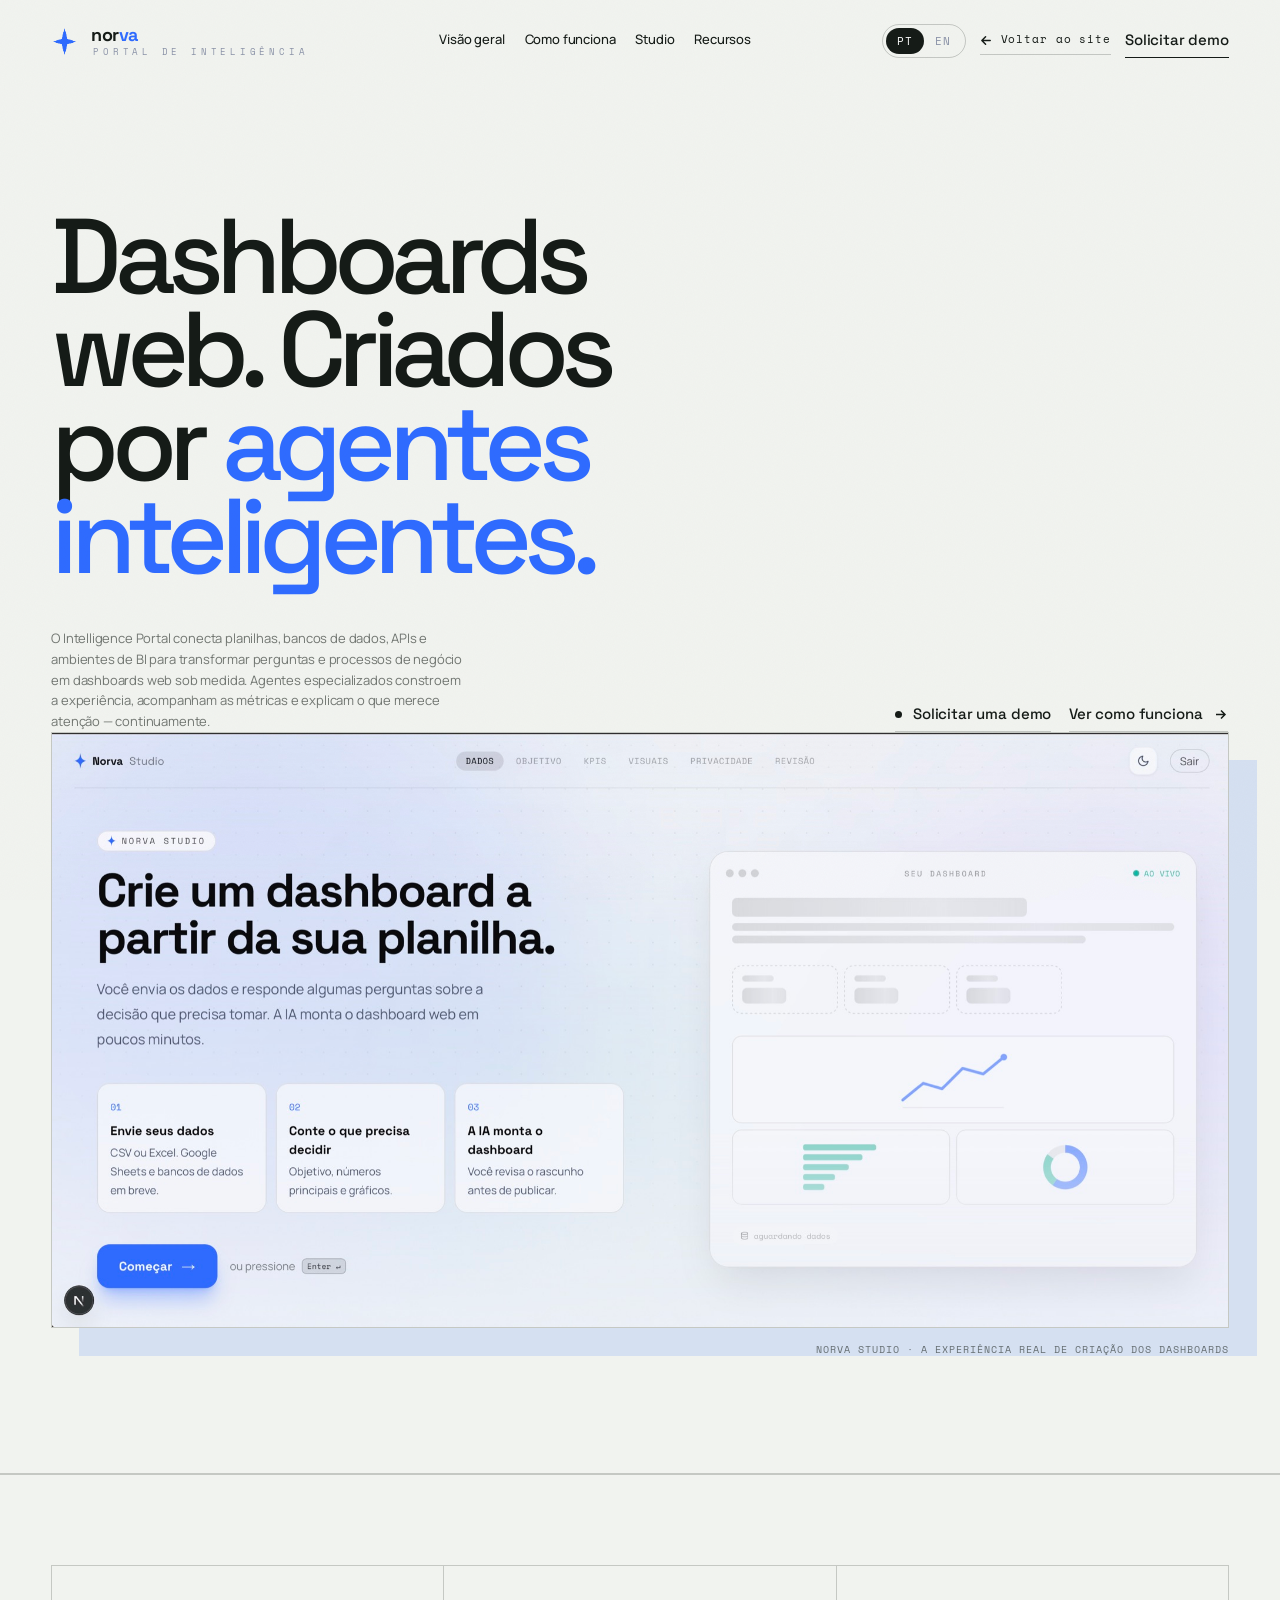
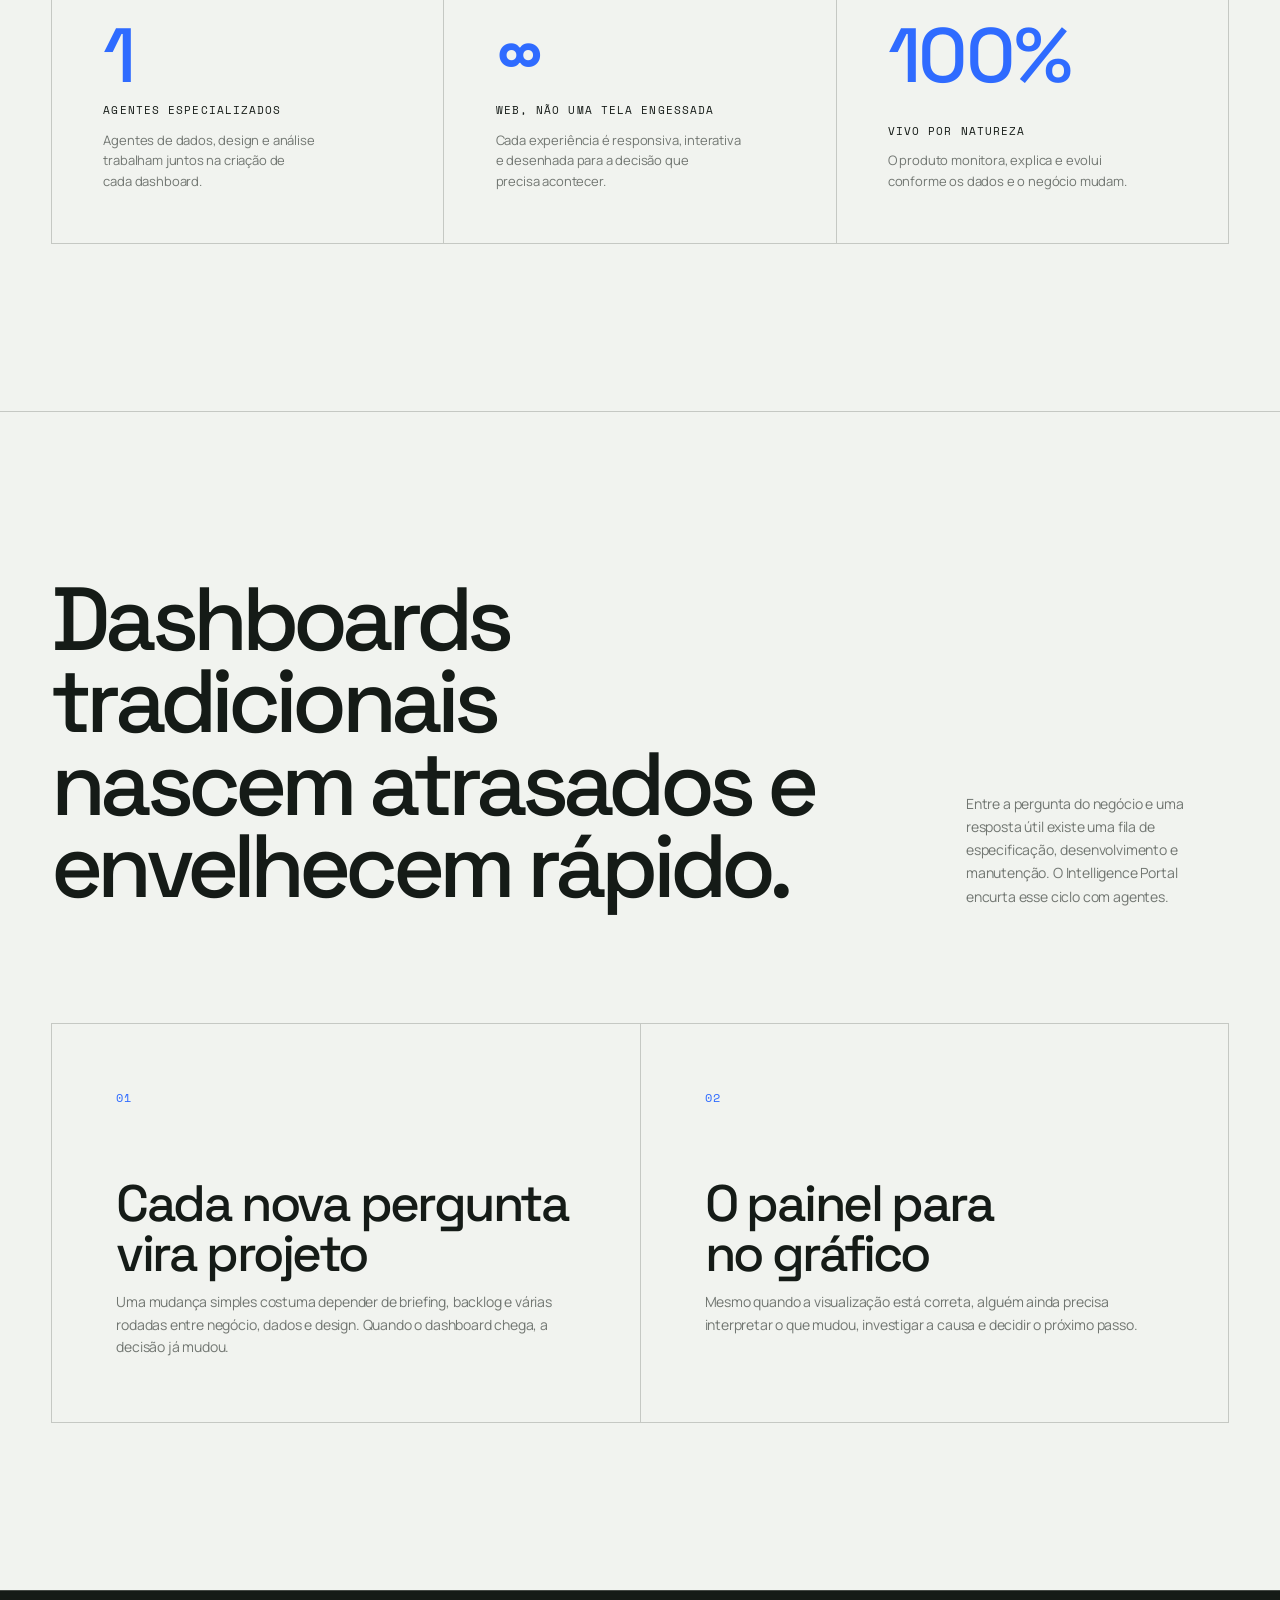
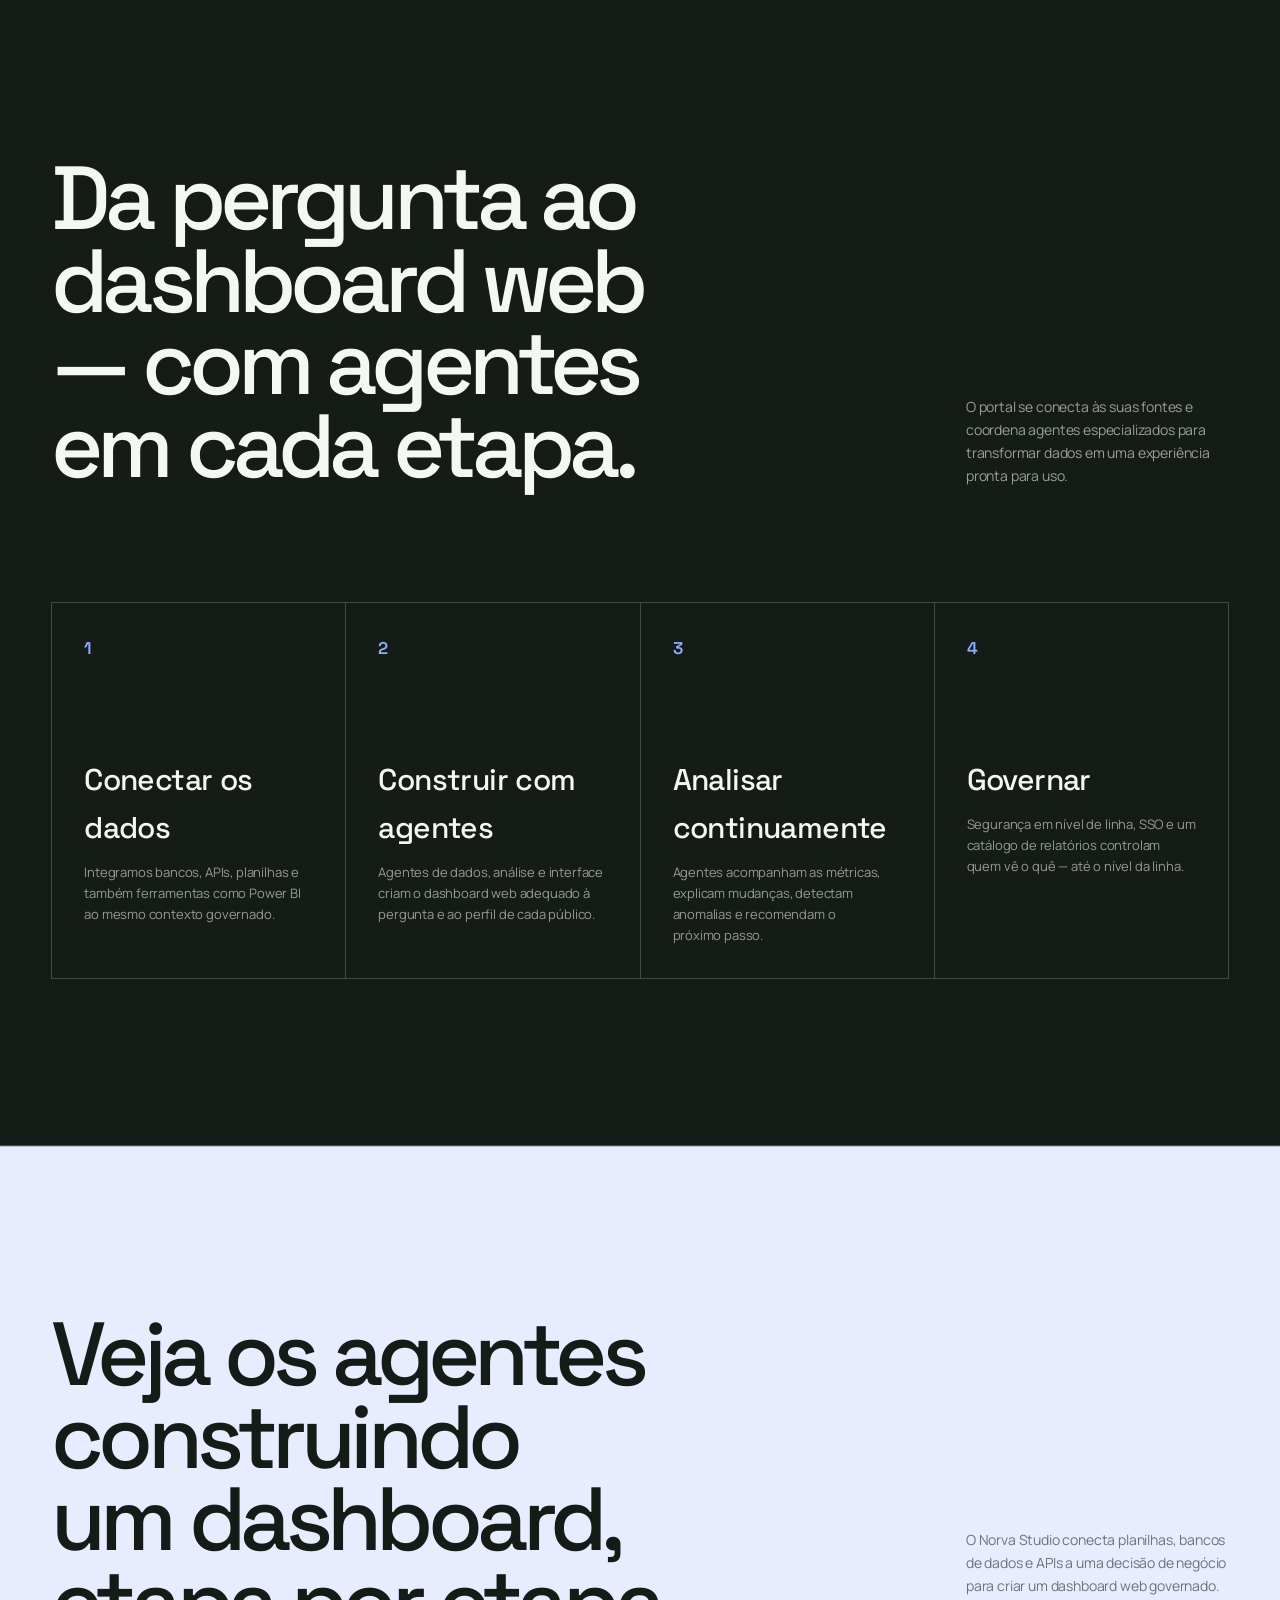
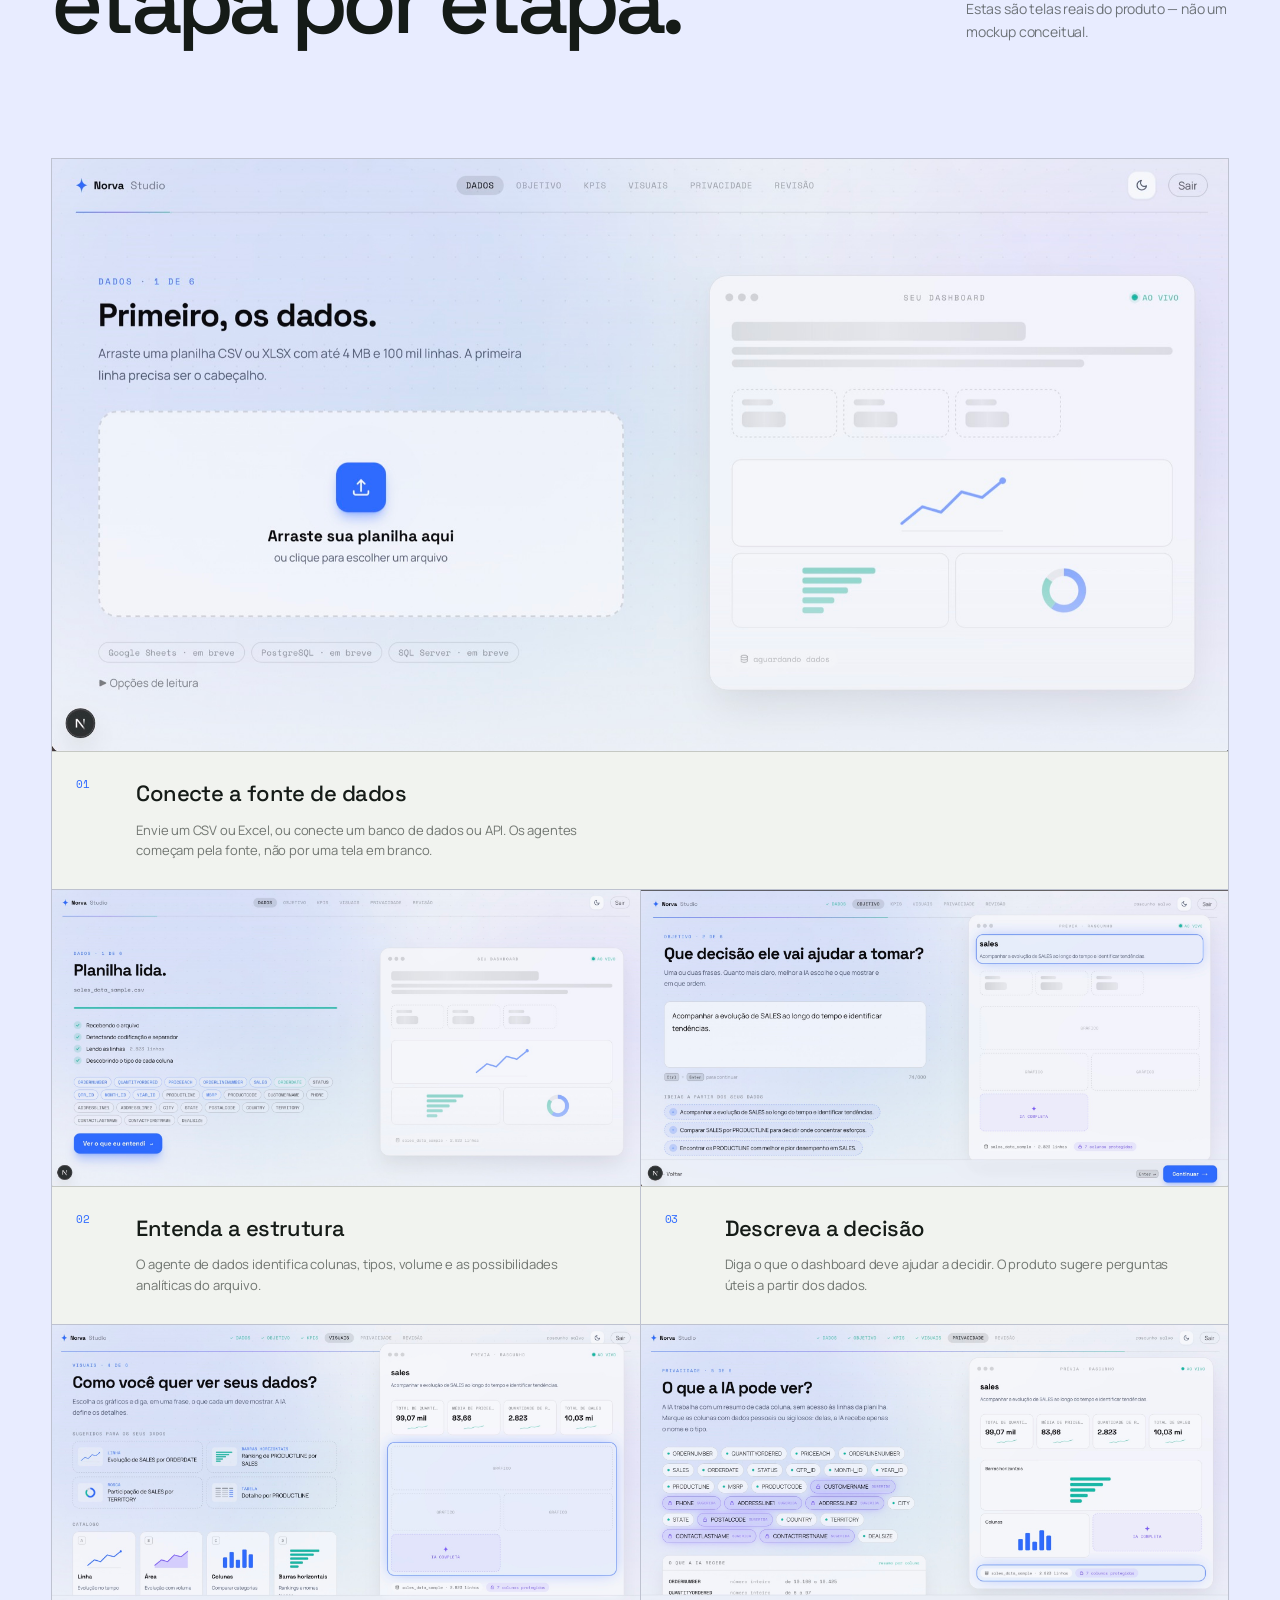
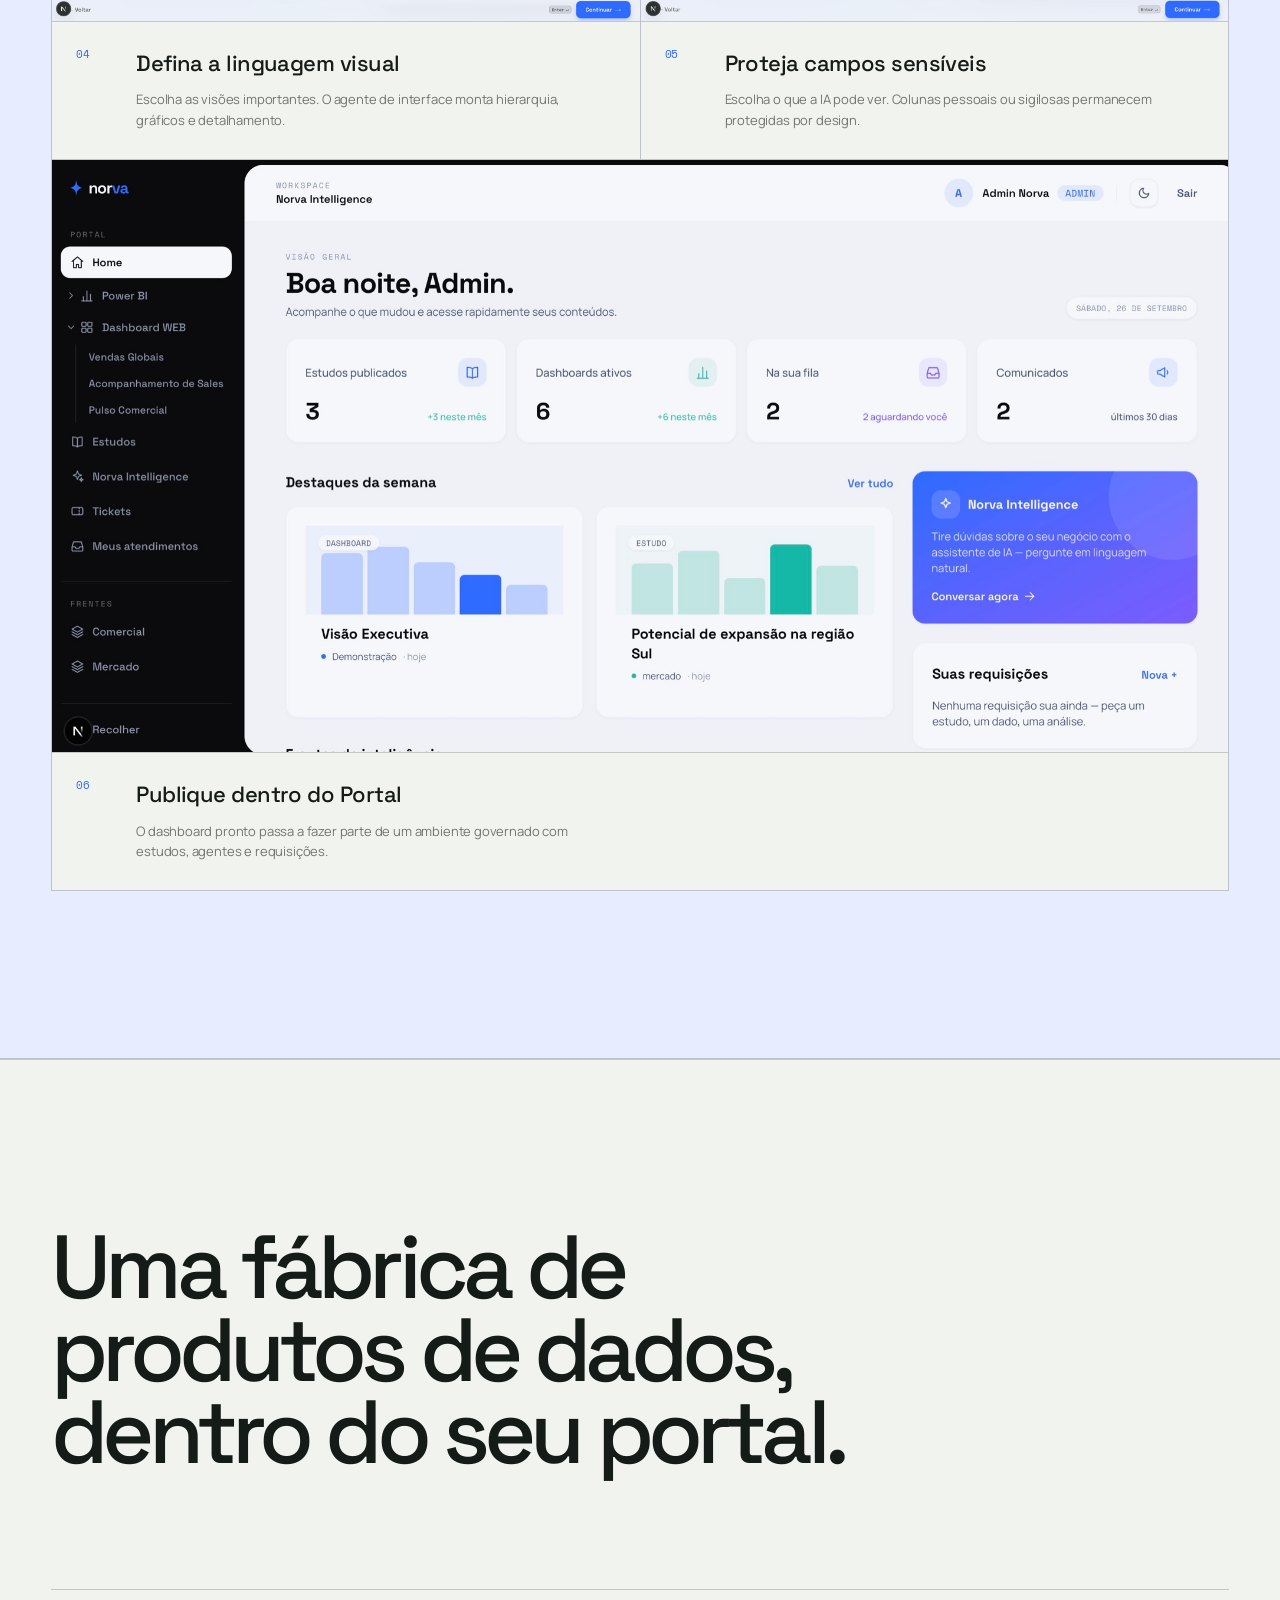
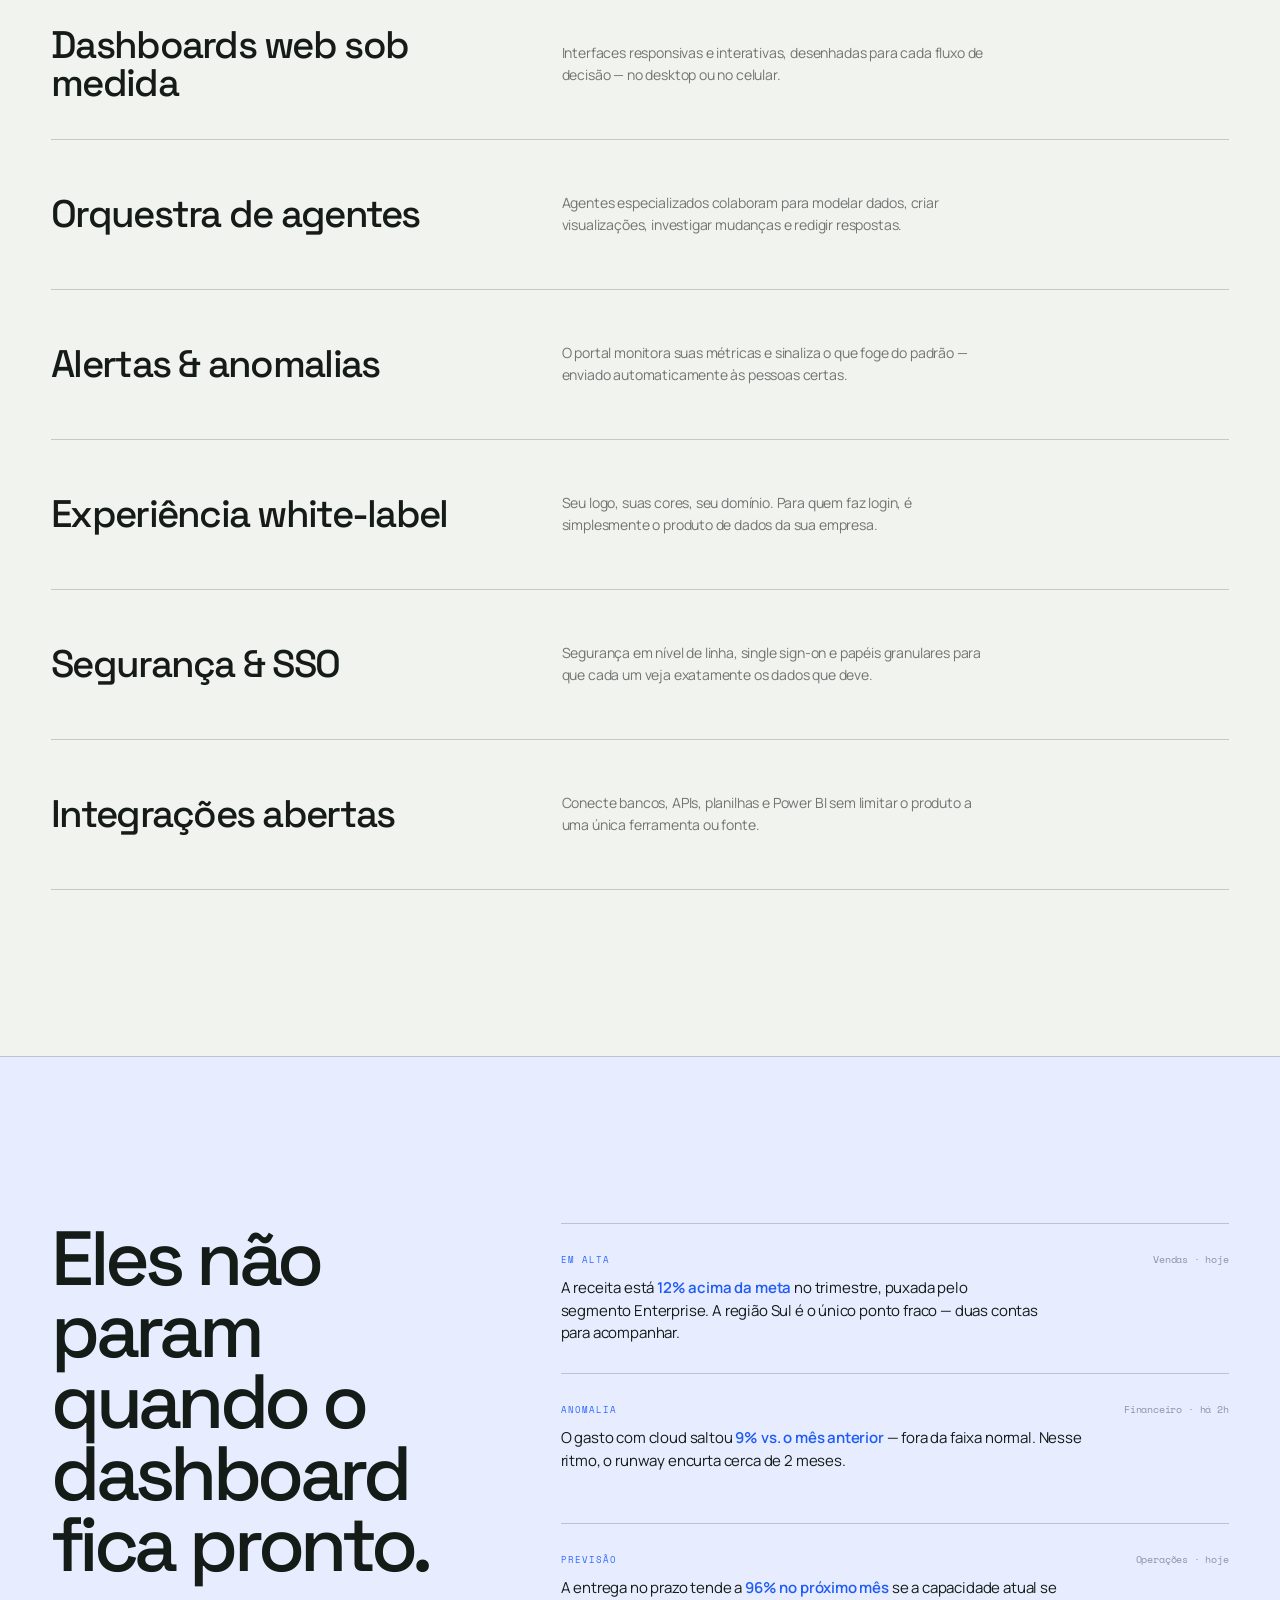
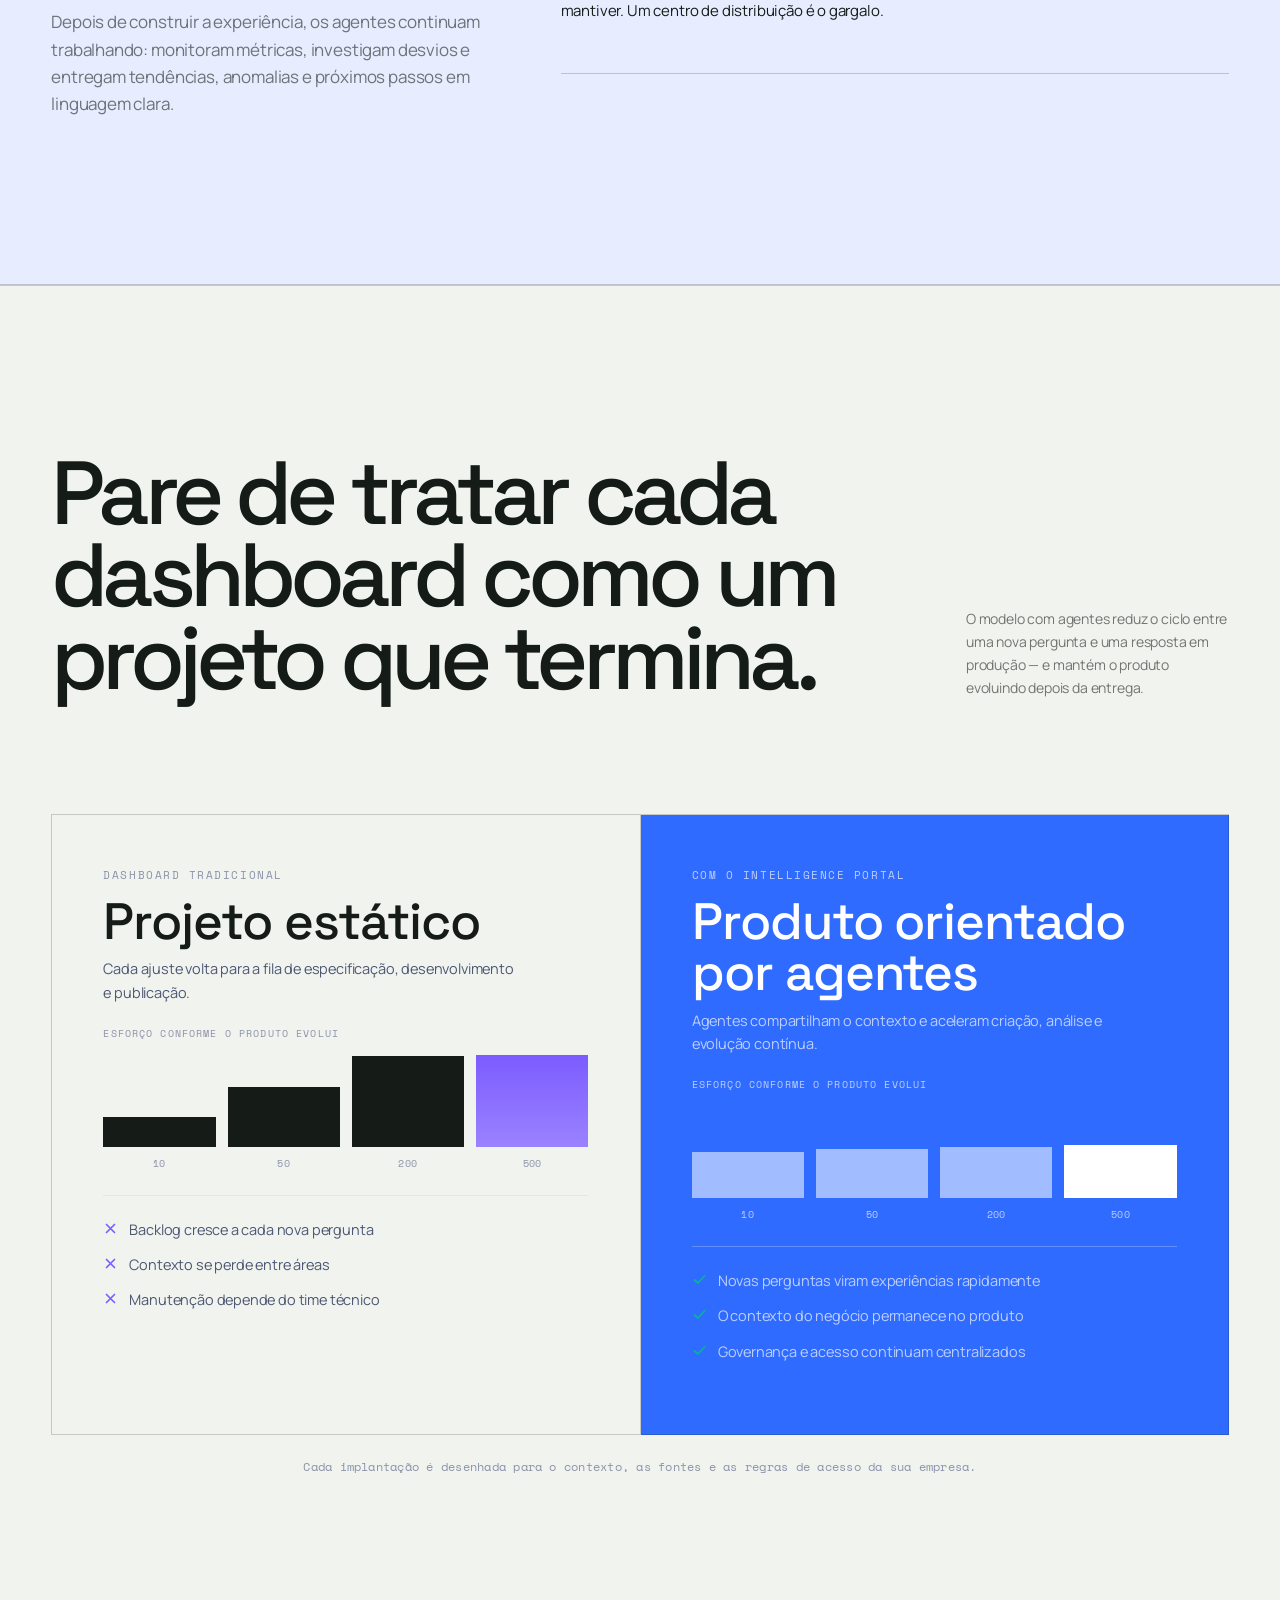
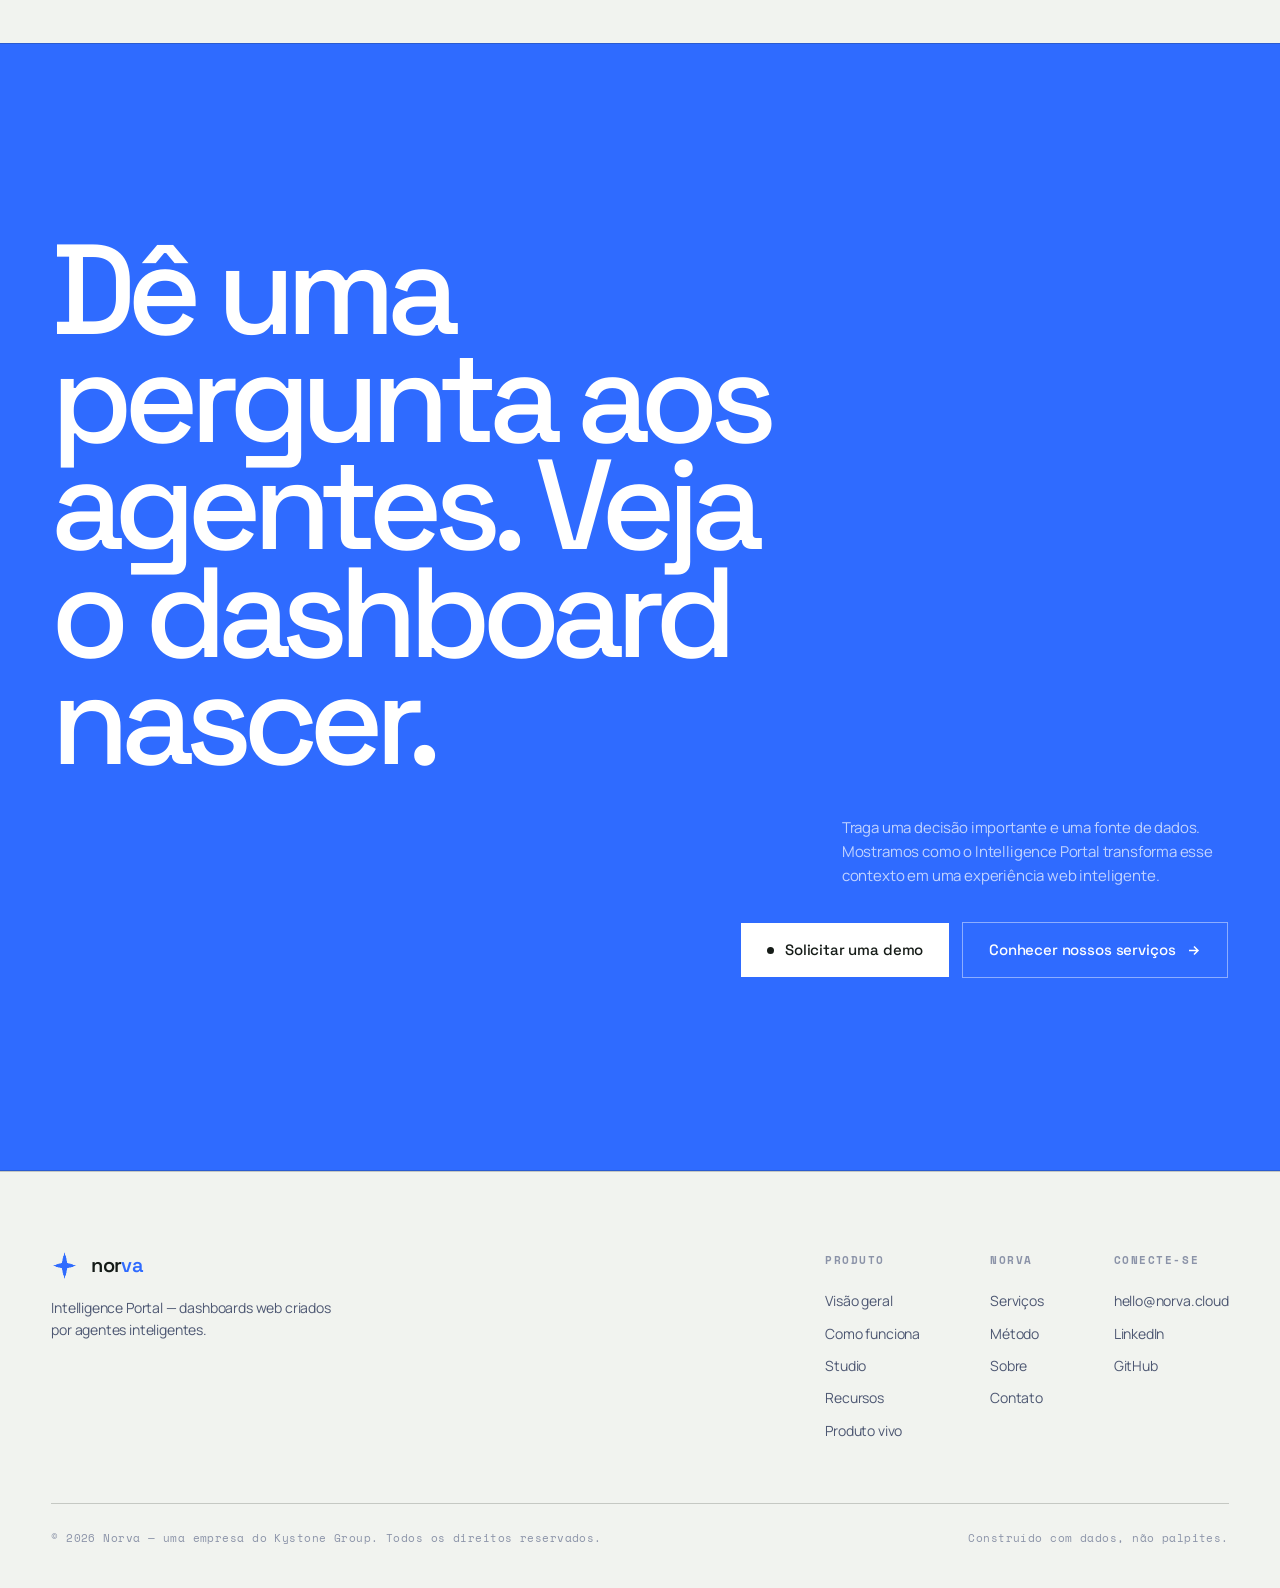
==== portal.html @ fc2b5d61 "fix: destaca fontes de dados e reorganiza hero" ====
<!DOCTYPE html>
<html lang="en">
<head>
<meta charset="UTF-8" />
<meta name="viewport" content="width=device-width, initial-scale=1.0, viewport-fit=cover" />
<title>Intelligence Portal · Norva</title>
<meta name="description" content="Dashboards web sob medida, criados, analisados e evoluídos continuamente por agentes inteligentes." />
<link rel="icon" type="image/png" href="assets/blue-norva-logo.png" />
<link rel="preconnect" href="https://fonts.googleapis.com" />
<link rel="preconnect" href="https://fonts.gstatic.com" crossorigin />
<link href="https://fonts.googleapis.com/css2?family=Space+Grotesk:wght@400;500;600;700&family=Manrope:wght@400;500;600;700&family=Space+Mono:wght@400;700&display=swap" rel="stylesheet" />
<link rel="stylesheet" href="styles.css?v=3" />
<link rel="stylesheet" href="portal-page.css?v=2" />
<link rel="stylesheet" href="mobile.css?v=2" />
<link rel="stylesheet" href="refinement.css?v=2" />
<link rel="stylesheet" href="exhibition.css?v=3" />
<link rel="stylesheet" href="portal-exhibition.css?v=4" />
</head>
<body>

<!-- ============================ NAV ============================ -->
<nav class="nav">
  <a class="brand" href="index.html#top" aria-label="Norva">
    <img class="mark brand-mark" src="assets/blue-norva-logo.png" alt="" aria-hidden="true" />
    <span class="wordmark">
      <b style="letter-spacing:-0.03em;">nor<span style="color:var(--accent);">va</span></b>
      <small class="product-tag" data-i18n="pp.tag">Intelligence Portal</small>
    </span>
  </a>

  <div class="nav-links" id="navLinks">
    <a href="#overview" data-i18n="pp.nav.overview">Overview</a>
    <a href="#how" data-i18n="pp.nav.how">How it works</a>
    <a href="#studio" data-i18n="pp.nav.studio">Studio</a>
    <a href="#features" data-i18n="pp.nav.features">Features</a>
    <a href="#licensing" data-i18n="pp.nav.licensing">Living product</a>
  </div>

  <div class="nav-right">
    <div class="lang" role="group" aria-label="Language">
      <button data-lang="pt" class="active">PT</button>
      <button data-lang="en">EN</button>
    </div>
    <a href="index.html" class="home-link">
      <svg viewBox="0 0 14 14" fill="none"><path d="M11 7H3M6 3L2 7l4 4" stroke="currentColor" stroke-width="1.6" stroke-linecap="round" stroke-linejoin="round"/></svg>
      <span data-i18n="pp.nav.back">Back to site</span>
    </a>
    <a href="index.html#contact" class="btn btn-primary" data-i18n="pp.nav.cta">Request a demo</a>
  </div>
  <button class="nav-toggle" aria-label="Open menu" aria-expanded="false" aria-controls="navLinks">
    <svg class="ico-menu" width="20" height="20" viewBox="0 0 18 18" fill="none"><path d="M2 5h14M2 9h14M2 13h14" stroke="currentColor" stroke-width="1.6" /></svg>
    <svg class="ico-close" width="20" height="20" viewBox="0 0 18 18" fill="none"><path d="M4 4l10 10M14 4L4 14" stroke="currentColor" stroke-width="1.7" stroke-linecap="round" /></svg>
  </button>
</nav>

<!-- ============================ PRODUCT HERO ============================ -->
<header class="phero" id="overview" data-screen-label="Portal · Hero" data-bars>
  <div class="phero-bg"></div>
  <div class="phero-grid" data-parallax="0.10"></div>
  <div class="wrap">
    <div class="phero-copy">
      <span class="eyebrow reveal" data-i18n="pp.hero.eyebrow">The Norva product</span>
      <h1 class="reveal" data-delay="1" data-i18n="pp.hero.h1">Web dashboards. Built by <span class="gradient-text">intelligent agents.</span></h1>
      <p class="lead reveal" data-delay="2" data-i18n="pp.hero.sub">Intelligence Portal connects spreadsheets, databases, APIs, and BI environments to turn business questions and processes into custom web dashboards. Specialized agents build the experience, monitor the metrics, and explain what deserves attention — continuously.</p>
      <div class="hero-cta reveal" data-delay="3">
        <a href="index.html#contact" class="btn btn-primary"><span class="dot"></span><span data-i18n="pp.hero.cta1">Request a demo</span></a>
        <a href="#how" class="btn btn-ghost"><span data-i18n="pp.hero.cta2">See how it works</span><svg width="15" height="15" viewBox="0 0 15 15" fill="none"><path d="M3 7.5h9M8 3.5l4 4-4 4" stroke="currentColor" stroke-width="1.5"/></svg></a>
      </div>
    </div>

    <figure class="portal-visual product-screenshot reveal" data-delay="2">
      <img src="assets/portal/studio-home.jpg" alt="Norva Studio creating a web dashboard from a spreadsheet" width="2000" height="1011" fetchpriority="high" />
      <figcaption data-i18n="pp.hero.visual.caption">Norva Studio · the real dashboard creation experience</figcaption>
    </figure>
  </div>
</header>

<!-- ============================ VALUE STRIP ============================ -->
<section class="section" style="padding-top: clamp(50px,7vw,90px);">
  <div class="wrap">
    <div class="vstrip reveal">
      <div class="vcell">
        <span class="vnum gradient-text">1</span>
        <span class="vlbl" data-i18n="pp.v1.l">Specialized agents</span>
        <span class="vsub" data-i18n="pp.v1.s">Data, design, and analysis agents work together to create each dashboard.</span>
      </div>
      <div class="vcell">
        <span class="vnum gradient-text">∞</span>
        <span class="vlbl" data-i18n="pp.v2.l">Web, not a rigid canvas</span>
        <span class="vsub" data-i18n="pp.v2.s">Every experience is responsive, interactive, and designed for the decision at hand.</span>
      </div>
      <div class="vcell">
        <span class="vnum gradient-text">100%</span>
        <span class="vlbl" data-i18n="pp.v3.l">Alive by design</span>
        <span class="vsub" data-i18n="pp.v3.s">The product monitors, explains, and evolves as your data and business change.</span>
      </div>
    </div>
  </div>
</section>

<!-- ============================ PROBLEM ============================ -->
<section class="section" id="problem">
  <div class="wrap">
    <div class="section-head reveal">
      <span class="eyebrow" data-i18n="pp.prob.eyebrow">The problem</span>
      <h2 data-i18n="pp.prob.title">Traditional dashboards launch late and age fast.</h2>
      <p data-i18n="pp.prob.sub">Between a business question and a useful answer sits a queue of specification, development, and maintenance. Intelligence Portal shortens that cycle with agents.</p>
    </div>
    <div class="prob-grid">
      <article class="prob reveal" data-delay="1">
        <div class="strike"><svg viewBox="0 0 18 18" fill="none"><path d="M4 4l10 10M14 4L4 14" stroke="currentColor" stroke-width="1.8" stroke-linecap="round"/></svg></div>
        <div class="pnum">01</div>
        <h3 data-i18n="pp.prob1.t">Every new question becomes a project</h3>
        <p data-i18n="pp.prob1.p">A simple change often depends on a brief, a backlog, and several rounds between business, data, and design. By delivery, the decision has already moved.</p>
      </article>
      <article class="prob reveal" data-delay="2">
        <div class="strike"><svg viewBox="0 0 18 18" fill="none"><path d="M4 4l10 10M14 4L4 14" stroke="currentColor" stroke-width="1.8" stroke-linecap="round"/></svg></div>
        <div class="pnum">02</div>
        <h3 data-i18n="pp.prob2.t">The dashboard stops at the chart</h3>
        <p data-i18n="pp.prob2.p">Even when the visualization is correct, someone still needs to interpret what changed, investigate the cause, and decide what happens next.</p>
      </article>
    </div>
  </div>
</section>

<!-- ============================ HOW IT WORKS ============================ -->
<section class="section" id="how" style="background: linear-gradient(180deg, var(--bg-2), var(--surface)); border-block: 1px solid var(--line-soft);">
  <div class="wrap">
    <div class="section-head reveal">
      <span class="eyebrow" data-i18n="pp.how.eyebrow">How it works</span>
      <h2 data-i18n="pp.how.title">From question to web dashboard — with agents at every step.</h2>
      <p data-i18n="pp.how.sub">The portal connects to your sources and coordinates specialized agents to turn data into a production-ready experience.</p>
    </div>
    <div class="flow">
      <div class="flow-step reveal" data-delay="1">
        <div class="fn">1</div>
        <h3 data-i18n="pp.how1.t">Connect the data</h3>
        <p data-i18n="pp.how1.p">We integrate databases, APIs, spreadsheets, and tools such as Power BI into one governed context.</p>
      </div>
      <div class="flow-step reveal" data-delay="2">
        <div class="fn">2</div>
        <h3 data-i18n="pp.how2.t">Build with agents</h3>
        <p data-i18n="pp.how2.p">Data, analysis, and interface agents create the right web dashboard for each question and audience.</p>
      </div>
      <div class="flow-step reveal" data-delay="3">
        <div class="fn">3</div>
        <h3 data-i18n="pp.how3.t">Analyze continuously</h3>
        <p data-i18n="pp.how3.p">Agents monitor metrics, explain changes, detect anomalies, and recommend what happens next.</p>
      </div>
      <div class="flow-step reveal" data-delay="4">
        <div class="fn">4</div>
        <h3 data-i18n="pp.how4.t">Govern</h3>
        <p data-i18n="pp.how4.p">Row-level security, SSO, and a report catalog control who sees what — down to the row.</p>
      </div>
    </div>
  </div>
</section>

<!-- ============================ REAL PRODUCT TOUR ============================ -->
<section class="section studio-tour" id="studio">
  <div class="wrap">
    <div class="section-head reveal">
      <span class="eyebrow" data-i18n="pp.studio.eyebrow">The real product</span>
      <h2 data-i18n="pp.studio.title">Watch the agents build a dashboard, step by step.</h2>
      <p data-i18n="pp.studio.sub">Norva Studio connects spreadsheets, databases, and APIs to a business decision and creates a governed web dashboard. This is the actual product — not a concept render.</p>
    </div>

    <div class="studio-gallery">
      <figure class="studio-shot studio-shot-wide reveal">
        <img src="assets/portal/studio-upload.jpg" alt="Uploading a spreadsheet in Norva Studio" width="2000" height="1006" loading="lazy" decoding="async" />
        <figcaption><span>01</span><div><b data-i18n="pp.studio.s1.t">Connect the data source</b><small data-i18n="pp.studio.s1.p">Upload CSV or Excel, or connect a database or API. The agents begin with the source, not with a blank canvas.</small></div></figcaption>
      </figure>

      <figure class="studio-shot reveal">
        <img src="assets/portal/studio-data-read.jpg" alt="Norva Studio reading and understanding spreadsheet columns" width="2000" height="1004" loading="lazy" decoding="async" />
        <figcaption><span>02</span><div><b data-i18n="pp.studio.s2.t">Understand the structure</b><small data-i18n="pp.studio.s2.p">The data agent identifies columns, types, volume, and the analytical possibilities in the file.</small></div></figcaption>
      </figure>

      <figure class="studio-shot reveal">
        <img src="assets/portal/studio-objective.jpg" alt="Defining the business decision for the dashboard" width="2000" height="1009" loading="lazy" decoding="async" />
        <figcaption><span>03</span><div><b data-i18n="pp.studio.s3.t">Describe the decision</b><small data-i18n="pp.studio.s3.p">Tell the agents what the dashboard must help decide. The product suggests useful questions from the data.</small></div></figcaption>
      </figure>

      <figure class="studio-shot reveal">
        <img src="assets/portal/studio-visuals.jpg" alt="Selecting dashboard charts suggested by Norva Studio" width="2000" height="1001" loading="lazy" decoding="async" />
        <figcaption><span>04</span><div><b data-i18n="pp.studio.s4.t">Shape the visual language</b><small data-i18n="pp.studio.s4.p">Choose the views that matter. The interface agent assembles hierarchy, charts, and detail.</small></div></figcaption>
      </figure>

      <figure class="studio-shot reveal">
        <img src="assets/portal/studio-privacy.jpg" alt="Choosing which data the AI can access in Norva Studio" width="2000" height="1001" loading="lazy" decoding="async" />
        <figcaption><span>05</span><div><b data-i18n="pp.studio.s5.t">Protect sensitive fields</b><small data-i18n="pp.studio.s5.p">Choose what the AI can see. Personal or confidential columns can remain protected by design.</small></div></figcaption>
      </figure>

      <figure class="studio-shot studio-shot-wide reveal">
        <img src="assets/portal/portal-home.jpg" alt="Published web dashboards inside the Norva Intelligence Portal" width="2000" height="1003" loading="lazy" decoding="async" />
        <figcaption><span>06</span><div><b data-i18n="pp.studio.s6.t">Publish inside the Portal</b><small data-i18n="pp.studio.s6.p">The finished dashboard becomes part of a governed workspace alongside studies, agents, and requests.</small></div></figcaption>
      </figure>
    </div>
  </div>
</section>

<!-- ============================ FEATURES ============================ -->
<section class="section" id="features">
  <div class="wrap">
    <div class="section-head reveal">
      <span class="eyebrow" data-i18n="pp.feat.eyebrow">What's inside</span>
      <h2 data-i18n="pp.feat.title">A data product factory, inside your portal.</h2>
    </div>
    <div class="services-grid">
      <article class="svc reveal" data-delay="1">
        <svg class="svc-ico" viewBox="0 0 40 40" fill="none"><rect x="4" y="22" width="7" height="14" rx="1.5" stroke="currentColor" stroke-width="1.6"/><rect x="16.5" y="12" width="7" height="24" rx="1.5" stroke="currentColor" stroke-width="1.6"/><rect x="29" y="4" width="7" height="32" rx="1.5" stroke="currentColor" stroke-width="1.6"/></svg>
        <h3 data-i18n="pp.f1.t">Custom web dashboards</h3>
        <p data-i18n="pp.f1.p">Responsive, interactive interfaces designed for each decision flow — on desktop or mobile.</p>
      </article>
      <article class="svc reveal" data-delay="2">
        <svg class="svc-ico" viewBox="0 0 40 40" fill="none"><path d="M20 5l3.1 9L32 17.2l-7.4 4.8L26.6 32 20 26.8 13.4 32l2-10L8 17.2 16.9 14 20 5z" stroke="currentColor" stroke-width="1.6" stroke-linejoin="round"/></svg>
        <h3 data-i18n="pp.f2.t">Agent orchestration</h3>
        <p data-i18n="pp.f2.p">Specialized agents collaborate to model data, create visualizations, investigate changes, and write answers.</p>
      </article>
      <article class="svc reveal" data-delay="3">
        <svg class="svc-ico" viewBox="0 0 40 40" fill="none"><path d="M20 6c-5 0-8 3.4-8 8 0 6-2 8-3 9.5h22C30 22 28 20 28 14c0-4.6-3-8-8-8z" stroke="currentColor" stroke-width="1.6" stroke-linejoin="round"/><path d="M17 28a3 3 0 006 0" stroke="currentColor" stroke-width="1.6" stroke-linecap="round"/></svg>
        <h3 data-i18n="pp.f3.t">Alerts &amp; anomalies</h3>
        <p data-i18n="pp.f3.p">The portal watches your metrics and flags what breaks pattern — pushed to the right people automatically.</p>
      </article>
      <article class="svc reveal" data-delay="1">
        <svg class="svc-ico" viewBox="0 0 40 40" fill="none"><circle cx="20" cy="14" r="6" stroke="currentColor" stroke-width="1.6"/><path d="M8 33c1.5-6 6-9 12-9s10.5 3 12 9" stroke="currentColor" stroke-width="1.6" stroke-linecap="round"/></svg>
        <h3 data-i18n="pp.f4.t">White-label experience</h3>
        <p data-i18n="pp.f4.p">Your logo, your colors, your domain. To everyone who logs in, it's simply your company's data product.</p>
      </article>
      <article class="svc reveal" data-delay="2">
        <svg class="svc-ico" viewBox="0 0 40 40" fill="none"><path d="M20 5l12 4.5v8C32 25 27 31 20 34 13 31 8 25 8 17.5v-8L20 5z" stroke="currentColor" stroke-width="1.6" stroke-linejoin="round"/><path d="M14 19l4 4 8-8" stroke="currentColor" stroke-width="1.8" stroke-linecap="round" stroke-linejoin="round"/></svg>
        <h3 data-i18n="pp.f5.t">Security &amp; SSO</h3>
        <p data-i18n="pp.f5.p">Row-level security, single sign-on, and granular roles so each person sees exactly the data they should.</p>
      </article>
      <article class="svc reveal" data-delay="3">
        <svg class="svc-ico" viewBox="0 0 40 40" fill="none"><rect x="6" y="8" width="12" height="12" rx="2" stroke="currentColor" stroke-width="1.6"/><rect x="22" y="8" width="12" height="12" rx="2" stroke="currentColor" stroke-width="1.6"/><rect x="6" y="24" width="12" height="8" rx="2" stroke="currentColor" stroke-width="1.6"/><rect x="22" y="24" width="12" height="8" rx="2" stroke="currentColor" stroke-width="1.6"/></svg>
        <h3 data-i18n="pp.f6.t">Open integrations</h3>
        <p data-i18n="pp.f6.p">Connect databases, APIs, spreadsheets, and Power BI without limiting the product to one tool or source.</p>
      </article>
    </div>
  </div>
</section>

<!-- ============================ BEYOND DASHBOARDS ============================ -->
<section class="section" id="beyond" style="background: linear-gradient(180deg, var(--surface), var(--bg-2)); border-block: 1px solid var(--line-soft);">
  <div class="wrap beyond">
    <div class="reveal">
      <span class="eyebrow" data-i18n="pp.beyond.eyebrow">Agents at work</span>
      <h2 style="font-family:var(--display);font-weight:600;font-size:clamp(30px,4.4vw,56px);line-height:1.02;letter-spacing:-0.03em;margin:22px 0 18px;" data-i18n="pp.beyond.title">They do not stop when the dashboard is ready.</h2>
      <p style="color:var(--text-dim);max-width:46ch;text-wrap:pretty;" data-i18n="pp.beyond.sub">After building the experience, the agents keep working: monitoring metrics, investigating deviations, and delivering trends, anomalies, and next steps in plain language.</p>
    </div>
    <div class="insight-stack reveal" data-delay="2">
      <div class="icard">
        <div class="ic-head"><span class="ic-chip up" data-i18n="pp.ic1.tag">Trend up</span><span class="ic-time" data-i18n="pp.ic1.time">Sales · today</span></div>
        <p data-i18n="pp.ic1.p">Revenue is <b>12% above target</b> for the quarter, led by the Enterprise segment. The South region is the only soft spot — two accounts to watch.</p>
      </div>
      <div class="icard">
        <div class="ic-head"><span class="ic-chip alert" data-i18n="pp.ic2.tag">Anomaly</span><span class="ic-time" data-i18n="pp.ic2.time">Finance · 2h ago</span></div>
        <p data-i18n="pp.ic2.p">Cloud spend jumped <b>9% vs last month</b> — outside the normal range. At this pace, runway shortens by roughly 2 months.</p>
      </div>
      <div class="icard">
        <div class="ic-head"><span class="ic-chip trend" data-i18n="pp.ic3.tag">Forecast</span><span class="ic-time" data-i18n="pp.ic3.time">Operations · today</span></div>
        <p data-i18n="pp.ic3.p">On-time delivery is trending toward <b>96% next month</b> if current capacity holds. One distribution center is the bottleneck.</p>
      </div>
    </div>
  </div>
</section>

<!-- ============================ LICENSING / COST ============================ -->
<section class="section" id="licensing" data-bars>
  <div class="wrap">
    <div class="section-head reveal">
      <span class="eyebrow" data-i18n="pp.lic.eyebrow">Living product</span>
      <h2 data-i18n="pp.lic.title">Stop treating every dashboard as a project that ends.</h2>
      <p data-i18n="pp.lic.sub">The agent-powered model shortens the cycle between a new question and a production answer — and keeps the product evolving after launch.</p>
    </div>
    <div class="compare">
      <div class="cpanel muted reveal" data-delay="1">
        <span class="cp-cap" data-i18n="pp.lic.a.cap">Traditional dashboard</span>
        <h3 data-i18n="pp.lic.a.t">Static project</h3>
        <p class="cp-model" data-i18n="pp.lic.a.m">Every adjustment returns to the specification, development, and publishing queue.</p>
        <div class="cost-viz">
          <div class="cv-h" data-i18n="pp.lic.cv">Effort as the product evolves</div>
          <div class="cost-bars">
            <div class="cb"><span class="bar" data-h="26%"></span><small>10</small></div>
            <div class="cb"><span class="bar" data-h="52%"></span><small>50</small></div>
            <div class="cb"><span class="bar" data-h="78%"></span><small>200</small></div>
            <div class="cb"><span class="bar" data-h="100%"></span><small>500</small></div>
          </div>
        </div>
        <ul class="cp-list">
          <li><svg class="ic-x" width="15" height="15" viewBox="0 0 15 15" fill="none"><path d="M3.5 3.5l8 8M11.5 3.5l-8 8" stroke="currentColor" stroke-width="1.7" stroke-linecap="round"/></svg><span data-i18n="pp.lic.a.f1">The backlog grows with every new question</span></li>
          <li><svg class="ic-x" width="15" height="15" viewBox="0 0 15 15" fill="none"><path d="M3.5 3.5l8 8M11.5 3.5l-8 8" stroke="currentColor" stroke-width="1.7" stroke-linecap="round"/></svg><span data-i18n="pp.lic.a.f2">Business context gets lost between teams</span></li>
          <li><svg class="ic-x" width="15" height="15" viewBox="0 0 15 15" fill="none"><path d="M3.5 3.5l8 8M11.5 3.5l-8 8" stroke="currentColor" stroke-width="1.7" stroke-linecap="round"/></svg><span data-i18n="pp.lic.a.f3">Maintenance depends on the technical team</span></li>
        </ul>
      </div>

      <div class="cpanel win reveal" data-delay="2">
        <span class="cp-cap" data-i18n="pp.lic.b.cap">With Intelligence Portal</span>
        <h3 data-i18n="pp.lic.b.t">Agent-powered product</h3>
        <p class="cp-model" data-i18n="pp.lic.b.m">Agents share context and accelerate creation, analysis, and continuous evolution.</p>
        <div class="cost-viz">
          <div class="cv-h" data-i18n="pp.lic.cv">Effort as the product evolves</div>
          <div class="cost-bars">
            <div class="cb"><span class="bar" data-h="40%"></span><small>10</small></div>
            <div class="cb"><span class="bar" data-h="42%"></span><small>50</small></div>
            <div class="cb"><span class="bar" data-h="44%"></span><small>200</small></div>
            <div class="cb"><span class="bar" data-h="46%"></span><small>500</small></div>
          </div>
        </div>
        <ul class="cp-list">
          <li><svg class="ic-ok" width="15" height="15" viewBox="0 0 15 15" fill="none"><path d="M2.5 8l3.5 3L12.5 4" stroke="currentColor" stroke-width="1.8" stroke-linecap="round" stroke-linejoin="round"/></svg><span data-i18n="pp.lic.b.f1">New questions become experiences quickly</span></li>
          <li><svg class="ic-ok" width="15" height="15" viewBox="0 0 15 15" fill="none"><path d="M2.5 8l3.5 3L12.5 4" stroke="currentColor" stroke-width="1.8" stroke-linecap="round" stroke-linejoin="round"/></svg><span data-i18n="pp.lic.b.f2">Business context stays inside the product</span></li>
          <li><svg class="ic-ok" width="15" height="15" viewBox="0 0 15 15" fill="none"><path d="M2.5 8l3.5 3L12.5 4" stroke="currentColor" stroke-width="1.8" stroke-linecap="round" stroke-linejoin="round"/></svg><span data-i18n="pp.lic.b.f3">Governance and access remain centralized</span></li>
        </ul>
      </div>
    </div>
    <p class="compare-note reveal" data-i18n="pp.lic.note">Every implementation is designed around your company's context, sources, and access rules.</p>
  </div>
</section>

<!-- ============================ CTA BAND ============================ -->
<section class="pcta" data-screen-label="Portal · CTA">
  <div class="pcta-bg"></div>
  <div class="wrap">
    <span class="eyebrow reveal" style="justify-content:center;margin-bottom:24px;" data-i18n="pp.cta.eyebrow">Let's build</span>
    <h2 class="reveal" data-delay="1" data-i18n="pp.cta.title">Give the agents a question. Watch the dashboard take shape.</h2>
    <p class="reveal" data-delay="2" data-i18n="pp.cta.sub">Bring an important decision and one data source. We will show how Intelligence Portal turns that context into an intelligent web experience.</p>
    <div class="hero-cta reveal" data-delay="3">
      <a href="index.html#contact" class="btn btn-primary"><span class="dot"></span><span data-i18n="pp.cta.btn">Request a demo</span></a>
      <a href="index.html#services" class="btn btn-ghost"><span data-i18n="pp.cta.btn2">Explore our services</span><svg width="15" height="15" viewBox="0 0 15 15" fill="none"><path d="M3 7.5h9M8 3.5l4 4-4 4" stroke="currentColor" stroke-width="1.5"/></svg></a>
    </div>
  </div>
</section>

<!-- ============================ FOOTER ============================ -->
<footer class="footer">
  <div class="wrap">
    <div class="footer-top">
      <div style="max-width:300px;">
        <a class="brand" href="index.html#top" style="margin-bottom:18px;">
          <img class="mark brand-mark" src="assets/blue-norva-logo.png" alt="" aria-hidden="true" />
          <span class="wordmark norva">nor<span>va</span></span>
        </a>
        <p style="color:var(--text-dim);font-size:14px;margin-top:8px;" data-i18n="pp.foot.tagline">Intelligence Portal — web dashboards built by intelligent agents.</p>
      </div>
      <div class="footer-cols">
        <div class="footer-col">
          <h5 data-i18n="pp.foot.c1">Product</h5>
          <a href="#overview" data-i18n="pp.nav.overview">Overview</a>
          <a href="#how" data-i18n="pp.nav.how">How it works</a>
          <a href="#studio" data-i18n="pp.nav.studio">Studio</a>
          <a href="#features" data-i18n="pp.nav.features">Features</a>
          <a href="#licensing" data-i18n="pp.nav.licensing">Living product</a>
        </div>
        <div class="footer-col">
          <h5 data-i18n="pp.foot.c2">Norva</h5>
          <a href="index.html#services" data-i18n="pp.foot.services">Services</a>
          <a href="index.html#approach" data-i18n="pp.foot.approach">Approach</a>
          <a href="index.html#about" data-i18n="pp.foot.about">About</a>
          <a href="index.html#contact" data-i18n="pp.foot.contact">Contact</a>
        </div>
        <div class="footer-col">
          <h5 data-i18n="pp.foot.c3">Connect</h5>
          <a href="mailto:hello@norva.cloud">hello@norva.cloud</a>
          <a href="#">LinkedIn</a>
          <a href="#">GitHub</a>
        </div>
      </div>
    </div>
    <div class="footer-bottom">
      <span data-i18n="pp.foot.rights">© 2026 Norva — a Kystone Group company. All rights reserved.</span>
      <span data-i18n="pp.foot.crafted">Built on data, not guesses.</span>
    </div>
  </div>
</footer>

<script src="portal-page.js?v=5"></script>
</body>
</html>
---- styles.css ----
/* ============================================================
   KYSTONE INTELLIGENCE — design system
   Light · airy · electric blue + teal data accent
   ============================================================ */

:root {
  /* base */
  --bg: #f6f7fb;
  --bg-2: #eef1f7;
  --surface: #ffffff;
  --surface-2: #f3f6fc;
  --surface-3: #e8edf6;

  /* hairlines */
  --line: rgba(18, 28, 54, 0.10);
  --line-soft: rgba(18, 28, 54, 0.06);
  --line-strong: rgba(18, 28, 54, 0.17);

  /* ink */
  --text: #0e1422;
  --text-dim: #4d5772;
  --text-mute: #8b93a8;

  /* accents */
  --accent: #2f6bff;
  --accent-bright: #1f5cf5;
  --accent-2: #07b39b;
  --accent-3: #7c5cff;

  --glow: rgba(47, 107, 255, 0.28);
  --glow-2: rgba(7, 179, 155, 0.22);

  --shadow: 0 30px 80px -36px rgba(30, 50, 110, 0.30);
  --shadow-sm: 0 16px 40px -24px rgba(30, 50, 110, 0.26);

  --grad: linear-gradient(105deg, var(--accent) 0%, var(--accent-2) 100%);

  /* type */
  --display: "Space Grotesk", sans-serif;
  --body: "Manrope", sans-serif;
  --mono: "Space Mono", "SFMono-Regular", monospace;

  --maxw: 1320px;
  --gutter: clamp(20px, 5vw, 68px);

  --ease: cubic-bezier(0.22, 1, 0.36, 1);
}

* { margin: 0; padding: 0; box-sizing: border-box; }

html { -webkit-text-size-adjust: 100%; scroll-behavior: smooth; }

body {
  background: var(--bg);
  color: var(--text);
  font-family: var(--body);
  font-size: 17px;
  line-height: 1.6;
  font-weight: 400;
  letter-spacing: -0.01em;
  -webkit-font-smoothing: antialiased;
  text-rendering: optimizeLegibility;
  overflow-x: hidden;
}

::selection { background: var(--accent); color: #ffffff; }

a { color: inherit; text-decoration: none; }
button { font-family: inherit; cursor: pointer; border: none; background: none; color: inherit; }
canvas { display: block; }
img { max-width: 100%; display: block; }

/* fine paper grain over everything */
body::after {
  content: "";
  position: fixed;
  inset: 0;
  pointer-events: none;
  z-index: 9000;
  opacity: 0.03;
  mix-blend-mode: multiply;
  background-image: url("data:image/svg+xml,%3Csvg xmlns='http://www.w3.org/2000/svg' width='120' height='120'%3E%3Cfilter id='n'%3E%3CfeTurbulence type='fractalNoise' baseFrequency='0.9' numOctaves='2'/%3E%3C/filter%3E%3Crect width='100%25' height='100%25' filter='url(%23n)'/%3E%3C/svg%3E");
}

/* ---------- shared layout ---------- */
.wrap { max-width: var(--maxw); margin: 0 auto; padding-inline: var(--gutter); }

.eyebrow {
  font-family: var(--mono);
  font-size: 12px;
  letter-spacing: 0.22em;
  text-transform: uppercase;
  color: var(--accent-bright);
  display: inline-flex;
  align-items: center;
  gap: 10px;
}
.eyebrow::before {
  content: "";
  width: 22px; height: 1px;
  background: var(--accent);
  display: inline-block;
}

.section { position: relative; padding: clamp(90px, 12vw, 170px) 0; }
.section-head { max-width: 760px; margin-bottom: clamp(48px, 6vw, 84px); }
.section-head h2 {
  font-family: var(--display);
  font-weight: 600;
  font-size: clamp(34px, 5.2vw, 66px);
  line-height: 1.02;
  letter-spacing: -0.03em;
  margin-top: 22px;
  text-wrap: balance;
}
.section-head p {
  margin-top: 22px;
  color: var(--text-dim);
  font-size: clamp(16px, 1.5vw, 20px);
  max-width: 56ch;
  text-wrap: pretty;
}
.idx { color: var(--text-mute); }

.gradient-text {
  background: var(--grad);
  -webkit-background-clip: text;
  background-clip: text;
  color: transparent;
}

/* ---------- buttons ---------- */
.btn {
  position: relative;
  display: inline-flex;
  align-items: center;
  gap: 11px;
  padding: 15px 26px;
  border-radius: 100px;
  font-family: var(--display);
  font-weight: 500;
  font-size: 15px;
  letter-spacing: -0.01em;
  transition: transform 0.4s var(--ease), background 0.3s, box-shadow 0.4s;
  will-change: transform;
}
.btn .dot { width: 7px; height: 7px; border-radius: 50%; background: currentColor; }
.btn-primary {
  background: var(--accent);
  color: #ffffff;
  box-shadow: 0 10px 30px -12px var(--glow);
}
.btn-primary:hover { background: var(--accent-bright); box-shadow: 0 14px 50px -12px var(--glow); }
.btn-ghost {
  border: 1px solid var(--line-strong);
  color: var(--text);
  background: rgba(255,255,255,0.6);
}
.btn-ghost:hover { border-color: var(--accent); color: var(--accent-bright); }
.btn svg { transition: transform 0.4s var(--ease); }
.btn:hover svg { transform: translateX(4px); }

/* ============================================================
   NAV
   ============================================================ */
.nav {
  position: fixed;
  top: 0; left: 0; right: 0;
  z-index: 1000;
  display: flex;
  align-items: center;
  justify-content: space-between;
  padding: 18px var(--gutter);
  transition: background 0.4s, border-color 0.4s, padding 0.4s;
  border-bottom: 1px solid transparent;
}
.nav.scrolled {
  background: rgba(246, 247, 251, 0.78);
  backdrop-filter: blur(18px) saturate(140%);
  -webkit-backdrop-filter: blur(18px) saturate(140%);
  border-bottom: 1px solid var(--line-soft);
  padding-block: 13px;
}
.brand { display: flex; align-items: center; gap: 13px; }
.brand .mark { width: 30px; height: 30px; flex: none; filter: drop-shadow(0 4px 10px var(--glow)); }
.brand .wordmark { display: flex; flex-direction: column; line-height: 1; }
.brand .wordmark.norva { flex-direction: row; font-family: var(--display); font-weight: 700; font-size: 23px; letter-spacing: -0.03em; color: var(--text); }
.brand .wordmark.norva span { color: var(--accent); }
.brand .wordmark b {
  font-family: var(--display);
  font-weight: 700;
  font-size: 18px;
  letter-spacing: 0.02em;
}
.brand .wordmark small {
  font-family: var(--mono);
  font-size: 9px;
  letter-spacing: 0.42em;
  color: var(--text-mute);
  margin-top: 3px;
  padding-left: 2px;
}
.nav-links { display: flex; align-items: center; gap: 4px; }
.nav-links a {
  font-size: 14px;
  color: var(--text-dim);
  padding: 8px 14px;
  border-radius: 8px;
  transition: color 0.25s, background 0.25s;
  font-weight: 500;
}
.nav-links a:hover { color: var(--text); background: rgba(18,28,54,0.05); }
.nav-right { display: flex; align-items: center; gap: 14px; }

.lang {
  display: flex;
  align-items: center;
  border: 1px solid var(--line);
  border-radius: 100px;
  padding: 3px;
  font-family: var(--mono);
}
.lang button {
  font-size: 11px;
  letter-spacing: 0.08em;
  padding: 5px 11px;
  border-radius: 100px;
  color: var(--text-mute);
  transition: color 0.25s, background 0.25s;
}
.lang button.active { background: var(--text); color: #ffffff; }

.nav-toggle { display: none; }

/* ============================================================
   HERO
   ============================================================ */
.hero {
  position: relative;
  min-height: 100svh;
  display: flex;
  align-items: center;
  padding-top: 120px;
  padding-bottom: 60px;
  overflow: hidden;
}
.hero-bg {
  position: absolute;
  inset: 0;
  z-index: 0;
  background:
    radial-gradient(120% 90% at 78% 8%, rgba(47,107,255,0.12), transparent 55%),
    radial-gradient(90% 70% at 12% 100%, rgba(7,179,155,0.08), transparent 60%);
}
.hero-grid {
  position: absolute; inset: 0; z-index: 0;
  background-image:
    linear-gradient(var(--line-soft) 1px, transparent 1px),
    linear-gradient(90deg, var(--line-soft) 1px, transparent 1px);
  background-size: 64px 64px;
  -webkit-mask-image: radial-gradient(120% 100% at 50% 0%, #000 30%, transparent 78%);
  mask-image: radial-gradient(120% 100% at 50% 0%, #000 30%, transparent 78%);
}
.spotlight {
  position: absolute;
  width: 540px; height: 540px;
  border-radius: 50%;
  background: radial-gradient(circle, rgba(47,107,255,0.12), transparent 65%);
  transform: translate(-50%, -50%);
  pointer-events: none;
  z-index: 0;
  left: 50%; top: 30%;
  transition: opacity 0.5s;
  mix-blend-mode: multiply;
}

.hero .wrap {
  position: relative; z-index: 2;
  width: 100%;
  display: grid;
  grid-template-columns: 1.05fr 0.95fr;
  gap: clamp(36px, 5vw, 72px);
  align-items: center;
}
.hero-copy { max-width: 640px; }
.hero h1 {
  font-family: var(--display);
  font-weight: 600;
  font-size: clamp(46px, 8vw, 104px);
  line-height: 0.94;
  letter-spacing: -0.04em;
  margin: 26px 0 0;
}
.hero h1 .line { display: block; overflow: hidden; }
.hero h1 .line > span { display: block; transform: translateY(105%); }
.hero.is-in h1 .line > span {
  transform: translateY(0);
  transition: transform 1s var(--ease);
}
.hero h1 .line:nth-child(2) > span { transition-delay: 0.08s; }
.hero h1 .line:nth-child(3) > span { transition-delay: 0.16s; }

.hero-sub {
  margin-top: 30px;
  font-size: clamp(16px, 1.6vw, 20px);
  color: var(--text-dim);
  max-width: 50ch;
  text-wrap: pretty;
}
.hero-cta { margin-top: 38px; display: flex; gap: 14px; flex-wrap: wrap; }
.hero-fade { opacity: 0; transform: translateY(20px); }
.hero.is-in .hero-fade { opacity: 1; transform: none; transition: opacity 0.9s var(--ease), transform 0.9s var(--ease); }
.hero.is-in .eyebrow.hero-fade { transition-delay: 0.1s; }
.hero.is-in .hero-sub { transition-delay: 0.42s; }
.hero.is-in .hero-cta { transition-delay: 0.52s; }

.scroll-cue {
  position: absolute;
  bottom: 30px; left: var(--gutter);
  z-index: 2;
  font-family: var(--mono);
  font-size: 11px;
  letter-spacing: 0.2em;
  color: var(--text-mute);
  display: flex; align-items: center; gap: 12px;
  text-transform: uppercase;
}
.scroll-cue .bar { width: 1px; height: 34px; background: linear-gradient(var(--accent), transparent); position: relative; overflow: hidden; }
.scroll-cue .bar::after { content:""; position:absolute; inset:0; background: var(--accent); animation: scrolldown 2.2s var(--ease) infinite; }
@keyframes scrolldown { 0%{transform:translateY(-100%);} 60%,100%{transform:translateY(100%);} }

/* ---------- live dashboard panel ---------- */
.panel {
  position: relative;
  background: linear-gradient(180deg, #ffffff, #f7f9fd);
  border: 1px solid var(--line);
  border-radius: 18px;
  padding: 20px;
  box-shadow: var(--shadow), 0 0 0 1px rgba(255,255,255,0.6) inset;
  opacity: 0; transform: translateY(28px) scale(0.985);
}
.hero.is-in .panel { opacity: 1; transform: none; transition: opacity 1s var(--ease) 0.3s, transform 1s var(--ease) 0.3s; }
.panel::before {
  content: ""; position: absolute; inset: -1px; border-radius: 18px; padding: 1px;
  background: linear-gradient(140deg, rgba(47,107,255,0.45), transparent 40%, transparent 70%, rgba(7,179,155,0.35));
  -webkit-mask: linear-gradient(#000 0 0) content-box, linear-gradient(#000 0 0);
  -webkit-mask-composite: xor; mask-composite: exclude;
  pointer-events: none;
}
.panel-head { display: flex; align-items: center; justify-content: space-between; margin-bottom: 16px; }
.panel-head .title { font-family: var(--display); font-weight: 500; font-size: 14px; display:flex; align-items:center; gap:9px; }
.live { display: inline-flex; align-items: center; gap: 7px; font-family: var(--mono); font-size: 10px; letter-spacing: 0.16em; color: var(--accent-2); text-transform: uppercase; }
.live .pulse { width: 7px; height: 7px; border-radius: 50%; background: var(--accent-2); box-shadow: 0 0 0 0 var(--glow-2); animation: pulse 1.8s infinite; }
@keyframes pulse { 0%{box-shadow:0 0 0 0 var(--glow-2);} 70%{box-shadow:0 0 0 8px transparent;} 100%{box-shadow:0 0 0 0 transparent;} }
.panel-tabs { display:flex; gap:6px; }
.panel-tabs span { font-family: var(--mono); font-size: 10px; color: var(--text-mute); padding: 3px 8px; border:1px solid var(--line-soft); border-radius: 6px; }
.panel-tabs span.on { color: var(--text); border-color: var(--line-strong); }

.kpis { display: grid; grid-template-columns: repeat(3,1fr); gap: 10px; margin-bottom: 12px; }
.kpi { background: var(--bg-2); border: 1px solid var(--line-soft); border-radius: 11px; padding: 12px 13px; }
.kpi .label { font-family: var(--mono); font-size: 9.5px; letter-spacing: 0.12em; color: var(--text-mute); text-transform: uppercase; }
.kpi .val { font-family: var(--display); font-weight: 600; font-size: clamp(19px, 2vw, 25px); margin-top: 6px; letter-spacing: -0.02em; }
.kpi .val .u { font-size: 0.6em; color: var(--text-dim); margin-left: 1px; }
.kpi .delta { font-family: var(--mono); font-size: 10px; margin-top: 3px; color: var(--accent-2); }
.kpi .delta.down { color: var(--accent-3); }

.chart-card { background: var(--bg-2); border: 1px solid var(--line-soft); border-radius: 11px; padding: 12px; position: relative; }
.chart-card .ct { display:flex; justify-content: space-between; align-items:center; margin-bottom: 6px; }
.chart-card .ct b { font-family: var(--display); font-weight: 500; font-size: 12px; }
.chart-card .ct .legend { display:flex; gap:12px; font-family: var(--mono); font-size: 9.5px; color: var(--text-mute); }
.chart-card .ct .legend i { display:inline-block; width:8px;height:2px;vertical-align:middle;margin-right:5px; }
.chart-wrap { height: 132px; position: relative; }
.chart-wrap canvas { width: 100%; height: 100%; }

.panel-bottom { display: grid; grid-template-columns: 1.4fr 1fr; gap: 10px; margin-top: 10px; }
.bars-card, .gauge-card { background: var(--bg-2); border: 1px solid var(--line-soft); border-radius: 11px; padding: 13px; }
.bars-card .bt, .gauge-card .bt { font-family: var(--mono); font-size: 9.5px; letter-spacing: 0.12em; color: var(--text-mute); text-transform: uppercase; margin-bottom: 12px; }
.bar-row { display: flex; align-items: center; gap: 9px; margin-bottom: 11px; font-family: var(--mono); font-size: 10.5px; color: var(--text-dim); }
.bar-row span:first-child { width: 34px; flex:none; }
.bar-track { flex: 1; height: 6px; background: rgba(18,28,54,0.08); border-radius: 100px; overflow: hidden; }
.bar-fill { height: 100%; width: 0; border-radius: 100px; background: var(--grad); transition: width 1.3s var(--ease); }
.bar-row span:last-child { width: 30px; text-align: right; color: var(--text); }
.gauge-card { display: flex; flex-direction: column; align-items: center; }
.gauge-card .gwrap { position: relative; width: 100%; flex:1; display:flex; align-items:center; justify-content:center; }
.gauge-card .gval { position: absolute; text-align: center; }
.gauge-card .gval b { font-family: var(--display); font-weight: 600; font-size: 24px; }
.gauge-card .gval small { display:block; font-family: var(--mono); font-size: 8.5px; color: var(--text-mute); letter-spacing: 0.1em; }

/* ============================================================
   MARQUEE (clients / proof strip)
   ============================================================ */
.marquee { border-block: 1px solid var(--line-soft); padding: 26px 0; overflow: hidden; position: relative; background: var(--bg-2); }
.marquee::before, .marquee::after { content:""; position:absolute; top:0; bottom:0; width: 120px; z-index:2; pointer-events:none; }
.marquee::before { left:0; background: linear-gradient(90deg, var(--bg-2), transparent); }
.marquee::after { right:0; background: linear-gradient(270deg, var(--bg-2), transparent); }
.marquee-track { display: flex; gap: 56px; width: max-content; will-change: transform; }
.marquee-track span { font-family: var(--mono); font-size: 13px; letter-spacing: 0.14em; color: var(--text-mute); text-transform: uppercase; display:flex; align-items:center; gap:56px; }
.marquee-track span::after { content:"◆"; color: var(--accent); font-size: 8px; }

/* ============================================================
   SERVICES
   ============================================================ */
.services-grid { display: grid; grid-template-columns: repeat(3, 1fr); gap: 14px; }
.svc {
  position: relative;
  background: var(--surface);
  border: 1px solid var(--line-soft);
  border-radius: 16px;
  padding: 30px 28px 34px;
  overflow: hidden;
  box-shadow: var(--shadow-sm);
  transition: border-color 0.4s, transform 0.4s var(--ease), background 0.4s, box-shadow 0.4s;
}
.svc::before {
  content: ""; position: absolute; width: 320px; height: 320px; border-radius: 50%;
  background: radial-gradient(circle, var(--glow), transparent 65%);
  top: var(--my, 50%); left: var(--mx, 50%); transform: translate(-50%,-50%);
  opacity: 0; transition: opacity 0.45s; pointer-events: none;
}
.svc:hover { border-color: var(--line-strong); transform: translateY(-4px); background: var(--surface); box-shadow: 0 34px 70px -34px rgba(30,50,110,0.34); }
.svc:hover::before { opacity: 0.16; }
.svc-num { font-family: var(--mono); font-size: 12px; color: var(--text-mute); letter-spacing: 0.1em; }
.svc-ico { width: 40px; height: 40px; margin: 22px 0 26px; color: var(--accent-bright); }
.svc h3 { font-family: var(--display); font-weight: 600; font-size: 24px; letter-spacing: -0.02em; position: relative; }
.svc p { margin-top: 12px; color: var(--text-dim); font-size: 15.5px; position: relative; text-wrap: pretty; }
.svc .tags { margin-top: 20px; display: flex; flex-wrap: wrap; gap: 7px; position: relative; }
.svc .tags b { font-family: var(--mono); font-size: 10.5px; font-weight: 400; color: var(--accent-2); border: 1px solid rgba(7,179,155,0.30); background: rgba(7,179,155,0.05); border-radius: 100px; padding: 4px 10px; letter-spacing: 0.04em; }
.svc.wide { grid-column: span 2; display:flex; flex-direction: column; justify-content: space-between; }

/* ============================================================
   APPROACH
   ============================================================ */
.approach .wrap { display: grid; grid-template-columns: 0.85fr 1.15fr; gap: clamp(40px,6vw,90px); align-items: start; }
.approach-aside { position: sticky; top: 120px; }
.approach-aside .big { font-family: var(--display); font-weight: 600; font-size: clamp(60px,9vw,120px); line-height: 0.9; letter-spacing: -0.04em; color: var(--surface-3); -webkit-text-stroke: 1px var(--line-strong); }
.steps { display: flex; flex-direction: column; }
.step { display: grid; grid-template-columns: auto 1fr; gap: 28px; padding: 34px 0; border-top: 1px solid var(--line-soft); position: relative; }
.step:last-child { border-bottom: 1px solid var(--line-soft); }
.step-n { font-family: var(--mono); font-size: 13px; color: var(--accent-bright); padding-top: 6px; }
.step h3 { font-family: var(--display); font-weight: 600; font-size: clamp(26px, 3.5vw, 40px); letter-spacing: -0.03em; transition: color 0.3s; }
.step p { color: var(--text-dim); margin-top: 12px; max-width: 48ch; text-wrap: pretty; }
.step:hover h3 { color: var(--accent-bright); }

/* ============================================================
   STATEMENT BAND (parallax)
   ============================================================ */
.statement {
  position: relative;
  overflow: hidden;
  padding: clamp(130px, 19vw, 250px) 0;
  background: linear-gradient(180deg, var(--bg-2) 0%, var(--surface) 62%);
  border-block: 1px solid var(--line-soft);
  isolation: isolate;
}
.statement .wrap { position: relative; z-index: 3; }
.st-grid {
  position: absolute; inset: -14% 0; z-index: 0;
  background-image:
    linear-gradient(var(--line-soft) 1px, transparent 1px),
    linear-gradient(90deg, var(--line-soft) 1px, transparent 1px);
  background-size: 72px 72px;
  -webkit-mask-image: radial-gradient(78% 72% at 50% 50%, #000 18%, transparent 76%);
  mask-image: radial-gradient(78% 72% at 50% 50%, #000 18%, transparent 76%);
}
.st-shape { position: absolute; z-index: 1; pointer-events: none; will-change: transform; }
.st-shape.s1 { top: 12%; left: 5%; width: 300px; height: 300px; border-radius: 50%; background: radial-gradient(circle, rgba(47,107,255,0.22), transparent 68%); filter: blur(22px); }
.st-shape.s2 { bottom: 8%; right: 6%; width: 260px; height: 260px; border-radius: 50%; background: radial-gradient(circle, rgba(7,179,155,0.20), transparent 68%); filter: blur(22px); }
.st-shape.s3 { top: 20%; right: 15%; width: 120px; height: 120px; border-radius: 26px; border: 1.5px solid rgba(47,107,255,0.32); }
.st-shape.s4 { bottom: 18%; left: 13%; width: 84px; height: 84px; border-radius: 50%; border: 1.5px solid rgba(7,179,155,0.34); }
.st-inner { max-width: 1000px; margin: 0 auto; text-align: center; }
.statement .eyebrow { justify-content: center; margin-bottom: 26px; }
.st-title {
  font-family: var(--display);
  font-weight: 600;
  font-size: clamp(40px, 7vw, 98px);
  line-height: 0.98;
  letter-spacing: -0.04em;
  text-wrap: balance;
}
.st-title span { display: block; }
.st-sub { margin: 30px auto 0; max-width: 56ch; color: var(--text-dim); font-size: clamp(16px, 1.6vw, 21px); text-wrap: pretty; }

/* ============================================================
   ENGAGEMENT
   ============================================================ */
.engage-track { position: relative; margin-bottom: 40px; }
.engage-line { height: 1px; background: var(--line); position: relative; }
.engage-line .fill { position:absolute; left:0; top:0; height:100%; width: 0; background: var(--grad); transition: width 1.6s var(--ease); }
.engage-labels { display:flex; justify-content: space-between; font-family: var(--mono); font-size: 11px; letter-spacing: 0.12em; text-transform: uppercase; color: var(--text-mute); margin-top: 14px; }
.engage-grid { display: grid; grid-template-columns: repeat(3,1fr); gap: 14px; }
.tier { background: var(--surface); border: 1px solid var(--line-soft); border-radius: 16px; padding: 30px 28px; box-shadow: var(--shadow-sm); transition: border-color 0.4s, transform 0.4s var(--ease), box-shadow 0.4s; }
.tier:hover { border-color: var(--line-strong); transform: translateY(-4px); box-shadow: 0 34px 70px -34px rgba(30,50,110,0.34); }
.tier.featured { background: linear-gradient(180deg, rgba(47,107,255,0.08), var(--surface)); border-color: rgba(47,107,255,0.30); }
.tier .cap { font-family: var(--mono); font-size: 11px; letter-spacing: 0.14em; text-transform: uppercase; color: var(--accent-bright); }
.tier h3 { font-family: var(--display); font-weight: 600; font-size: 27px; letter-spacing: -0.02em; margin-top: 14px; }
.tier p { color: var(--text-dim); margin-top: 12px; font-size: 15px; text-wrap: pretty; }
.tier ul { margin-top: 20px; display: flex; flex-direction: column; gap: 11px; list-style: none; }
.tier li { display: flex; gap: 11px; font-size: 14.5px; color: var(--text-dim); align-items: flex-start; }
.tier li svg { flex: none; margin-top: 4px; color: var(--accent-2); }

/* ============================================================
   STACK
   ============================================================ */
.stack-grid { display: grid; grid-template-columns: repeat(auto-fill, minmax(160px, 1fr)); gap: 12px; }
.chip {
  display: flex; align-items: center; gap: 12px;
  background: var(--surface); border: 1px solid var(--line-soft); border-radius: 12px;
  padding: 16px 18px; box-shadow: var(--shadow-sm); transition: border-color 0.35s, background 0.35s, transform 0.35s var(--ease), box-shadow 0.35s;
}
.chip:hover { border-color: var(--line-strong); background: var(--surface); transform: translateY(-3px); box-shadow: 0 22px 44px -26px rgba(30,50,110,0.32); }
.chip .badge { width: 30px; height: 30px; border-radius: 8px; background: var(--surface-3); display: grid; place-items: center; font-family: var(--mono); font-size: 12px; color: var(--accent-bright); flex: none; }
.chip .meta b { font-family: var(--display); font-weight: 500; font-size: 15px; display: block; }
.chip .meta small { font-family: var(--mono); font-size: 10px; color: var(--text-mute); letter-spacing: 0.08em; }

/* ============================================================
   FEATURED STACKS — parallax logo band
   ============================================================ */
.stacks-band {
  position: relative;
  overflow: hidden;
  isolation: isolate;
  background: linear-gradient(180deg, var(--bg-2) 0%, var(--surface) 48%, var(--bg-2) 100%);
  border-block: 1px solid var(--line-soft);
  padding-block: clamp(76px, 9vw, 132px);
}
.sb-grid {
  position: absolute; inset: -16% 0; z-index: 0;
  background-image:
    linear-gradient(var(--line-soft) 1px, transparent 1px),
    linear-gradient(90deg, var(--line-soft) 1px, transparent 1px);
  background-size: 54px 54px;
  -webkit-mask-image: radial-gradient(82% 74% at 50% 42%, #000 12%, transparent 78%);
  mask-image: radial-gradient(82% 74% at 50% 42%, #000 12%, transparent 78%);
}
.sb-blob { position: absolute; z-index: 0; pointer-events: none; border-radius: 50%; filter: blur(34px); will-change: transform; }
.sb-blob.b1 { top: 4%; left: -5%; width: 360px; height: 360px; background: radial-gradient(circle, rgba(47,107,255,0.18), transparent 68%); }
.sb-blob.b2 { bottom: 0%; right: -4%; width: 320px; height: 320px; background: radial-gradient(circle, rgba(7,179,155,0.17), transparent 68%); }
.sb-blob.b3 { top: 38%; right: 30%; width: 180px; height: 180px; background: radial-gradient(circle, rgba(124,92,255,0.14), transparent 66%); }
.stacks-band .wrap { position: relative; z-index: 2; }
.stacks-band .section-head { margin-inline: auto; text-align: center; }
.stacks-band .section-head .eyebrow { justify-content: center; }
.stacks-band .section-head p { margin-inline: auto; }

.bl-grid {
  display: grid;
  grid-template-columns: repeat(4, 1fr);
  gap: clamp(14px, 1.6vw, 22px);
}
.bl { margin: 0; }
.bl-inner {
  display: flex; flex-direction: column; align-items: center; justify-content: center;
  gap: 18px;
  padding: clamp(26px, 3.4vw, 42px) 18px;
  background: var(--surface);
  border: 1px solid var(--line-soft);
  border-radius: 18px;
  box-shadow: var(--shadow-sm);
  will-change: transform;
  transition: border-color 0.35s, box-shadow 0.35s;
}
.bl-inner:hover { border-color: var(--line-strong); box-shadow: 0 26px 52px -28px rgba(30,50,110,0.36); }
.bl-logo {
  width: clamp(46px, 5vw, 64px);
  height: clamp(46px, 5vw, 64px);
  display: block;
  filter: grayscale(1) opacity(0.55);
  transition: filter 0.4s, transform 0.5s var(--ease);
}
.bl-inner:hover .bl-logo { filter: grayscale(1) opacity(0.9); transform: translateY(-3px) scale(1.05); }
.bl-meta { text-align: center; display: flex; flex-direction: column; gap: 4px; }
.bl-name { font-family: var(--display); font-weight: 600; font-size: 15px; letter-spacing: -0.01em; color: var(--text); }
.bl-sub { font-family: var(--mono); font-size: 9.5px; letter-spacing: 0.14em; color: var(--text-mute); text-transform: uppercase; }

@media (max-width: 980px) { .bl-grid { grid-template-columns: repeat(2, 1fr); } }
@media (max-width: 460px) { .bl-grid { grid-template-columns: repeat(2, 1fr); gap: 12px; } .bl-inner { padding: 26px 12px; } }

@media (prefers-reduced-motion: reduce) {
  .sb-grid, .sb-blob, .bl-inner { transform: none !important; }
}

/* ============================================================
   ABOUT
   ============================================================ */
.about-statement { font-family: var(--display); font-weight: 500; font-size: clamp(26px, 4vw, 50px); line-height: 1.12; letter-spacing: -0.03em; max-width: 22ch; text-wrap: balance; }
.about-statement .gradient-text { font-weight: 600; }
.about-grid { display: grid; grid-template-columns: 1fr 1fr; gap: clamp(40px,6vw,90px); align-items: center; }
.about-stats { display: grid; grid-template-columns: 1fr 1fr; gap: 1px; background: var(--line); border: 1px solid var(--line-soft); border-radius: 16px; overflow: hidden; box-shadow: var(--shadow-sm); }
.about-stats .cell { background: var(--surface); padding: 28px 26px; }
.about-stats .num { font-family: var(--display); font-weight: 600; font-size: clamp(34px,4.5vw,52px); letter-spacing: -0.03em; }
.about-stats .num .gradient-text { display:inline; }
.about-stats .lbl { font-family: var(--mono); font-size: 11px; letter-spacing: 0.1em; color: var(--text-mute); text-transform: uppercase; margin-top: 8px; }

/* ============================================================
   CONTACT
   ============================================================ */
.contact { position: relative; overflow: hidden; }
.contact-bg { position:absolute; inset:0; background: radial-gradient(80% 100% at 50% 120%, rgba(47,107,255,0.12), transparent 60%); z-index:0; }
.contact .wrap { position: relative; z-index: 2; }
.contact-inner { display: grid; grid-template-columns: 1fr 1fr; gap: clamp(40px,6vw,80px); align-items: center; }
.contact h2 { font-family: var(--display); font-weight: 600; font-size: clamp(40px, 6vw, 84px); line-height: 0.98; letter-spacing: -0.04em; text-wrap: balance; }
.contact .lead { color: var(--text-dim); margin-top: 24px; font-size: 18px; max-width: 42ch; }
.contact-meta { margin-top: 36px; display:flex; flex-direction: column; gap: 14px; font-family: var(--mono); font-size: 13px; }
.contact-meta a { display:flex; align-items:center; gap:12px; color: var(--text-dim); transition: color 0.25s; }
.contact-meta a:hover { color: var(--accent-bright); }
.contact-meta a span { color: var(--text-mute); }

.form { background: var(--surface); border: 1px solid var(--line); border-radius: 20px; padding: 30px; box-shadow: var(--shadow); }
.field { margin-bottom: 16px; }
.field label { font-family: var(--mono); font-size: 11px; letter-spacing: 0.1em; text-transform: uppercase; color: var(--text-mute); display: block; margin-bottom: 8px; }
.field input, .field textarea, .field select {
  width: 100%; background: var(--bg-2); border: 1px solid var(--line); border-radius: 11px;
  padding: 13px 15px; color: var(--text); font-family: var(--body); font-size: 15px; transition: border-color 0.3s, box-shadow 0.3s;
}
.field textarea { resize: vertical; min-height: 96px; }
.field input:focus, .field textarea:focus, .field select:focus { outline: none; border-color: var(--accent); box-shadow: 0 0 0 3px rgba(47,107,255,0.18); }
.field-row { display: grid; grid-template-columns: 1fr 1fr; gap: 14px; }
.form .btn-primary { width: 100%; justify-content: center; margin-top: 8px; }
.form-note { font-family: var(--mono); font-size: 11px; color: var(--text-mute); margin-top: 14px; text-align: center; }
.form-consent label { display: flex; gap: 9px; align-items: flex-start; font-family: var(--sans); font-size: 12px; line-height: 1.45; letter-spacing: 0; text-transform: none; }
.form-consent input { width: auto; margin: 2px 0 0; accent-color: var(--accent); }
.form-honeypot { position: absolute; left: -9999px; }
.form-success { display:none; text-align:center; padding: 20px 0; }
.form-success.show { display:block; }
.form-success .ok { width: 52px; height: 52px; border-radius: 50%; background: rgba(7,179,155,0.12); display:grid; place-items:center; margin: 0 auto 18px; color: var(--accent-2); }
.form-success h4 { font-family: var(--display); font-weight: 600; font-size: 22px; }
.form-success p { color: var(--text-dim); margin-top: 8px; }

/* ============================================================
   FOOTER
   ============================================================ */
.footer { border-top: 1px solid var(--line-soft); padding: 60px 0 40px; }
.footer-top { display: flex; justify-content: space-between; align-items: flex-start; gap: 40px; flex-wrap: wrap; }
.footer-cols { display: flex; gap: 70px; flex-wrap: wrap; }
.footer-col h5 { font-family: var(--mono); font-size: 11px; letter-spacing: 0.14em; text-transform: uppercase; color: var(--text-mute); margin-bottom: 16px; }
.footer-col a { display: block; color: var(--text-dim); font-size: 14px; padding: 5px 0; transition: color 0.25s; }
.footer-col a:hover { color: var(--text); }
.footer-bottom { display: flex; justify-content: space-between; align-items: center; margin-top: 56px; padding-top: 26px; border-top: 1px solid var(--line-soft); font-family: var(--mono); font-size: 11px; color: var(--text-mute); letter-spacing: 0.04em; flex-wrap: wrap; gap: 14px; }

/* ============================================================
   REVEAL ANIMATION
   ============================================================ */
.reveal { opacity: 0; transform: translateY(34px); transition: opacity 0.9s var(--ease), transform 0.9s var(--ease); }
.reveal.in { opacity: 1; transform: none; }
.reveal[data-delay="1"] { transition-delay: 0.08s; }
.reveal[data-delay="2"] { transition-delay: 0.16s; }
.reveal[data-delay="3"] { transition-delay: 0.24s; }
.reveal[data-delay="4"] { transition-delay: 0.32s; }
.reveal[data-delay="5"] { transition-delay: 0.4s; }

/* ============================================================
   INTELLIGENCE PORTAL (product)
   ============================================================ */
.portal { position: relative; overflow: hidden; background: linear-gradient(180deg, var(--bg-2) 0%, var(--surface) 70%); border-block: 1px solid var(--line-soft); }
.portal-bg { position: absolute; inset: 0; z-index: 0; pointer-events: none;
  background: radial-gradient(70% 60% at 88% 6%, rgba(47,107,255,0.10), transparent 60%), radial-gradient(60% 60% at 6% 96%, rgba(7,179,155,0.08), transparent 60%); }
.portal .wrap { position: relative; z-index: 2; }
.portal-stage { display: grid; grid-template-columns: 0.82fr 1.18fr; gap: clamp(36px, 5vw, 76px); align-items: center; }

/* value props */
.portal-actions { display: flex; gap: 13px; flex-wrap: wrap; }
.portal-feats { list-style: none; display: flex; flex-direction: column; gap: 26px; margin-bottom: 36px; }
.pfeat { display: grid; grid-template-columns: auto 1fr; gap: 18px; align-items: start; }
.pfeat-ico { width: 46px; height: 46px; flex: none; border-radius: 12px; display: grid; place-items: center;
  color: var(--accent-bright); background: var(--surface); border: 1px solid var(--line); box-shadow: var(--shadow-sm); }
.pfeat-ico svg { width: 26px; height: 26px; }
.pfeat h3 { font-family: var(--display); font-weight: 600; font-size: 21px; letter-spacing: -0.02em; }
.pfeat p { color: var(--text-dim); font-size: 15px; margin-top: 7px; max-width: 44ch; text-wrap: pretty; }

/* product window */
.portal-visual { position: relative; }
.pwin { position: relative; background: linear-gradient(180deg, #ffffff, #f7f9fd); border: 1px solid var(--line); border-radius: 16px; overflow: hidden; box-shadow: var(--shadow), 0 0 0 1px rgba(255,255,255,0.6) inset; }
.pwin::before { content: ""; position: absolute; inset: -1px; border-radius: 16px; padding: 1px; z-index: 5; pointer-events: none;
  background: linear-gradient(140deg, rgba(47,107,255,0.45), transparent 42%, transparent 70%, rgba(7,179,155,0.35));
  -webkit-mask: linear-gradient(#000 0 0) content-box, linear-gradient(#000 0 0); -webkit-mask-composite: xor; mask-composite: exclude; }
.pwin-bar { display: flex; align-items: center; gap: 12px; padding: 11px 15px; border-bottom: 1px solid var(--line-soft); background: var(--bg-2); }
.pdots { display: flex; gap: 6px; }
.pdots i { width: 9px; height: 9px; border-radius: 50%; background: var(--line-strong); }
.purl { flex: 1; font-family: var(--mono); font-size: 11px; color: var(--text-mute); background: var(--surface); border: 1px solid var(--line-soft); border-radius: 7px; padding: 5px 12px; }
.pwin-brand { font-family: var(--display); font-weight: 700; font-size: 11px; letter-spacing: 0.12em; color: var(--text-mute); }

.pwin-body { display: grid; grid-template-columns: 150px 1fr; min-height: 320px; }
.pside { border-right: 1px solid var(--line-soft); padding: 16px 12px; background: linear-gradient(180deg, var(--surface), var(--surface-2)); }
.pside-h { font-family: var(--mono); font-size: 9px; letter-spacing: 0.16em; text-transform: uppercase; color: var(--text-mute); padding: 0 8px; margin-bottom: 10px; }
.pside-h:not(:first-child) { margin-top: 20px; }
.pitem { display: flex; align-items: center; gap: 9px; font-size: 13px; color: var(--text-dim); padding: 8px 10px; border-radius: 8px; font-weight: 500; }
.pitem .pdotmark { width: 7px; height: 7px; border-radius: 2px; background: var(--line-strong); flex: none; }
.pitem .pdotmark.alt { border-radius: 50%; background: var(--accent-2); }
.pitem.on { background: rgba(47,107,255,0.10); color: var(--accent-bright); }
.pitem.on .pdotmark { background: var(--accent); }

.pmain { padding: 18px 20px; display: flex; flex-direction: column; gap: 14px; }
.pmain-head { display: flex; align-items: center; justify-content: space-between; gap: 10px; flex-wrap: wrap; row-gap: 6px; }
.pmain-head b { font-family: var(--display); font-weight: 600; font-size: 16px; letter-spacing: -0.01em; white-space: nowrap; }
.ptag { display: inline-flex; align-items: center; gap: 7px; font-family: var(--mono); font-size: 9.5px; letter-spacing: 0.08em; color: var(--accent-2); border: 1px solid rgba(7,179,155,0.30); background: rgba(7,179,155,0.05); border-radius: 100px; padding: 4px 10px; }
.ptag .pulse { width: 6px; height: 6px; border-radius: 50%; background: var(--accent-2); box-shadow: 0 0 0 0 var(--glow-2); animation: pulse 1.8s infinite; }

.pkpis { display: grid; grid-template-columns: repeat(3,1fr); gap: 9px; }
.pkpi { background: var(--bg-2); border: 1px solid var(--line-soft); border-radius: 10px; padding: 10px 12px; }
.pk-l { font-family: var(--mono); font-size: 9px; letter-spacing: 0.1em; text-transform: uppercase; color: var(--text-mute); display: block; }
.pk-v { font-family: var(--display); font-weight: 600; font-size: 21px; letter-spacing: -0.02em; margin-top: 4px; display: block; }
.pk-v i { font-size: 0.55em; color: var(--text-dim); font-style: normal; margin-left: 1px; }

.pchart { display: flex; align-items: flex-end; gap: 8px; height: 76px; padding: 10px 12px; background: var(--bg-2); border: 1px solid var(--line-soft); border-radius: 10px; }
.pbar { flex: 1; height: var(--h); border-radius: 4px 4px 2px 2px; background: linear-gradient(180deg, rgba(47,107,255,0.30), rgba(47,107,255,0.12)); }
.pbar.hi { background: var(--grad); }

.pinsight { position: relative; border-radius: 11px; padding: 14px 15px; background: linear-gradient(135deg, rgba(47,107,255,0.08), rgba(7,179,155,0.06)); border: 1px solid rgba(47,107,255,0.22); }
.pinsight-h { display: inline-flex; align-items: center; gap: 8px; font-family: var(--mono); font-size: 10px; letter-spacing: 0.12em; text-transform: uppercase; color: var(--accent-bright); margin-bottom: 8px; }
.pinsight-h svg { width: 15px; height: 15px; }
.pinsight p { font-size: 14px; color: var(--text); line-height: 1.5; text-wrap: pretty; }
.pinsight p b { color: var(--accent-bright); font-weight: 600; }

/* floating license savings card */
.psave { position: absolute; left: -16px; bottom: -22px; z-index: 6; width: 158px; background: var(--surface); border: 1px solid var(--line); border-radius: 14px; padding: 14px 15px; box-shadow: var(--shadow); }
.psave-h { font-family: var(--mono); font-size: 9px; letter-spacing: 0.14em; text-transform: uppercase; color: var(--text-mute); margin-bottom: 12px; }
.psave-bars { display: flex; align-items: flex-end; gap: 16px; height: 56px; }
.psave-col { flex: 1; display: flex; flex-direction: column; align-items: center; gap: 7px; height: 100%; justify-content: flex-end; }
.psave-bar { width: 26px; border-radius: 5px 5px 2px 2px; }
.psave-bar.before { height: 90%; background: var(--surface-3); }
.psave-bar.after { height: 30%; background: var(--grad); }
.psave-col small { font-family: var(--mono); font-size: 9px; color: var(--text-mute); letter-spacing: 0.04em; }
.psave-cut { margin-top: 11px; font-family: var(--display); font-weight: 600; font-size: 13px; color: var(--accent-2); letter-spacing: -0.01em; }

/* ============================================================
   RESPONSIVE
   ============================================================ */
@media (max-width: 1080px) {
  .hero .wrap { grid-template-columns: 1fr; gap: 48px; }
  .panel { max-width: 560px; }
  .services-grid { grid-template-columns: repeat(2,1fr); }
  .svc.wide { grid-column: span 2; }
  .approach .wrap { grid-template-columns: 1fr; }
  .approach-aside { position: static; }
  .portal-stage { grid-template-columns: 1fr; }
  .portal-visual { max-width: 600px; }
  .contact-inner, .about-grid { grid-template-columns: 1fr; }
}
@media (max-width: 720px) {
  body { font-size: 16px; }
  .nav-links { display: none; }
  .nav-toggle { display: grid; place-items: center; width: 42px; height: 42px; border: 1px solid var(--line); border-radius: 10px; }
  .services-grid, .engage-grid { grid-template-columns: 1fr; }
  .svc.wide { grid-column: span 1; }
  .field-row { grid-template-columns: 1fr; }
  .about-stats { grid-template-columns: 1fr 1fr; }
  .kpis { grid-template-columns: repeat(3,1fr); }
  .scroll-cue { display: none; }
  .hero { padding-top: 110px; }
  .pwin-body { grid-template-columns: 116px 1fr; }
  .psave { left: 8px; bottom: -16px; width: 140px; }
}

/* ============================================================
   SHARED — section index tag + sober eyebrow numbering
   ============================================================ */
.lead-note { font-family: var(--mono); font-size: 11px; letter-spacing: 0.16em; text-transform: uppercase; color: var(--text-mute); }

/* ============================================================
   WHY KYSTONE — sober comparison
   ============================================================ */
.why { background: var(--surface); border-block: 1px solid var(--line-soft); }
.why-cols { display: grid; grid-template-columns: 1fr 1fr; gap: clamp(16px, 2.4vw, 30px); margin-top: clamp(40px, 5vw, 64px); }
.why-col { border: 1px solid var(--line-soft); border-radius: 20px; padding: clamp(26px, 3vw, 40px); background: var(--bg-2); }
.why-col.kystone { background: linear-gradient(180deg, #fff, #f7faff); border-color: var(--line); box-shadow: var(--shadow); position: relative; }
.why-col.kystone::before { content: ""; position: absolute; inset: 0; border-radius: 20px; padding: 1px; background: linear-gradient(160deg, rgba(47,107,255,0.5), rgba(7,179,155,0.4)); -webkit-mask: linear-gradient(#000 0 0) content-box, linear-gradient(#000 0 0); -webkit-mask-composite: xor; mask-composite: exclude; pointer-events: none; }
.why-h { display: flex; align-items: center; justify-content: space-between; margin-bottom: 22px; padding-bottom: 18px; border-bottom: 1px solid var(--line-soft); }
.why-h b { font-family: var(--display); font-weight: 600; font-size: clamp(17px, 1.6vw, 21px); letter-spacing: -0.01em; }
.why-col.muted .why-h b { color: var(--text-dim); }
.why-tag { font-family: var(--mono); font-size: 10px; letter-spacing: 0.14em; text-transform: uppercase; padding: 5px 10px; border-radius: 100px; }
.why-col.muted .why-tag { color: var(--text-mute); border: 1px solid var(--line); }
.why-col.kystone .why-tag { color: #fff; background: var(--accent); }
.why-list { list-style: none; display: flex; flex-direction: column; gap: 16px; }
.why-list li { display: flex; gap: 13px; align-items: flex-start; font-size: 15.5px; line-height: 1.45; text-wrap: pretty; }
.why-col.muted .why-list li { color: var(--text-dim); }
.why-ico { flex: none; width: 22px; height: 22px; border-radius: 50%; display: grid; place-items: center; margin-top: 1px; }
.why-col.muted .why-ico { background: rgba(18,28,54,0.05); color: var(--text-mute); }
.why-col.kystone .why-ico { background: rgba(47,107,255,0.12); color: var(--accent-bright); }

/* ============================================================
   IMPACT / RESULTS
   ============================================================ */
.impact { background: var(--bg); }
.impact-hero { display: grid; grid-template-columns: 1.05fr 0.95fr; gap: clamp(24px, 3vw, 48px); align-items: center; margin-bottom: clamp(44px, 5vw, 72px); border: 1px solid var(--line); border-radius: 24px; padding: clamp(30px, 3.6vw, 54px); background: linear-gradient(135deg, #0e1422 0%, #16213c 100%); color: #fff; box-shadow: 0 40px 90px -50px rgba(16,28,60,0.6); position: relative; overflow: hidden; }
.impact-hero::after { content: ""; position: absolute; inset: 0; background: radial-gradient(60% 90% at 88% 10%, rgba(47,107,255,0.28), transparent 60%), radial-gradient(50% 80% at 5% 95%, rgba(7,179,155,0.22), transparent 60%); pointer-events: none; }
.impact-hero > * { position: relative; z-index: 1; }
.impact-hero .eyebrow { color: #6f9bff; }
.impact-hero .eyebrow::before { background: #6f9bff; }
.impact-claim { font-family: var(--display); font-weight: 600; font-size: clamp(22px, 2.4vw, 30px); line-height: 1.18; letter-spacing: -0.02em; margin: 18px 0 14px; text-wrap: balance; }
.impact-claim em { font-style: normal; color: #fff; background: linear-gradient(105deg, #6f9bff, #2ad7bd); -webkit-background-clip: text; background-clip: text; -webkit-text-fill-color: transparent; }
.impact-sub { color: rgba(232,238,252,0.72); font-size: 15.5px; line-height: 1.6; max-width: 46ch; text-wrap: pretty; }
.impact-meta { margin-top: 26px; display: flex; gap: 26px; flex-wrap: wrap; }
.impact-meta .im { display: flex; flex-direction: column; gap: 3px; }
.impact-meta .im b { font-family: var(--display); font-weight: 600; font-size: 19px; }
.impact-meta .im small { font-family: var(--mono); font-size: 10px; letter-spacing: 0.12em; text-transform: uppercase; color: rgba(232,238,252,0.55); }
/* big number transform */
.bignum { display: flex; align-items: center; justify-content: center; gap: clamp(14px, 1.8vw, 26px); }
.bignum .nb { text-align: center; }
.bignum .nb .v { font-family: var(--display); font-weight: 700; font-size: clamp(40px, 6vw, 76px); line-height: 1; letter-spacing: -0.03em; }
.bignum .nb.from .v { color: rgba(232,238,252,0.42); }
.bignum .nb.to .v { background: linear-gradient(105deg, #6f9bff, #2ad7bd); -webkit-background-clip: text; background-clip: text; -webkit-text-fill-color: transparent; }
.bignum .nb .l { font-family: var(--mono); font-size: 10.5px; letter-spacing: 0.14em; text-transform: uppercase; color: rgba(232,238,252,0.6); margin-top: 10px; }
.bignum .arw { display: grid; place-items: center; color: #6f9bff; }
.bignum .arw svg { width: clamp(28px, 3.4vw, 46px); height: auto; }

.cases-head { display: flex; align-items: baseline; justify-content: space-between; gap: 16px; margin-bottom: 24px; flex-wrap: wrap; }
.cases-head h3 { font-family: var(--display); font-weight: 600; font-size: clamp(20px, 2vw, 26px); letter-spacing: -0.02em; }
.case-grid { display: grid; grid-template-columns: repeat(4, 1fr); gap: 14px; }
.case { background: var(--surface); border: 1px solid var(--line-soft); border-radius: 16px; padding: 24px 22px; box-shadow: var(--shadow-sm); transition: border-color 0.35s, transform 0.35s var(--ease), box-shadow 0.35s; display: flex; flex-direction: column; gap: 14px; }
.case:hover { border-color: var(--line-strong); transform: translateY(-3px); box-shadow: 0 24px 46px -28px rgba(30,50,110,0.32); }
.case-sector { font-family: var(--mono); font-size: 10px; letter-spacing: 0.14em; text-transform: uppercase; color: var(--accent-bright); display: inline-flex; align-items: center; gap: 7px; }
.case-sector::before { content: ""; width: 6px; height: 6px; border-radius: 50%; background: var(--accent); }
.case h4 { font-family: var(--display); font-weight: 600; font-size: 16px; line-height: 1.3; letter-spacing: -0.01em; }
.case p { font-size: 13.5px; color: var(--text-dim); line-height: 1.5; text-wrap: pretty; }
.case .outcome { margin-top: auto; padding-top: 13px; border-top: 1px solid var(--line-soft); font-family: var(--display); font-weight: 600; font-size: 14px; color: var(--accent-2-deep, #06997f); display: flex; align-items: center; gap: 8px; }
.case .outcome svg { flex: none; }

/* ============================================================
   JOURNEY — engagement timeline
   ============================================================ */
.journey { background: var(--surface); border-block: 1px solid var(--line-soft); }
.jt { position: relative; margin-top: clamp(44px, 5vw, 70px); }
.jt-rail { position: absolute; top: 26px; left: 0; right: 0; height: 2px; background: linear-gradient(90deg, var(--line), var(--accent) 35%, var(--accent-2) 70%, var(--line)); opacity: 0.5; }
.jt-grid { display: grid; grid-template-columns: repeat(6, 1fr); gap: 16px; position: relative; }
.jstep { display: flex; flex-direction: column; gap: 14px; }
.jstep .node { width: 54px; height: 54px; border-radius: 16px; background: var(--surface); border: 1px solid var(--line); display: grid; place-items: center; font-family: var(--display); font-weight: 700; font-size: 17px; color: var(--accent-bright); box-shadow: var(--shadow-sm); position: relative; z-index: 1; }
.jstep .dur { font-family: var(--mono); font-size: 10px; letter-spacing: 0.1em; text-transform: uppercase; color: var(--text-mute); }
.jstep h4 { font-family: var(--display); font-weight: 600; font-size: 16px; letter-spacing: -0.01em; }
.jstep p { font-size: 13.5px; color: var(--text-dim); line-height: 1.5; text-wrap: pretty; }
.jt-foot { margin-top: clamp(34px, 4vw, 52px); display: flex; gap: 14px; align-items: center; flex-wrap: wrap; padding: 20px 24px; border: 1px dashed var(--line-strong); border-radius: 16px; background: var(--bg-2); }
.jt-foot svg { flex: none; color: var(--accent-bright); }
.jt-foot p { font-size: 15px; color: var(--text-dim); text-wrap: pretty; }
.jt-foot b { color: var(--text); font-weight: 600; }

/* ============================================================
   SECURITY & GOVERNANCE
   ============================================================ */
.security { background: var(--bg); }
.sec-grid { display: grid; grid-template-columns: repeat(3, 1fr); gap: 14px; margin-top: clamp(40px, 5vw, 64px); }
.sec { background: var(--surface); border: 1px solid var(--line-soft); border-radius: 16px; padding: 28px 26px; box-shadow: var(--shadow-sm); transition: border-color 0.35s, transform 0.35s var(--ease); }
.sec:hover { border-color: var(--line-strong); transform: translateY(-3px); }
.sec-ico { width: 44px; height: 44px; border-radius: 12px; background: linear-gradient(160deg, rgba(47,107,255,0.12), rgba(7,179,155,0.1)); display: grid; place-items: center; color: var(--accent-bright); margin-bottom: 18px; }
.sec h4 { font-family: var(--display); font-weight: 600; font-size: 17px; letter-spacing: -0.01em; margin-bottom: 9px; }
.sec p { font-size: 14px; color: var(--text-dim); line-height: 1.55; text-wrap: pretty; }
.sec-badges { margin-top: clamp(30px, 3.5vw, 44px); display: flex; gap: 12px; flex-wrap: wrap; align-items: center; }
.sec-badge { display: inline-flex; align-items: center; gap: 9px; font-family: var(--mono); font-size: 11px; letter-spacing: 0.1em; text-transform: uppercase; color: var(--text-dim); padding: 9px 15px; border: 1px solid var(--line); border-radius: 100px; background: var(--surface); }
.sec-badge svg { color: var(--accent-2); }

/* ============================================================
   TEAM — disciplines / seniority
   ============================================================ */
.team { background: var(--surface); border-block: 1px solid var(--line-soft); }
.team-top { display: grid; grid-template-columns: 1fr auto; gap: 30px; align-items: end; margin-bottom: clamp(40px, 5vw, 60px); }
.team-stat { display: flex; gap: 36px; }
.team-stat .ts { display: flex; flex-direction: column; gap: 4px; }
.team-stat .ts .v { font-family: var(--display); font-weight: 700; font-size: clamp(34px, 4vw, 50px); line-height: 1; letter-spacing: -0.03em; }
.team-stat .ts .v .gradient-text { font-weight: 700; }
.team-stat .ts .l { font-family: var(--mono); font-size: 10px; letter-spacing: 0.12em; text-transform: uppercase; color: var(--text-mute); }
.team-grid { display: grid; grid-template-columns: repeat(5, 1fr); gap: 14px; }
.disc { background: var(--bg-2); border: 1px solid var(--line-soft); border-radius: 16px; padding: 24px 20px; transition: border-color 0.35s, transform 0.35s var(--ease), background 0.35s; }
.disc:hover { border-color: var(--line-strong); transform: translateY(-3px); background: var(--surface); }
.disc-ico { width: 40px; height: 40px; border-radius: 11px; background: var(--surface-3); display: grid; place-items: center; color: var(--accent-bright); margin-bottom: 16px; }
.disc h4 { font-family: var(--display); font-weight: 600; font-size: 15.5px; letter-spacing: -0.01em; margin-bottom: 7px; }
.disc p { font-size: 13px; color: var(--text-dim); line-height: 1.5; }
.team-note { margin-top: 22px; font-family: var(--mono); font-size: 11px; color: var(--text-mute); letter-spacing: 0.04em; }

/* ============================================================
   FAQ — objection handling
   ============================================================ */
.faq-wrap { max-width: 880px; margin: clamp(40px, 5vw, 60px) auto 0; }
.faq-item { border-bottom: 1px solid var(--line); }
.faq-item summary { list-style: none; cursor: pointer; padding: 24px 4px; display: flex; align-items: center; justify-content: space-between; gap: 20px; font-family: var(--display); font-weight: 600; font-size: clamp(16px, 1.7vw, 20px); letter-spacing: -0.01em; color: var(--text); transition: color 0.25s; }
.faq-item summary::-webkit-details-marker { display: none; }
.faq-item summary:hover { color: var(--accent-bright); }
.faq-sign { flex: none; width: 26px; height: 26px; border-radius: 50%; border: 1px solid var(--line-strong); display: grid; place-items: center; position: relative; transition: background 0.3s, border-color 0.3s; }
.faq-sign::before, .faq-sign::after { content: ""; position: absolute; background: currentColor; border-radius: 2px; }
.faq-sign::before { width: 11px; height: 1.8px; }
.faq-sign::after { width: 1.8px; height: 11px; transition: transform 0.3s var(--ease), opacity 0.3s; }
.faq-item[open] .faq-sign { background: var(--accent); border-color: var(--accent); color: #fff; }
.faq-item[open] .faq-sign::after { transform: rotate(90deg); opacity: 0; }
.faq-body { overflow: hidden; }
.faq-body p { padding: 0 50px 26px 4px; color: var(--text-dim); font-size: 15.5px; line-height: 1.62; text-wrap: pretty; }
.faq-item[open] .faq-body { animation: faqIn 0.4s var(--ease); }
@keyframes faqIn { from { opacity: 0; transform: translateY(-6px); } to { opacity: 1; transform: none; } }
.faq-cta { margin-top: clamp(36px, 4vw, 52px); text-align: center; }
.faq-cta p { color: var(--text-dim); margin-bottom: 18px; font-size: 16px; }

/* placeholder marker (for client-supplied content) */
.ph-mark { position: relative; }
.ph-mark::after { content: "placeholder"; position: absolute; top: 8px; right: 8px; font-family: var(--mono); font-size: 8px; letter-spacing: 0.1em; text-transform: uppercase; color: var(--text-mute); background: rgba(18,28,54,0.05); padding: 2px 6px; border-radius: 5px; }

/* ============================================================
   RESPONSIVE — new sections
   ============================================================ */
@media (max-width: 1000px) {
  .why-cols { grid-template-columns: 1fr; }
  .impact-hero { grid-template-columns: 1fr; }
  .case-grid { grid-template-columns: repeat(2, 1fr); }
  .jt-grid { grid-template-columns: repeat(3, 1fr); row-gap: 34px; }
  .jt-rail { display: none; }
  .sec-grid { grid-template-columns: repeat(2, 1fr); }
  .team-grid { grid-template-columns: repeat(3, 1fr); }
  .team-top { grid-template-columns: 1fr; align-items: start; gap: 24px; }
}
@media (max-width: 600px) {
  .case-grid { grid-template-columns: 1fr; }
  .jt-grid { grid-template-columns: repeat(2, 1fr); }
  .sec-grid { grid-template-columns: 1fr; }
  .team-grid { grid-template-columns: repeat(2, 1fr); }
  .team-stat { gap: 26px; }
}

@media (prefers-reduced-motion: reduce) {
  *, *::before, *::after { animation-duration: 0.001ms !important; animation-iteration-count: 1 !important; transition-duration: 0.001ms !important; }
  .hero h1 .line > span, .hero-fade, .panel, .reveal { opacity: 1 !important; transform: none !important; }
  /* the proof marquee is JS-driven so it always loops */
}
---- portal-page.css ----
/* ============================================================
   INTELLIGENCE PORTAL — dedicated product page
   Builds on styles.css tokens & components
   ============================================================ */

/* ---------- back-to-site pill in nav ---------- */
.nav .home-link {
  display: inline-flex; align-items: center; gap: 8px;
  font-family: var(--mono); font-size: 11px; letter-spacing: 0.08em;
  color: var(--text-mute); padding: 7px 12px; border: 1px solid var(--line); border-radius: 100px;
  transition: color 0.25s, border-color 0.25s;
}
.nav .home-link:hover { color: var(--text); border-color: var(--line-strong); }
.nav .home-link svg { width: 13px; height: 13px; }

.product-tag {
  font-family: var(--mono); font-size: 9px; letter-spacing: 0.32em;
  color: var(--accent-bright); text-transform: uppercase; margin-top: 3px; padding-left: 2px;
}

/* ============================================================
   PRODUCT HERO
   ============================================================ */
.phero { position: relative; overflow: hidden; padding: clamp(140px, 17vw, 210px) 0 clamp(70px, 9vw, 120px); }
.phero-bg { position: absolute; inset: 0; z-index: 0; pointer-events: none;
  background:
    radial-gradient(110% 80% at 80% 0%, rgba(47,107,255,0.13), transparent 56%),
    radial-gradient(80% 70% at 8% 100%, rgba(7,179,155,0.09), transparent 60%); }
.phero-grid { position: absolute; inset: 0; z-index: 0;
  background-image: linear-gradient(var(--line-soft) 1px, transparent 1px), linear-gradient(90deg, var(--line-soft) 1px, transparent 1px);
  background-size: 64px 64px;
  -webkit-mask-image: radial-gradient(120% 100% at 50% 0%, #000 28%, transparent 76%);
  mask-image: radial-gradient(120% 100% at 50% 0%, #000 28%, transparent 76%); }
.phero .wrap { position: relative; z-index: 2; display: grid; grid-template-columns: 1fr 1.02fr; gap: clamp(36px, 5vw, 76px); align-items: center; }
.phero-copy { max-width: 620px; }
.phero h1 { font-family: var(--display); font-weight: 600; font-size: clamp(40px, 6.4vw, 82px); line-height: 0.96; letter-spacing: -0.04em; margin: 24px 0 0; text-wrap: balance; }
.phero .lead { margin-top: 26px; font-size: clamp(16px, 1.6vw, 20px); color: var(--text-dim); max-width: 52ch; text-wrap: pretty; }
.phero .hero-cta { margin-top: 34px; display: flex; gap: 13px; flex-wrap: wrap; }

/* product window reused from styles.css (.pwin) — sizing tweaks here */
.phero .portal-visual { position: relative; }
.phero .pwin-body { min-height: 360px; }

/* ============================================================
   VALUE STRIP
   ============================================================ */
.vstrip { display: grid; grid-template-columns: repeat(3, 1fr); gap: 1px; background: var(--line); border: 1px solid var(--line-soft); border-radius: 16px; overflow: hidden; box-shadow: var(--shadow-sm); margin-top: clamp(40px, 6vw, 72px); }
.vcell { background: var(--surface); padding: 30px 28px; display: flex; flex-direction: column; gap: 8px; }
.vcell .vnum { font-family: var(--display); font-weight: 600; font-size: clamp(30px, 3.6vw, 44px); letter-spacing: -0.03em; line-height: 1; }
.vcell .vlbl { font-family: var(--mono); font-size: 11px; letter-spacing: 0.1em; text-transform: uppercase; color: var(--text-mute); }
.vcell .vsub { color: var(--text-dim); font-size: 14.5px; margin-top: 2px; text-wrap: pretty; }

/* ============================================================
   PROBLEM
   ============================================================ */
.prob-grid { display: grid; grid-template-columns: 1fr 1fr; gap: 14px; }
.prob {
  background: var(--surface); border: 1px solid var(--line-soft); border-radius: 16px;
  padding: 34px 32px; box-shadow: var(--shadow-sm); position: relative; overflow: hidden;
}
.prob .pnum { font-family: var(--mono); font-size: 12px; color: var(--accent-3); letter-spacing: 0.1em; }
.prob h3 { font-family: var(--display); font-weight: 600; font-size: 25px; letter-spacing: -0.02em; margin-top: 18px; text-wrap: balance; }
.prob p { color: var(--text-dim); margin-top: 12px; font-size: 15.5px; text-wrap: pretty; }
.prob .strike { position: absolute; top: 26px; right: 30px; width: 34px; height: 34px; border-radius: 9px; display: grid; place-items: center; background: rgba(124,92,255,0.08); border: 1px solid rgba(124,92,255,0.22); color: var(--accent-3); }
.prob .strike svg { width: 17px; height: 17px; }

/* ============================================================
   HOW IT WORKS  (flow)
   ============================================================ */
.flow { display: grid; grid-template-columns: repeat(4, 1fr); gap: 14px; counter-reset: flow; }
.flow-step { position: relative; background: var(--surface); border: 1px solid var(--line-soft); border-radius: 16px; padding: 28px 24px 30px; box-shadow: var(--shadow-sm); transition: border-color 0.4s, transform 0.4s var(--ease), box-shadow 0.4s; }
.flow-step:hover { border-color: var(--line-strong); transform: translateY(-4px); box-shadow: 0 30px 60px -34px rgba(30,50,110,0.34); }
.flow-step .fn { width: 40px; height: 40px; border-radius: 11px; display: grid; place-items: center; font-family: var(--display); font-weight: 600; font-size: 17px; color: #fff; background: var(--grad); box-shadow: 0 10px 22px -12px var(--glow); }
.flow-step h3 { font-family: var(--display); font-weight: 600; font-size: 19px; letter-spacing: -0.02em; margin-top: 22px; }
.flow-step p { color: var(--text-dim); font-size: 14.5px; margin-top: 10px; text-wrap: pretty; }
.flow-step::after { content: ""; position: absolute; top: 48px; right: -8px; width: 16px; height: 1px; background: var(--line-strong); z-index: 3; }
.flow-step:last-child::after { display: none; }

/* ============================================================
   LICENSING / COST COMPARISON
   ============================================================ */
.compare { display: grid; grid-template-columns: 1fr 1fr; gap: 14px; align-items: stretch; }
.cpanel { border-radius: 18px; padding: 32px 30px; border: 1px solid var(--line-soft); background: var(--surface); box-shadow: var(--shadow-sm); display: flex; flex-direction: column; }
.cpanel.muted { background: var(--bg-2); }
.cpanel.win { background: linear-gradient(180deg, rgba(47,107,255,0.08), var(--surface)); border-color: rgba(47,107,255,0.30); }
.cpanel .cp-cap { font-family: var(--mono); font-size: 11px; letter-spacing: 0.14em; text-transform: uppercase; color: var(--text-mute); }
.cpanel.win .cp-cap { color: var(--accent-bright); }
.cpanel h3 { font-family: var(--display); font-weight: 600; font-size: 24px; letter-spacing: -0.02em; margin-top: 12px; }
.cpanel .cp-model { color: var(--text-dim); font-size: 14.5px; margin-top: 10px; min-height: 44px; text-wrap: pretty; }

/* illustrative cost bars */
.cost-viz { margin-top: 22px; }
.cost-viz .cv-h { font-family: var(--mono); font-size: 9.5px; letter-spacing: 0.12em; text-transform: uppercase; color: var(--text-mute); margin-bottom: 14px; }
.cost-bars { display: flex; align-items: flex-end; gap: 12px; height: 116px; }
.cost-bars .cb { flex: 1; display: flex; flex-direction: column; align-items: center; justify-content: flex-end; gap: 9px; height: 100%; }
.cost-bars .cb .bar { width: 100%; border-radius: 7px 7px 3px 3px; transition: height 1.2s var(--ease); }
.cpanel.muted .cost-bars .cb .bar { background: linear-gradient(180deg, #b29bf2, #c9bcf2); }
.cpanel.muted .cost-bars .cb:last-child .bar { background: linear-gradient(180deg, #7c5cff, #9b82ff); }
.cpanel.win .cost-bars .cb .bar { background: var(--grad); opacity: 0.55; }
.cpanel.win .cost-bars .cb:last-child .bar { opacity: 1; }
.cost-bars .cb small { font-family: var(--mono); font-size: 9.5px; color: var(--text-mute); letter-spacing: 0.04em; }

.cp-list { list-style: none; margin-top: 24px; display: flex; flex-direction: column; gap: 12px; padding-top: 22px; border-top: 1px solid var(--line-soft); }
.cp-list li { display: flex; gap: 11px; font-size: 14.5px; color: var(--text-dim); align-items: flex-start; }
.cp-list li svg { flex: none; margin-top: 3px; }
.cp-list .ic-x { color: var(--accent-3); }
.cp-list .ic-ok { color: var(--accent-2); }
.compare-note { margin-top: 22px; font-family: var(--mono); font-size: 12px; color: var(--text-mute); letter-spacing: 0.02em; text-align: center; }

/* ============================================================
   BEYOND DASHBOARDS  (insight examples)
   ============================================================ */
.beyond { display: grid; grid-template-columns: 0.9fr 1.1fr; gap: clamp(36px, 5vw, 72px); align-items: center; }
.insight-stack { display: flex; flex-direction: column; gap: 12px; }
.icard { background: var(--surface); border: 1px solid var(--line-soft); border-radius: 14px; padding: 18px 20px; box-shadow: var(--shadow-sm); position: relative; }
.icard .ic-head { display: flex; align-items: center; gap: 9px; margin-bottom: 9px; }
.icard .ic-chip { font-family: var(--mono); font-size: 9px; letter-spacing: 0.12em; text-transform: uppercase; padding: 3px 9px; border-radius: 100px; }
.icard .ic-chip.up { color: var(--accent-2); background: rgba(7,179,155,0.08); border: 1px solid rgba(7,179,155,0.26); }
.icard .ic-chip.alert { color: var(--accent-3); background: rgba(124,92,255,0.08); border: 1px solid rgba(124,92,255,0.26); }
.icard .ic-chip.trend { color: var(--accent-bright); background: rgba(47,107,255,0.08); border: 1px solid rgba(47,107,255,0.26); }
.icard .ic-time { font-family: var(--mono); font-size: 10px; color: var(--text-mute); margin-left: auto; }
.icard p { font-size: 14.5px; color: var(--text); line-height: 1.5; text-wrap: pretty; }
.icard p b { color: var(--accent-bright); font-weight: 600; }

/* ============================================================
   CTA BAND
   ============================================================ */
.pcta { position: relative; overflow: hidden; padding: clamp(90px, 12vw, 150px) 0; background: linear-gradient(180deg, var(--bg-2), var(--surface)); border-block: 1px solid var(--line-soft); }
.pcta-bg { position: absolute; inset: 0; z-index: 0; background: radial-gradient(70% 120% at 50% 120%, rgba(47,107,255,0.14), transparent 60%); }
.pcta .wrap { position: relative; z-index: 2; text-align: center; }
.pcta h2 { font-family: var(--display); font-weight: 600; font-size: clamp(36px, 5.4vw, 72px); line-height: 1.0; letter-spacing: -0.04em; text-wrap: balance; max-width: 16ch; margin: 0 auto; }
.pcta p { color: var(--text-dim); font-size: clamp(16px, 1.6vw, 20px); margin: 24px auto 0; max-width: 52ch; text-wrap: pretty; }
.pcta .hero-cta { margin-top: 38px; justify-content: center; display: flex; gap: 13px; flex-wrap: wrap; }

/* ============================================================
   RESPONSIVE
   ============================================================ */
@media (max-width: 1080px) {
  .phero .wrap { grid-template-columns: 1fr; gap: 48px; }
  .phero .portal-visual { max-width: 600px; }
  .flow { grid-template-columns: repeat(2, 1fr); }
  .flow-step::after { display: none; }
  .beyond { grid-template-columns: 1fr; }
}
@media (max-width: 720px) {
  .vstrip, .prob-grid, .compare, .flow { grid-template-columns: 1fr; }
  .nav-links { display: none; }
}
---- mobile.css ----
/* ============================================================
   NORVA — MOBILE OPTIMIZATION LAYER
   ------------------------------------------------------------
   Loaded AFTER styles.css / portal-page.css.

   Everything that changes layout is scoped to (max-width: 720px)
   so the shipped desktop design is byte-for-byte untouched.
   The few global rules at the top are visually inert on desktop
   (tap-highlight removal, text-size lock, the menu-lock helper,
   and the hamburger's close-icon — which is display:none there).
   ============================================================ */

/* ---------- global, desktop-inert ---------- */
* { -webkit-tap-highlight-color: transparent; }
html { -webkit-text-size-adjust: 100%; text-size-adjust: 100%; }
body.menu-lock { overflow: hidden; }

/* hamburger ⇄ close icon swap (the toggle is display:none on desktop) */
.nav-toggle .ico-close { display: none; }
.nav.menu-open .nav-toggle .ico-menu { display: none; }
.nav.menu-open .nav-toggle .ico-close { display: block; }

@keyframes navDrop {
  from { opacity: 0; transform: translateY(-8px); }
  to   { opacity: 1; transform: none; }
}

/* ============================================================
   MOBILE  (<= 720px)
   ============================================================ */
@media (max-width: 720px) {

  :root { --gutter: clamp(16px, 5vw, 26px); }

  /* keep anchored sections clear of the fixed nav */
  html { scroll-padding-top: 78px; }

  /* honor notches / rounded corners on the inline gutters */
  .wrap { padding-inline: max(var(--gutter), env(safe-area-inset-left)); }

  /* ----------------------------------------------------------
     NAV  →  collapsible mobile menu
     Bar shows only [brand] + [hamburger]; links, language and
     CTA live in the panel that drops down when opened.
     ---------------------------------------------------------- */
  .nav {
    flex-wrap: wrap;
    row-gap: 0;
    padding-block: 11px;
    padding-top: max(11px, env(safe-area-inset-top));
  }
  .nav .brand { order: 1; }

  .nav .nav-toggle {
    order: 2;
    display: grid;
    place-items: center;
    width: 44px;
    height: 44px;
    margin-left: auto;
    color: var(--text);
    border: 1px solid var(--line);
    border-radius: 11px;
    background: var(--surface);
  }

  /* both panels span full width and sit below the bar */
  .nav .nav-links,
  .nav .nav-right { order: 3; flex-basis: 100%; }

  /* collapsed by default */
  .nav .nav-links,
  .nav .nav-right { display: none; }

  /* opened state — solid, blurred, scrollable if tall */
  .nav.menu-open {
    background: rgba(246, 247, 251, 0.92);
    backdrop-filter: blur(18px) saturate(140%);
    -webkit-backdrop-filter: blur(18px) saturate(140%);
    border-bottom: 1px solid var(--line);
    max-height: 100svh;
    overflow-y: auto;
    overscroll-behavior: contain;
    padding-bottom: max(16px, env(safe-area-inset-bottom));
  }

  .nav.menu-open .nav-links {
    display: flex;
    flex-direction: column;
    align-items: stretch;
    gap: 2px;
    margin-top: 10px;
    padding-top: 8px;
    border-top: 1px solid var(--line-soft);
    animation: navDrop 0.26s var(--ease);
  }
  .nav.menu-open .nav-links a {
    font-size: 16px;
    padding: 14px 12px;
    border-radius: 10px;
  }

  .nav.menu-open .nav-right {
    display: flex;
    align-items: center;
    justify-content: space-between;
    flex-wrap: wrap;
    gap: 12px 14px;
    margin-top: 14px;
    padding-top: 16px;
    border-top: 1px solid var(--line-soft);
    animation: navDrop 0.3s var(--ease);
  }
  .nav.menu-open .nav-right .lang button { padding: 9px 15px; font-size: 12px; }
  .nav.menu-open .nav-right .home-link { padding: 11px 15px; }
  .nav.menu-open .nav-right .btn-primary {
    flex: 1;
    justify-content: center;
    min-width: 160px;
    padding-block: 14px;
  }

  /* ----------------------------------------------------------
     RHYTHM & TYPOGRAPHY — tighten the generous desktop spacing
     ---------------------------------------------------------- */
  .section { padding-block: clamp(56px, 13vw, 96px); }
  .section-head { margin-bottom: clamp(32px, 8vw, 52px); }

  /* forms — 16px keeps iOS from zooming on focus */
  .field input,
  .field textarea,
  .field select { font-size: 16px; }

  /* denser tap-friendly footer links */
  .footer { padding-bottom: max(40px, env(safe-area-inset-bottom)); }
  .footer-cols { gap: 30px 40px; }
  .footer-col a { padding-block: 9px; }

  /* CTAs comfortable on touch */
  .hero-cta .btn,
  .portal-actions .btn { justify-content: center; }

  /* ----------------------------------------------------------
     HERO (landing)
     ---------------------------------------------------------- */
  .hero { padding-top: 94px; min-height: auto; }
  .panel { max-width: 100%; padding: 16px; }
  .kpis { gap: 8px; }
  .kpi { padding: 11px 10px; }

  /* ----------------------------------------------------------
     PORTAL page
     ---------------------------------------------------------- */
  .phero { padding-top: 98px; }
  .phero .pwin-body { min-height: 300px; }
  .pcta .hero-cta { justify-content: center; }
}

/* ============================================================
   SMALL PHONES  (<= 480px) — stack CTAs to full width
   ============================================================ */
@media (max-width: 480px) {
  .hero-cta,
  .portal-actions,
  .pcta .hero-cta {
    flex-direction: column;
    align-items: stretch;
  }
  .hero-cta .btn,
  .portal-actions .btn,
  .pcta .hero-cta .btn,
  .faq-cta .btn { width: 100%; }

  .kpi .val { font-size: 18px; }
  .panel { padding: 14px; }
}

/* ============================================================
   PRODUCT WINDOW MOCKUP  (.pwin)
   Shared by the landing #portal section and the portal-page hero.
   The desktop version only shrinks on small screens, leaving the
   report rail and KPIs cramped — and the floating savings card
   absolutely-positioned. These rules make it genuinely adapt.
   ============================================================ */
@media (max-width: 720px) {
  /* drop the "BI licensing" card into normal flow, centered below
     the window, so it never overlaps or pushes the layout sideways */
  .psave {
    position: static;
    left: auto;
    bottom: auto;
    width: auto;
    max-width: 220px;
    margin: 16px auto 0;
  }
  .portal-visual { overflow: visible; }
}

@media (max-width: 560px) {
  /* stack the window: the report rail becomes a scrollable pill row
     on top, the report itself fills the full width beneath it */
  .pwin-body,
  .phero .pwin-body {
    grid-template-columns: 1fr;
    min-height: 0;
  }
  .pside {
    display: flex;
    gap: 8px;
    padding: 10px 12px;
    border-right: none;
    border-bottom: 1px solid var(--line-soft);
    overflow-x: auto;
    -webkit-overflow-scrolling: touch;
    scrollbar-width: none;
  }
  .pside::-webkit-scrollbar { display: none; }
  .pside-h { display: none; }
  .pitem {
    flex: none;
    white-space: nowrap;
    padding: 8px 13px;
    border: 1px solid var(--line-soft);
    border-radius: 100px;
  }
  .pitem.on { border-color: rgba(47, 107, 255, 0.3); }

  .pmain { padding: 16px; gap: 12px; }
  .pkpis { gap: 8px; }
  .pk-v { font-size: 19px; }

  /* window chrome: keep the URL from overflowing its bar */
  .purl { overflow: hidden; text-overflow: ellipsis; white-space: nowrap; }
  .pwin-brand { display: none; }
}
---- refinement.css ----
/* Focused visual refinement: keep the Norva system, remove generic AI patterns. */

/* No gradient typography anywhere on the landing page. */
.gradient-text {
  background: none !important;
  -webkit-background-clip: initial !important;
  background-clip: initial !important;
  color: var(--accent-bright) !important;
  -webkit-text-fill-color: currentColor !important;
}

.impact-claim em,
.bignum .nb.to .v {
  background: none !important;
  color: #8eafff !important;
  -webkit-background-clip: initial !important;
  background-clip: initial !important;
  -webkit-text-fill-color: currentColor !important;
}

/* Remove the repeated colored overline + headline formula. */
.eyebrow {
  display: none !important;
}

.hero-copy > .eyebrow,
.section-head > .eyebrow,
.approach-aside > .eyebrow,
.st-inner > .eyebrow,
#about .reveal > .eyebrow,
.contact-inner > .reveal > .eyebrow {
  display: none !important;
}

.section-head h2 { margin-top: 0; }
.phero h1 { margin-top: 0; }
.approach-aside h2,
.contact h2,
.about-statement { margin-top: 0 !important; }

/* Hero: campaign composition with a central brand sculpture. */
.hero {
  min-height: 100svh;
  padding: 76px 0 0;
  background: #f7f8fc;
  overflow: hidden;
}

.hero-bg,
.hero-grid,
.spotlight,
.hero .panel,
.scroll-cue {
  display: none !important;
}

.hero .wrap {
  position: relative;
  display: block;
  width: 100%;
  min-height: calc(100svh - 76px);
  isolation: isolate;
}

.hero-wordmark {
  position: absolute;
  z-index: 0;
  top: 60%;
  left: 50%;
  width: calc(100% - (2 * var(--gutter)));
  transform: translate(-50%, -50%);
  color: var(--accent);
  font-family: var(--display);
  font-size: clamp(130px, 20.5vw, 292px);
  font-weight: 700;
  line-height: 0.75;
  letter-spacing: -0.085em;
  text-align: center;
  white-space: nowrap;
  user-select: none;
}

.hero-art {
  position: absolute;
  z-index: 2;
  top: 51%;
  left: 52%;
  height: min(88%, 850px);
  transform: translate(-50%, -50%);
  pointer-events: none;
}

.hero-art img {
  display: block;
  width: auto;
  height: 100%;
  max-width: none;
  filter: drop-shadow(0 32px 34px rgba(12, 28, 83, 0.22));
}

.hero-copy {
  position: absolute;
  z-index: 4;
  top: clamp(54px, 8vh, 92px);
  left: var(--gutter);
  width: min(430px, 38vw);
  max-width: none;
}

.hero h1 {
  max-width: 9ch;
  margin: 0;
  font-size: clamp(48px, 5.2vw, 72px);
  line-height: 0.93;
  letter-spacing: -0.055em;
}

.hero h1 .line:last-child > span {
  color: var(--text) !important;
}

.hero-sub {
  max-width: 40ch;
  margin-top: 24px;
  color: var(--text-dim);
  font-size: clamp(15px, 1.25vw, 17px);
  line-height: 1.58;
}

.hero-cta {
  display: grid;
  width: min(250px, 100%);
  margin-top: 26px;
}

.hero .btn {
  width: 100%;
  justify-content: center;
  border-radius: 8px;
}

.hero .btn-primary {
  background: var(--text);
  box-shadow: 0 14px 34px -18px rgba(14, 20, 34, 0.48);
}

.hero .btn-primary:hover {
  background: var(--accent-bright);
}

.hero-meta {
  position: absolute;
  z-index: 4;
  top: clamp(64px, 9vh, 104px);
  right: var(--gutter);
  display: flex;
  align-items: center;
  gap: 20px;
  color: var(--text-mute);
  font-family: var(--mono);
  font-size: 10px;
  letter-spacing: 0.12em;
  text-transform: uppercase;
}

.hero-meta::before {
  content: "";
  width: 64px;
  height: 1px;
  background: var(--line-strong);
}

.hero-meta b {
  color: var(--text);
  font-weight: 400;
}

.hero-proof {
  position: absolute;
  z-index: 5;
  right: var(--gutter);
  bottom: clamp(36px, 6vh, 72px);
  width: min(300px, 28vw);
  padding: 24px 26px;
  background: var(--text);
  color: #fff;
  box-shadow: 0 24px 50px rgba(14, 20, 34, 0.18);
}

.hero-proof > span {
  display: block;
  margin-bottom: 18px;
  color: rgba(255, 255, 255, 0.55);
  font-family: var(--mono);
  font-size: 9px;
  letter-spacing: 0.14em;
  text-transform: uppercase;
}

.hero-proof strong {
  display: block;
  font-family: var(--display);
  font-size: clamp(28px, 3vw, 42px);
  font-weight: 600;
  line-height: 1;
  letter-spacing: -0.045em;
}

.hero-proof strong i {
  margin-inline: 6px;
  color: #8eafff;
  font-style: normal;
  font-weight: 400;
}

.hero-proof small {
  display: block;
  margin-top: 10px;
  color: rgba(255, 255, 255, 0.62);
  font-size: 11px;
}

/* Statement break: solid, editorial, and quiet. */
.statement {
  padding: clamp(96px, 13vw, 176px) 0;
  background: var(--text);
  color: #fff;
  border: 0;
}

.statement .st-grid,
.statement .st-shape {
  display: none !important;
}

.st-inner {
  max-width: none;
  display: grid;
  grid-template-columns: minmax(0, 1.25fr) minmax(270px, 0.5fr);
  align-items: end;
  gap: clamp(48px, 9vw, 132px);
  margin: 0;
  text-align: left;
}

.st-title {
  max-width: 12ch;
  font-size: clamp(54px, 7.4vw, 104px);
  line-height: 0.94;
  letter-spacing: -0.055em;
}

.statement .gradient-text {
  color: #fff !important;
}

.st-sub {
  margin: 0 0 8px;
  max-width: 38ch;
  color: rgba(255, 255, 255, 0.62);
  font-size: 17px;
  line-height: 1.65;
}

@media (max-width: 900px) and (min-width: 721px) {
  .hero-copy {
    width: 272px;
  }

  .hero h1 {
    font-size: 44px;
  }

  .hero-sub {
    max-width: 30ch;
    margin-top: 20px;
    font-size: 14px;
    line-height: 1.55;
  }

  .hero-cta {
    width: 230px;
    margin-top: 20px;
  }

  .hero-art {
    top: 53%;
    left: 60%;
    height: 84%;
  }

  .hero-wordmark {
    top: 63%;
  }

  .hero-proof {
    width: 230px;
    padding: 21px 22px;
  }

  .nav-links { display: none; }
  .nav-right > .btn-primary { display: none; }
  .nav-toggle {
    display: grid;
    place-items: center;
    width: 42px;
    height: 42px;
    border: 1px solid var(--line);
    border-radius: 10px;
    margin-left: 8px;
  }
  .nav.menu-open .nav-links {
    position: absolute;
    top: 100%;
    left: 0;
    right: 0;
    display: flex;
    flex-direction: column;
    align-items: stretch;
    gap: 0;
    padding: 12px var(--gutter) 18px;
    background: rgba(246, 247, 251, 0.97);
    border-bottom: 1px solid var(--line);
    backdrop-filter: blur(18px);
  }
  .nav.menu-open .nav-links a {
    padding: 13px 0;
    border-bottom: 1px solid var(--line-soft);
  }
}

@media (max-width: 720px) {
  .hero {
    min-height: 900px;
    padding: 76px 0 0;
  }

  .hero .wrap {
    min-height: 824px;
  }

  .hero-copy {
    top: 44px;
    left: var(--gutter);
    width: calc(100% - (2 * var(--gutter)));
  }

  .hero h1 {
    max-width: 8.5ch;
    font-size: clamp(50px, 13vw, 66px);
    line-height: 0.92;
  }

  .hero-sub {
    max-width: 32ch;
    margin-top: 20px;
    font-size: 15px;
  }

  .hero-cta {
    max-width: 310px;
    margin-top: 22px;
  }

  .hero-wordmark {
    top: 61%;
    width: calc(100% + 12px);
    font-size: 25vw;
  }

  .hero-art {
    top: 61%;
    left: 54%;
    height: 58%;
  }

  .hero-meta {
    display: none;
  }

  .hero-proof {
    right: var(--gutter);
    bottom: 24px;
    width: 220px;
    padding: 17px 18px;
  }

  .hero-proof > span {
    margin-bottom: 12px;
  }

  .hero-proof strong {
    font-size: 30px;
  }

  .st-inner {
    grid-template-columns: 1fr;
    gap: 36px;
  }

  .st-title {
    font-size: clamp(48px, 14vw, 72px);
  }

  .st-sub {
    max-width: 44ch;
  }
}

@media (max-width: 480px) {
  .hero { min-height: 930px; }
  .hero .wrap { min-height: 854px; }
  .hero h1 { font-size: clamp(48px, 14vw, 62px); }
  .hero-art { top: 63%; left: 57%; height: 54%; }
  .hero-wordmark { top: 62%; font-size: 24vw; }
  .hero-cta .btn { width: 100%; }
}
---- exhibition.css ----
/*
 * NORVA / EDITORIAL EXHIBITION
 * A restrained, typographic experience inspired by digital exhibitions.
 * Loaded last so the existing content, translations and interactions remain intact.
 */

:root {
  --ex-bg: #f1f3ef;
  --ex-ink: #151b17;
  --ex-blue: #2f6bff;
  --ex-line: rgba(21, 27, 23, 0.2);
  --ex-faint: rgba(21, 27, 23, 0.58);
  --gutter: clamp(24px, 4vw, 64px);
}

html { background: var(--ex-bg); }
body {
  background: var(--ex-bg);
  color: var(--ex-ink);
  font-family: "Manrope", sans-serif;
}

.wrap { max-width: none; }
.gradient-text,
.impact-claim em,
.bignum .nb.to .v {
  color: inherit !important;
  background: none !important;
  -webkit-text-fill-color: currentColor !important;
}

.section,
.stacks-band,
.statement {
  border-top: 1px solid var(--ex-line);
}

.section {
  padding: clamp(110px, 13vw, 190px) 0;
  background: var(--ex-bg);
}

/* Navigation: a quiet exhibition label, not a floating SaaS bar. */
.nav {
  min-height: 82px;
  padding: 24px var(--gutter);
  background: transparent;
  border-bottom: 0;
}
.nav.scrolled {
  padding-block: 16px;
  background: rgba(241, 243, 239, 0.9);
  border-bottom-color: var(--ex-line);
  backdrop-filter: blur(16px);
}
.brand .mark {
  width: 27px;
  height: 27px;
  filter: none;
}
.brand .brand-mark {
  object-fit: contain;
  transform: scale(1.65);
  transform-origin: center;
}
.brand .wordmark.norva {
  color: var(--ex-ink);
  font-size: 20px;
  font-weight: 600;
}
.brand .wordmark.norva span { color: var(--ex-blue); }
.nav-links { gap: 20px; }
.nav-links a {
  padding: 4px 0;
  border-radius: 0;
  color: var(--ex-ink);
  font-size: 13px;
  font-weight: 500;
  background: none !important;
}
.nav-links a:nth-child(5),
.nav-links a:nth-child(6) { display: none; }
.nav-links a[href="#portal"] {
  color: var(--ex-blue);
  font-weight: 600;
}
.nav-links a::after {
  content: "";
  display: block;
  width: 0;
  height: 1px;
  margin-top: 3px;
  background: currentColor;
  transition: width 0.25s ease;
}
.nav-links a:hover::after { width: 100%; }
.lang { border-color: var(--ex-line); }
.lang button.active { background: var(--ex-ink); }
.nav-right > .btn-primary {
  min-height: 0;
  padding: 4px 0 5px;
  border-radius: 0;
  border-bottom: 1px solid currentColor;
  background: transparent;
  color: var(--ex-ink);
  box-shadow: none;
}
.nav-right > .btn-primary:hover {
  background: transparent;
  color: var(--ex-blue);
  transform: none;
}

/* Hero: title as architecture, sculpture as the point of tension. */
.hero {
  display: block;
  min-height: 100svh;
  padding: 82px 0 0;
  background: var(--ex-bg);
  border-bottom: 1px solid var(--ex-line);
}
.hero .wrap {
  min-height: calc(100svh - 82px);
  padding-inline: var(--gutter);
}
.hero-wordmark {
  z-index: 5;
  top: 28px;
  left: var(--gutter);
  width: auto;
  transform: none;
  color: var(--ex-faint);
  font-family: var(--mono);
  font-size: 9px;
  font-weight: 400;
  line-height: 1;
  letter-spacing: 0.16em;
  text-align: left;
}
.hero-copy {
  position: static;
  width: auto;
}
.hero h1 {
  position: absolute;
  z-index: 4;
  top: clamp(92px, 15vh, 150px);
  left: var(--gutter);
  right: var(--gutter);
  width: auto;
  max-width: none;
  font-size: clamp(76px, 12.1vw, 176px);
  font-weight: 500;
  line-height: 0.78;
  letter-spacing: -0.078em;
}
.hero h1 .line {
  overflow: visible;
  white-space: nowrap;
}
.hero h1 .line:nth-child(2) { text-align: right; }
.hero h1 .line > span,
.hero h1 .line:nth-child(2) > span {
  display: inline-block;
}
.hero h1 .line:nth-child(2) > span:last-child {
  color: var(--ex-blue) !important;
}
.hero-art {
  z-index: 2;
  top: 51%;
  left: 51%;
  width: min(44vw, 560px);
  height: min(64%, 650px);
  transform: translate(-50%, -50%);
  animation: norvaFloat 8s ease-in-out infinite;
}
.hero-art img {
  opacity: 0.96;
  filter: drop-shadow(0 32px 36px rgba(18, 36, 92, 0.2));
}
.hero-art canvas {
  display: block;
  width: 100%;
  height: 100%;
  filter: drop-shadow(0 28px 32px rgba(20, 42, 110, 0.16));
}
.hero-art canvas.is-fallback {
  border: 1px solid var(--ex-line);
  border-radius: 50%;
}
@keyframes norvaFloat {
  0%, 100% { transform: translate(-50%, -50%) rotate(-1.5deg); }
  50% { transform: translate(-50%, calc(-50% - 12px)) rotate(1.5deg); }
}
.hero-sub {
  position: absolute;
  z-index: 5;
  bottom: 70px;
  left: var(--gutter);
  width: min(350px, 29vw);
  margin: 0;
  color: var(--ex-ink);
  font-size: 13px;
  line-height: 1.55;
}
.hero-cta {
  position: absolute;
  z-index: 6;
  right: var(--gutter);
  bottom: 58px;
  display: flex;
  align-items: center;
  width: auto;
  margin: 0;
  gap: 22px;
}
.hero .btn {
  width: auto;
  padding: 0;
  border: 0;
  border-radius: 0;
  background: transparent;
  color: var(--ex-ink);
  box-shadow: none;
  font-size: 13px;
}
.hero .btn:hover {
  background: transparent;
  color: var(--ex-blue);
  transform: none;
}
.hero .btn-primary { flex-direction: row-reverse; }
.hero .btn-primary .dot {
  width: 58px;
  height: 58px;
  border: 1px solid var(--ex-ink);
  background: transparent;
  position: relative;
}
.hero .btn-primary .dot::after {
  content: "↘";
  position: absolute;
  inset: 0;
  display: grid;
  place-items: center;
  font-size: 24px;
  transition: transform 0.3s ease;
}
.hero .btn-primary:hover .dot::after { transform: translate(3px, 3px); }
.hero .btn-ghost { border-bottom: 1px solid var(--ex-line); padding-bottom: 5px; }
.hero-meta {
  top: 28px;
  right: var(--gutter);
  gap: 16px;
  color: var(--ex-faint);
  font-size: 9px;
}
.hero-meta::before { width: 48px; background: var(--ex-line); }
.hero-meta b { color: var(--ex-ink); }
.hero-proof {
  z-index: 5;
  right: auto;
  bottom: 76px;
  left: 45%;
  width: auto;
  min-width: 190px;
  padding: 0 0 0 18px;
  border-left: 1px solid var(--ex-line);
  background: transparent;
  color: var(--ex-ink);
  box-shadow: none;
}
.hero-proof > span {
  margin-bottom: 8px;
  color: var(--ex-faint);
  font-size: 8px;
}
.hero-proof strong { font-size: 25px; font-weight: 500; }
.hero-proof small { margin-top: 6px; color: var(--ex-faint); font-size: 10px; }
.scroll-cue {
  display: flex !important;
  bottom: 20px;
  left: 50%;
  transform: translateX(-50%);
  color: var(--ex-faint);
  font-size: 9px;
}
.scroll-cue .bar { width: 34px; height: 1px; background: var(--ex-ink); }
.scroll-cue .bar::after { display: none; }

/* Continuous proof rail. */
.marquee {
  padding: 18px 0;
  background: var(--ex-ink);
  color: #f5f7f2;
  border: 0;
}
.marquee-track { gap: 54px; }
.marquee-track span {
  color: #f5f7f2;
  font-family: var(--mono);
  font-size: 10px;
  letter-spacing: 0.12em;
  text-transform: uppercase;
}

/* Shared editorial headings. */
.section-head {
  display: grid;
  grid-template-columns: minmax(0, 1.7fr) minmax(250px, 0.55fr);
  align-items: end;
  gap: clamp(40px, 8vw, 130px);
  max-width: none;
  margin-bottom: clamp(70px, 9vw, 130px);
}
.section-head h2,
.approach-aside h2,
.contact h2 {
  max-width: 15ch;
  color: var(--ex-ink);
  font-size: clamp(52px, 7vw, 104px) !important;
  font-weight: 500 !important;
  line-height: 0.92 !important;
  letter-spacing: -0.065em !important;
}
.section-head p,
.approach-aside p {
  max-width: 38ch;
  margin: 0;
  color: var(--ex-faint);
  font-size: 14px;
  line-height: 1.65;
}

/* Technology field: a catalog, not a logo-card cloud. */
.stacks-band {
  padding: clamp(110px, 13vw, 180px) 0;
  background: var(--ex-bg);
}
.stacks-band .sb-grid,
.stacks-band .sb-blob { display: none !important; }
.bl-grid {
  grid-template-columns: repeat(4, 1fr);
  gap: 0;
  border-top: 1px solid var(--ex-line);
  border-left: 1px solid var(--ex-line);
}
.bl {
  min-height: 118px;
  border: 0;
  border-right: 1px solid var(--ex-line);
  border-bottom: 1px solid var(--ex-line);
  border-radius: 0;
  background: transparent;
  box-shadow: none;
}
.bl:hover { background: rgba(47, 107, 255, 0.045); transform: none; box-shadow: none; }
.bl-inner { min-height: 118px; padding: 22px; }
.bl-logo { width: 25px; height: 25px; filter: grayscale(1); opacity: 0.82; }
.bl-name { color: var(--ex-ink); font-size: 14px; }
.bl-sub { color: var(--ex-faint); }

/* Services become five authored chapters. */
.services-grid {
  display: block;
  border-top: 1px solid var(--ex-line);
}
.svc,
.svc.wide {
  display: grid;
  grid-template-columns: 72px minmax(260px, 0.8fr) minmax(280px, 1fr) auto;
  align-items: center;
  gap: 30px;
  min-height: 170px;
  padding: 30px 0;
  border: 0;
  border-bottom: 1px solid var(--ex-line);
  border-radius: 0;
  background: transparent;
  box-shadow: none;
}
.svc.wide > div:first-child { display: contents; }
.svc::before,
.svc-ico { display: none; }
.svc:hover { transform: none; background: transparent; box-shadow: none; }
.svc-num { color: var(--ex-blue); }
.svc h3 {
  font-size: clamp(26px, 3vw, 44px);
  font-weight: 500;
  line-height: 1;
  letter-spacing: -0.045em;
}
.svc p { max-width: 48ch; margin: 0; color: var(--ex-faint); font-size: 14px; }
.svc .tags { justify-content: flex-end; margin: 0; }
.svc .tags b {
  padding: 0;
  border: 0;
  border-radius: 0;
  background: transparent;
  color: var(--ex-faint);
}

/* Method chapter. */
.approach {
  background: var(--ex-ink);
  color: #f5f7f2;
}
.approach .wrap { grid-template-columns: minmax(0, 0.85fr) minmax(360px, 1fr); }
.approach-aside h2,
.approach-aside p { color: inherit !important; }
.approach-aside p { color: rgba(245,247,242,0.6) !important; }
.step {
  grid-template-columns: 54px 1fr;
  padding: 42px 0;
  border-color: rgba(245,247,242,0.2);
}
.step:last-child { border-color: rgba(245,247,242,0.2); }
.step-n { color: #8eafff; }
.step h3 { color: #f5f7f2; font-size: clamp(32px, 4vw, 56px); font-weight: 500; }
.step p { color: rgba(245,247,242,0.58); }

/* Comparison, outcomes and cases: sharp planes, no floating cards. */
.why-cols { gap: 0; border-top: 1px solid var(--ex-line); border-left: 1px solid var(--ex-line); }
.why-col,
.why-col.kystone {
  padding: clamp(34px, 4vw, 60px);
  border: 0;
  border-right: 1px solid var(--ex-line);
  border-bottom: 1px solid var(--ex-line);
  border-radius: 0;
  background: transparent;
  box-shadow: none;
}
.why-col.kystone { background: var(--ex-blue); color: white; }
.why-col.kystone::before { display: none; }
.why-col.kystone .why-tag { background: transparent; border: 1px solid rgba(255,255,255,.35); }
.why-col.kystone .why-list li { color: rgba(255,255,255,.78); }
.why-col.kystone .why-ico { background: transparent; color: white; }

.impact-hero {
  min-height: 62vh;
  margin-bottom: 80px;
  padding: clamp(42px, 6vw, 86px);
  border: 0;
  border-radius: 0;
  background: var(--ex-blue);
  box-shadow: none;
}
.impact-hero::after { display: none; }
.impact-claim { max-width: 12ch; font-size: clamp(42px, 5.2vw, 78px); font-weight: 500; line-height: .96; }
.impact-sub { color: rgba(255,255,255,.68); }
.impact-meta { border-color: rgba(255,255,255,.25); }
.bignum .nb .v { font-size: clamp(64px, 9vw, 130px); font-weight: 500; }
.bignum .nb.from .v { color: rgba(255,255,255,.42); }
.bignum .nb.to .v { color: #fff !important; }
.case-grid { grid-template-columns: repeat(2, 1fr); gap: 0; border-top: 1px solid var(--ex-line); border-left: 1px solid var(--ex-line); }
.case {
  min-height: 260px;
  padding: clamp(28px, 3vw, 46px);
  border: 0;
  border-right: 1px solid var(--ex-line);
  border-bottom: 1px solid var(--ex-line);
  border-radius: 0;
  background: transparent;
  box-shadow: none;
}
.case:hover { transform: none; background: rgba(47,107,255,.04); box-shadow: none; }
.case h4 { max-width: 24ch; font-size: clamp(24px, 2.5vw, 38px); font-weight: 500; line-height: 1.05; }
.case p { max-width: 48ch; color: var(--ex-faint); }
.case .outcome { color: var(--ex-blue); }

/* The one emphatic break. */
.statement {
  min-height: 86vh;
  display: flex;
  align-items: center;
  padding: clamp(110px, 14vw, 190px) 0;
  background: var(--ex-ink);
}
.st-inner { grid-template-columns: 1.4fr .45fr; }
.st-title {
  max-width: 11ch;
  font-size: clamp(70px, 10vw, 150px);
  font-weight: 500;
  line-height: .82;
  letter-spacing: -.075em;
}
.st-sub { color: rgba(255,255,255,.6); font-size: 14px; }

/* Flagship product chapter. */
.portal {
  overflow: hidden;
  min-height: 120vh;
  background: var(--ex-ink);
  color: #f5f7f2;
}
.portal::before {
  content: "PORTAL";
  position: absolute;
  z-index: 0;
  top: 36%;
  left: 50%;
  transform: translate(-50%, -50%);
  color: rgba(142, 175, 255, .085);
  font-family: var(--display);
  font-size: clamp(180px, 25vw, 430px);
  font-weight: 600;
  line-height: .7;
  letter-spacing: -.09em;
  white-space: nowrap;
  pointer-events: none;
}
.portal > .wrap { position: relative; z-index: 1; }
.portal .section-head h2 { color: #f5f7f2; max-width: 13ch; }
.portal .section-head .gradient-text { color: #8eafff !important; }
.portal .section-head p { color: rgba(245,247,242,.62); }
.portal-bg { display: none; }
.portal-stage { display: block; }
.portal-copy { display: block; }
.portal-feats {
  display: grid;
  grid-template-columns: repeat(3, 1fr);
  gap: 0;
  margin: 0;
  border-top: 1px solid rgba(245,247,242,.22);
  border-left: 1px solid rgba(245,247,242,.22);
}
.pfeat {
  min-height: 220px;
  padding: 30px;
  border-right: 1px solid rgba(245,247,242,.22);
  border-bottom: 1px solid rgba(245,247,242,.22);
}
.pfeat-ico { display: none; }
.pfeat h3 { color: #f5f7f2; font-size: 24px; font-weight: 500; }
.pfeat p { color: rgba(245,247,242,.58); }
.portal-actions {
  justify-content: flex-end;
  margin-top: 28px;
}
.portal-actions .btn { border-radius: 0; }
.portal-actions .btn-primary { background: #f5f7f2; color: var(--ex-ink); box-shadow: none; }
.portal-actions .btn-ghost { border-color: rgba(245,247,242,.34); background: transparent; color: #f5f7f2; }
.portal .portal-visual {
  width: min(90%, 1240px);
  max-width: none;
  margin: clamp(70px, 8vw, 120px) auto 0;
  overflow: visible;
}
.portal .pwin {
  border-color: rgba(245,247,242,.28);
  border-radius: 0;
  box-shadow: 38px 38px 0 var(--ex-blue);
}
.portal .real-product-shot {
  position: relative;
  margin-bottom: 46px;
}
.portal .real-product-shot img {
  display: block;
  width: 100%;
  height: auto;
  border: 1px solid rgba(245,247,242,.28);
  box-shadow: 38px 38px 0 var(--ex-blue);
}
.portal .real-product-shot figcaption {
  margin-top: 20px;
  color: rgba(245,247,242,.54);
  font-family: var(--mono);
  font-size: 11px;
  letter-spacing: .08em;
  text-transform: uppercase;
}
.psave { border-radius: 0; }

/* Journey and engagement: timelines made of lines rather than tiles. */
.jt-rail { display: none; }
.jt-grid { grid-template-columns: repeat(3, 1fr); gap: 0; border-top: 1px solid var(--ex-line); border-left: 1px solid var(--ex-line); }
.jstep { min-height: 260px; padding: 30px; border-right: 1px solid var(--ex-line); border-bottom: 1px solid var(--ex-line); }
.jstep .node { width: auto; height: auto; justify-content: start; border: 0; border-radius: 0; background: none; box-shadow: none; color: var(--ex-blue); }
.jstep h4 { font-size: 24px; font-weight: 500; }
.jstep p { color: var(--ex-faint); }
.jt-foot { border-radius: 0; background: transparent; border: 1px solid var(--ex-line); border-top: 0; }

.engage-track { margin-bottom: 56px; }
.engage-grid { gap: 0; border-top: 1px solid var(--ex-line); border-left: 1px solid var(--ex-line); }
.tier,
.tier.featured {
  min-height: 390px;
  padding: clamp(30px, 3vw, 46px);
  border: 0;
  border-right: 1px solid var(--ex-line);
  border-bottom: 1px solid var(--ex-line);
  border-radius: 0;
  background: transparent;
  box-shadow: none;
}
.tier.featured { background: var(--ex-blue); color: white; }
.tier:hover { transform: none; box-shadow: none; }
.tier h3 { font-size: clamp(28px, 3vw, 44px); font-weight: 500; line-height: 1; }
.tier.featured p,
.tier.featured li { color: rgba(255,255,255,.72); }
.tier.featured .cap,
.tier.featured li svg { color: white; }

/* Governance and people as a disciplined matrix. */
.security { background: var(--ex-bg); }
.sec-grid,
.team-grid {
  gap: 0;
  border-top: 1px solid var(--ex-line);
  border-left: 1px solid var(--ex-line);
}
.sec,
.disc {
  min-height: 230px;
  padding: 30px;
  border: 0;
  border-right: 1px solid var(--ex-line);
  border-bottom: 1px solid var(--ex-line);
  border-radius: 0;
  background: transparent;
  box-shadow: none;
}
.sec:hover,
.disc:hover { transform: none; background: rgba(47,107,255,.04); box-shadow: none; }
.sec-ico,
.disc-ico { width: auto; height: auto; justify-content: start; border-radius: 0; background: none; color: var(--ex-blue); }
.sec h4,
.disc h4 { font-size: 19px; font-weight: 500; }
.sec p,
.disc p { color: var(--ex-faint); }
.sec-badge { border-radius: 0; background: transparent; }
.team-stat .ts { border-radius: 0; background: transparent; border: 0; box-shadow: none; }

/* Tool index. */
.stack-grid { grid-template-columns: repeat(4, 1fr); gap: 0; border-top: 1px solid var(--ex-line); border-left: 1px solid var(--ex-line); }
.chip {
  min-height: 88px;
  padding: 18px;
  border: 0;
  border-right: 1px solid var(--ex-line);
  border-bottom: 1px solid var(--ex-line);
  border-radius: 0;
  background: transparent;
  box-shadow: none;
}
.chip:hover { transform: none; background: rgba(47,107,255,.04); box-shadow: none; }
.chip .badge { border-radius: 0; background: transparent; color: var(--ex-blue); }

/* Questions read like an index. */
.faq .section-head { margin-inline: 0 !important; text-align: left !important; }
.faq-wrap { max-width: none; }
.faq-item { border-color: var(--ex-line); }
.faq-item summary { padding: 28px 0; font-size: clamp(20px, 2.3vw, 32px); font-weight: 500; }
.faq-sign { border-color: var(--ex-line); background: transparent; }
.faq-cta { justify-content: space-between; max-width: none; }
.faq-cta .btn { border-radius: 0; background: var(--ex-ink); }

/* About and final contact form an editorial ending. */
#about {
  background: var(--ex-ink);
  color: #f5f7f2;
}
#about .about-statement { color: #f5f7f2; font-size: clamp(52px, 7vw, 104px); font-weight: 500; line-height: .92; }
#about .reveal > p:not(.about-statement) { color: rgba(245,247,242,.6) !important; }
.about-stats { border: 1px solid rgba(255,255,255,.2); border-radius: 0; background: rgba(255,255,255,.2); box-shadow: none; }
.about-stats .cell { background: var(--ex-ink); }
.about-stats .num { color: #8eafff; font-weight: 500; }
.about-stats .lbl { color: rgba(255,255,255,.48); }

.contact {
  background: var(--ex-blue);
  color: #fff;
}
.contact-bg { display: none; }
.contact-inner { align-items: start; }
.contact h2 { color: #fff; max-width: 10ch; }
.contact .lead { color: rgba(255,255,255,.7); }
.contact-meta a { color: white; border-color: rgba(255,255,255,.25); }
.form {
  padding: clamp(26px, 4vw, 54px);
  border: 1px solid rgba(255,255,255,.36);
  border-radius: 0;
  background: transparent;
  box-shadow: none;
}
.field label { color: rgba(255,255,255,.7); }
.field input,
.field textarea,
.field select {
  border: 0;
  border-bottom: 1px solid rgba(255,255,255,.42);
  border-radius: 0;
  background: transparent;
  color: #fff;
}
.field input:focus,
.field textarea:focus,
.field select:focus { border-color: #fff; box-shadow: none; }
.field select option { color: var(--ex-ink); }
.form .btn-primary { border-radius: 0; background: #fff; color: var(--ex-ink); box-shadow: none; }
.form-note { color: rgba(255,255,255,.58); }

.footer {
  padding-top: 80px;
  border-color: var(--ex-line);
  background: var(--ex-bg);
}
.footer-bottom { border-color: var(--ex-line); }

@media (max-width: 1040px) {
  .hero h1 { font-size: clamp(70px, 12.5vw, 128px); }
  .hero-art { height: 57%; }
  .hero-proof { left: 42%; }
  .section-head { grid-template-columns: 1.45fr .55fr; }
  .svc,
  .svc.wide { grid-template-columns: 58px minmax(220px,.8fr) minmax(240px,1fr); }
  .svc .tags { display: none; }
  .team-grid { grid-template-columns: repeat(3, 1fr); }
}

@media (max-width: 900px) {
  .nav-links { display: none; }
  .nav-right > .btn-primary { display: none; }
  .nav-toggle { display: grid; }
  .nav.menu-open .nav-right > .btn-primary { display: inline-flex; }
  .nav.menu-open .nav-links {
    background: rgba(241,243,239,.97);
    border-bottom-color: var(--ex-line);
  }

  .hero-copy { width: auto; }
  .hero h1 { font-size: 12.4vw; }
  .hero-art { top: 50%; left: 53%; width: 48vw; height: 54%; }
  .hero-wordmark { top: 24px; }
  .hero-sub { width: 30vw; font-size: 12px; }
  .hero-proof { display: none; }
  .hero-cta { gap: 14px; }

  .section-head { grid-template-columns: 1fr; align-items: start; gap: 34px; }
  .section-head p { max-width: 46ch; }
  .bl-grid { grid-template-columns: repeat(3,1fr); }
  .svc,
  .svc.wide { grid-template-columns: 52px 1fr; gap: 22px; }
  .svc p { grid-column: 2; }
  .approach .wrap { grid-template-columns: 1fr; }
  .approach-aside { position: static; }
  .impact-hero { grid-template-columns: 1fr; }
  .portal-stage { grid-template-columns: 1fr; }
  .portal-visual { margin-top: 50px; }
  .engage-grid { grid-template-columns: 1fr; }
  .tier, .tier.featured { min-height: 0; }
  .sec-grid { grid-template-columns: repeat(2,1fr); }
  .stack-grid { grid-template-columns: repeat(3,1fr); }
}

@media (max-width: 720px) {
  :root { --gutter: clamp(18px, 5vw, 28px); }
  .nav { min-height: 70px; padding-block: 14px; }
  .hero { min-height: 820px; padding-top: 70px; }
  .hero .wrap { min-height: 750px; }
  .hero-wordmark { top: 20px; }
  .hero h1 {
    top: 78px;
    font-size: clamp(54px, 15vw, 82px);
    line-height: .82;
  }
  .hero h1 .line:nth-child(2) { text-align: left; white-space: normal; }
  .hero-art { top: 48%; left: 56%; width: 86vw; height: 44%; }
  .hero-meta { display: none; }
  .hero-proof { display: none; }
  .hero-sub {
    bottom: 122px;
    width: min(88%, 350px);
    font-size: 13px;
  }
  .hero-cta {
    left: var(--gutter);
    right: var(--gutter);
    bottom: 28px;
    width: auto;
    max-width: none;
    justify-content: space-between;
  }
  .hero .btn-primary { justify-content: space-between; }
  .hero .btn-ghost { justify-content: flex-start; }
  .hero .btn-primary .dot { width: 48px; height: 48px; }
  .scroll-cue { display: none !important; }

  .section,
  .stacks-band { padding: 92px 0; }
  .section-head { margin-bottom: 58px; }
  .section-head h2,
  .approach-aside h2,
  .contact h2 { font-size: clamp(44px, 13vw, 68px) !important; }
  .bl-grid { grid-template-columns: repeat(2,1fr); }
  .bl { min-height: 100px; }
  .bl-inner { min-height: 100px; padding: 16px; }
  .svc,
  .svc.wide {
    grid-template-columns: 34px 1fr;
    min-height: 0;
    padding: 30px 0;
  }
  .svc h3 { font-size: 28px; }
  .why-cols,
  .case-grid,
  .jt-grid,
  .sec-grid,
  .team-grid,
  .stack-grid { grid-template-columns: 1fr; }
  .why-col,
  .case,
  .jstep,
  .sec,
  .disc { min-height: 0; }
  .impact-hero { min-height: 0; padding: 36px 24px; }
  .bignum { justify-content: flex-start; }
  .statement { min-height: 720px; }
  .st-inner { grid-template-columns: 1fr; }
  .st-title { font-size: clamp(58px, 17vw, 88px); }
  .portal-visual { overflow: hidden; }
  .portal { min-height: 0; }
  .portal::before { top: 42%; font-size: 34vw; }
  .portal-feats { grid-template-columns: 1fr; }
  .pfeat { min-height: 0; }
  .portal-actions { justify-content: flex-start; }
  .portal .portal-visual {
    width: 100%;
    margin-top: 56px;
    overflow: hidden;
  }
  .portal .real-product-shot {
    overflow: visible;
    margin-bottom: 24px;
  }
  .portal .real-product-shot img { box-shadow: 16px 16px 0 var(--ex-blue); }
  .portal .pwin { box-shadow: 18px 18px 0 var(--ex-blue); }
  .pwin { min-width: 690px; transform: scale(.62); transform-origin: top left; margin-bottom: -210px; }
  .psave { display: none; }
  .team-top,
  .about-grid,
  .contact-inner { grid-template-columns: 1fr; }
  .team-stat { display: none; }
  .about-stats { margin-top: 50px; }
  .contact-inner { gap: 60px; }
  .footer-top { flex-direction: column; }
}

@media (prefers-reduced-motion: reduce) {
  .hero-art { animation: none; }
}
---- portal-exhibition.css ----
/* Norva Intelligence Portal — editorial product exhibition. */

body { background: var(--ex-bg); }

/* Portal navigation keeps the same calm system as the main site. */
.nav-links a:nth-child(4) { display: block; }
.nav .home-link {
  padding: 4px 0 5px;
  border: 0;
  border-bottom: 1px solid var(--ex-line);
  border-radius: 0;
  color: var(--ex-ink);
}
.product-tag {
  margin-top: 4px;
  color: var(--ex-faint);
  font-size: 8px;
  letter-spacing: .2em;
}

/* Product hero: oversized proposition with the product itself in the field. */
.phero {
  min-height: 0;
  padding: 82px 0 0;
  background: var(--ex-bg);
  border-bottom: 1px solid var(--ex-line);
}
.phero-bg,
.phero-grid { display: none; }
.phero .wrap {
  position: relative;
  display: block;
  min-height: 0;
  padding-top: clamp(82px, 10vw, 142px);
  padding-bottom: clamp(72px, 9vw, 126px);
  padding-inline: var(--gutter);
}
.phero-copy {
  position: relative;
  z-index: 3;
  display: grid;
  grid-template-columns: minmax(0, 1fr) auto;
  align-items: end;
  column-gap: 48px;
  max-width: none;
}
.phero h1 {
  position: static;
  grid-column: 1 / -1;
  max-width: 11ch;
  margin: 0;
  color: var(--ex-ink);
  font-size: clamp(66px, 8.3vw, 122px);
  font-weight: 500;
  line-height: .88;
  letter-spacing: -.072em;
  text-wrap: balance;
}
.phero h1 .gradient-text { color: var(--ex-blue) !important; }
.phero .lead {
  position: static;
  grid-column: 1;
  width: min(430px, 42vw);
  margin: 44px 0 0;
  color: var(--ex-faint);
  font-size: 13px;
  line-height: 1.6;
}
.phero .hero-cta {
  position: static;
  grid-column: 2;
  display: flex;
  flex-direction: row;
  align-items: center;
  width: auto;
  max-width: none;
  margin: 44px 0 0;
  gap: 18px;
}
.phero .hero-cta .btn {
  width: auto;
  min-height: 0;
  padding: 5px 0;
  border: 0;
  border-bottom: 1px solid var(--ex-line);
  border-radius: 0;
  background: transparent;
  color: var(--ex-ink);
  box-shadow: none;
}
.phero .hero-cta .btn:hover { color: var(--ex-blue); background: transparent; transform: none; }
.phero .portal-visual {
  position: relative;
  z-index: 2;
  top: auto;
  right: auto;
  width: 100%;
  margin-top: clamp(54px, 7vw, 92px);
  transform: none;
  opacity: 1;
}
.phero .pwin {
  border-radius: 0;
  border-color: var(--ex-line);
  box-shadow: 28px 28px 0 rgba(47,107,255,.13);
}
.phero .pwin::before { display: none; }
.phero .product-screenshot {
  margin: 0;
}
.phero .product-screenshot img {
  display: block;
  width: 100%;
  height: auto;
  border: 1px solid var(--ex-line);
  box-shadow: 28px 28px 0 rgba(47,107,255,.14);
}
.phero .product-screenshot figcaption {
  margin-top: 14px;
  color: var(--ex-faint);
  font-family: var(--mono);
  font-size: 10px;
  letter-spacing: .1em;
  text-align: right;
  text-transform: uppercase;
}

/* Key value strip. */
.vstrip {
  gap: 0;
  margin: 0;
  border: 1px solid var(--ex-line);
  border-right: 0;
  border-radius: 0;
  background: transparent;
  box-shadow: none;
}
.vcell {
  min-height: 230px;
  padding: clamp(28px, 4vw, 54px);
  border-right: 1px solid var(--ex-line);
  background: transparent;
}
.vcell .vnum {
  color: var(--ex-blue) !important;
  font-size: clamp(54px, 6vw, 86px);
  font-weight: 500;
}
.vcell .vlbl { margin-top: auto; color: var(--ex-ink); }
.vcell .vsub { max-width: 34ch; color: var(--ex-faint); font-size: 13px; }

/* Problem as a two-panel contrast, without cards. */
.prob-grid {
  gap: 0;
  border-top: 1px solid var(--ex-line);
  border-left: 1px solid var(--ex-line);
}
.prob {
  min-height: 390px;
  padding: clamp(34px, 5vw, 70px);
  border: 0;
  border-right: 1px solid var(--ex-line);
  border-bottom: 1px solid var(--ex-line);
  border-radius: 0;
  background: transparent;
  box-shadow: none;
}
.prob .strike { display: none; }
.prob .pnum { color: var(--ex-blue); }
.prob h3 {
  max-width: 16ch;
  margin-top: 72px;
  font-size: clamp(34px, 4vw, 58px);
  font-weight: 500;
  line-height: .98;
  letter-spacing: -.05em;
}
.prob p { max-width: 54ch; color: var(--ex-faint); font-size: 14px; }

/* Four steps become a chapter rail. */
#how { background: var(--ex-ink) !important; color: #f5f7f2; border-color: rgba(255,255,255,.2) !important; }
#how .section-head h2 { color: #f5f7f2; }
#how .section-head p { color: rgba(245,247,242,.6); }
.flow {
  gap: 0;
  border-top: 1px solid rgba(255,255,255,.2);
  border-left: 1px solid rgba(255,255,255,.2);
}
.flow-step {
  min-height: 340px;
  padding: 32px;
  border: 0;
  border-right: 1px solid rgba(255,255,255,.2);
  border-bottom: 1px solid rgba(255,255,255,.2);
  border-radius: 0;
  background: transparent;
  box-shadow: none;
}
.flow-step:hover { transform: none; background: rgba(255,255,255,.03); box-shadow: none; }
.flow-step::after { display: none; }
.flow-step .fn {
  display: block;
  width: auto;
  height: auto;
  color: #8eafff;
  background: transparent;
  box-shadow: none;
}
.flow-step h3 { margin-top: 94px; color: #f5f7f2; font-size: 30px; font-weight: 500; }
.flow-step p { color: rgba(245,247,242,.58); font-size: 13px; }

/* Real product tour: the actual interface is the visual proof. */
.studio-tour {
  overflow: hidden;
  background: #e8ecff;
  border-bottom: 1px solid var(--ex-line);
}
.studio-tour .section-head h2 { max-width: 13ch; }
.studio-gallery {
  display: grid;
  grid-template-columns: repeat(2, minmax(0, 1fr));
  gap: 1px;
  margin-top: clamp(56px, 8vw, 110px);
  padding: 1px;
  background: var(--ex-line);
}
.studio-shot {
  min-width: 0;
  margin: 0;
  background: var(--ex-bg);
}
.studio-shot-wide { grid-column: 1 / -1; }
.studio-shot img {
  display: block;
  width: 100%;
  height: auto;
  aspect-ratio: 1.985 / 1;
  object-fit: cover;
  object-position: center top;
}
.studio-shot figcaption {
  display: grid;
  grid-template-columns: 42px 1fr;
  gap: 18px;
  min-height: 138px;
  padding: 24px;
  border-top: 1px solid var(--ex-line);
}
.studio-shot figcaption > span {
  color: var(--ex-blue);
  font-family: var(--mono);
  font-size: 11px;
}
.studio-shot figcaption div { display: flex; flex-direction: column; gap: 8px; }
.studio-shot figcaption b {
  color: var(--ex-ink);
  font-family: var(--display);
  font-size: 22px;
  font-weight: 500;
  letter-spacing: -.025em;
}
.studio-shot figcaption small {
  max-width: 58ch;
  color: var(--ex-faint);
  font-size: 13px;
  line-height: 1.55;
}

/* Feature rows inherit the main site's editorial service treatment. */
#features .services-grid { border-color: var(--ex-line); }
#features .svc {
  grid-template-columns: minmax(230px,.72fr) minmax(300px,1fr);
  min-height: 150px;
}
#features .svc h3 { grid-column: 1; }
#features .svc p { grid-column: 2; }

/* Insight examples: a news feed rather than stacked notification cards. */
#beyond { background: #e8ecff !important; border-color: var(--ex-line) !important; }
.beyond { grid-template-columns: .8fr 1.2fr; align-items: start; }
.beyond h2 {
  margin: 0 !important;
  color: var(--ex-ink);
  font-size: clamp(48px, 6vw, 88px) !important;
  font-weight: 500 !important;
  line-height: .93 !important;
  letter-spacing: -.06em !important;
}
.beyond > div:first-child > p { margin-top: 28px !important; color: var(--ex-faint) !important; }
.insight-stack { gap: 0; border-top: 1px solid var(--ex-line); }
.icard {
  min-height: 150px;
  padding: 28px 0;
  border: 0;
  border-bottom: 1px solid var(--ex-line);
  border-radius: 0;
  background: transparent;
  box-shadow: none;
}
.icard .ic-chip {
  padding: 0;
  border: 0 !important;
  border-radius: 0;
  background: transparent !important;
  color: var(--ex-blue) !important;
}
.icard p { max-width: 58ch; color: var(--ex-ink); font-size: 15px; }

/* Licensing comparison. */
.compare {
  gap: 0;
  border-top: 1px solid var(--ex-line);
  border-left: 1px solid var(--ex-line);
}
.cpanel,
.cpanel.muted,
.cpanel.win {
  min-height: 620px;
  padding: clamp(32px, 4vw, 58px);
  border: 0;
  border-right: 1px solid var(--ex-line);
  border-bottom: 1px solid var(--ex-line);
  border-radius: 0;
  background: transparent;
  box-shadow: none;
}
.cpanel.win { background: var(--ex-blue); color: white; }
.cpanel h3 { font-size: clamp(34px, 4vw, 56px); font-weight: 500; line-height: 1; }
.cpanel.win .cp-cap,
.cpanel.win .cp-model,
.cpanel.win .cp-list li,
.cpanel.win .cv-h,
.cpanel.win .cost-bars .cb small { color: rgba(255,255,255,.68); }
.cpanel.win .cp-list { border-color: rgba(255,255,255,.25); }
.cost-bars .cb .bar,
.cpanel.muted .cost-bars .cb .bar,
.cpanel.win .cost-bars .cb .bar {
  border-radius: 0;
  background: var(--ex-ink);
}
.cpanel.win .cost-bars .cb .bar { background: white; }

/* Closing invitation. */
.pcta {
  padding: clamp(110px, 15vw, 210px) 0;
  background: var(--ex-blue);
  border-color: var(--ex-line);
}
.pcta-bg { display: none; }
.pcta .wrap { text-align: left; }
.pcta h2 {
  max-width: 10ch;
  margin: 0;
  color: white;
  font-size: clamp(68px, 10vw, 148px);
  font-weight: 500;
  line-height: .84;
  letter-spacing: -.072em;
}
.pcta p { max-width: 43ch; margin: 42px 0 0 auto; color: rgba(255,255,255,.7); font-size: 15px; }
.pcta .hero-cta {
  position: static;
  justify-content: flex-end;
  width: auto;
  max-width: none;
  margin-top: 34px;
  flex-direction: row;
  align-items: center;
}
.pcta .btn { width: auto; border-radius: 0; }
.pcta .btn-primary { background: white; color: var(--ex-ink); box-shadow: none; }
.pcta .btn-ghost { border-color: rgba(255,255,255,.45); background: transparent; color: white; }

@media (max-width: 1080px) {
  .phero h1 { max-width: 11ch; font-size: clamp(62px, 9vw, 96px); }
  .phero .portal-visual { width: 100%; right: auto; }
  .phero .lead { width: min(430px, 48vw); }
  .flow { grid-template-columns: repeat(2,1fr); }
  .beyond { grid-template-columns: 1fr; gap: 70px; }
}

@media (max-width: 720px) {
  .nav .wordmark .product-tag { display: none; }

  .phero {
    min-height: 0;
    padding-top: 70px;
  }
  .phero .wrap {
    display: block;
    min-height: 0;
    padding-top: 74px;
    padding-bottom: 72px;
  }
  .phero-copy { display: block; }
  .phero h1 {
    position: static;
    max-width: 9ch;
    font-size: clamp(52px, 15vw, 72px);
    line-height: .88;
  }
  .phero .lead {
    position: static;
    width: auto;
    max-width: 34ch;
    margin-top: 28px;
  }
  .phero .hero-cta {
    position: static;
    display: flex;
    flex-direction: column;
    align-items: stretch;
    width: 100%;
    margin-top: 30px;
  }
  .phero .hero-cta .btn { width: 100%; justify-content: space-between; padding: 14px 0; }
  .phero .portal-visual {
    position: relative;
    top: auto;
    right: auto;
    width: 100%;
    margin-top: 48px;
    overflow: hidden;
    transform: none;
  }
  .phero .product-screenshot { overflow: visible; }
  .phero .product-screenshot img { box-shadow: 16px 16px 0 rgba(47,107,255,.14); }
  .phero .pwin {
    width: 690px;
    min-width: 690px;
    transform: scale(.5);
    transform-origin: top left;
    margin-bottom: -190px;
  }

  .vstrip,
  .prob-grid,
  .flow,
  .compare,
  .studio-gallery { grid-template-columns: 1fr; }
  .studio-shot-wide { grid-column: auto; }
  .studio-shot figcaption { min-height: 0; }
  .vcell,
  .prob,
  .flow-step,
  .cpanel,
  .cpanel.muted,
  .cpanel.win { min-height: 0; }
  .prob h3,
  .flow-step h3 { margin-top: 46px; }
  #features .svc {
    grid-template-columns: 1fr;
    gap: 14px;
  }
  #features .svc h3,
  #features .svc p { grid-column: 1; }
  .pcta { padding: 100px 0; }
  .pcta h2 { font-size: clamp(58px, 16vw, 82px); }
  .pcta p { margin-left: 0; }
  .pcta .hero-cta { align-items: stretch; }
  .pcta .btn { width: 100%; justify-content: center; }
}
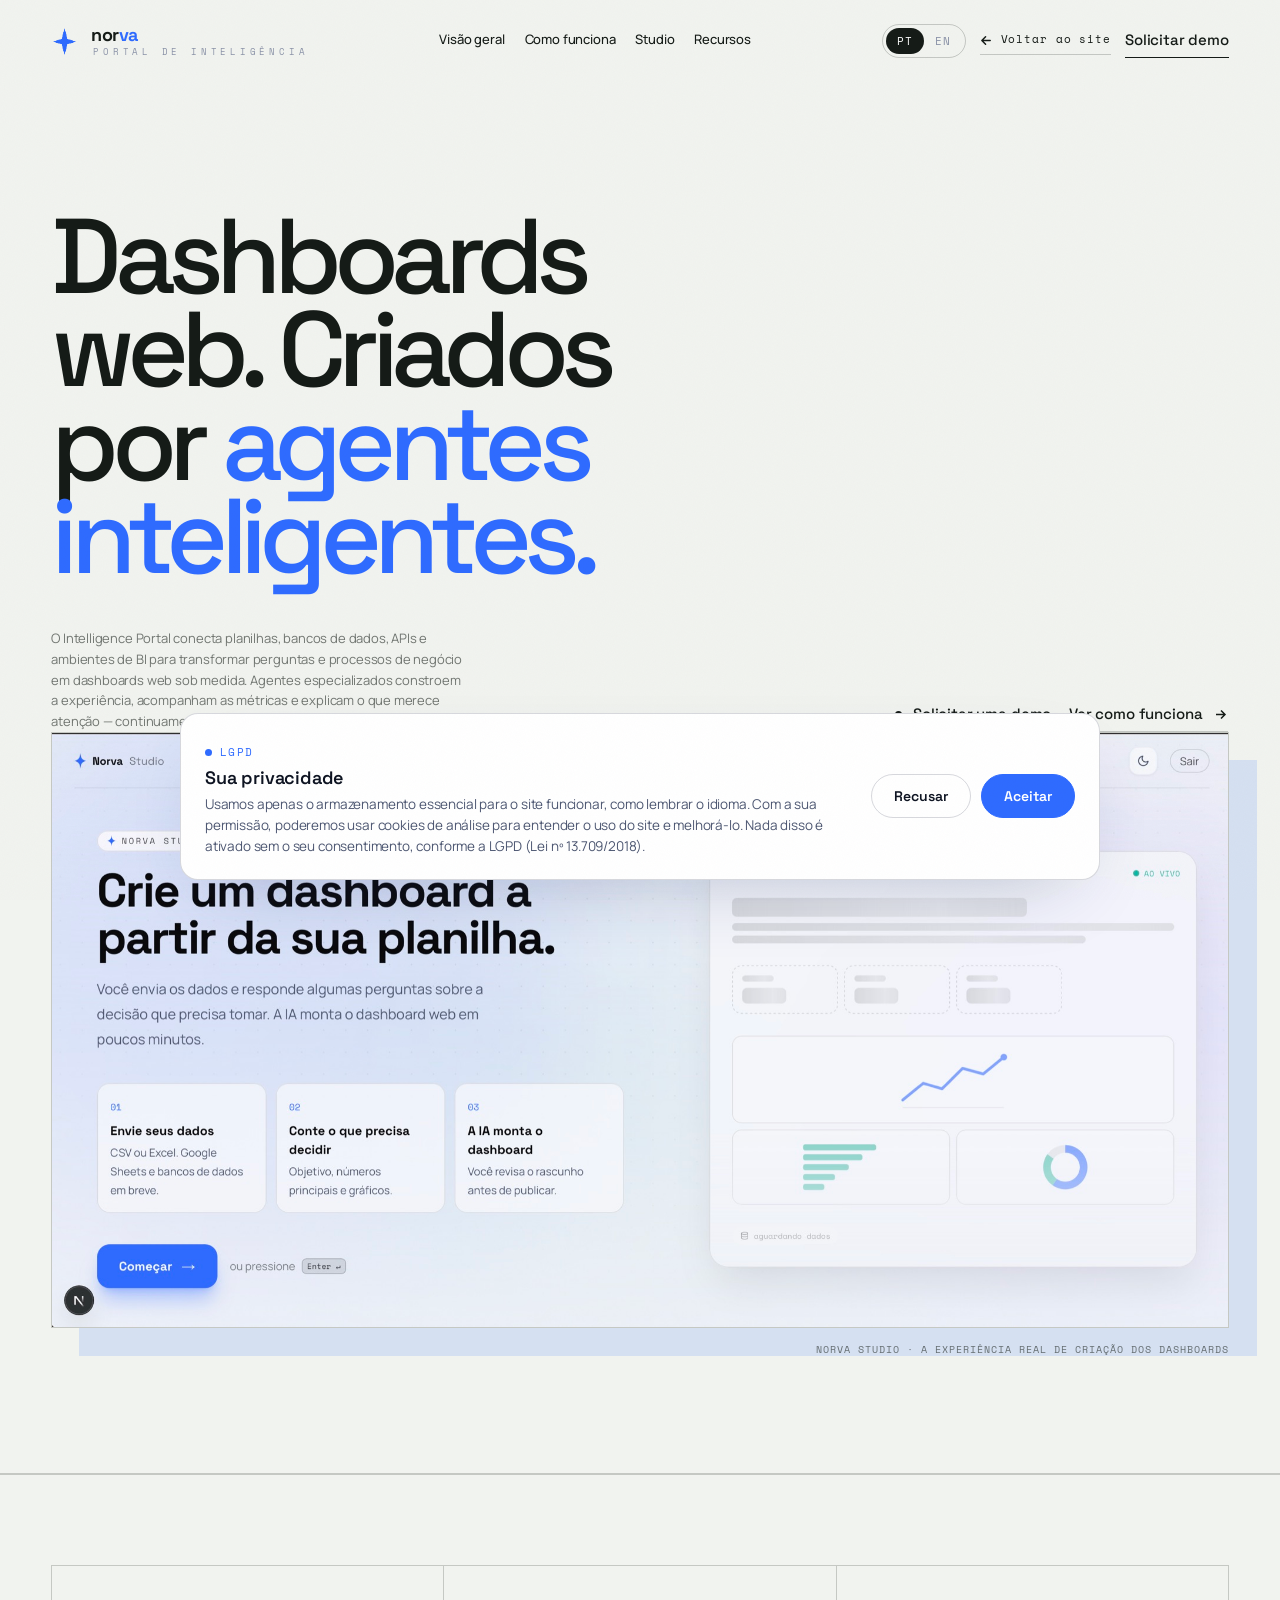
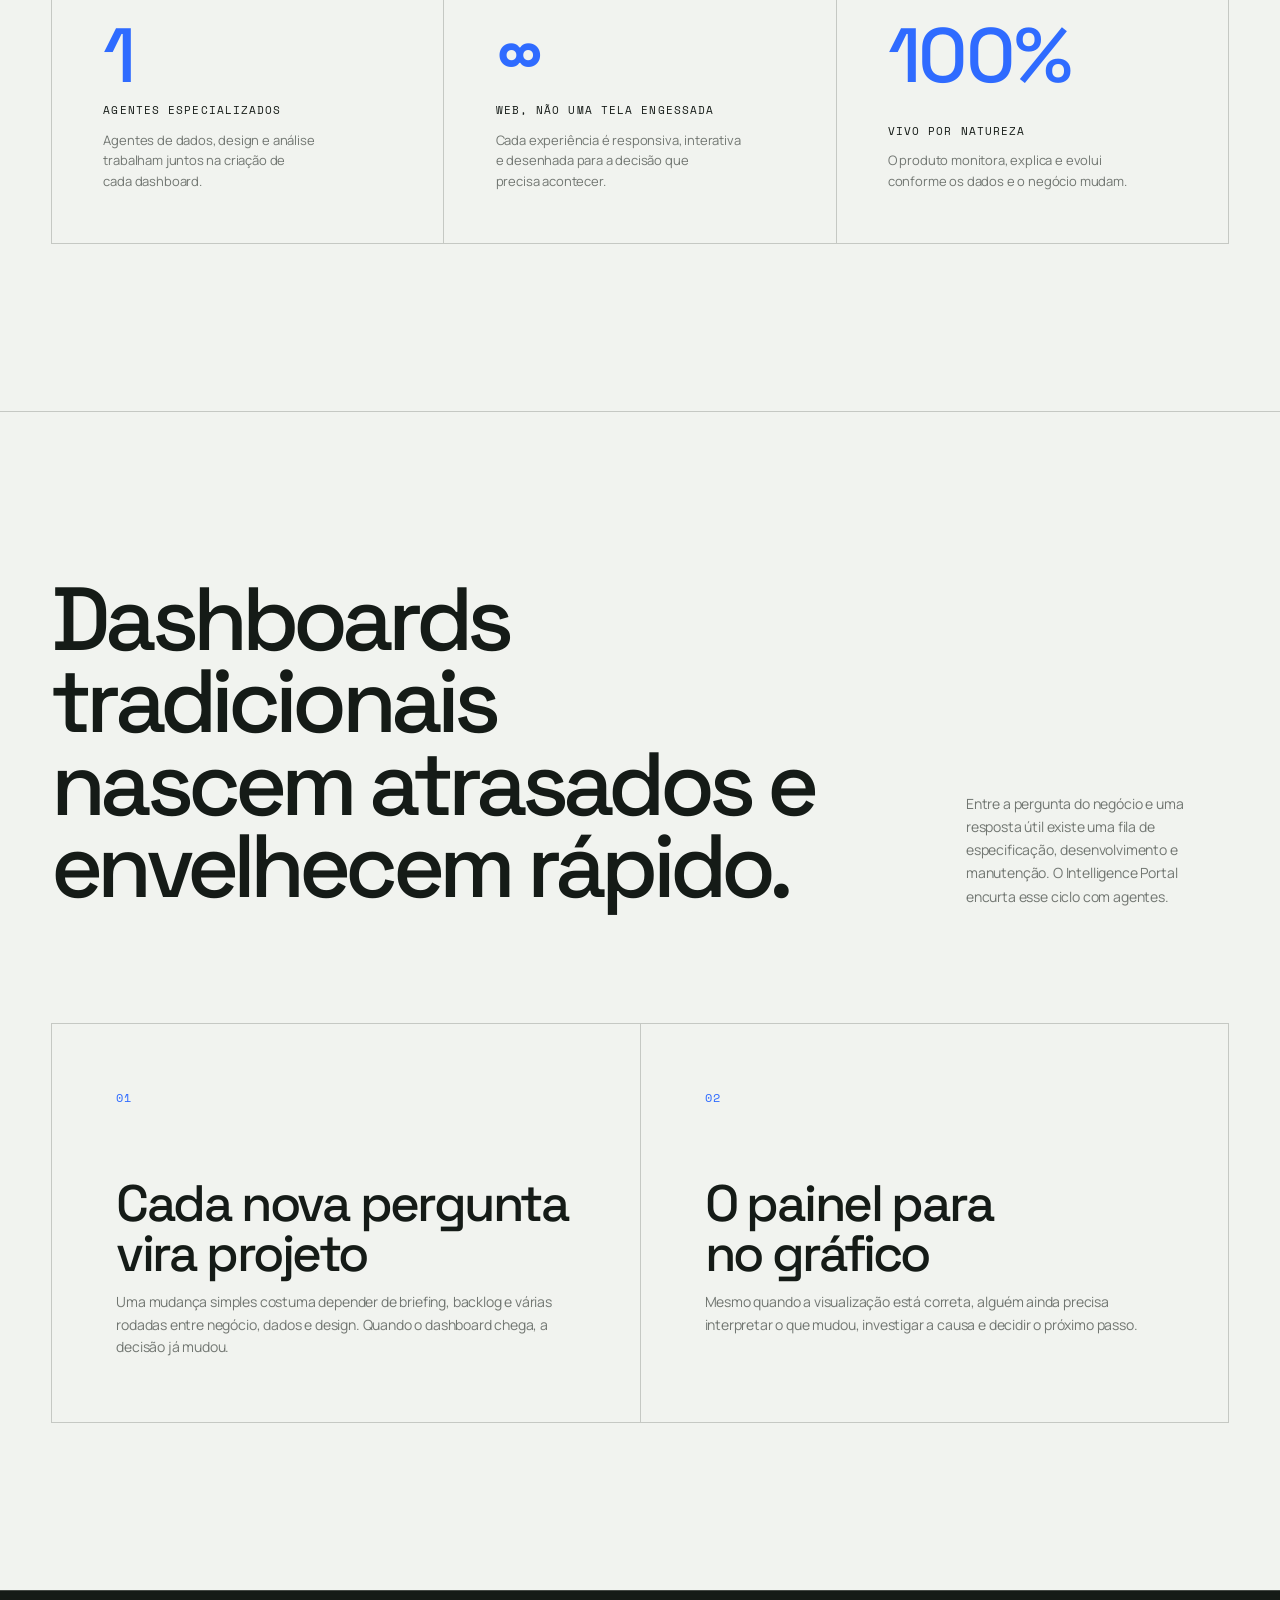
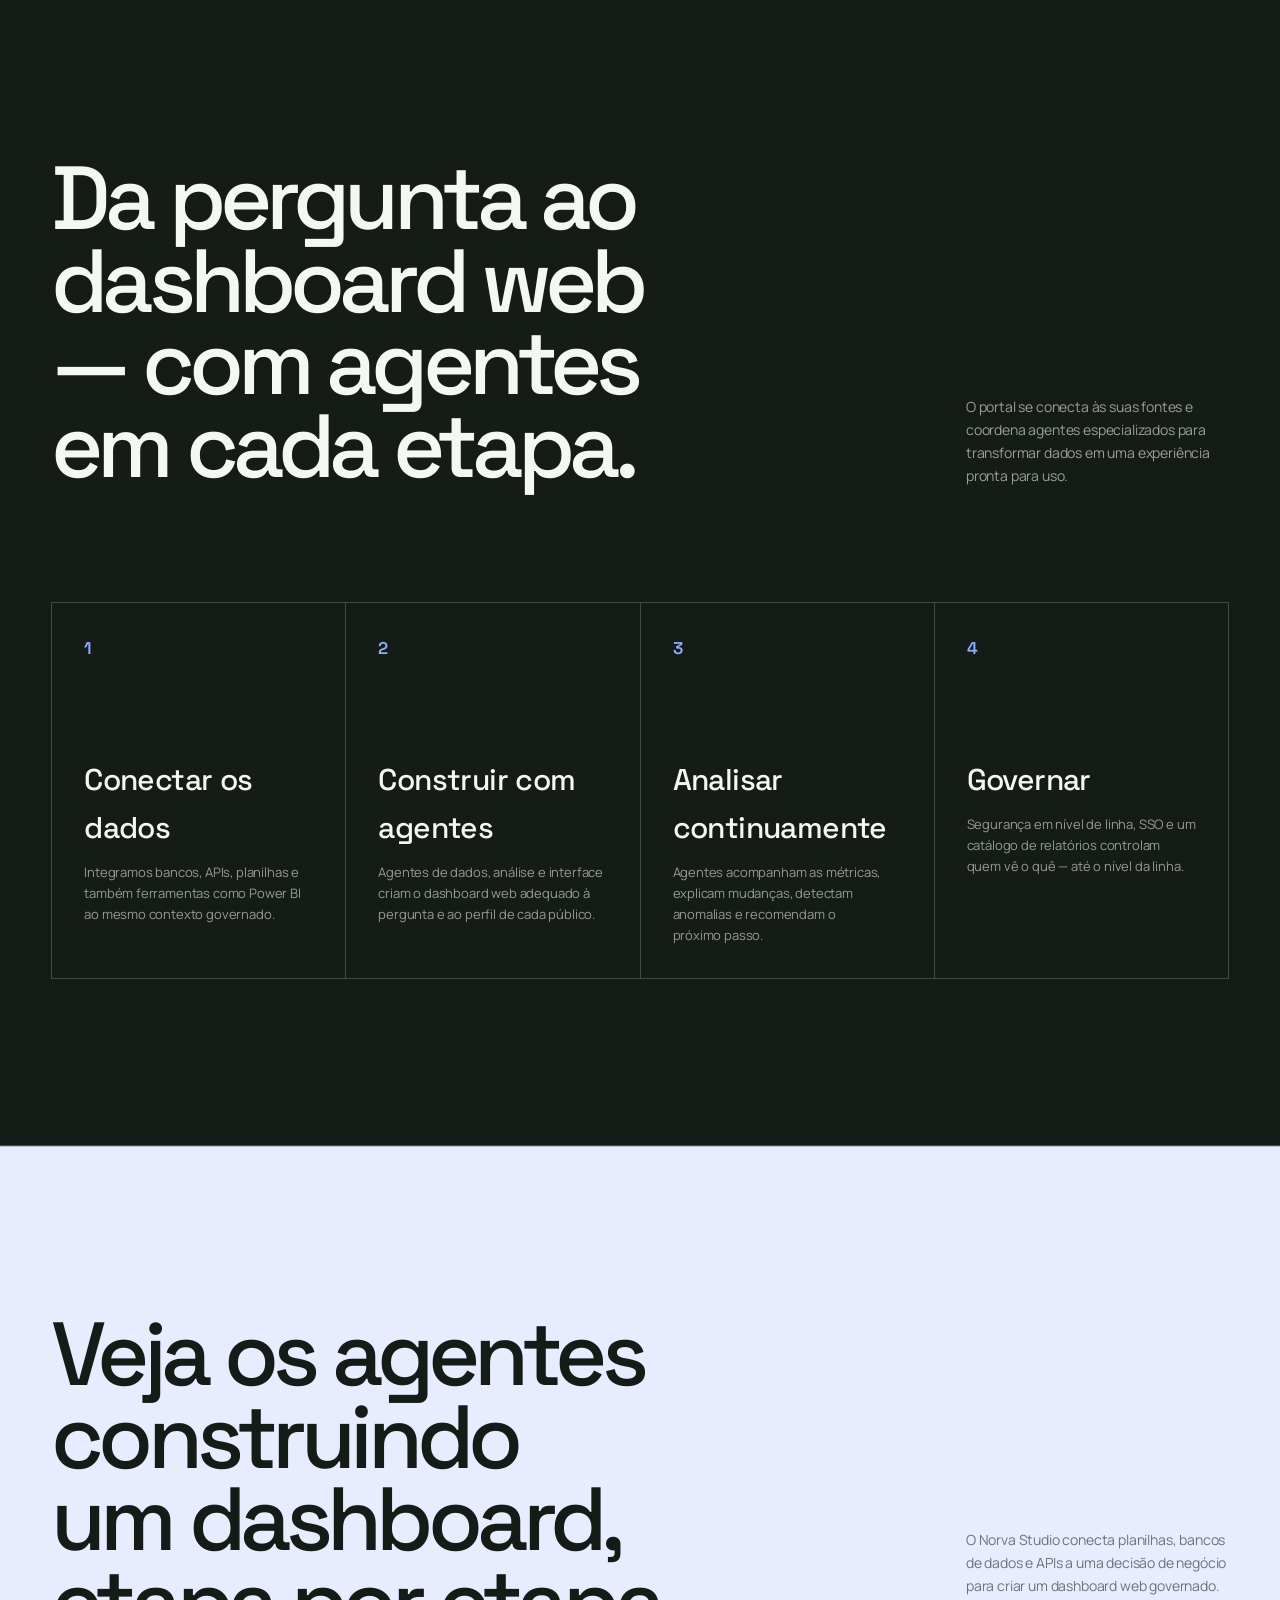
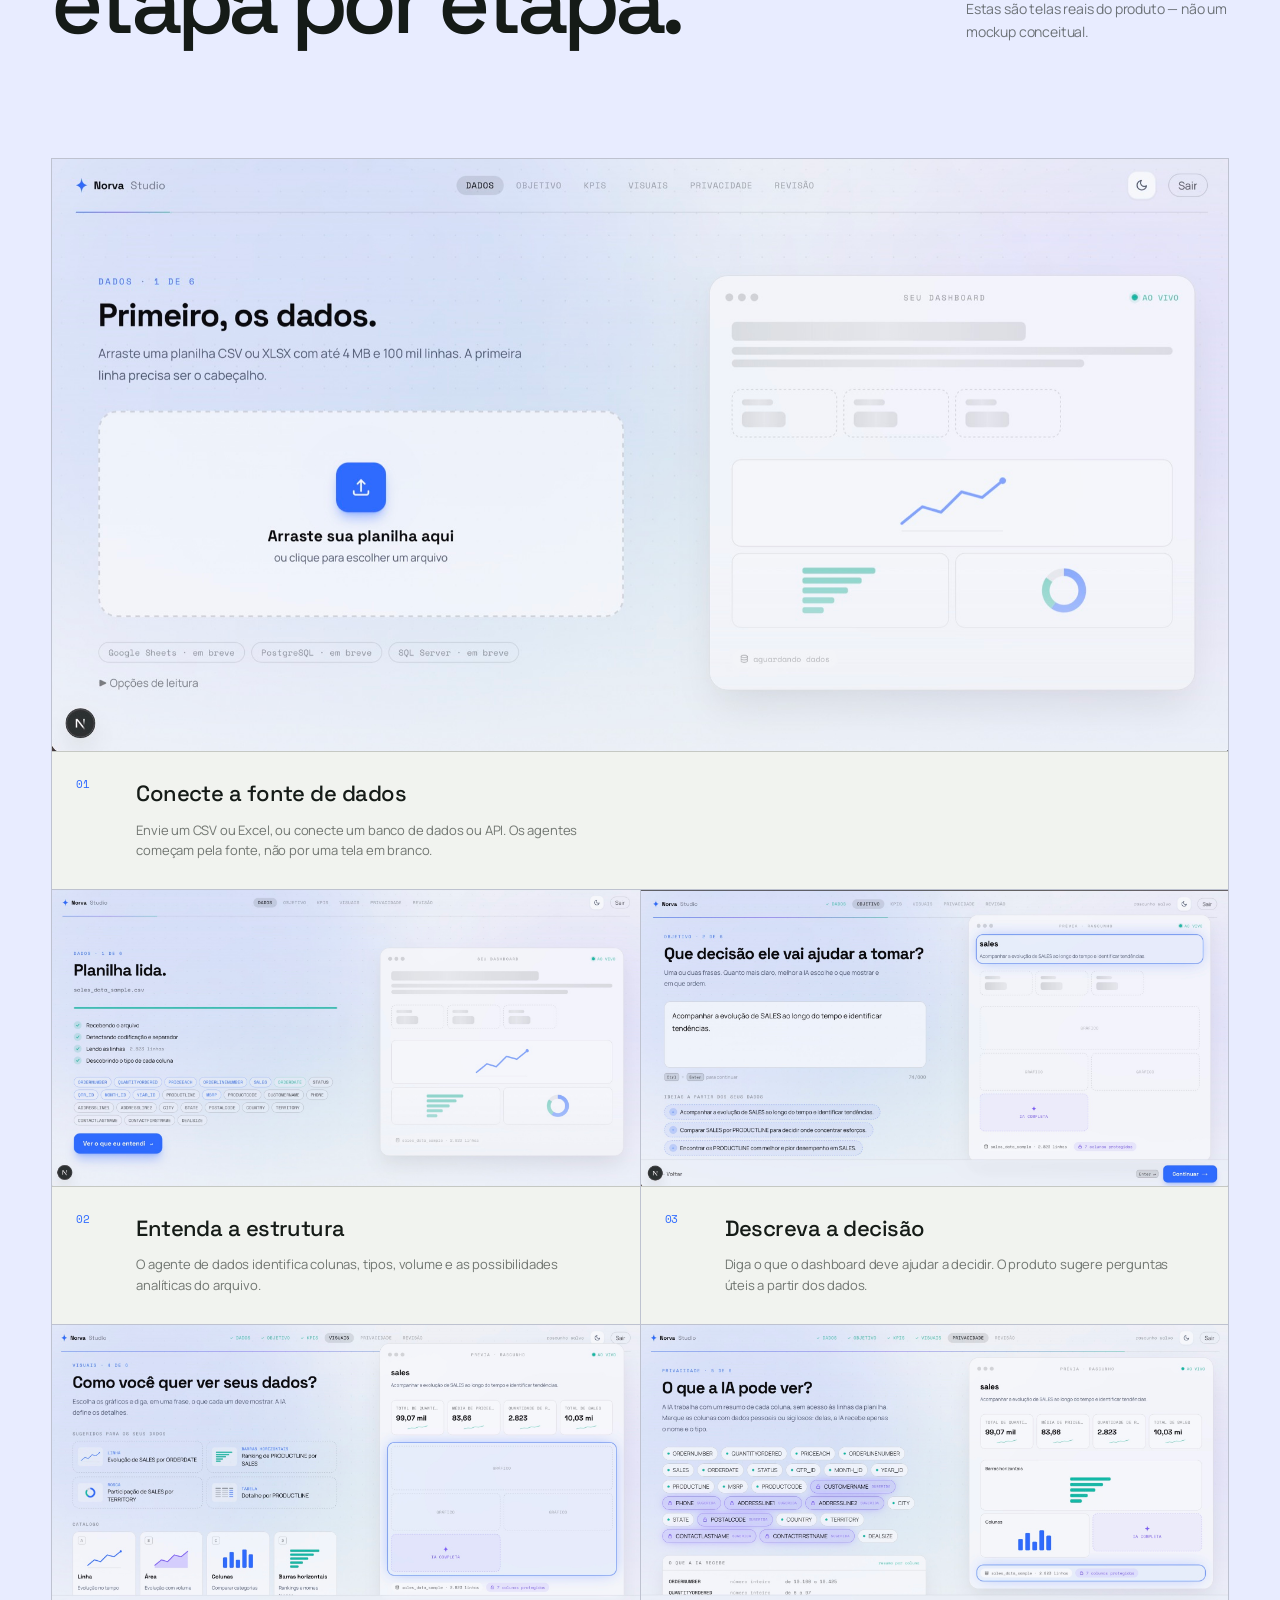
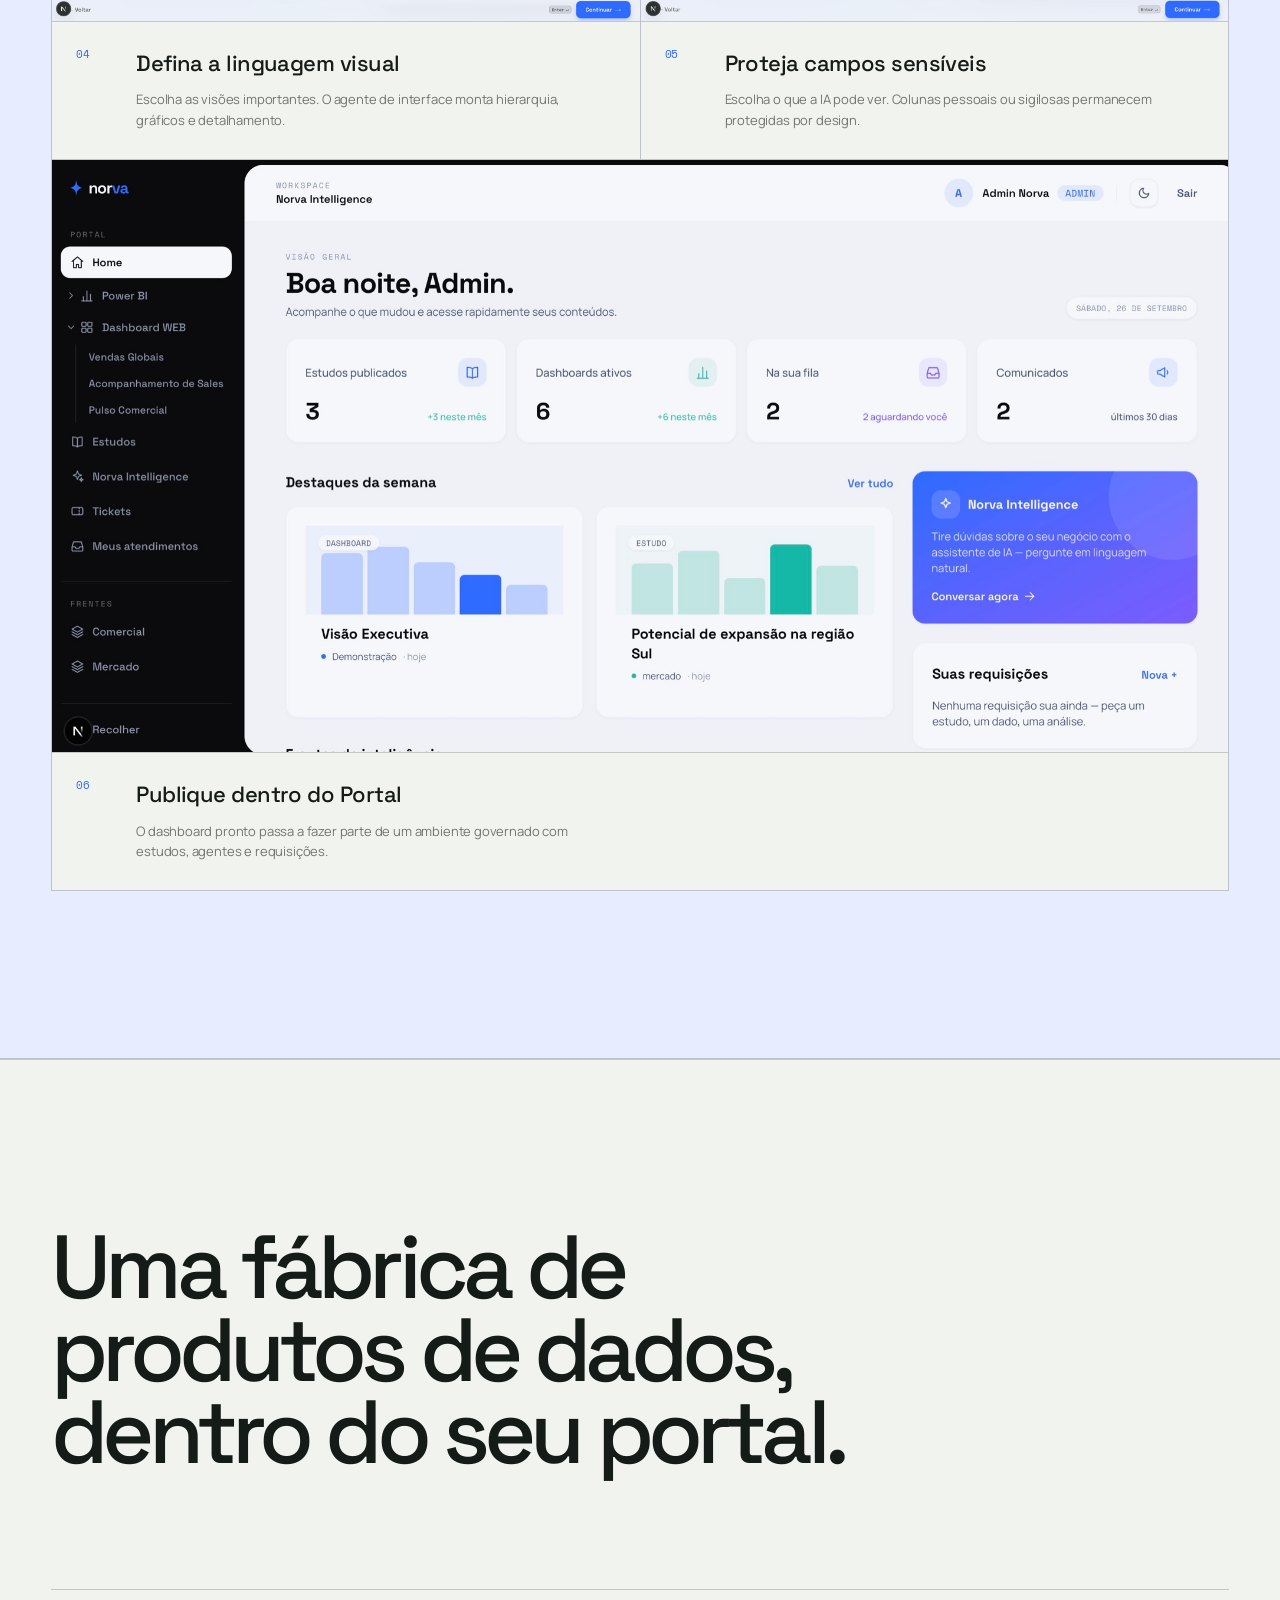
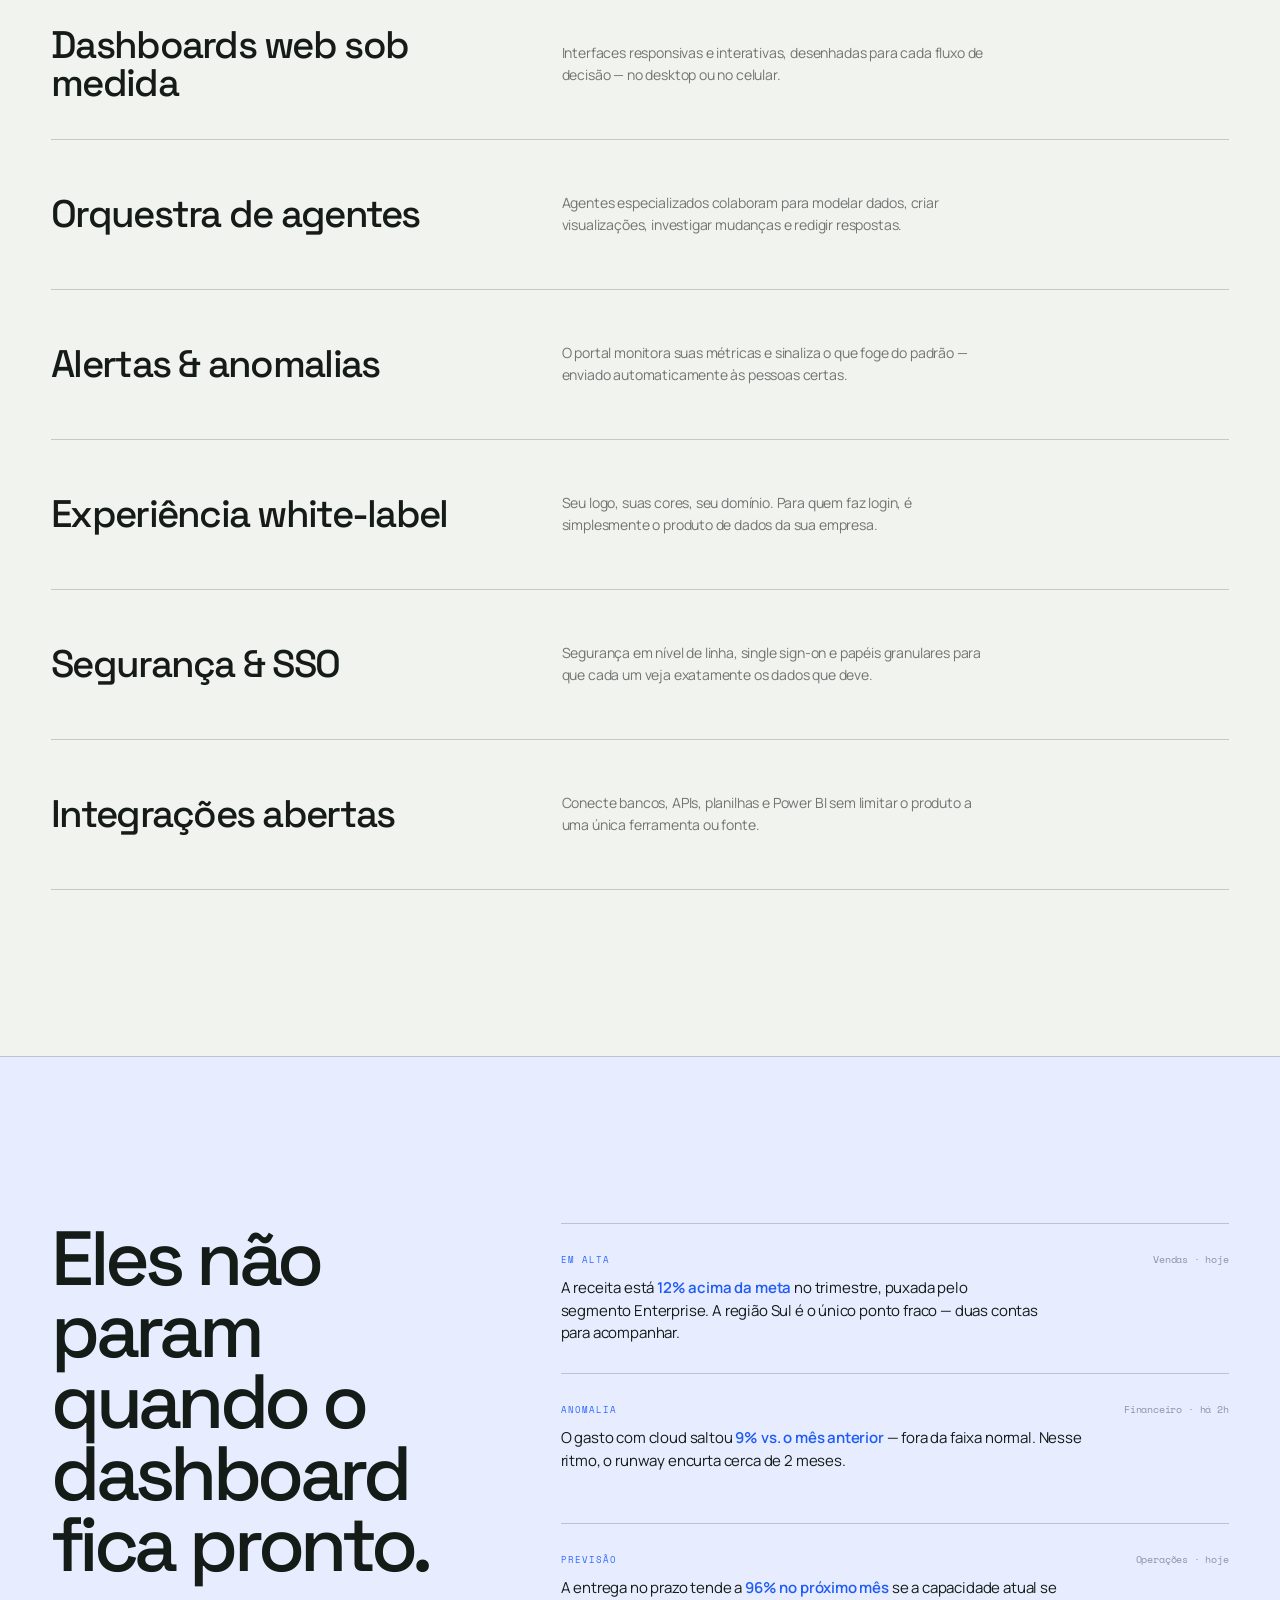
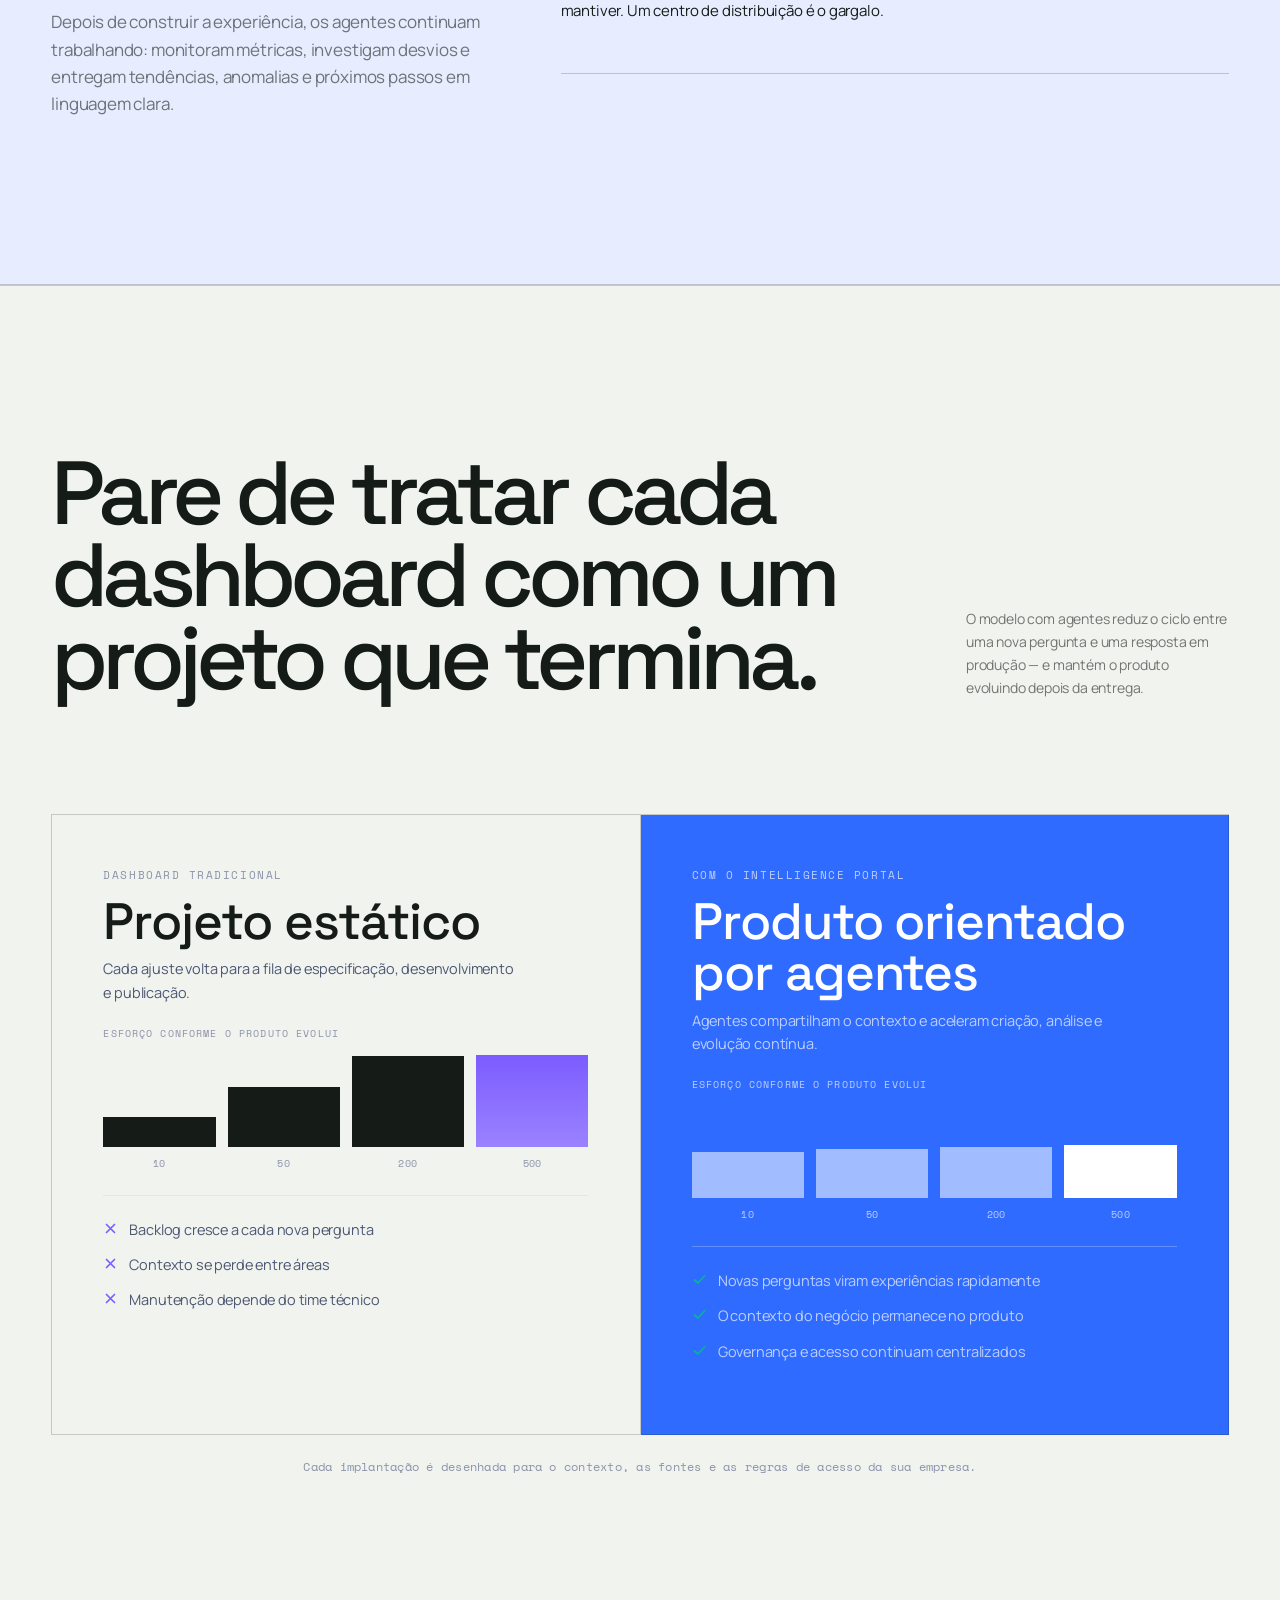
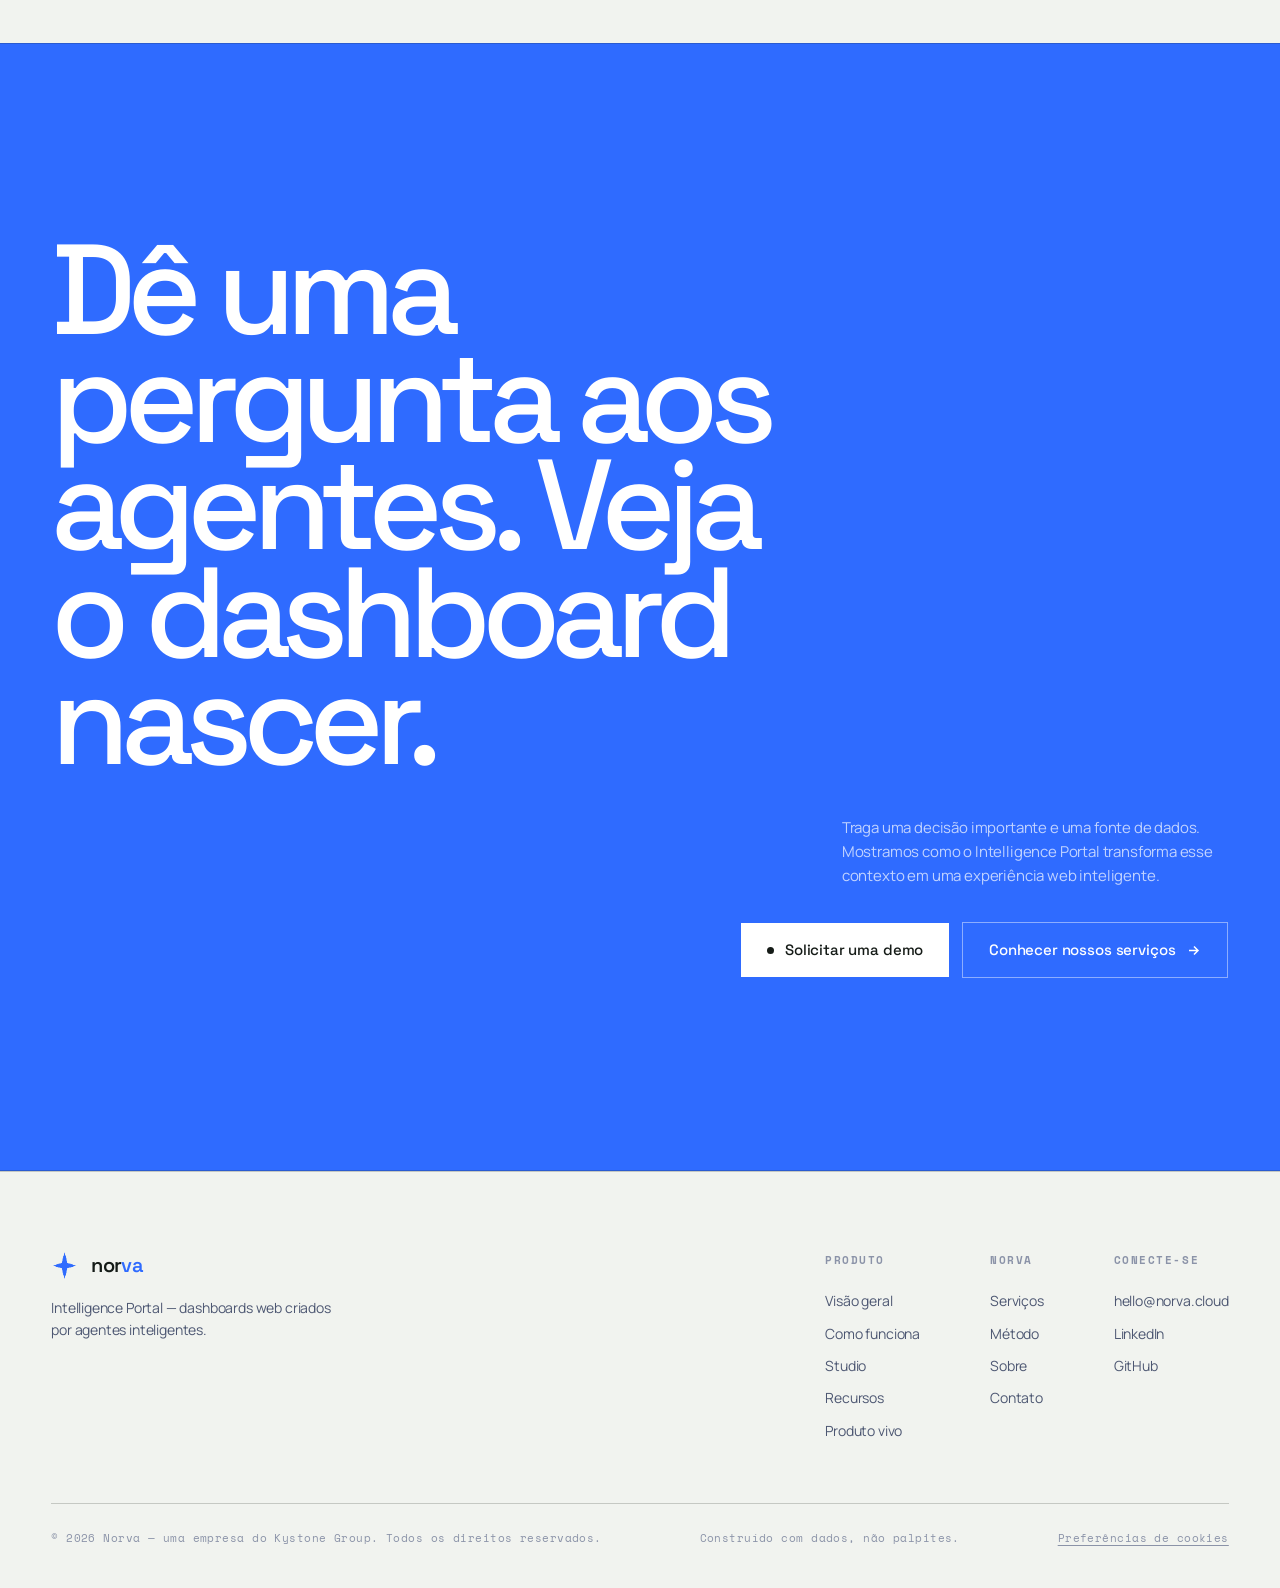
==== commit 82791c6d: "feat: adiciona banner de consentimento de cookies (LGPD) O que: banner bilíngue (PT/EN) em index.htm" ====
--- a/portal.html
+++ b/portal.html
@@ -15,6 +15,7 @@
 <link rel="stylesheet" href="refinement.css?v=2" />
 <link rel="stylesheet" href="exhibition.css?v=3" />
 <link rel="stylesheet" href="portal-exhibition.css?v=4" />
+<link rel="stylesheet" href="cookie-consent.css?v=1" />
 </head>
 <body>
 
@@ -376,5 +377,6 @@
 </footer>
 
 <script src="portal-page.js?v=5"></script>
+<script src="cookie-consent.js?v=1"></script>
 </body>
 </html>
--- a/cookie-consent.css
+++ b/cookie-consent.css
@@ -0,0 +1,91 @@
+/* ============================================================
+   NORVA — Cookie consent banner (see cookie-consent.js)
+   Uses the existing design tokens from styles.css.
+   ============================================================ */
+.ncc {
+  position: fixed;
+  z-index: 1000;
+  left: 50%;
+  bottom: max(20px, env(safe-area-inset-bottom));
+  width: min(920px, calc(100% - 32px));
+  transform: translate(-50%, 16px);
+  opacity: 0;
+  background: var(--surface, #fff);
+  color: var(--text, #0e1422);
+  border: 1px solid var(--line-strong, rgba(18, 28, 54, 0.17));
+  border-radius: 18px;
+  box-shadow: var(--shadow, 0 30px 80px -36px rgba(30, 50, 110, 0.30));
+  font-family: var(--body, "Manrope", sans-serif);
+  transition: opacity 0.45s var(--ease, ease), transform 0.45s var(--ease, ease);
+}
+.ncc[hidden] { display: none; }
+.ncc.is-in { opacity: 1; transform: translate(-50%, 0); }
+
+.ncc-inner {
+  display: flex;
+  align-items: center;
+  gap: 28px;
+  padding: 22px 24px;
+}
+.ncc-copy { flex: 1; min-width: 0; }
+.ncc-eyebrow {
+  display: inline-flex; align-items: center; gap: 8px;
+  margin: 0 0 6px;
+  font-family: var(--mono, "Space Mono", monospace);
+  font-size: 10.5px; letter-spacing: 0.14em; text-transform: uppercase;
+  color: var(--accent, #2f6bff);
+}
+.ncc-dot { width: 7px; height: 7px; border-radius: 50%; background: var(--accent, #2f6bff); }
+.ncc-title {
+  margin: 0 0 6px;
+  font-family: var(--display, "Space Grotesk", sans-serif);
+  font-size: 18px; font-weight: 600; letter-spacing: -0.01em; line-height: 1.2;
+  color: var(--text, #0e1422);
+}
+.ncc-body {
+  margin: 0;
+  font-size: 13.5px; line-height: 1.55;
+  color: var(--text-dim, #4d5772);
+}
+
+.ncc-actions { display: flex; gap: 10px; flex-shrink: 0; }
+.ncc-btn {
+  appearance: none;
+  min-height: 44px;
+  padding: 0 22px;
+  border-radius: 100px;
+  font-family: var(--display, "Space Grotesk", sans-serif);
+  font-size: 14px; font-weight: 600;
+  cursor: pointer;
+  transition: background 0.2s ease, border-color 0.2s ease, color 0.2s ease;
+}
+.ncc-btn-primary { background: var(--accent, #2f6bff); color: #fff; border: 1px solid var(--accent, #2f6bff); }
+.ncc-btn-primary:hover { background: var(--accent-bright, #1f5cf5); border-color: var(--accent-bright, #1f5cf5); }
+.ncc-btn-ghost { background: transparent; color: var(--text, #0e1422); border: 1px solid var(--line-strong, rgba(18, 28, 54, 0.17)); }
+.ncc-btn-ghost:hover { border-color: var(--text, #0e1422); }
+.ncc-btn:focus-visible,
+.ncc-prefs:focus-visible {
+  outline: 2px solid var(--accent, #2f6bff);
+  outline-offset: 3px;
+}
+
+/* Footer link to change the choice later */
+.ncc-prefs {
+  appearance: none; background: none; border: 0; padding: 0;
+  font: inherit; color: inherit; letter-spacing: inherit;
+  text-decoration: underline; text-underline-offset: 3px;
+  cursor: pointer;
+}
+.ncc-prefs:hover { color: var(--accent, #2f6bff); }
+
+@media (max-width: 720px) {
+  .ncc { bottom: max(12px, env(safe-area-inset-bottom)); width: calc(100% - 24px); border-radius: 16px; }
+  .ncc-inner { flex-direction: column; align-items: stretch; gap: 16px; padding: 18px; }
+  .ncc-actions { width: 100%; }
+  .ncc-btn { flex: 1; }
+}
+
+@media (prefers-reduced-motion: reduce) {
+  .ncc, .ncc-btn { transition: none; }
+  .ncc { transform: translate(-50%, 0); }
+}
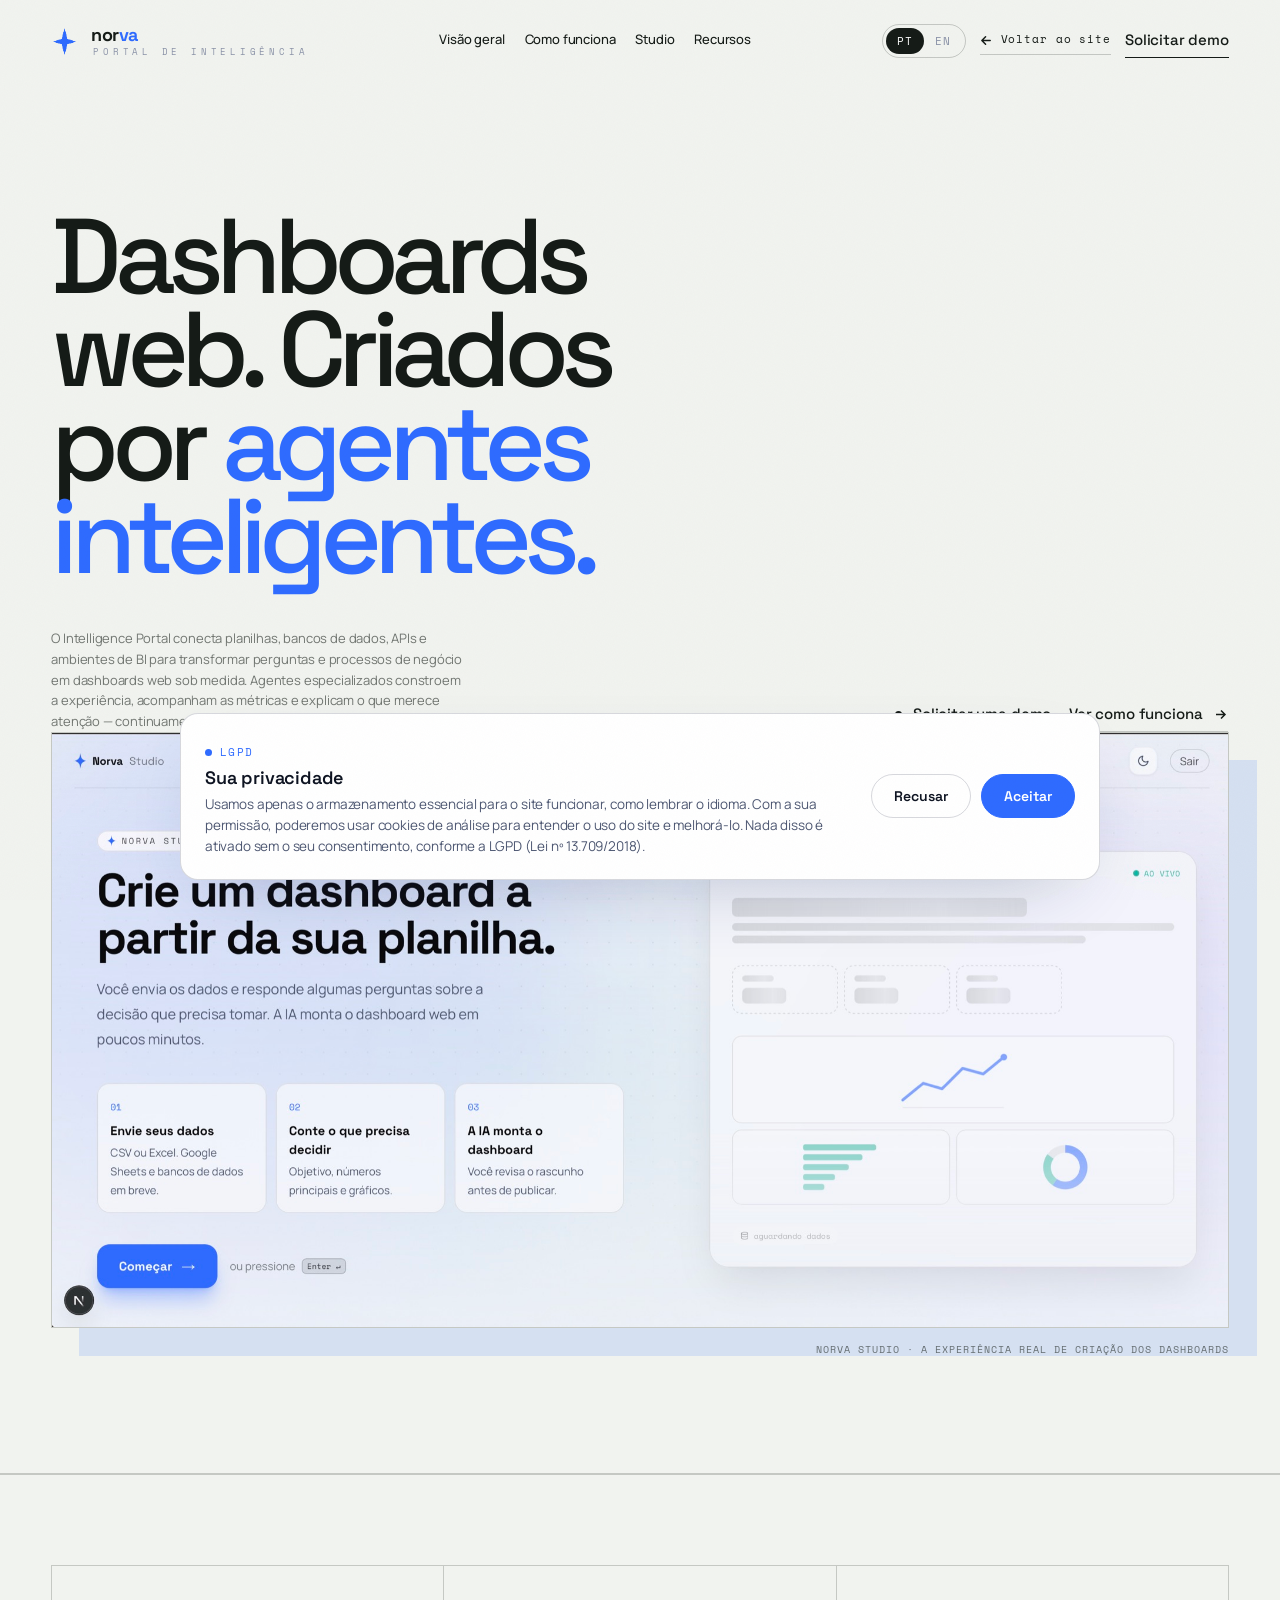
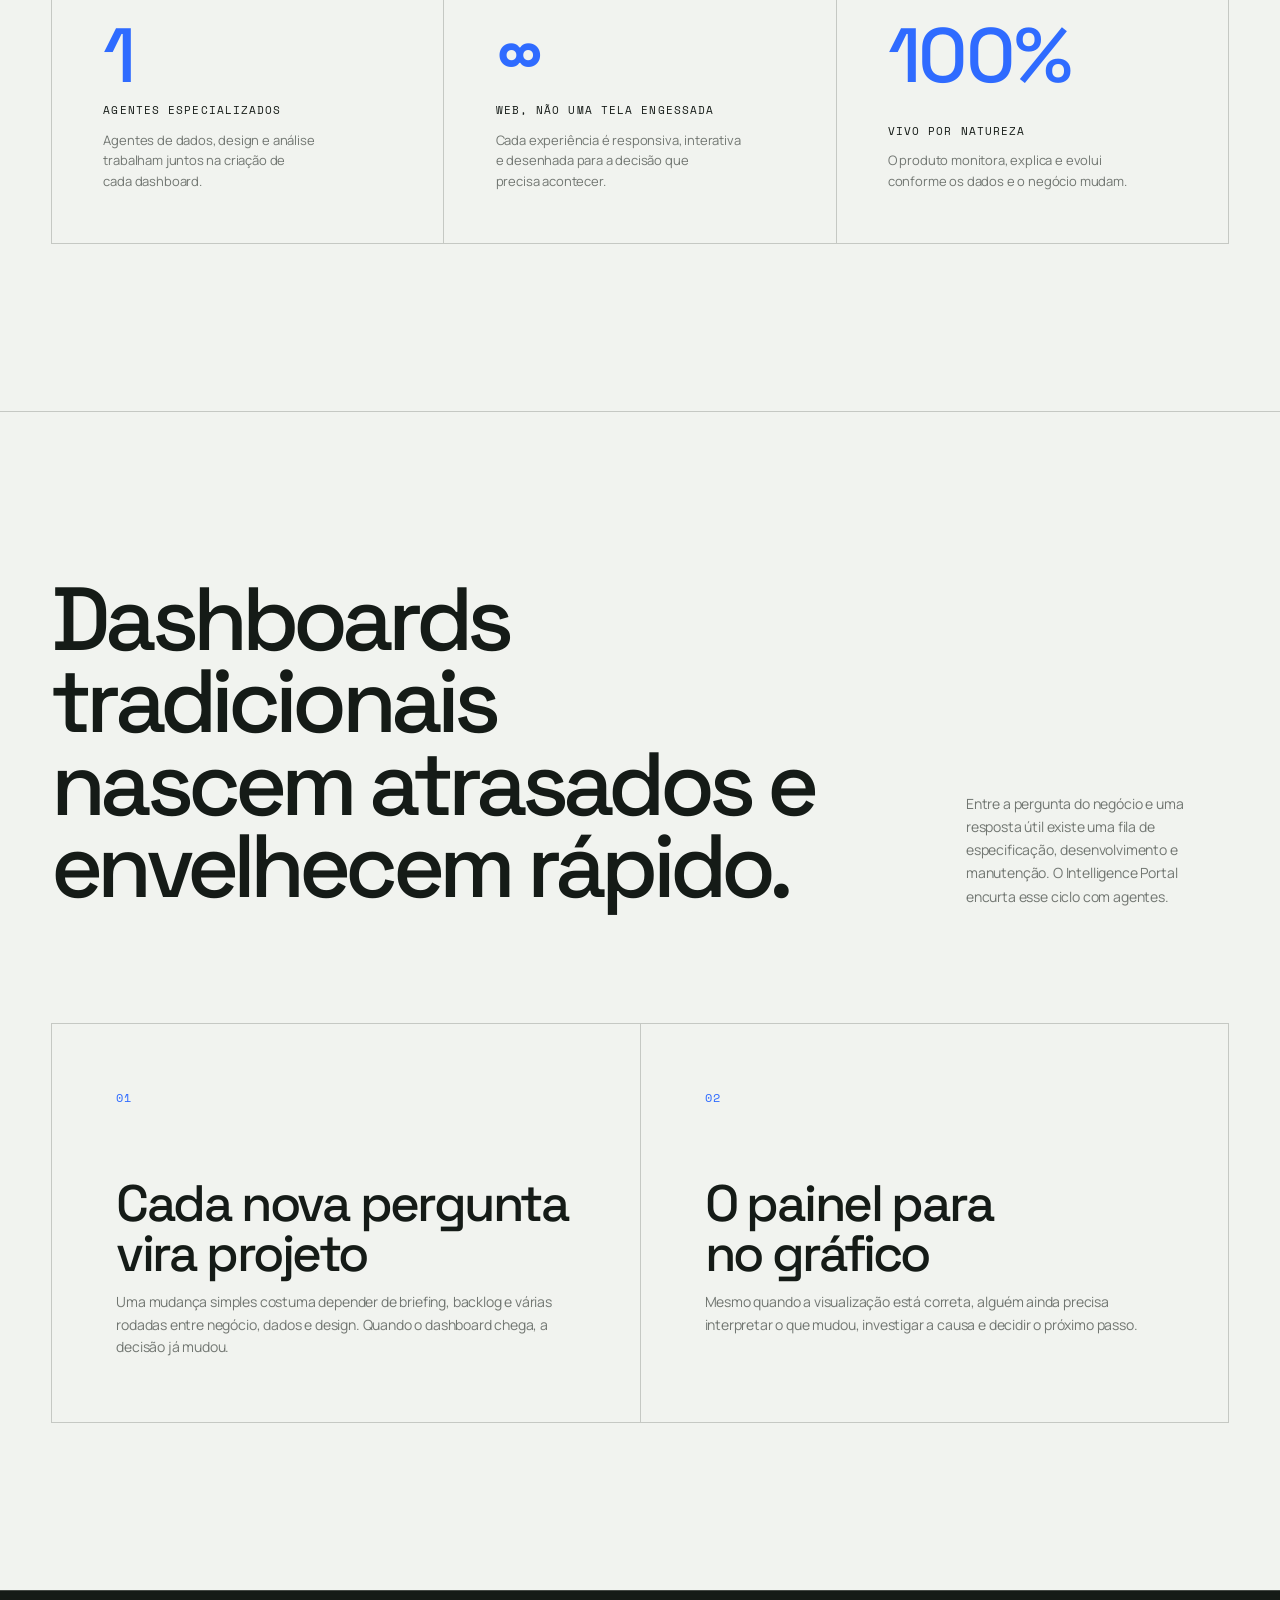
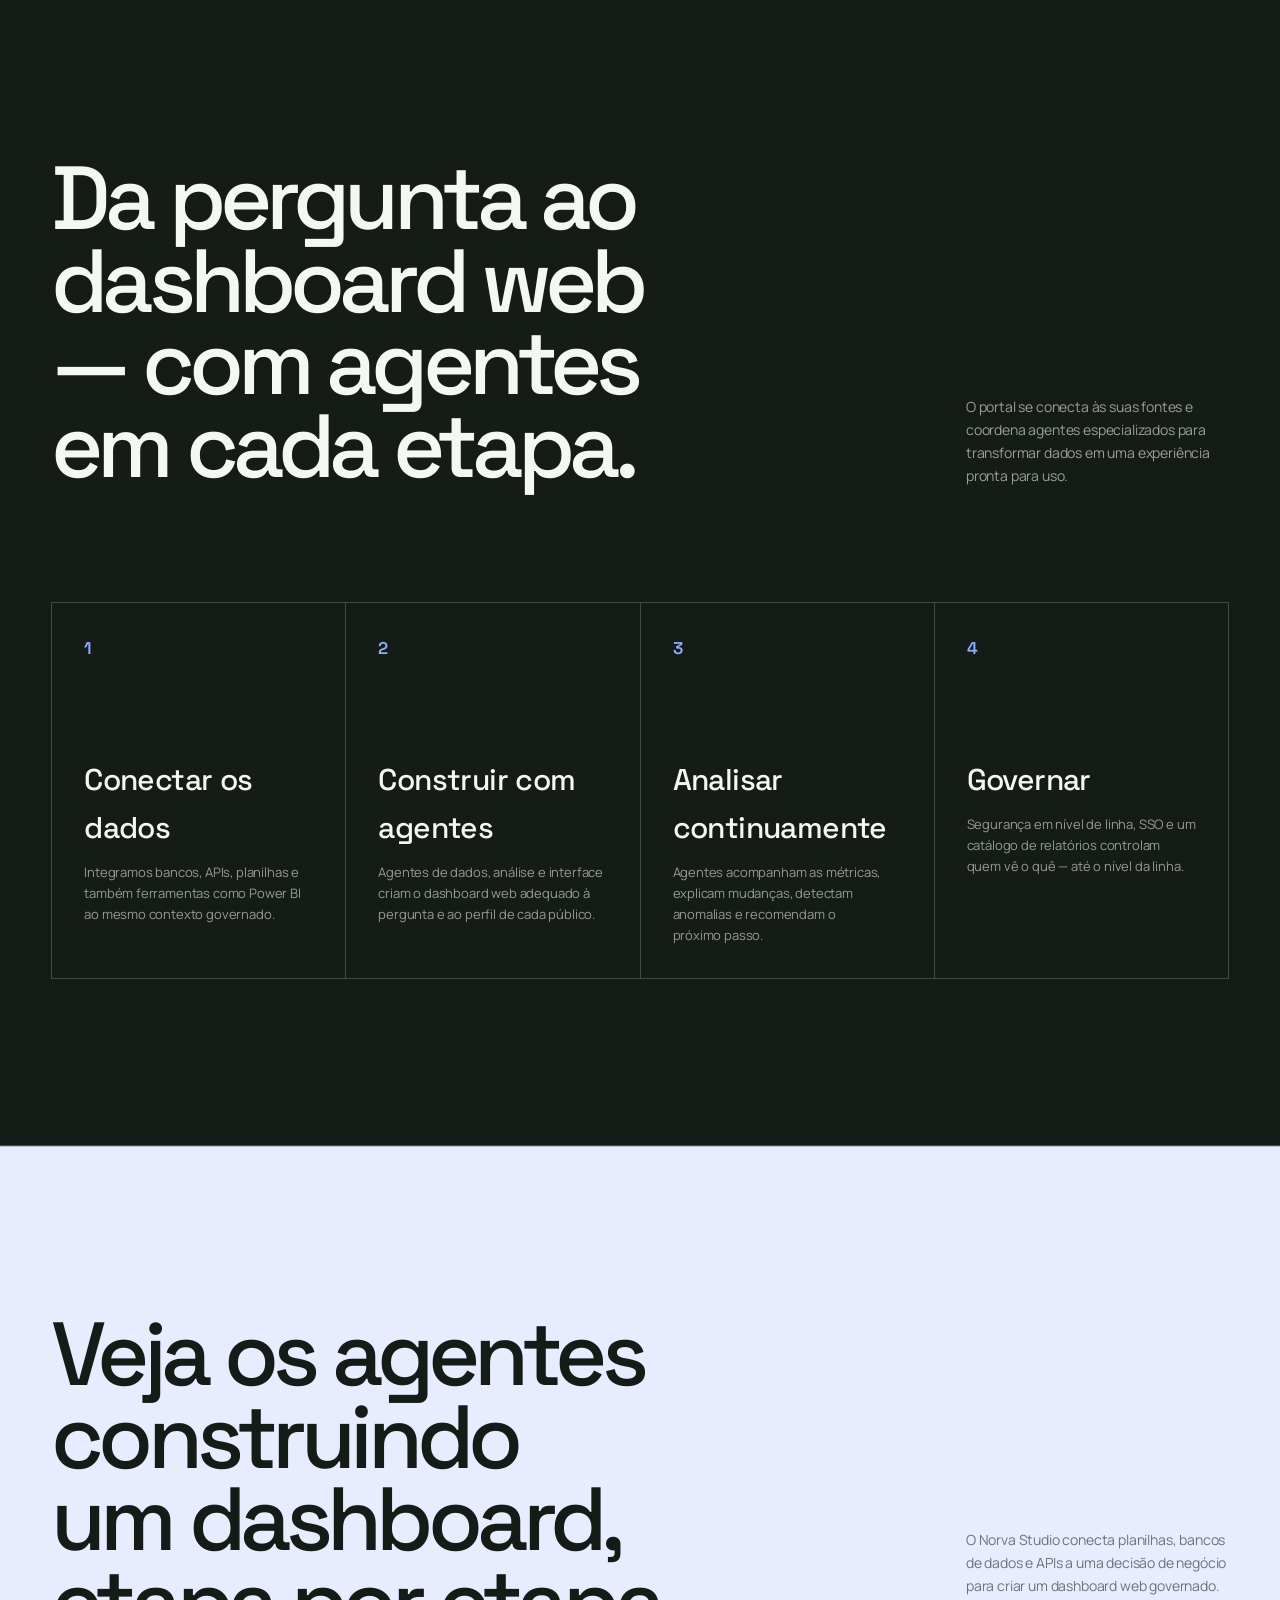
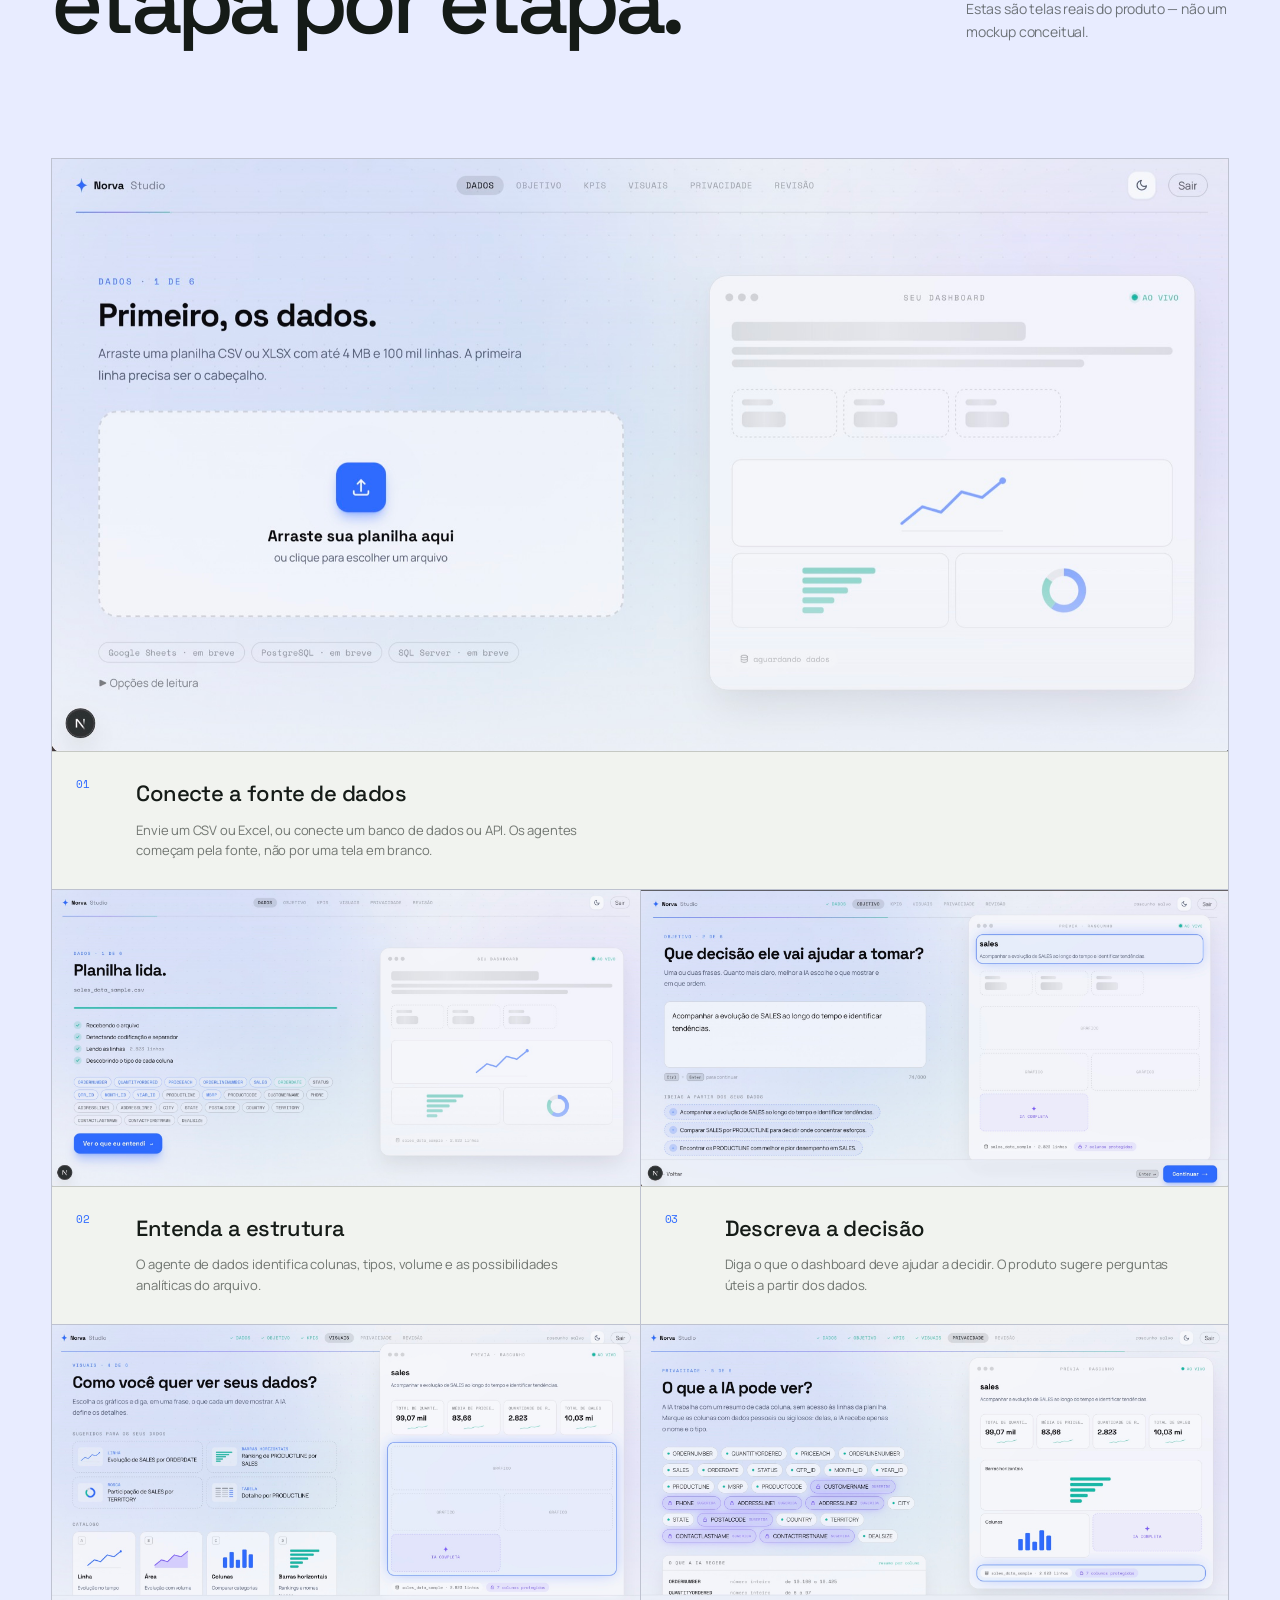
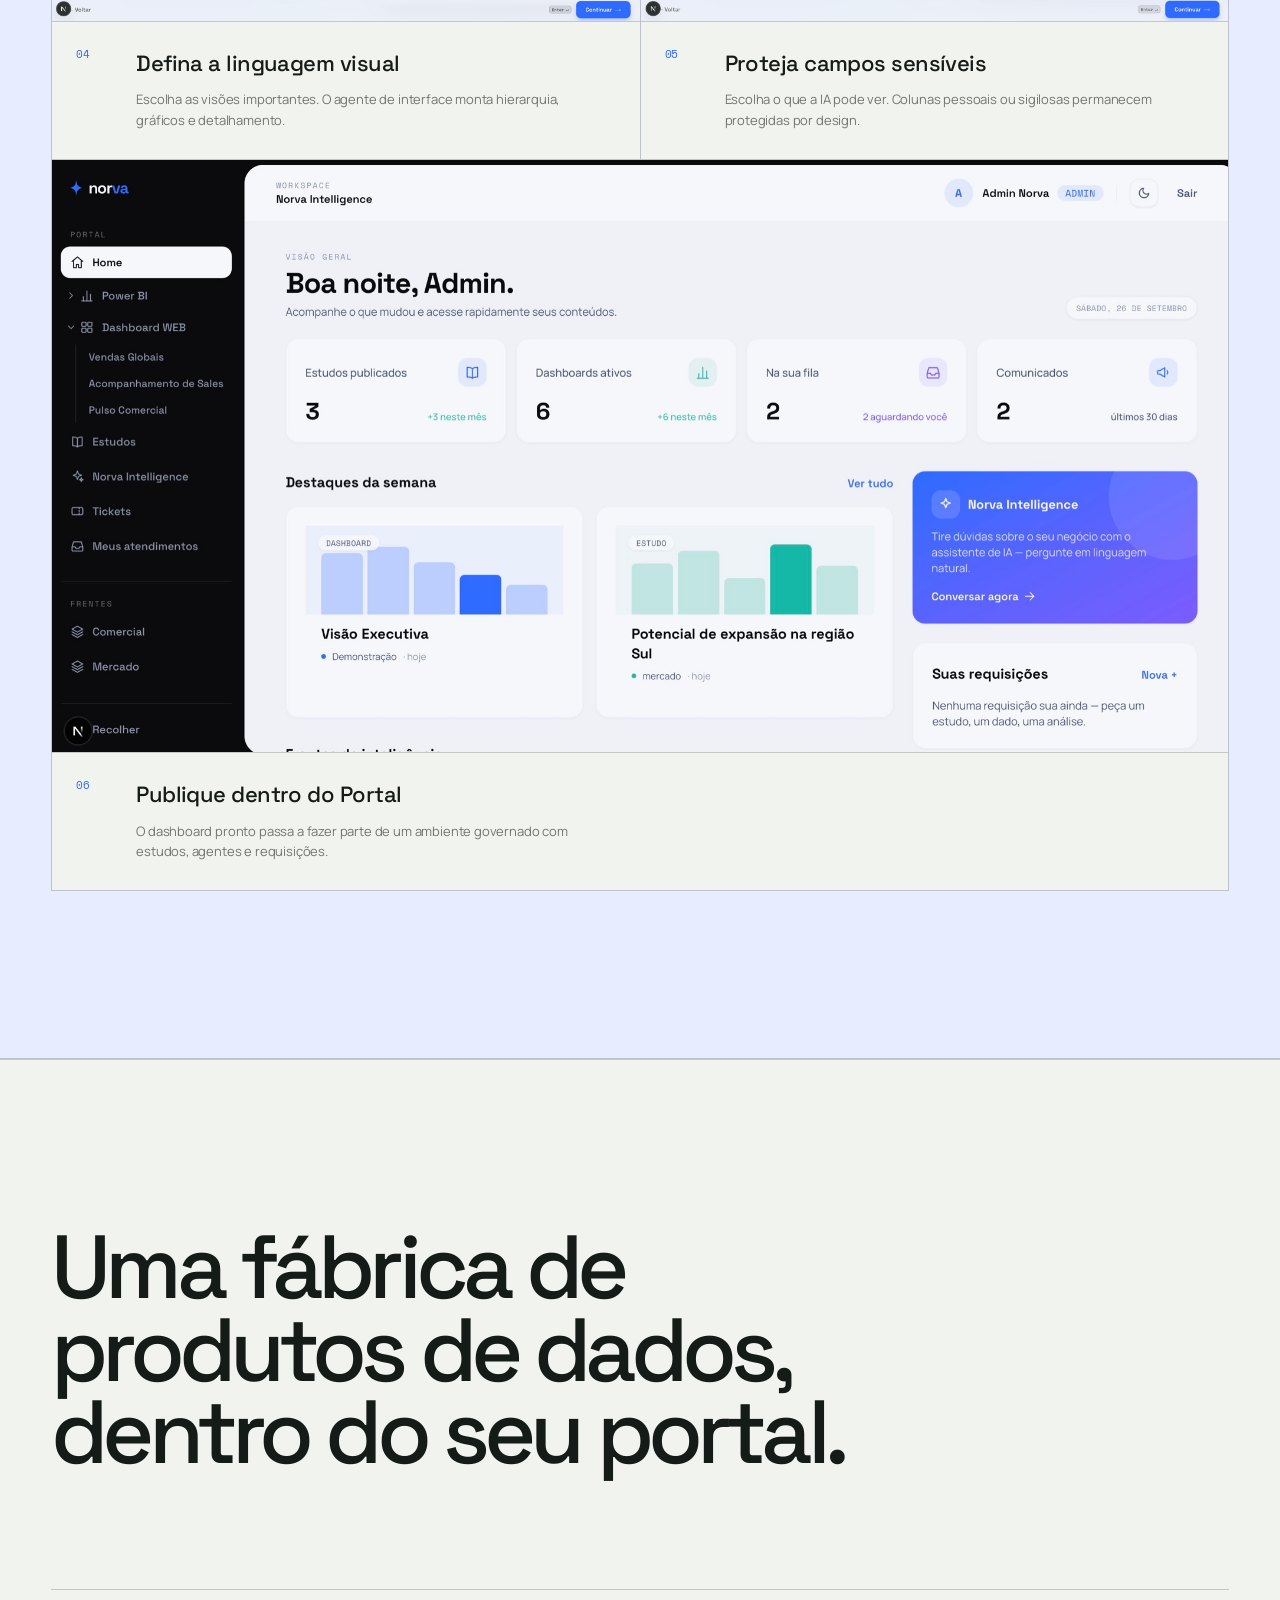
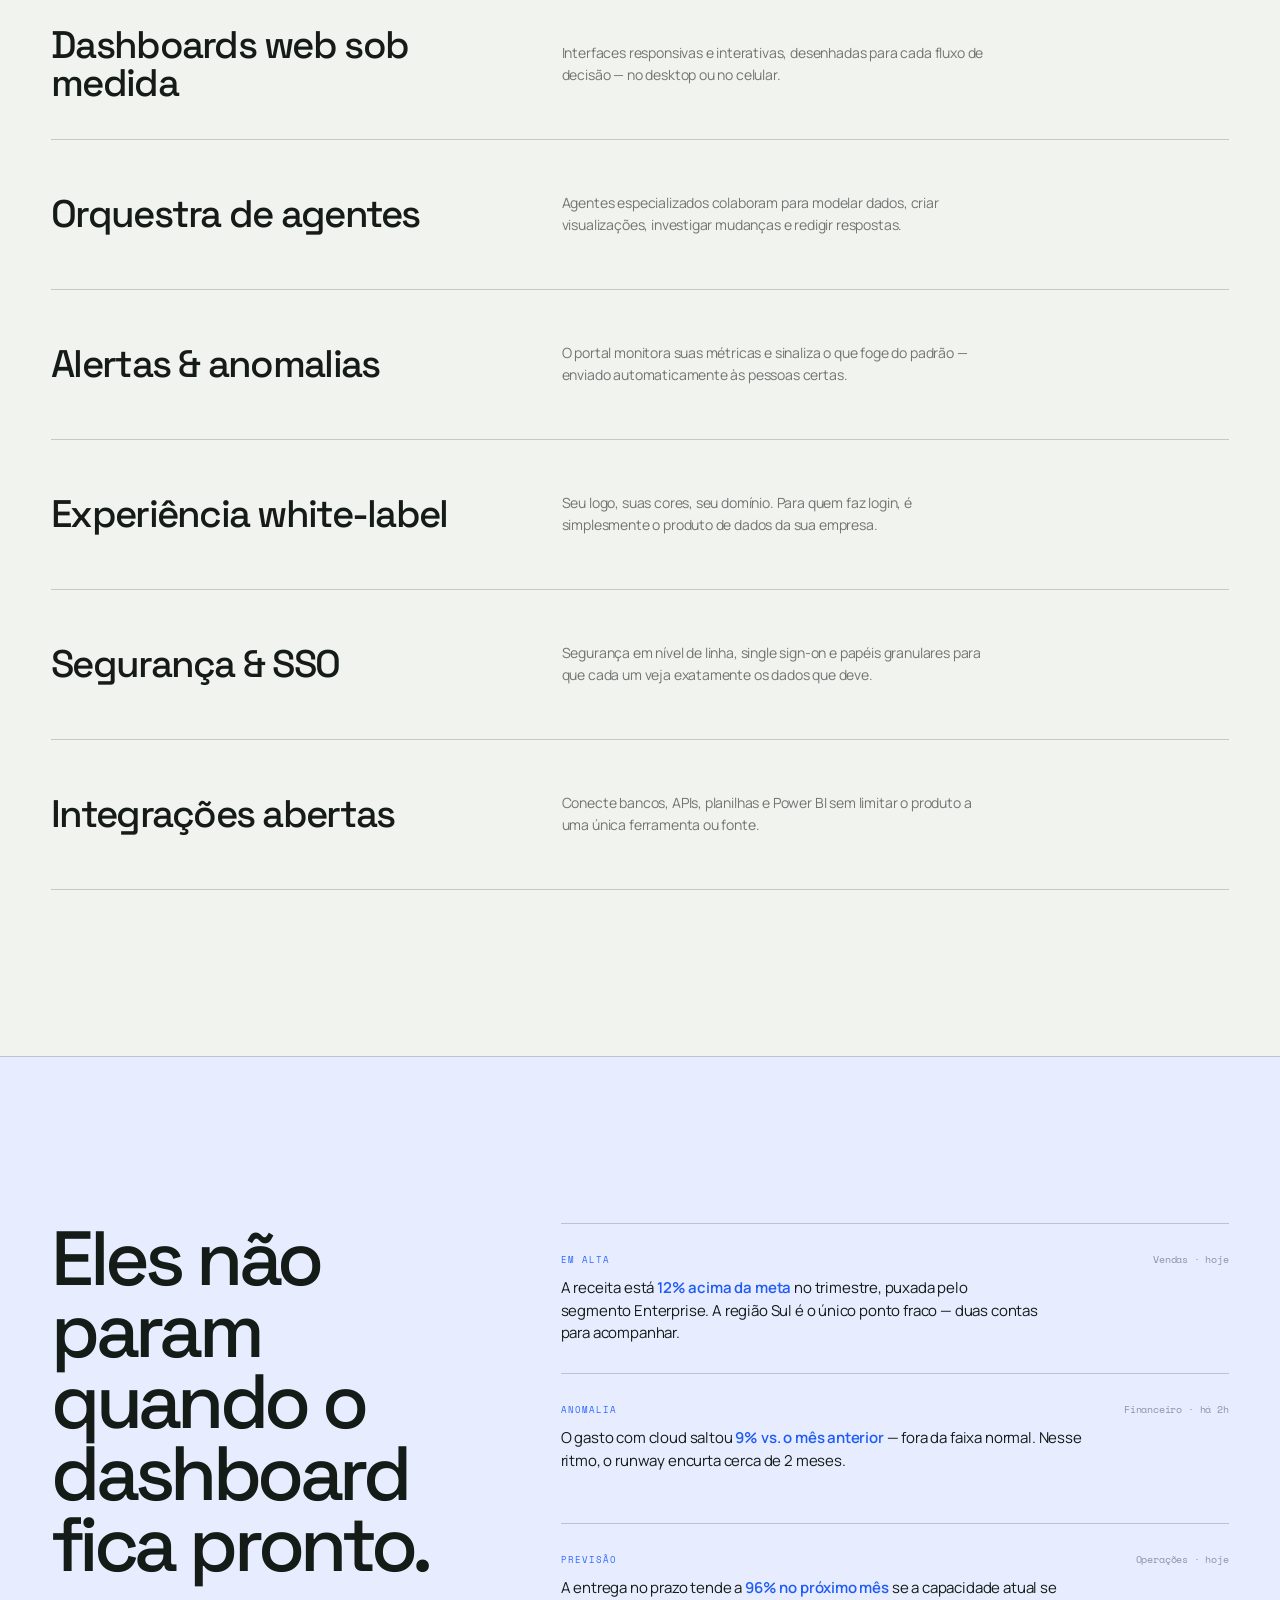
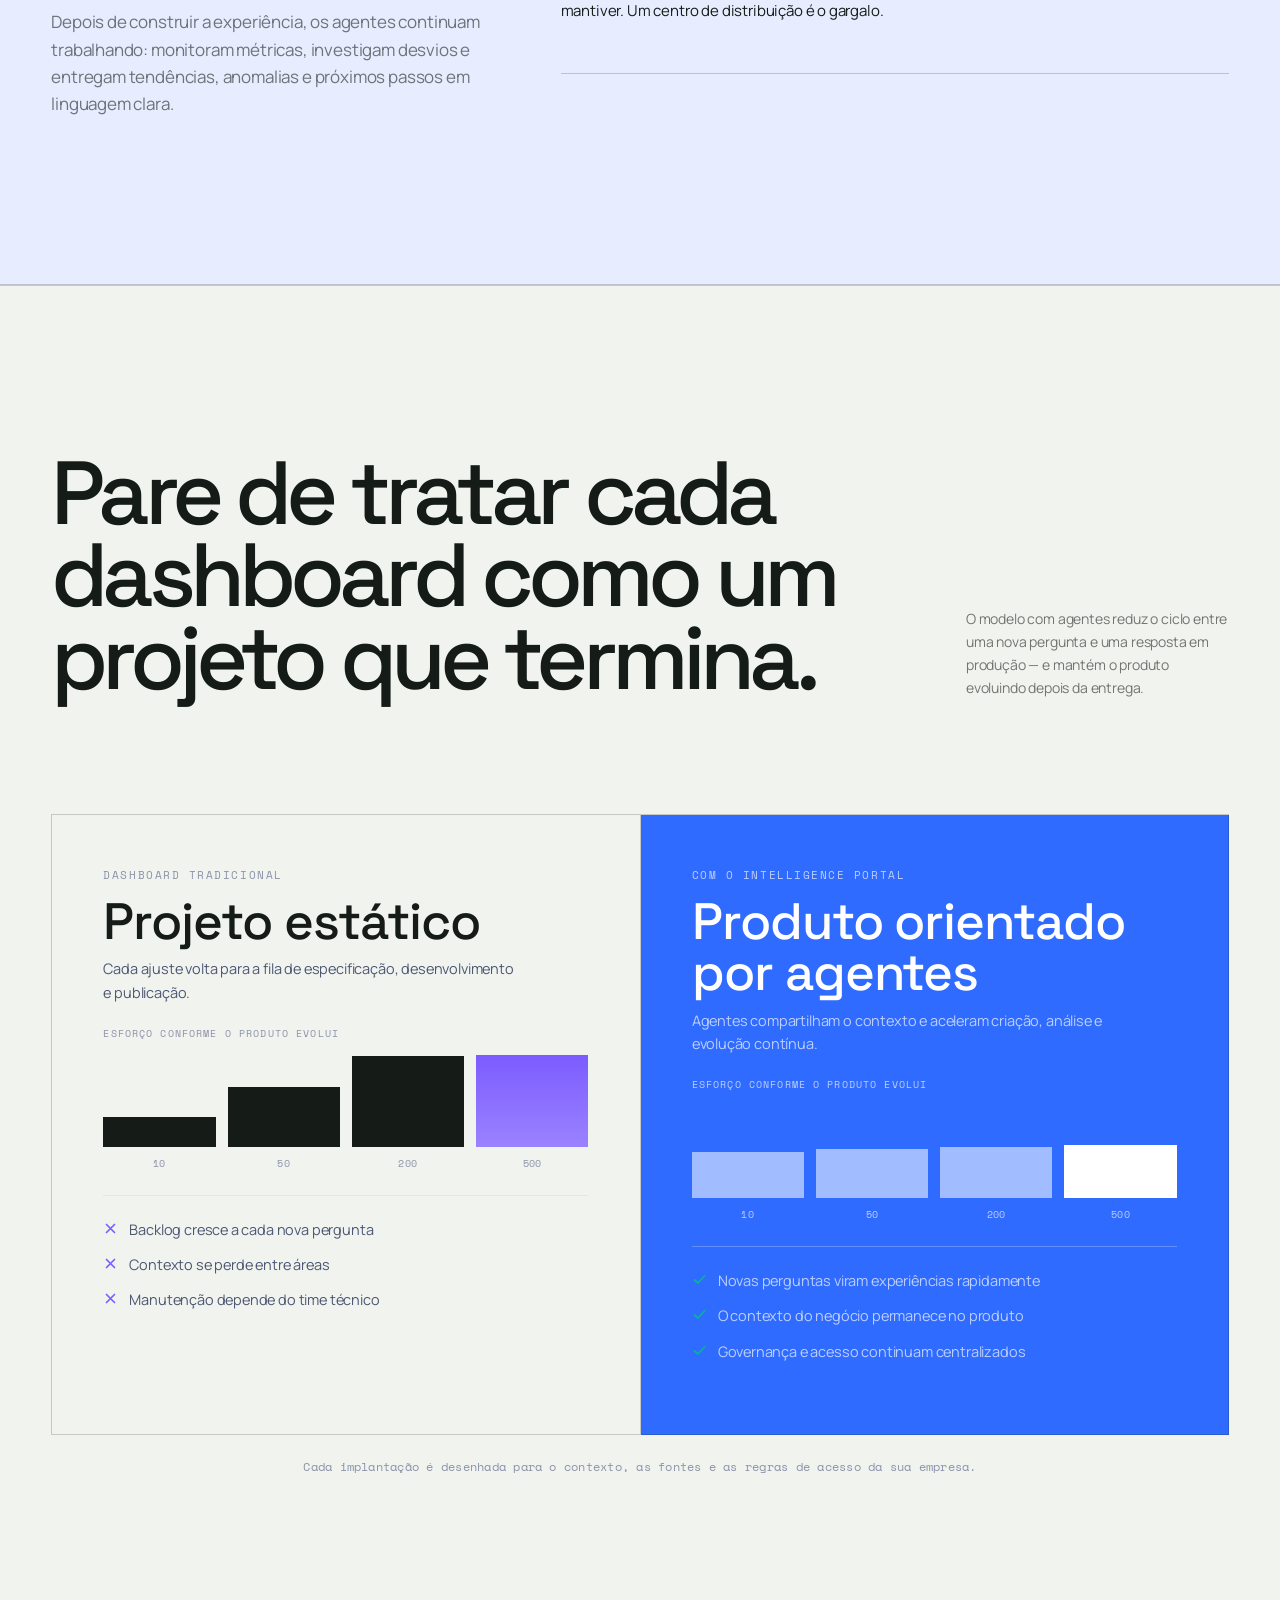
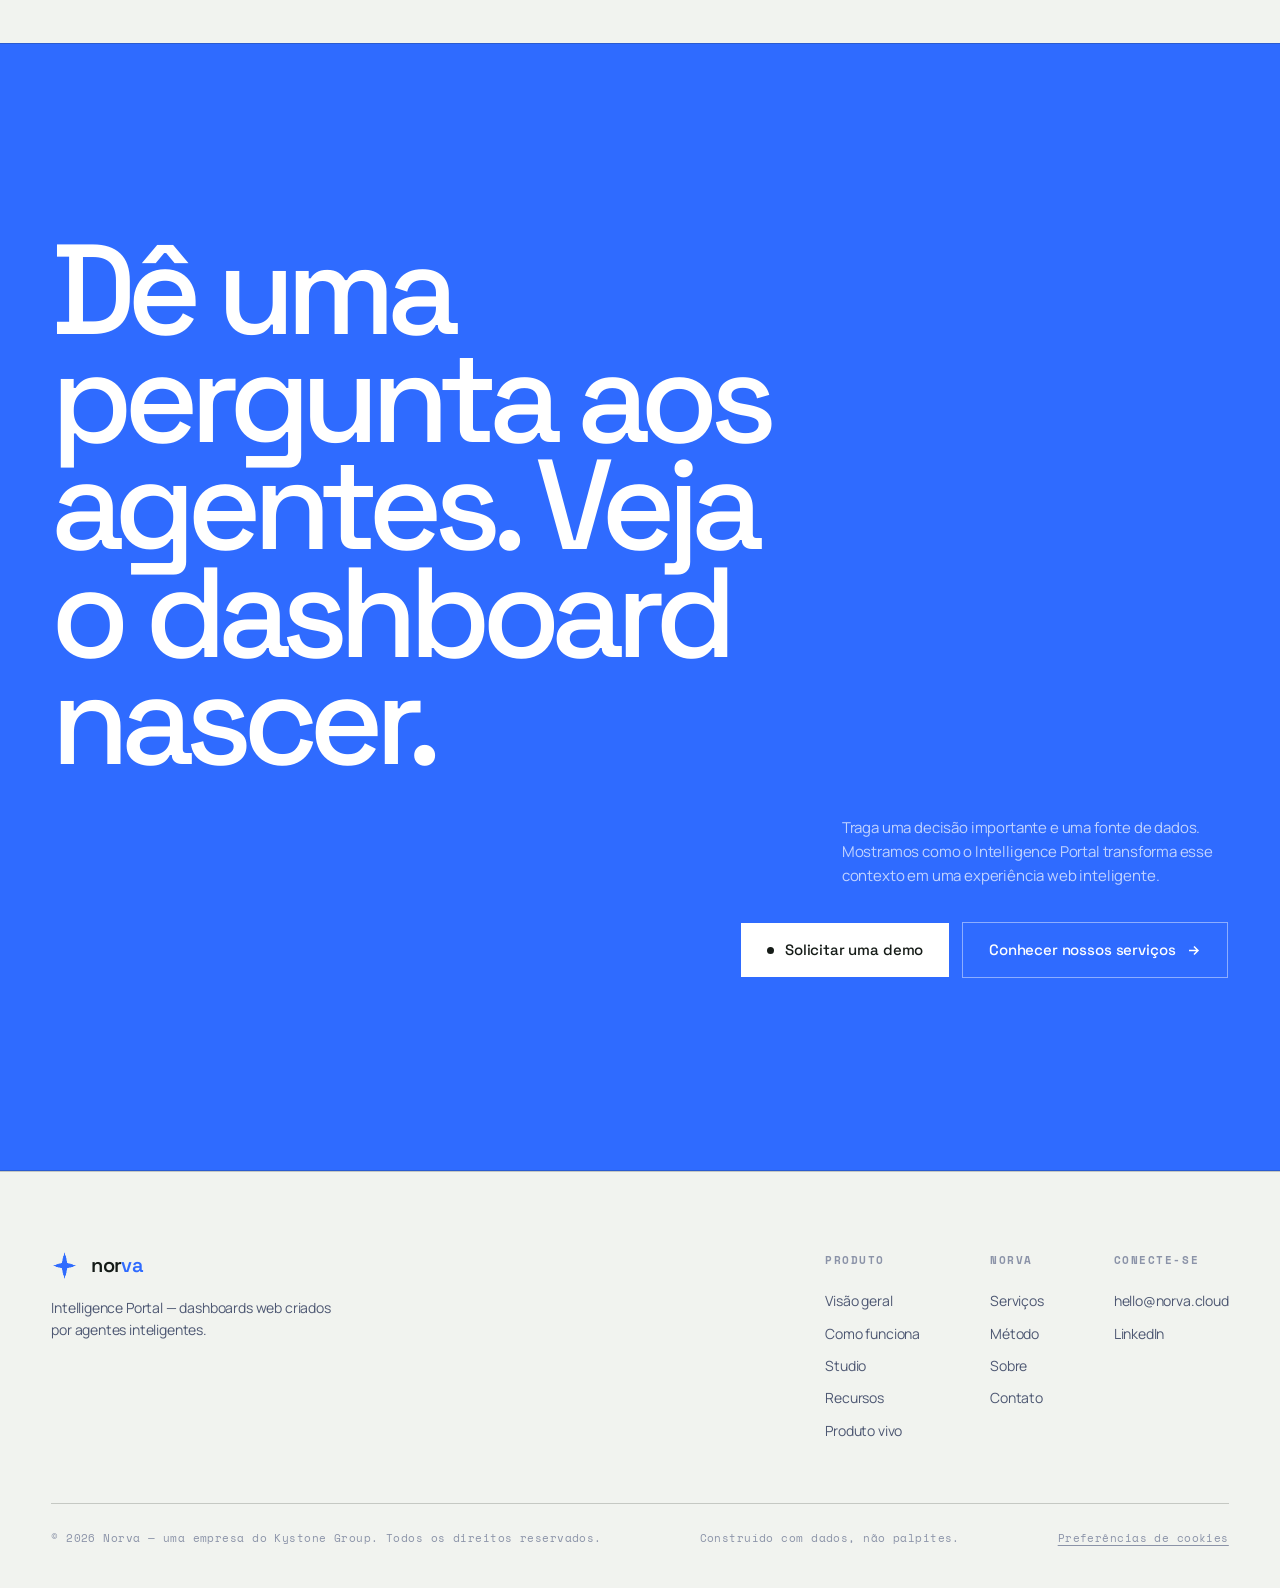
==== commit 92e72613: "chore: remove link do GitHub no rodapé O que: tira o link "GitHub" da coluna Connect do rodapé em in" ====
--- a/portal.html
+++ b/portal.html
@@ -365,7 +365,6 @@
           <h5 data-i18n="pp.foot.c3">Connect</h5>
           <a href="mailto:hello@norva.cloud">hello@norva.cloud</a>
           <a href="#">LinkedIn</a>
-          <a href="#">GitHub</a>
         </div>
       </div>
     </div>
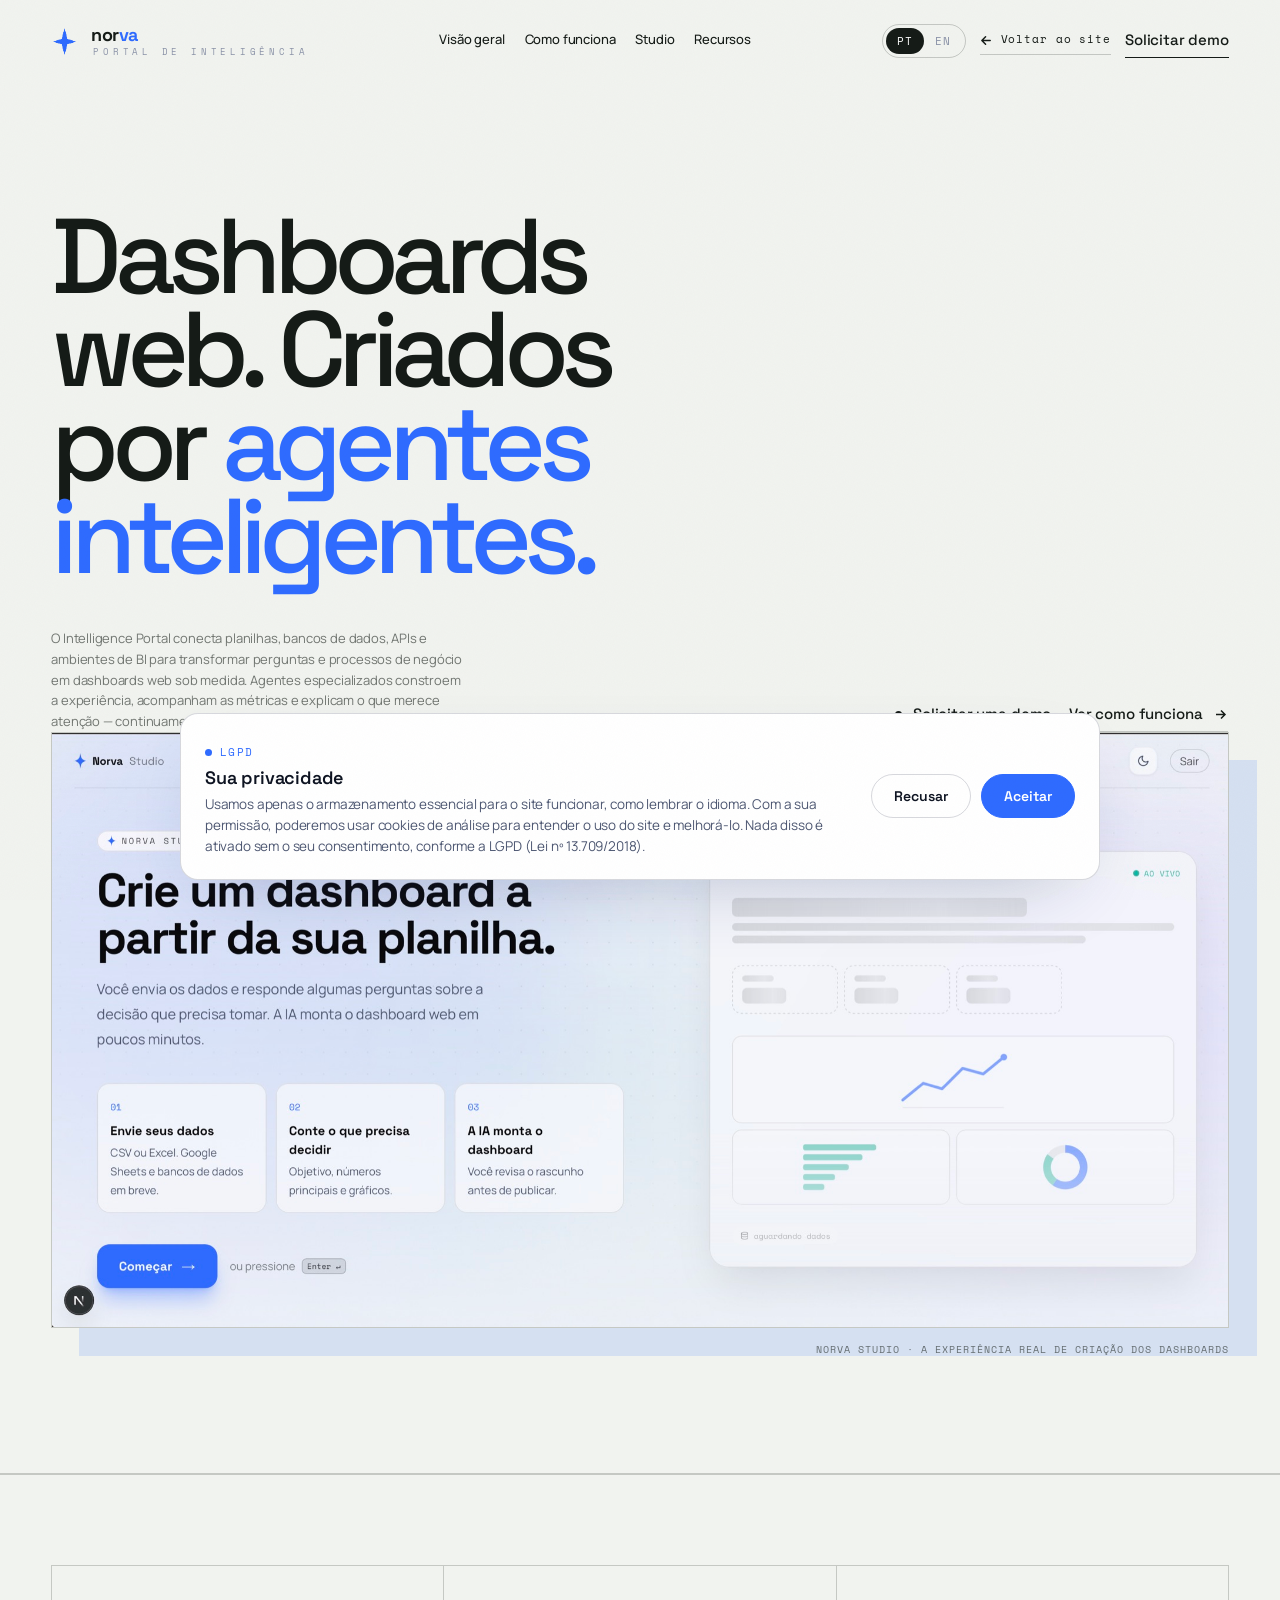
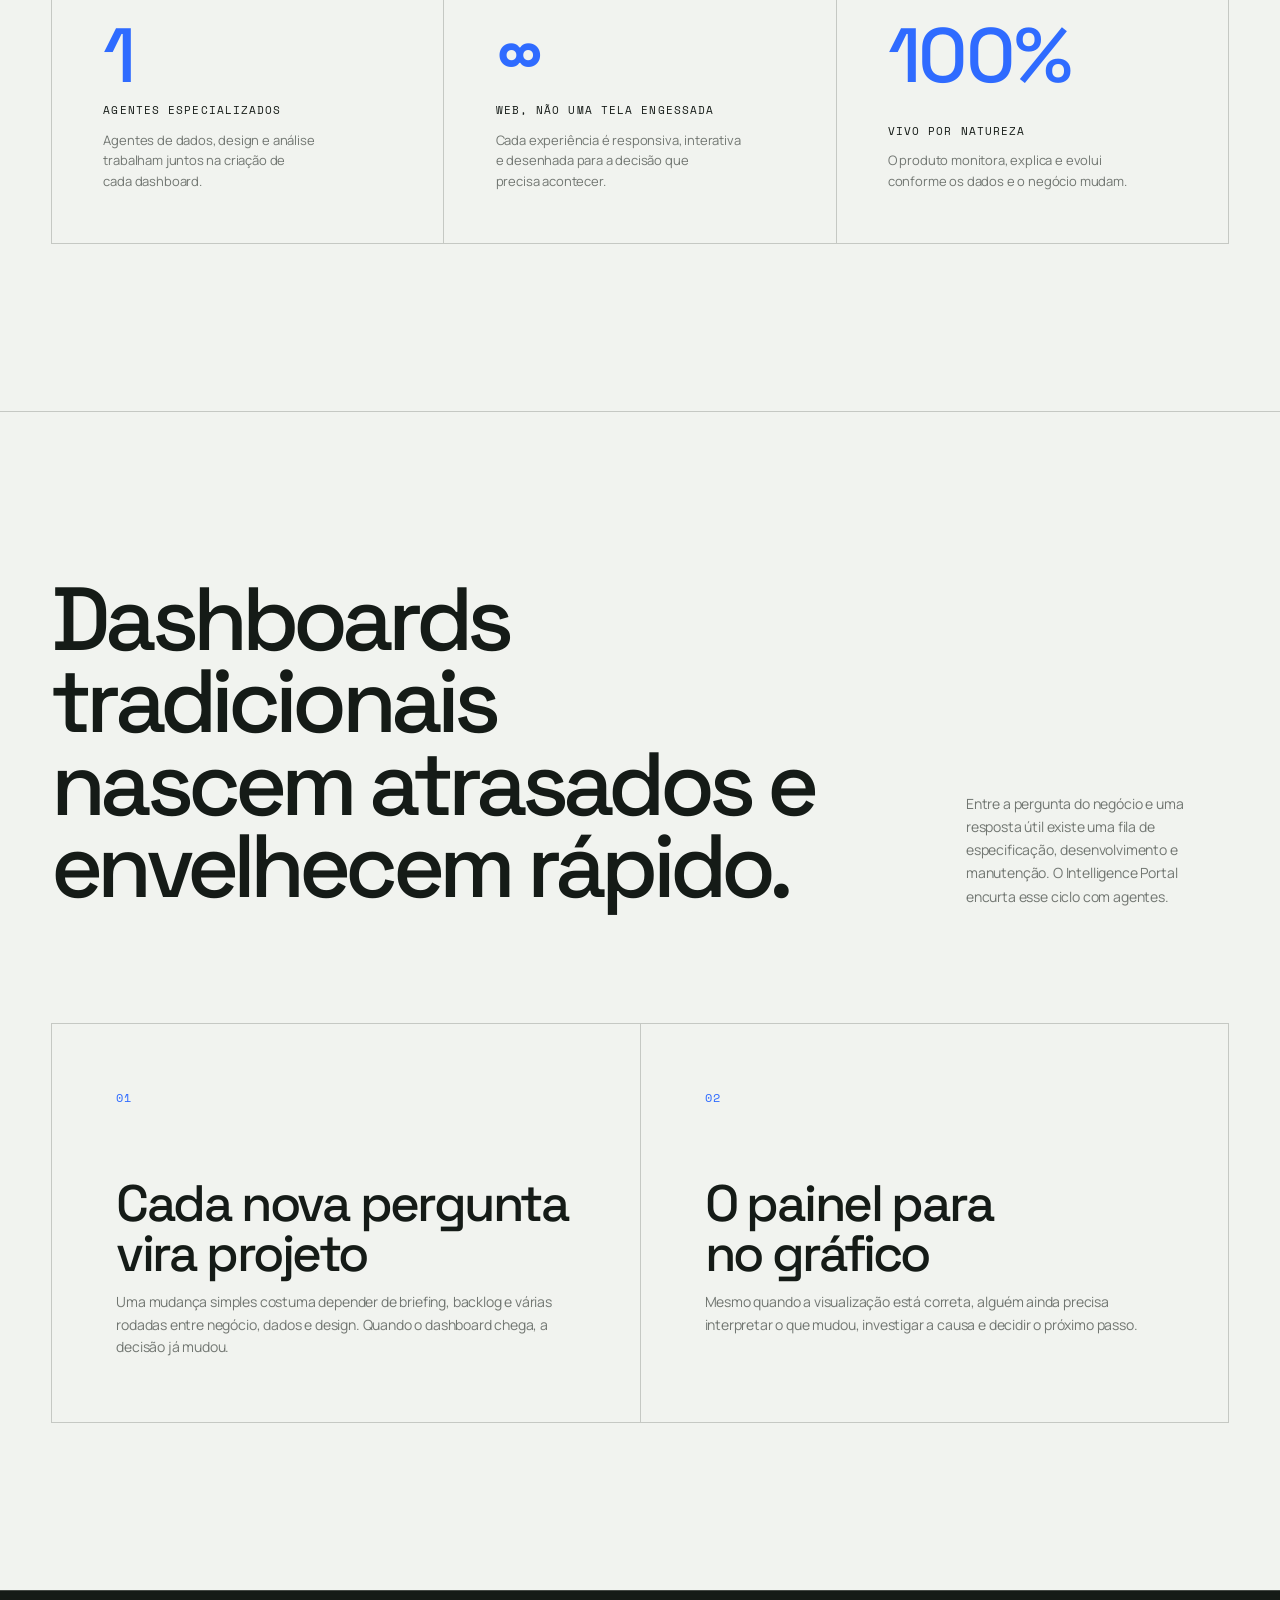
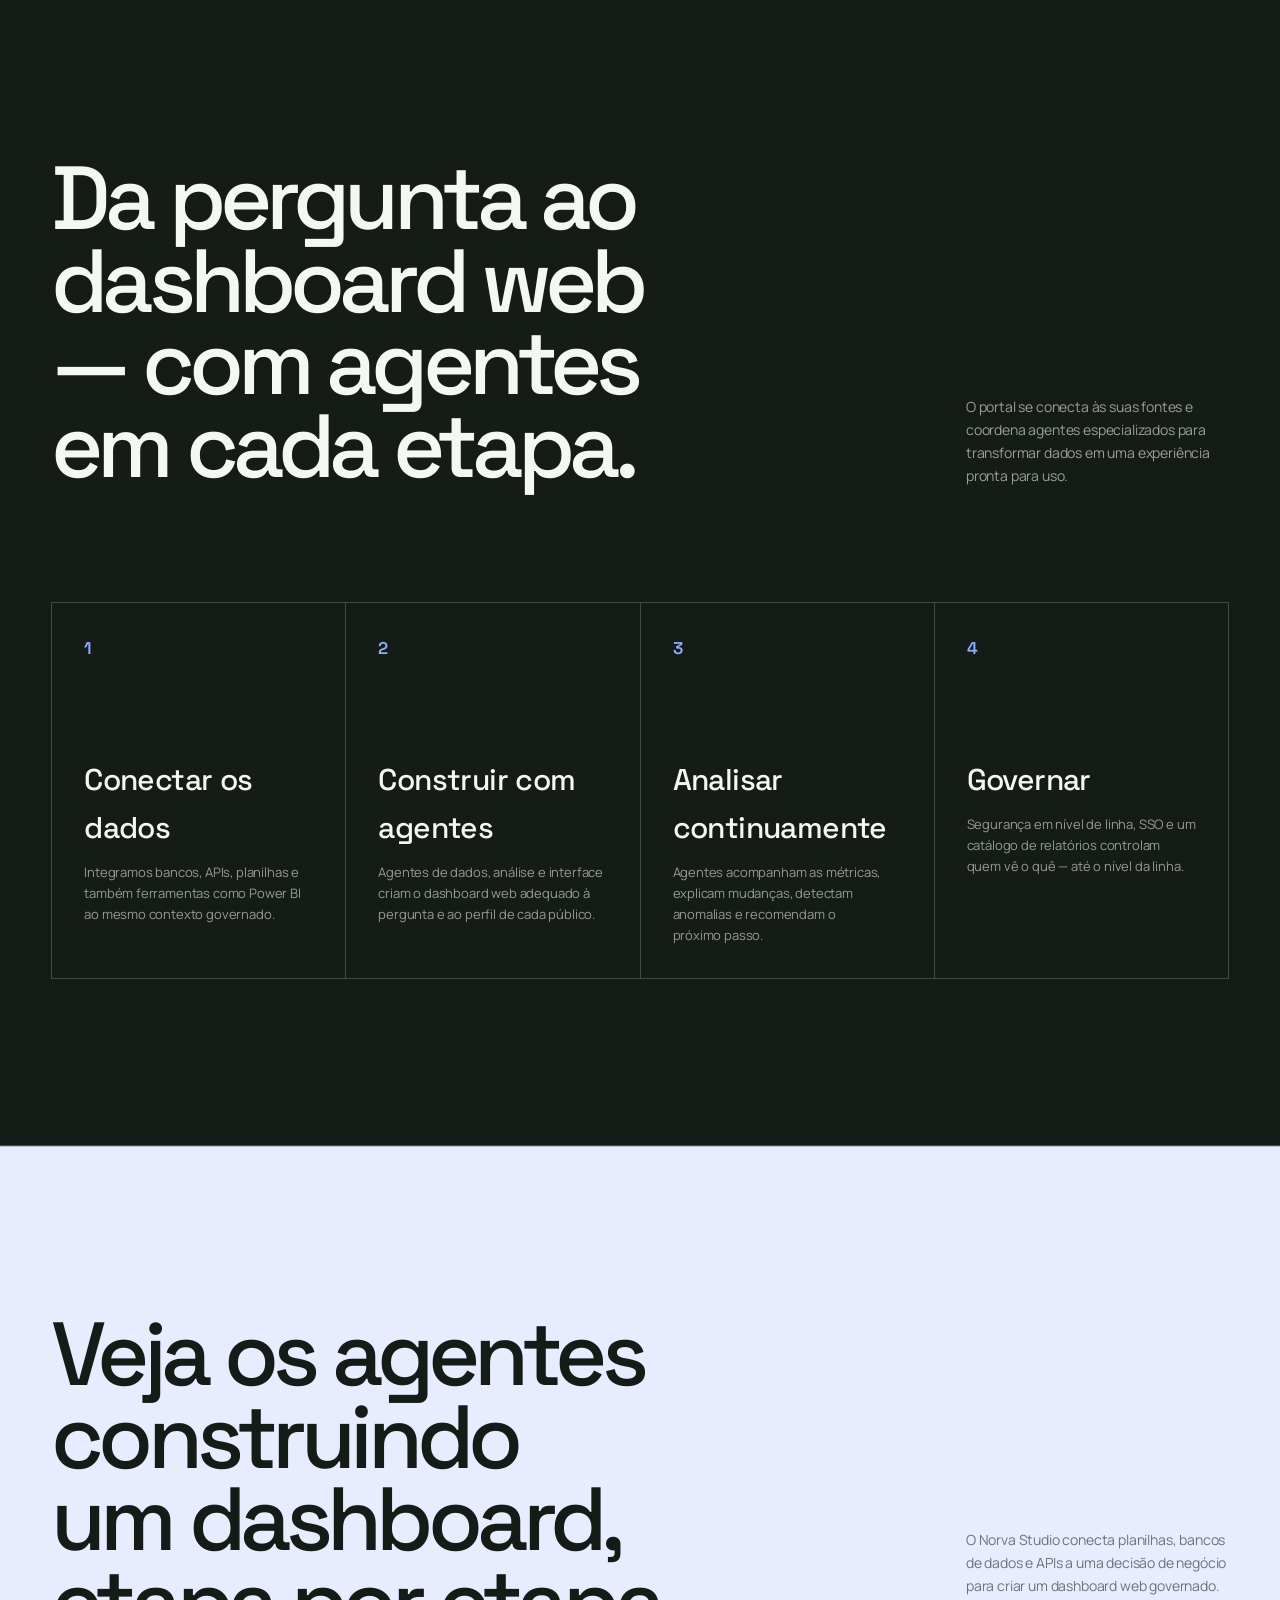
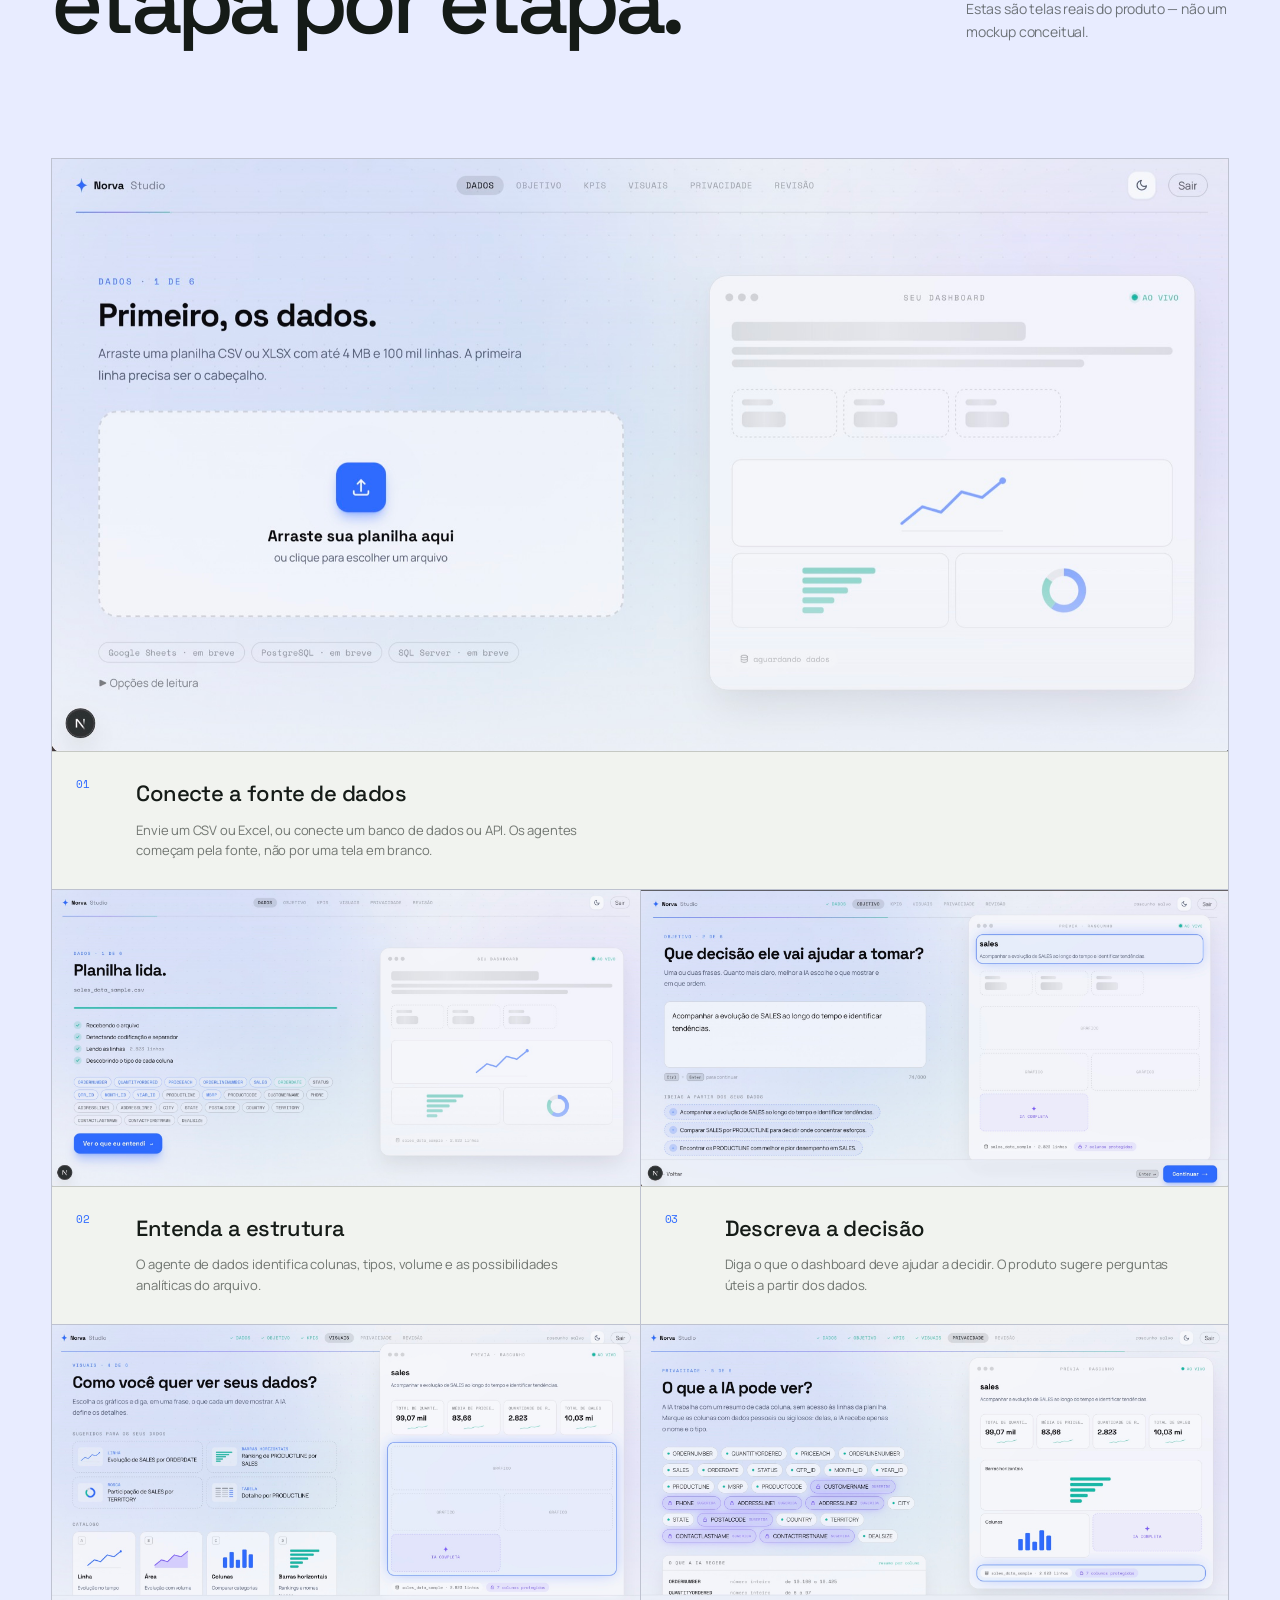
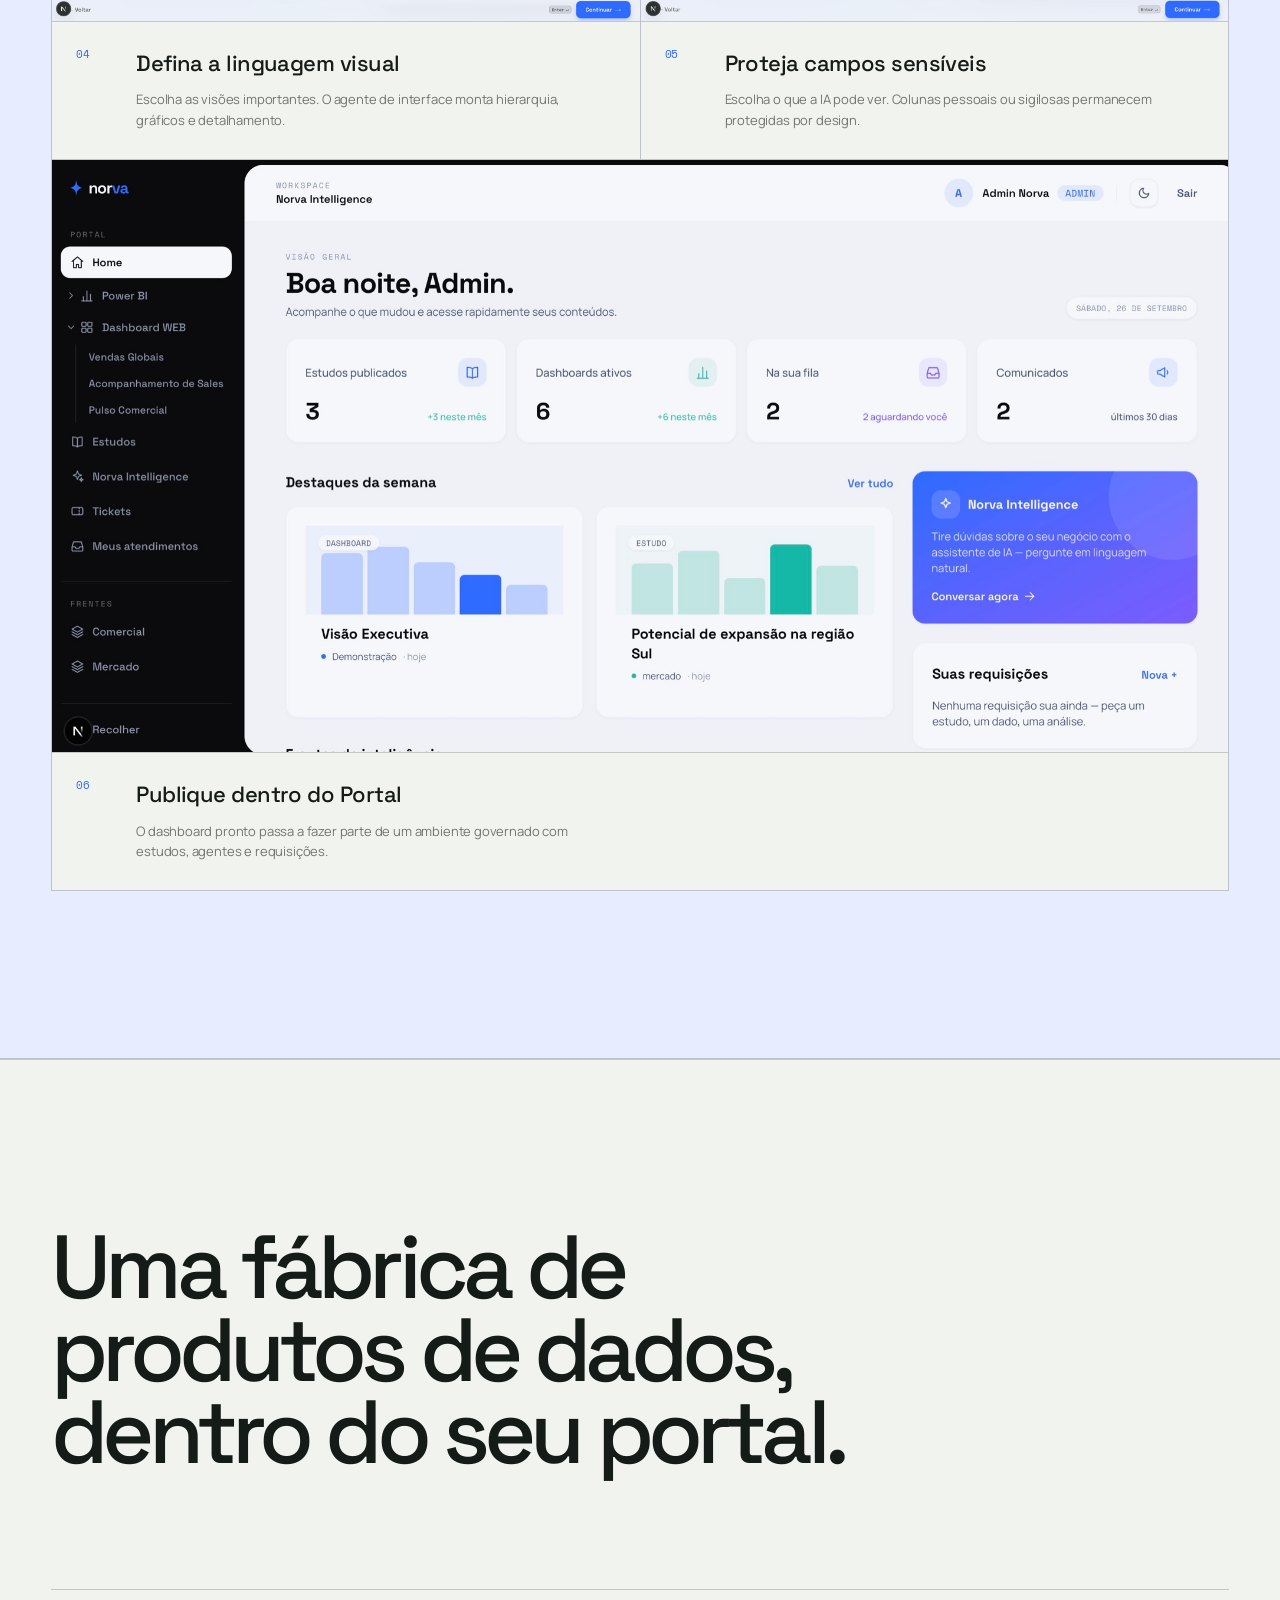
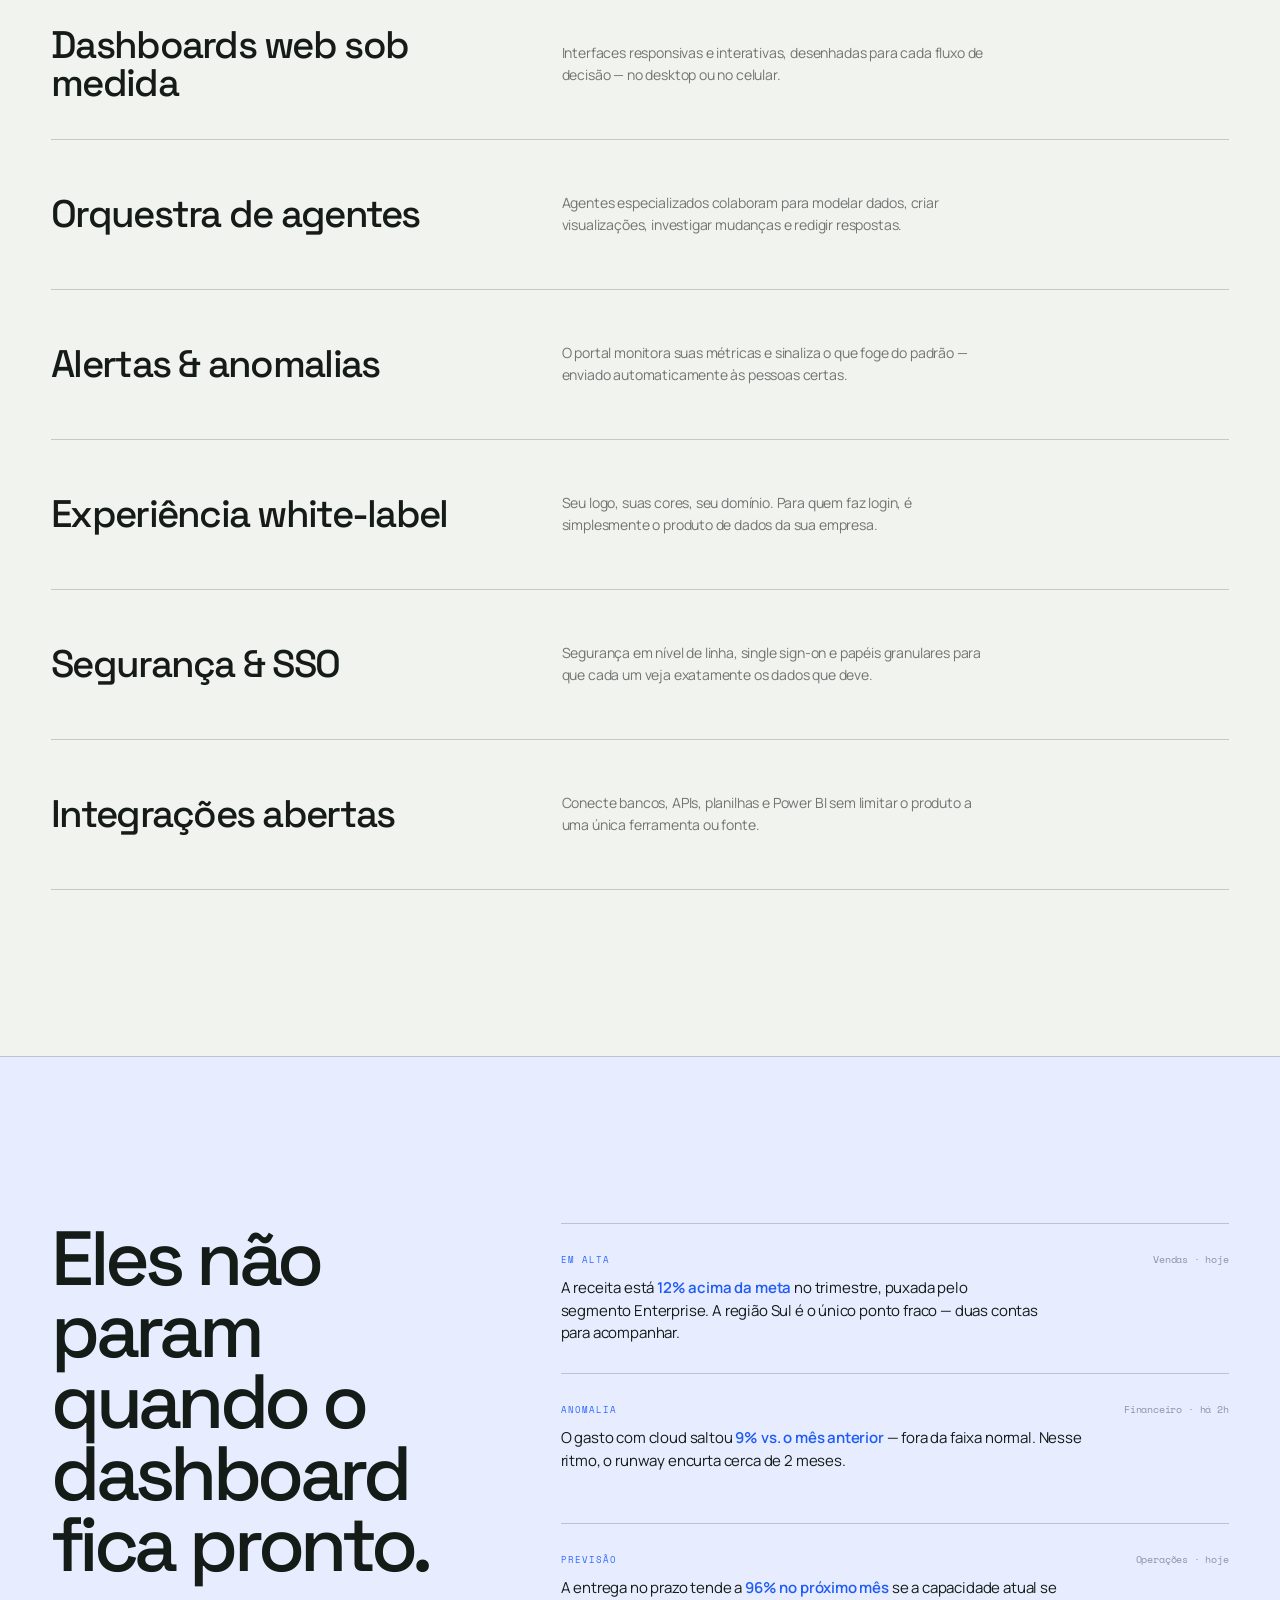
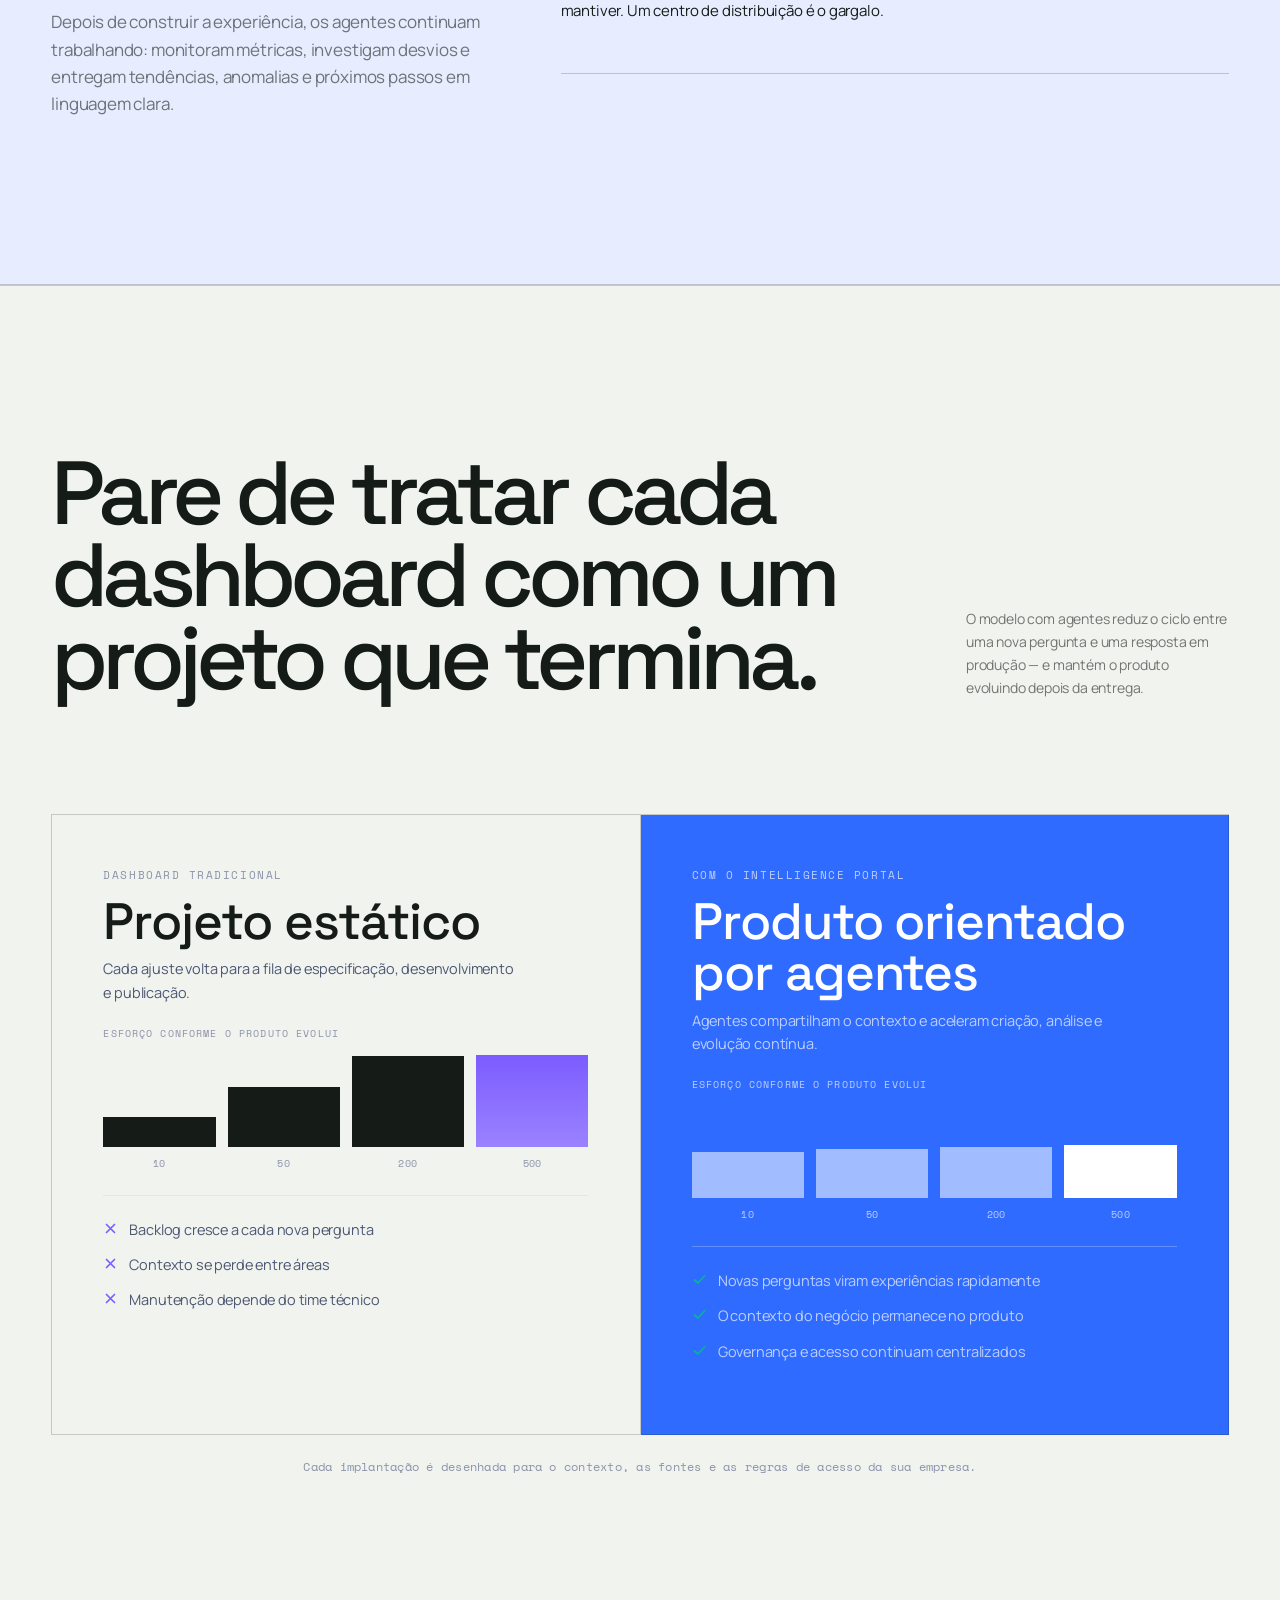
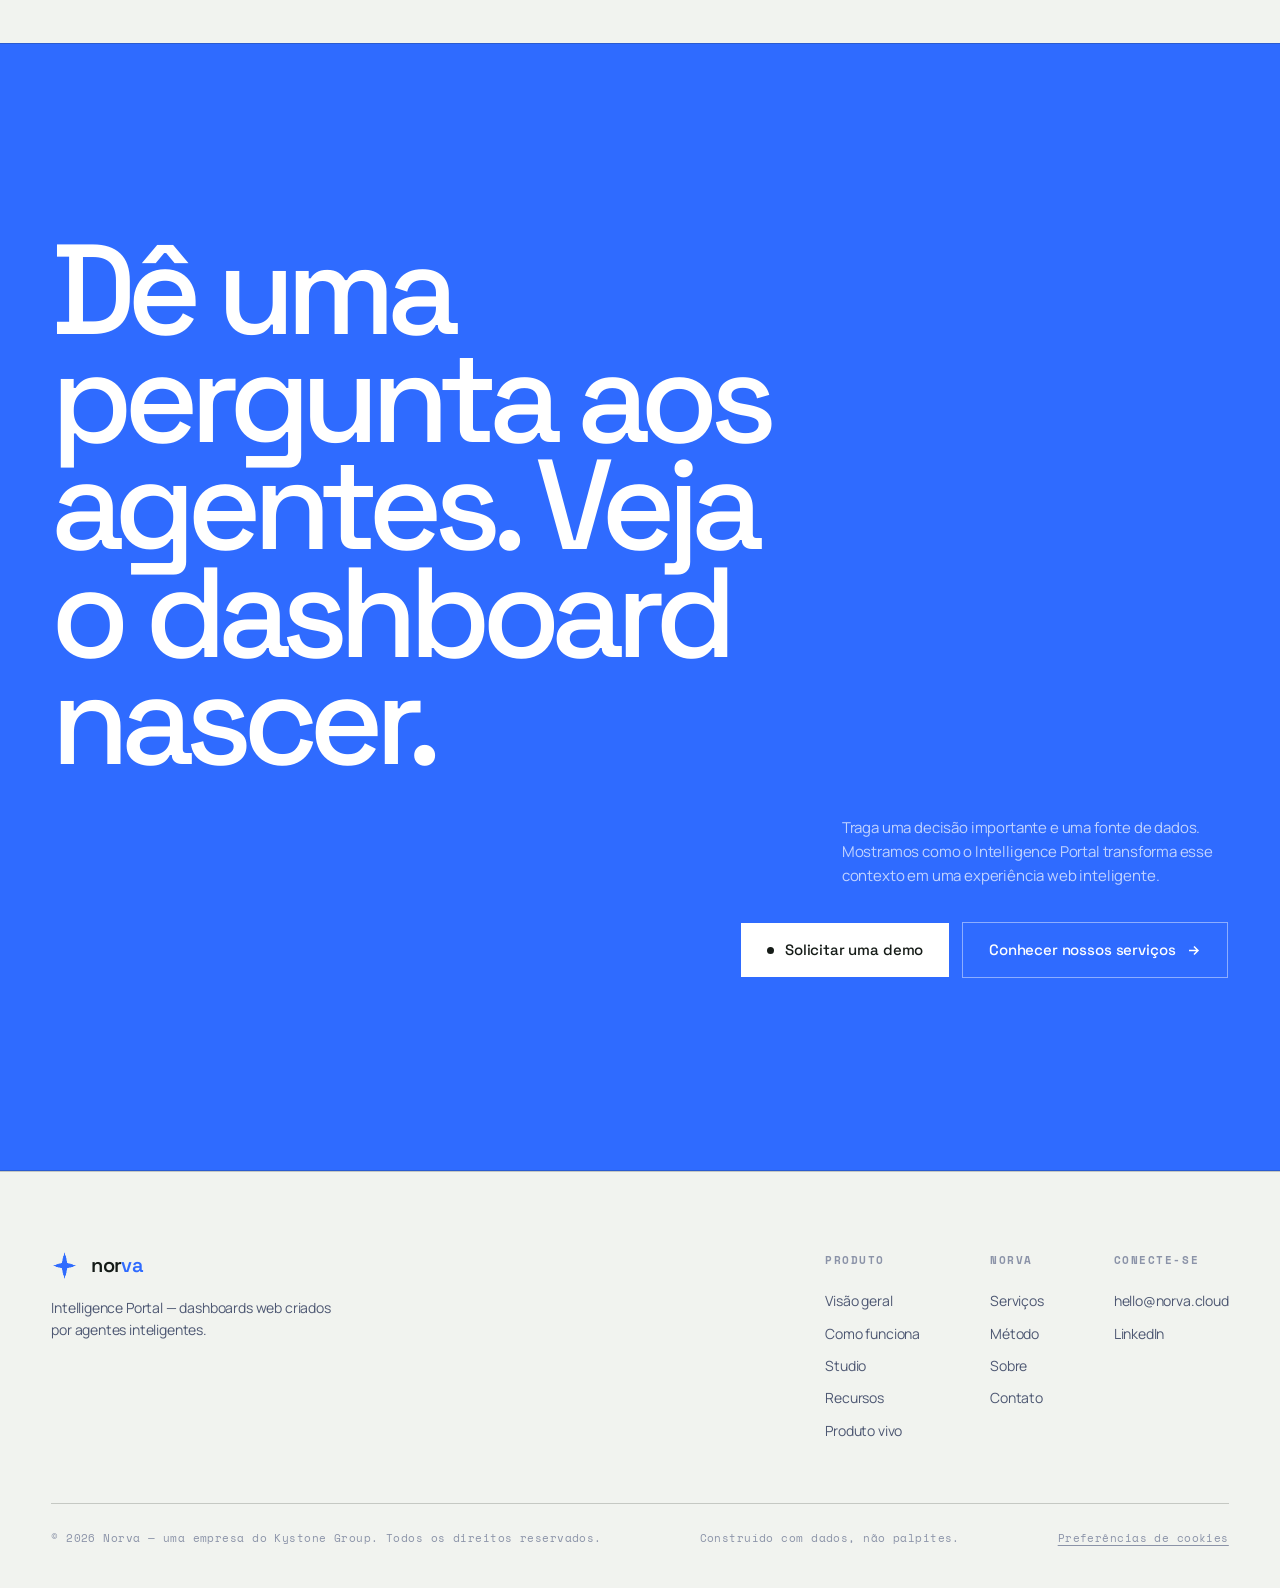
==== commit 0e6c4e4a: "fix(assets): alinha versões de cache do CSS entre index e portal O quê: todos os CSS do site (tokens" ====
--- a/portal.html
+++ b/portal.html
@@ -1,5 +1,5 @@
 <!DOCTYPE html>
-<html lang="en">
+<html lang="pt-BR">
 <head>
 <meta charset="UTF-8" />
 <meta name="viewport" content="width=device-width, initial-scale=1.0, viewport-fit=cover" />
@@ -9,12 +9,13 @@
 <link rel="preconnect" href="https://fonts.googleapis.com" />
 <link rel="preconnect" href="https://fonts.gstatic.com" crossorigin />
 <link href="https://fonts.googleapis.com/css2?family=Space+Grotesk:wght@400;500;600;700&family=Manrope:wght@400;500;600;700&family=Space+Mono:wght@400;700&display=swap" rel="stylesheet" />
-<link rel="stylesheet" href="styles.css?v=3" />
-<link rel="stylesheet" href="portal-page.css?v=2" />
-<link rel="stylesheet" href="mobile.css?v=2" />
-<link rel="stylesheet" href="refinement.css?v=2" />
-<link rel="stylesheet" href="exhibition.css?v=3" />
-<link rel="stylesheet" href="portal-exhibition.css?v=4" />
+<link rel="stylesheet" href="tokens.css?v=5" />
+<link rel="stylesheet" href="styles.css?v=5" />
+<link rel="stylesheet" href="portal-page.css?v=5" />
+<link rel="stylesheet" href="mobile.css?v=5" />
+<link rel="stylesheet" href="refinement.css?v=5" />
+<link rel="stylesheet" href="exhibition.css?v=5" />
+<link rel="stylesheet" href="portal-exhibition.css?v=5" />
 <link rel="stylesheet" href="cookie-consent.css?v=1" />
 </head>
 <body>
@@ -24,17 +25,17 @@
   <a class="brand" href="index.html#top" aria-label="Norva">
     <img class="mark brand-mark" src="assets/blue-norva-logo.png" alt="" aria-hidden="true" />
     <span class="wordmark">
-      <b style="letter-spacing:-0.03em;">nor<span style="color:var(--accent);">va</span></b>
-      <small class="product-tag" data-i18n="pp.tag">Intelligence Portal</small>
+      <b class="brand-word">nor<span class="brand-accent">va</span></b>
+      <small class="product-tag" data-i18n="pp.tag">Portal de Inteligência</small>
     </span>
   </a>
 
   <div class="nav-links" id="navLinks">
-    <a href="#overview" data-i18n="pp.nav.overview">Overview</a>
-    <a href="#how" data-i18n="pp.nav.how">How it works</a>
+    <a href="#overview" data-i18n="pp.nav.overview">Visão geral</a>
+    <a href="#how" data-i18n="pp.nav.how">Como funciona</a>
     <a href="#studio" data-i18n="pp.nav.studio">Studio</a>
-    <a href="#features" data-i18n="pp.nav.features">Features</a>
-    <a href="#licensing" data-i18n="pp.nav.licensing">Living product</a>
+    <a href="#features" data-i18n="pp.nav.features">Recursos</a>
+    <a href="#licensing" data-i18n="pp.nav.licensing">Produto vivo</a>
   </div>
 
   <div class="nav-right">
@@ -44,9 +45,9 @@
     </div>
     <a href="index.html" class="home-link">
       <svg viewBox="0 0 14 14" fill="none"><path d="M11 7H3M6 3L2 7l4 4" stroke="currentColor" stroke-width="1.6" stroke-linecap="round" stroke-linejoin="round"/></svg>
-      <span data-i18n="pp.nav.back">Back to site</span>
+      <span data-i18n="pp.nav.back">Voltar ao site</span>
     </a>
-    <a href="index.html#contact" class="btn btn-primary" data-i18n="pp.nav.cta">Request a demo</a>
+    <a href="index.html#contact" class="btn btn-primary" data-i18n="pp.nav.cta">Solicitar demo</a>
   </div>
   <button class="nav-toggle" aria-label="Open menu" aria-expanded="false" aria-controls="navLinks">
     <svg class="ico-menu" width="20" height="20" viewBox="0 0 18 18" fill="none"><path d="M2 5h14M2 9h14M2 13h14" stroke="currentColor" stroke-width="1.6" /></svg>
@@ -60,40 +61,40 @@
   <div class="phero-grid" data-parallax="0.10"></div>
   <div class="wrap">
     <div class="phero-copy">
-      <span class="eyebrow reveal" data-i18n="pp.hero.eyebrow">The Norva product</span>
-      <h1 class="reveal" data-delay="1" data-i18n="pp.hero.h1">Web dashboards. Built by <span class="gradient-text">intelligent agents.</span></h1>
-      <p class="lead reveal" data-delay="2" data-i18n="pp.hero.sub">Intelligence Portal connects spreadsheets, databases, APIs, and BI environments to turn business questions and processes into custom web dashboards. Specialized agents build the experience, monitor the metrics, and explain what deserves attention — continuously.</p>
+      <span class="eyebrow reveal" data-i18n="pp.hero.eyebrow">O produto da Norva</span>
+      <h1 class="reveal" data-delay="1" data-i18n="pp.hero.h1">Dashboards web. Criados por <span class="gradient-text">agentes inteligentes.</span></h1>
+      <p class="lead reveal" data-delay="2" data-i18n="pp.hero.sub">O Intelligence Portal conecta planilhas, bancos de dados, APIs e ambientes de BI para transformar perguntas e processos de negócio em dashboards web sob medida. Agentes especializados constroem a experiência, acompanham as métricas e explicam o que merece atenção — continuamente.</p>
       <div class="hero-cta reveal" data-delay="3">
-        <a href="index.html#contact" class="btn btn-primary"><span class="dot"></span><span data-i18n="pp.hero.cta1">Request a demo</span></a>
-        <a href="#how" class="btn btn-ghost"><span data-i18n="pp.hero.cta2">See how it works</span><svg width="15" height="15" viewBox="0 0 15 15" fill="none"><path d="M3 7.5h9M8 3.5l4 4-4 4" stroke="currentColor" stroke-width="1.5"/></svg></a>
+        <a href="index.html#contact" class="btn btn-primary"><span class="dot"></span><span data-i18n="pp.hero.cta1">Solicitar uma demo</span></a>
+        <a href="#how" class="btn btn-ghost"><span data-i18n="pp.hero.cta2">Ver como funciona</span><svg width="15" height="15" viewBox="0 0 15 15" fill="none"><path d="M3 7.5h9M8 3.5l4 4-4 4" stroke="currentColor" stroke-width="1.5"/></svg></a>
       </div>
     </div>
 
     <figure class="portal-visual product-screenshot reveal" data-delay="2">
       <img src="assets/portal/studio-home.jpg" alt="Norva Studio creating a web dashboard from a spreadsheet" width="2000" height="1011" fetchpriority="high" />
-      <figcaption data-i18n="pp.hero.visual.caption">Norva Studio · the real dashboard creation experience</figcaption>
+      <figcaption data-i18n="pp.hero.visual.caption">Norva Studio · a experiência real de criação dos dashboards</figcaption>
     </figure>
   </div>
 </header>
 
 <!-- ============================ VALUE STRIP ============================ -->
-<section class="section" style="padding-top: clamp(50px,7vw,90px);">
+<section class="section section--intro">
   <div class="wrap">
     <div class="vstrip reveal">
       <div class="vcell">
         <span class="vnum gradient-text">1</span>
-        <span class="vlbl" data-i18n="pp.v1.l">Specialized agents</span>
-        <span class="vsub" data-i18n="pp.v1.s">Data, design, and analysis agents work together to create each dashboard.</span>
+        <span class="vlbl" data-i18n="pp.v1.l">Agentes especializados</span>
+        <span class="vsub" data-i18n="pp.v1.s">Agentes de dados, design e análise trabalham juntos na criação de cada dashboard.</span>
       </div>
       <div class="vcell">
         <span class="vnum gradient-text">∞</span>
-        <span class="vlbl" data-i18n="pp.v2.l">Web, not a rigid canvas</span>
-        <span class="vsub" data-i18n="pp.v2.s">Every experience is responsive, interactive, and designed for the decision at hand.</span>
+        <span class="vlbl" data-i18n="pp.v2.l">Web, não uma tela engessada</span>
+        <span class="vsub" data-i18n="pp.v2.s">Cada experiência é responsiva, interativa e desenhada para a decisão que precisa acontecer.</span>
       </div>
       <div class="vcell">
         <span class="vnum gradient-text">100%</span>
-        <span class="vlbl" data-i18n="pp.v3.l">Alive by design</span>
-        <span class="vsub" data-i18n="pp.v3.s">The product monitors, explains, and evolves as your data and business change.</span>
+        <span class="vlbl" data-i18n="pp.v3.l">Vivo por natureza</span>
+        <span class="vsub" data-i18n="pp.v3.s">O produto monitora, explica e evolui conforme os dados e o negócio mudam.</span>
       </div>
     </div>
   </div>
@@ -103,55 +104,55 @@
 <section class="section" id="problem">
   <div class="wrap">
     <div class="section-head reveal">
-      <span class="eyebrow" data-i18n="pp.prob.eyebrow">The problem</span>
-      <h2 data-i18n="pp.prob.title">Traditional dashboards launch late and age fast.</h2>
-      <p data-i18n="pp.prob.sub">Between a business question and a useful answer sits a queue of specification, development, and maintenance. Intelligence Portal shortens that cycle with agents.</p>
+      <span class="eyebrow" data-i18n="pp.prob.eyebrow">O problema</span>
+      <h2 data-i18n="pp.prob.title">Dashboards tradicionais nascem atrasados e envelhecem rápido.</h2>
+      <p data-i18n="pp.prob.sub">Entre a pergunta do negócio e uma resposta útil existe uma fila de especificação, desenvolvimento e manutenção. O Intelligence Portal encurta esse ciclo com agentes.</p>
     </div>
     <div class="prob-grid">
       <article class="prob reveal" data-delay="1">
         <div class="strike"><svg viewBox="0 0 18 18" fill="none"><path d="M4 4l10 10M14 4L4 14" stroke="currentColor" stroke-width="1.8" stroke-linecap="round"/></svg></div>
         <div class="pnum">01</div>
-        <h3 data-i18n="pp.prob1.t">Every new question becomes a project</h3>
-        <p data-i18n="pp.prob1.p">A simple change often depends on a brief, a backlog, and several rounds between business, data, and design. By delivery, the decision has already moved.</p>
+        <h3 data-i18n="pp.prob1.t">Cada nova pergunta vira projeto</h3>
+        <p data-i18n="pp.prob1.p">Uma mudança simples costuma depender de briefing, backlog e várias rodadas entre negócio, dados e design. Quando o dashboard chega, a decisão já mudou.</p>
       </article>
       <article class="prob reveal" data-delay="2">
         <div class="strike"><svg viewBox="0 0 18 18" fill="none"><path d="M4 4l10 10M14 4L4 14" stroke="currentColor" stroke-width="1.8" stroke-linecap="round"/></svg></div>
         <div class="pnum">02</div>
-        <h3 data-i18n="pp.prob2.t">The dashboard stops at the chart</h3>
-        <p data-i18n="pp.prob2.p">Even when the visualization is correct, someone still needs to interpret what changed, investigate the cause, and decide what happens next.</p>
+        <h3 data-i18n="pp.prob2.t">O painel para no gráfico</h3>
+        <p data-i18n="pp.prob2.p">Mesmo quando a visualização está correta, alguém ainda precisa interpretar o que mudou, investigar a causa e decidir o próximo passo.</p>
       </article>
     </div>
   </div>
 </section>
 
 <!-- ============================ HOW IT WORKS ============================ -->
-<section class="section" id="how" style="background: linear-gradient(180deg, var(--bg-2), var(--surface)); border-block: 1px solid var(--line-soft);">
-  <div class="wrap">
-    <div class="section-head reveal">
-      <span class="eyebrow" data-i18n="pp.how.eyebrow">How it works</span>
-      <h2 data-i18n="pp.how.title">From question to web dashboard — with agents at every step.</h2>
-      <p data-i18n="pp.how.sub">The portal connects to your sources and coordinates specialized agents to turn data into a production-ready experience.</p>
+<section class="section band-down" id="how">
+  <div class="wrap">
+    <div class="section-head reveal">
+      <span class="eyebrow" data-i18n="pp.how.eyebrow">Como funciona</span>
+      <h2 data-i18n="pp.how.title">Da pergunta ao dashboard web — com agentes em cada etapa.</h2>
+      <p data-i18n="pp.how.sub">O portal se conecta às suas fontes e coordena agentes especializados para transformar dados em uma experiência pronta para uso.</p>
     </div>
     <div class="flow">
       <div class="flow-step reveal" data-delay="1">
         <div class="fn">1</div>
-        <h3 data-i18n="pp.how1.t">Connect the data</h3>
-        <p data-i18n="pp.how1.p">We integrate databases, APIs, spreadsheets, and tools such as Power BI into one governed context.</p>
+        <h3 data-i18n="pp.how1.t">Conectar os dados</h3>
+        <p data-i18n="pp.how1.p">Integramos bancos, APIs, planilhas e também ferramentas como Power BI ao mesmo contexto governado.</p>
       </div>
       <div class="flow-step reveal" data-delay="2">
         <div class="fn">2</div>
-        <h3 data-i18n="pp.how2.t">Build with agents</h3>
-        <p data-i18n="pp.how2.p">Data, analysis, and interface agents create the right web dashboard for each question and audience.</p>
+        <h3 data-i18n="pp.how2.t">Construir com agentes</h3>
+        <p data-i18n="pp.how2.p">Agentes de dados, análise e interface criam o dashboard web adequado à pergunta e ao perfil de cada público.</p>
       </div>
       <div class="flow-step reveal" data-delay="3">
         <div class="fn">3</div>
-        <h3 data-i18n="pp.how3.t">Analyze continuously</h3>
-        <p data-i18n="pp.how3.p">Agents monitor metrics, explain changes, detect anomalies, and recommend what happens next.</p>
+        <h3 data-i18n="pp.how3.t">Analisar continuamente</h3>
+        <p data-i18n="pp.how3.p">Agentes acompanham as métricas, explicam mudanças, detectam anomalias e recomendam o próximo passo.</p>
       </div>
       <div class="flow-step reveal" data-delay="4">
         <div class="fn">4</div>
-        <h3 data-i18n="pp.how4.t">Govern</h3>
-        <p data-i18n="pp.how4.p">Row-level security, SSO, and a report catalog control who sees what — down to the row.</p>
+        <h3 data-i18n="pp.how4.t">Governar</h3>
+        <p data-i18n="pp.how4.p">Segurança em nível de linha, SSO e um catálogo de relatórios controlam quem vê o quê — até o nível da linha.</p>
       </div>
     </div>
   </div>
@@ -161,40 +162,40 @@
 <section class="section studio-tour" id="studio">
   <div class="wrap">
     <div class="section-head reveal">
-      <span class="eyebrow" data-i18n="pp.studio.eyebrow">The real product</span>
-      <h2 data-i18n="pp.studio.title">Watch the agents build a dashboard, step by step.</h2>
-      <p data-i18n="pp.studio.sub">Norva Studio connects spreadsheets, databases, and APIs to a business decision and creates a governed web dashboard. This is the actual product — not a concept render.</p>
+      <span class="eyebrow" data-i18n="pp.studio.eyebrow">O produto real</span>
+      <h2 data-i18n="pp.studio.title">Veja os agentes construindo um dashboard, etapa por etapa.</h2>
+      <p data-i18n="pp.studio.sub">O Norva Studio conecta planilhas, bancos de dados e APIs a uma decisão de negócio para criar um dashboard web governado. Estas são telas reais do produto — não um mockup conceitual.</p>
     </div>
 
     <div class="studio-gallery">
       <figure class="studio-shot studio-shot-wide reveal">
         <img src="assets/portal/studio-upload.jpg" alt="Uploading a spreadsheet in Norva Studio" width="2000" height="1006" loading="lazy" decoding="async" />
-        <figcaption><span>01</span><div><b data-i18n="pp.studio.s1.t">Connect the data source</b><small data-i18n="pp.studio.s1.p">Upload CSV or Excel, or connect a database or API. The agents begin with the source, not with a blank canvas.</small></div></figcaption>
+        <figcaption><span>01</span><div><b data-i18n="pp.studio.s1.t">Conecte a fonte de dados</b><small data-i18n="pp.studio.s1.p">Envie um CSV ou Excel, ou conecte um banco de dados ou API. Os agentes começam pela fonte, não por uma tela em branco.</small></div></figcaption>
       </figure>
 
       <figure class="studio-shot reveal">
         <img src="assets/portal/studio-data-read.jpg" alt="Norva Studio reading and understanding spreadsheet columns" width="2000" height="1004" loading="lazy" decoding="async" />
-        <figcaption><span>02</span><div><b data-i18n="pp.studio.s2.t">Understand the structure</b><small data-i18n="pp.studio.s2.p">The data agent identifies columns, types, volume, and the analytical possibilities in the file.</small></div></figcaption>
+        <figcaption><span>02</span><div><b data-i18n="pp.studio.s2.t">Entenda a estrutura</b><small data-i18n="pp.studio.s2.p">O agente de dados identifica colunas, tipos, volume e as possibilidades analíticas do arquivo.</small></div></figcaption>
       </figure>
 
       <figure class="studio-shot reveal">
         <img src="assets/portal/studio-objective.jpg" alt="Defining the business decision for the dashboard" width="2000" height="1009" loading="lazy" decoding="async" />
-        <figcaption><span>03</span><div><b data-i18n="pp.studio.s3.t">Describe the decision</b><small data-i18n="pp.studio.s3.p">Tell the agents what the dashboard must help decide. The product suggests useful questions from the data.</small></div></figcaption>
+        <figcaption><span>03</span><div><b data-i18n="pp.studio.s3.t">Descreva a decisão</b><small data-i18n="pp.studio.s3.p">Diga o que o dashboard deve ajudar a decidir. O produto sugere perguntas úteis a partir dos dados.</small></div></figcaption>
       </figure>
 
       <figure class="studio-shot reveal">
         <img src="assets/portal/studio-visuals.jpg" alt="Selecting dashboard charts suggested by Norva Studio" width="2000" height="1001" loading="lazy" decoding="async" />
-        <figcaption><span>04</span><div><b data-i18n="pp.studio.s4.t">Shape the visual language</b><small data-i18n="pp.studio.s4.p">Choose the views that matter. The interface agent assembles hierarchy, charts, and detail.</small></div></figcaption>
+        <figcaption><span>04</span><div><b data-i18n="pp.studio.s4.t">Defina a linguagem visual</b><small data-i18n="pp.studio.s4.p">Escolha as visões importantes. O agente de interface monta hierarquia, gráficos e detalhamento.</small></div></figcaption>
       </figure>
 
       <figure class="studio-shot reveal">
         <img src="assets/portal/studio-privacy.jpg" alt="Choosing which data the AI can access in Norva Studio" width="2000" height="1001" loading="lazy" decoding="async" />
-        <figcaption><span>05</span><div><b data-i18n="pp.studio.s5.t">Protect sensitive fields</b><small data-i18n="pp.studio.s5.p">Choose what the AI can see. Personal or confidential columns can remain protected by design.</small></div></figcaption>
+        <figcaption><span>05</span><div><b data-i18n="pp.studio.s5.t">Proteja campos sensíveis</b><small data-i18n="pp.studio.s5.p">Escolha o que a IA pode ver. Colunas pessoais ou sigilosas permanecem protegidas por design.</small></div></figcaption>
       </figure>
 
       <figure class="studio-shot studio-shot-wide reveal">
         <img src="assets/portal/portal-home.jpg" alt="Published web dashboards inside the Norva Intelligence Portal" width="2000" height="1003" loading="lazy" decoding="async" />
-        <figcaption><span>06</span><div><b data-i18n="pp.studio.s6.t">Publish inside the Portal</b><small data-i18n="pp.studio.s6.p">The finished dashboard becomes part of a governed workspace alongside studies, agents, and requests.</small></div></figcaption>
+        <figcaption><span>06</span><div><b data-i18n="pp.studio.s6.t">Publique dentro do Portal</b><small data-i18n="pp.studio.s6.p">O dashboard pronto passa a fazer parte de um ambiente governado com estudos, agentes e requisições.</small></div></figcaption>
       </figure>
     </div>
   </div>
@@ -204,64 +205,64 @@
 <section class="section" id="features">
   <div class="wrap">
     <div class="section-head reveal">
-      <span class="eyebrow" data-i18n="pp.feat.eyebrow">What's inside</span>
-      <h2 data-i18n="pp.feat.title">A data product factory, inside your portal.</h2>
+      <span class="eyebrow" data-i18n="pp.feat.eyebrow">O que tem dentro</span>
+      <h2 data-i18n="pp.feat.title">Uma fábrica de produtos de dados, dentro do seu portal.</h2>
     </div>
     <div class="services-grid">
       <article class="svc reveal" data-delay="1">
         <svg class="svc-ico" viewBox="0 0 40 40" fill="none"><rect x="4" y="22" width="7" height="14" rx="1.5" stroke="currentColor" stroke-width="1.6"/><rect x="16.5" y="12" width="7" height="24" rx="1.5" stroke="currentColor" stroke-width="1.6"/><rect x="29" y="4" width="7" height="32" rx="1.5" stroke="currentColor" stroke-width="1.6"/></svg>
-        <h3 data-i18n="pp.f1.t">Custom web dashboards</h3>
-        <p data-i18n="pp.f1.p">Responsive, interactive interfaces designed for each decision flow — on desktop or mobile.</p>
+        <h3 data-i18n="pp.f1.t">Dashboards web sob medida</h3>
+        <p data-i18n="pp.f1.p">Interfaces responsivas e interativas, desenhadas para cada fluxo de decisão — no desktop ou no celular.</p>
       </article>
       <article class="svc reveal" data-delay="2">
         <svg class="svc-ico" viewBox="0 0 40 40" fill="none"><path d="M20 5l3.1 9L32 17.2l-7.4 4.8L26.6 32 20 26.8 13.4 32l2-10L8 17.2 16.9 14 20 5z" stroke="currentColor" stroke-width="1.6" stroke-linejoin="round"/></svg>
-        <h3 data-i18n="pp.f2.t">Agent orchestration</h3>
-        <p data-i18n="pp.f2.p">Specialized agents collaborate to model data, create visualizations, investigate changes, and write answers.</p>
+        <h3 data-i18n="pp.f2.t">Orquestra de agentes</h3>
+        <p data-i18n="pp.f2.p">Agentes especializados colaboram para modelar dados, criar visualizações, investigar mudanças e redigir respostas.</p>
       </article>
       <article class="svc reveal" data-delay="3">
         <svg class="svc-ico" viewBox="0 0 40 40" fill="none"><path d="M20 6c-5 0-8 3.4-8 8 0 6-2 8-3 9.5h22C30 22 28 20 28 14c0-4.6-3-8-8-8z" stroke="currentColor" stroke-width="1.6" stroke-linejoin="round"/><path d="M17 28a3 3 0 006 0" stroke="currentColor" stroke-width="1.6" stroke-linecap="round"/></svg>
-        <h3 data-i18n="pp.f3.t">Alerts &amp; anomalies</h3>
-        <p data-i18n="pp.f3.p">The portal watches your metrics and flags what breaks pattern — pushed to the right people automatically.</p>
+        <h3 data-i18n="pp.f3.t">Alertas & anomalias</h3>
+        <p data-i18n="pp.f3.p">O portal monitora suas métricas e sinaliza o que foge do padrão — enviado automaticamente às pessoas certas.</p>
       </article>
       <article class="svc reveal" data-delay="1">
         <svg class="svc-ico" viewBox="0 0 40 40" fill="none"><circle cx="20" cy="14" r="6" stroke="currentColor" stroke-width="1.6"/><path d="M8 33c1.5-6 6-9 12-9s10.5 3 12 9" stroke="currentColor" stroke-width="1.6" stroke-linecap="round"/></svg>
-        <h3 data-i18n="pp.f4.t">White-label experience</h3>
-        <p data-i18n="pp.f4.p">Your logo, your colors, your domain. To everyone who logs in, it's simply your company's data product.</p>
+        <h3 data-i18n="pp.f4.t">Experiência white-label</h3>
+        <p data-i18n="pp.f4.p">Seu logo, suas cores, seu domínio. Para quem faz login, é simplesmente o produto de dados da sua empresa.</p>
       </article>
       <article class="svc reveal" data-delay="2">
         <svg class="svc-ico" viewBox="0 0 40 40" fill="none"><path d="M20 5l12 4.5v8C32 25 27 31 20 34 13 31 8 25 8 17.5v-8L20 5z" stroke="currentColor" stroke-width="1.6" stroke-linejoin="round"/><path d="M14 19l4 4 8-8" stroke="currentColor" stroke-width="1.8" stroke-linecap="round" stroke-linejoin="round"/></svg>
-        <h3 data-i18n="pp.f5.t">Security &amp; SSO</h3>
-        <p data-i18n="pp.f5.p">Row-level security, single sign-on, and granular roles so each person sees exactly the data they should.</p>
+        <h3 data-i18n="pp.f5.t">Segurança & SSO</h3>
+        <p data-i18n="pp.f5.p">Segurança em nível de linha, single sign-on e papéis granulares para que cada um veja exatamente os dados que deve.</p>
       </article>
       <article class="svc reveal" data-delay="3">
         <svg class="svc-ico" viewBox="0 0 40 40" fill="none"><rect x="6" y="8" width="12" height="12" rx="2" stroke="currentColor" stroke-width="1.6"/><rect x="22" y="8" width="12" height="12" rx="2" stroke="currentColor" stroke-width="1.6"/><rect x="6" y="24" width="12" height="8" rx="2" stroke="currentColor" stroke-width="1.6"/><rect x="22" y="24" width="12" height="8" rx="2" stroke="currentColor" stroke-width="1.6"/></svg>
-        <h3 data-i18n="pp.f6.t">Open integrations</h3>
-        <p data-i18n="pp.f6.p">Connect databases, APIs, spreadsheets, and Power BI without limiting the product to one tool or source.</p>
+        <h3 data-i18n="pp.f6.t">Integrações abertas</h3>
+        <p data-i18n="pp.f6.p">Conecte bancos, APIs, planilhas e Power BI sem limitar o produto a uma única ferramenta ou fonte.</p>
       </article>
     </div>
   </div>
 </section>
 
 <!-- ============================ BEYOND DASHBOARDS ============================ -->
-<section class="section" id="beyond" style="background: linear-gradient(180deg, var(--surface), var(--bg-2)); border-block: 1px solid var(--line-soft);">
+<section class="section band-up" id="beyond">
   <div class="wrap beyond">
     <div class="reveal">
-      <span class="eyebrow" data-i18n="pp.beyond.eyebrow">Agents at work</span>
-      <h2 style="font-family:var(--display);font-weight:600;font-size:clamp(30px,4.4vw,56px);line-height:1.02;letter-spacing:-0.03em;margin:22px 0 18px;" data-i18n="pp.beyond.title">They do not stop when the dashboard is ready.</h2>
-      <p style="color:var(--text-dim);max-width:46ch;text-wrap:pretty;" data-i18n="pp.beyond.sub">After building the experience, the agents keep working: monitoring metrics, investigating deviations, and delivering trends, anomalies, and next steps in plain language.</p>
+      <span class="eyebrow" data-i18n="pp.beyond.eyebrow">Agentes em operação</span>
+      <h2 class="beyond-title" data-i18n="pp.beyond.title">Eles não param quando o dashboard fica pronto.</h2>
+      <p class="beyond-sub" data-i18n="pp.beyond.sub">Depois de construir a experiência, os agentes continuam trabalhando: monitoram métricas, investigam desvios e entregam tendências, anomalias e próximos passos em linguagem clara.</p>
     </div>
     <div class="insight-stack reveal" data-delay="2">
       <div class="icard">
-        <div class="ic-head"><span class="ic-chip up" data-i18n="pp.ic1.tag">Trend up</span><span class="ic-time" data-i18n="pp.ic1.time">Sales · today</span></div>
-        <p data-i18n="pp.ic1.p">Revenue is <b>12% above target</b> for the quarter, led by the Enterprise segment. The South region is the only soft spot — two accounts to watch.</p>
+        <div class="ic-head"><span class="ic-chip up" data-i18n="pp.ic1.tag">Em alta</span><span class="ic-time" data-i18n="pp.ic1.time">Vendas · hoje</span></div>
+        <p data-i18n="pp.ic1.p">A receita está <b>12% acima da meta</b> no trimestre, puxada pelo segmento Enterprise. A região Sul é o único ponto fraco — duas contas para acompanhar.</p>
       </div>
       <div class="icard">
-        <div class="ic-head"><span class="ic-chip alert" data-i18n="pp.ic2.tag">Anomaly</span><span class="ic-time" data-i18n="pp.ic2.time">Finance · 2h ago</span></div>
-        <p data-i18n="pp.ic2.p">Cloud spend jumped <b>9% vs last month</b> — outside the normal range. At this pace, runway shortens by roughly 2 months.</p>
+        <div class="ic-head"><span class="ic-chip alert" data-i18n="pp.ic2.tag">Anomalia</span><span class="ic-time" data-i18n="pp.ic2.time">Financeiro · há 2h</span></div>
+        <p data-i18n="pp.ic2.p">O gasto com cloud saltou <b>9% vs. o mês anterior</b> — fora da faixa normal. Nesse ritmo, o runway encurta cerca de 2 meses.</p>
       </div>
       <div class="icard">
-        <div class="ic-head"><span class="ic-chip trend" data-i18n="pp.ic3.tag">Forecast</span><span class="ic-time" data-i18n="pp.ic3.time">Operations · today</span></div>
-        <p data-i18n="pp.ic3.p">On-time delivery is trending toward <b>96% next month</b> if current capacity holds. One distribution center is the bottleneck.</p>
+        <div class="ic-head"><span class="ic-chip trend" data-i18n="pp.ic3.tag">Previsão</span><span class="ic-time" data-i18n="pp.ic3.time">Operações · hoje</span></div>
+        <p data-i18n="pp.ic3.p">A entrega no prazo tende a <b>96% no próximo mês</b> se a capacidade atual se mantiver. Um centro de distribuição é o gargalo.</p>
       </div>
     </div>
   </div>
@@ -271,17 +272,17 @@
 <section class="section" id="licensing" data-bars>
   <div class="wrap">
     <div class="section-head reveal">
-      <span class="eyebrow" data-i18n="pp.lic.eyebrow">Living product</span>
-      <h2 data-i18n="pp.lic.title">Stop treating every dashboard as a project that ends.</h2>
-      <p data-i18n="pp.lic.sub">The agent-powered model shortens the cycle between a new question and a production answer — and keeps the product evolving after launch.</p>
+      <span class="eyebrow" data-i18n="pp.lic.eyebrow">Produto vivo</span>
+      <h2 data-i18n="pp.lic.title">Pare de tratar cada dashboard como um projeto que termina.</h2>
+      <p data-i18n="pp.lic.sub">O modelo com agentes reduz o ciclo entre uma nova pergunta e uma resposta em produção — e mantém o produto evoluindo depois da entrega.</p>
     </div>
     <div class="compare">
       <div class="cpanel muted reveal" data-delay="1">
-        <span class="cp-cap" data-i18n="pp.lic.a.cap">Traditional dashboard</span>
-        <h3 data-i18n="pp.lic.a.t">Static project</h3>
-        <p class="cp-model" data-i18n="pp.lic.a.m">Every adjustment returns to the specification, development, and publishing queue.</p>
+        <span class="cp-cap" data-i18n="pp.lic.a.cap">Dashboard tradicional</span>
+        <h3 data-i18n="pp.lic.a.t">Projeto estático</h3>
+        <p class="cp-model" data-i18n="pp.lic.a.m">Cada ajuste volta para a fila de especificação, desenvolvimento e publicação.</p>
         <div class="cost-viz">
-          <div class="cv-h" data-i18n="pp.lic.cv">Effort as the product evolves</div>
+          <div class="cv-h" data-i18n="pp.lic.cv">Esforço conforme o produto evolui</div>
           <div class="cost-bars">
             <div class="cb"><span class="bar" data-h="26%"></span><small>10</small></div>
             <div class="cb"><span class="bar" data-h="52%"></span><small>50</small></div>
@@ -290,18 +291,18 @@
           </div>
         </div>
         <ul class="cp-list">
-          <li><svg class="ic-x" width="15" height="15" viewBox="0 0 15 15" fill="none"><path d="M3.5 3.5l8 8M11.5 3.5l-8 8" stroke="currentColor" stroke-width="1.7" stroke-linecap="round"/></svg><span data-i18n="pp.lic.a.f1">The backlog grows with every new question</span></li>
-          <li><svg class="ic-x" width="15" height="15" viewBox="0 0 15 15" fill="none"><path d="M3.5 3.5l8 8M11.5 3.5l-8 8" stroke="currentColor" stroke-width="1.7" stroke-linecap="round"/></svg><span data-i18n="pp.lic.a.f2">Business context gets lost between teams</span></li>
-          <li><svg class="ic-x" width="15" height="15" viewBox="0 0 15 15" fill="none"><path d="M3.5 3.5l8 8M11.5 3.5l-8 8" stroke="currentColor" stroke-width="1.7" stroke-linecap="round"/></svg><span data-i18n="pp.lic.a.f3">Maintenance depends on the technical team</span></li>
+          <li><svg class="ic-x" width="15" height="15" viewBox="0 0 15 15" fill="none"><path d="M3.5 3.5l8 8M11.5 3.5l-8 8" stroke="currentColor" stroke-width="1.7" stroke-linecap="round"/></svg><span data-i18n="pp.lic.a.f1">Backlog cresce a cada nova pergunta</span></li>
+          <li><svg class="ic-x" width="15" height="15" viewBox="0 0 15 15" fill="none"><path d="M3.5 3.5l8 8M11.5 3.5l-8 8" stroke="currentColor" stroke-width="1.7" stroke-linecap="round"/></svg><span data-i18n="pp.lic.a.f2">Contexto se perde entre áreas</span></li>
+          <li><svg class="ic-x" width="15" height="15" viewBox="0 0 15 15" fill="none"><path d="M3.5 3.5l8 8M11.5 3.5l-8 8" stroke="currentColor" stroke-width="1.7" stroke-linecap="round"/></svg><span data-i18n="pp.lic.a.f3">Manutenção depende do time técnico</span></li>
         </ul>
       </div>
 
       <div class="cpanel win reveal" data-delay="2">
-        <span class="cp-cap" data-i18n="pp.lic.b.cap">With Intelligence Portal</span>
-        <h3 data-i18n="pp.lic.b.t">Agent-powered product</h3>
-        <p class="cp-model" data-i18n="pp.lic.b.m">Agents share context and accelerate creation, analysis, and continuous evolution.</p>
+        <span class="cp-cap" data-i18n="pp.lic.b.cap">Com o Intelligence Portal</span>
+        <h3 data-i18n="pp.lic.b.t">Produto orientado por agentes</h3>
+        <p class="cp-model" data-i18n="pp.lic.b.m">Agentes compartilham o contexto e aceleram criação, análise e evolução contínua.</p>
         <div class="cost-viz">
-          <div class="cv-h" data-i18n="pp.lic.cv">Effort as the product evolves</div>
+          <div class="cv-h" data-i18n="pp.lic.cv">Esforço conforme o produto evolui</div>
           <div class="cost-bars">
             <div class="cb"><span class="bar" data-h="40%"></span><small>10</small></div>
             <div class="cb"><span class="bar" data-h="42%"></span><small>50</small></div>
@@ -310,13 +311,13 @@
           </div>
         </div>
         <ul class="cp-list">
-          <li><svg class="ic-ok" width="15" height="15" viewBox="0 0 15 15" fill="none"><path d="M2.5 8l3.5 3L12.5 4" stroke="currentColor" stroke-width="1.8" stroke-linecap="round" stroke-linejoin="round"/></svg><span data-i18n="pp.lic.b.f1">New questions become experiences quickly</span></li>
-          <li><svg class="ic-ok" width="15" height="15" viewBox="0 0 15 15" fill="none"><path d="M2.5 8l3.5 3L12.5 4" stroke="currentColor" stroke-width="1.8" stroke-linecap="round" stroke-linejoin="round"/></svg><span data-i18n="pp.lic.b.f2">Business context stays inside the product</span></li>
-          <li><svg class="ic-ok" width="15" height="15" viewBox="0 0 15 15" fill="none"><path d="M2.5 8l3.5 3L12.5 4" stroke="currentColor" stroke-width="1.8" stroke-linecap="round" stroke-linejoin="round"/></svg><span data-i18n="pp.lic.b.f3">Governance and access remain centralized</span></li>
+          <li><svg class="ic-ok" width="15" height="15" viewBox="0 0 15 15" fill="none"><path d="M2.5 8l3.5 3L12.5 4" stroke="currentColor" stroke-width="1.8" stroke-linecap="round" stroke-linejoin="round"/></svg><span data-i18n="pp.lic.b.f1">Novas perguntas viram experiências rapidamente</span></li>
+          <li><svg class="ic-ok" width="15" height="15" viewBox="0 0 15 15" fill="none"><path d="M2.5 8l3.5 3L12.5 4" stroke="currentColor" stroke-width="1.8" stroke-linecap="round" stroke-linejoin="round"/></svg><span data-i18n="pp.lic.b.f2">O contexto do negócio permanece no produto</span></li>
+          <li><svg class="ic-ok" width="15" height="15" viewBox="0 0 15 15" fill="none"><path d="M2.5 8l3.5 3L12.5 4" stroke="currentColor" stroke-width="1.8" stroke-linecap="round" stroke-linejoin="round"/></svg><span data-i18n="pp.lic.b.f3">Governança e acesso continuam centralizados</span></li>
         </ul>
       </div>
     </div>
-    <p class="compare-note reveal" data-i18n="pp.lic.note">Every implementation is designed around your company's context, sources, and access rules.</p>
+    <p class="compare-note reveal" data-i18n="pp.lic.note">Cada implantação é desenhada para o contexto, as fontes e as regras de acesso da sua empresa.</p>
   </div>
 </section>
 
@@ -324,12 +325,12 @@
 <section class="pcta" data-screen-label="Portal · CTA">
   <div class="pcta-bg"></div>
   <div class="wrap">
-    <span class="eyebrow reveal" style="justify-content:center;margin-bottom:24px;" data-i18n="pp.cta.eyebrow">Let's build</span>
-    <h2 class="reveal" data-delay="1" data-i18n="pp.cta.title">Give the agents a question. Watch the dashboard take shape.</h2>
-    <p class="reveal" data-delay="2" data-i18n="pp.cta.sub">Bring an important decision and one data source. We will show how Intelligence Portal turns that context into an intelligent web experience.</p>
+    <span class="eyebrow eyebrow--center eyebrow--cta reveal" data-i18n="pp.cta.eyebrow">Vamos construir</span>
+    <h2 class="reveal" data-delay="1" data-i18n="pp.cta.title">Dê uma pergunta aos agentes. Veja o dashboard nascer.</h2>
+    <p class="reveal" data-delay="2" data-i18n="pp.cta.sub">Traga uma decisão importante e uma fonte de dados. Mostramos como o Intelligence Portal transforma esse contexto em uma experiência web inteligente.</p>
     <div class="hero-cta reveal" data-delay="3">
-      <a href="index.html#contact" class="btn btn-primary"><span class="dot"></span><span data-i18n="pp.cta.btn">Request a demo</span></a>
-      <a href="index.html#services" class="btn btn-ghost"><span data-i18n="pp.cta.btn2">Explore our services</span><svg width="15" height="15" viewBox="0 0 15 15" fill="none"><path d="M3 7.5h9M8 3.5l4 4-4 4" stroke="currentColor" stroke-width="1.5"/></svg></a>
+      <a href="index.html#contact" class="btn btn-primary"><span class="dot"></span><span data-i18n="pp.cta.btn">Solicitar uma demo</span></a>
+      <a href="index.html#services" class="btn btn-ghost"><span data-i18n="pp.cta.btn2">Conhecer nossos serviços</span><svg width="15" height="15" viewBox="0 0 15 15" fill="none"><path d="M3 7.5h9M8 3.5l4 4-4 4" stroke="currentColor" stroke-width="1.5"/></svg></a>
     </div>
   </div>
 </section>
@@ -338,39 +339,39 @@
 <footer class="footer">
   <div class="wrap">
     <div class="footer-top">
-      <div style="max-width:300px;">
-        <a class="brand" href="index.html#top" style="margin-bottom:18px;">
+      <div class="footer-brand-col">
+        <a class="brand footer-brand" href="index.html#top">
           <img class="mark brand-mark" src="assets/blue-norva-logo.png" alt="" aria-hidden="true" />
           <span class="wordmark norva">nor<span>va</span></span>
         </a>
-        <p style="color:var(--text-dim);font-size:14px;margin-top:8px;" data-i18n="pp.foot.tagline">Intelligence Portal — web dashboards built by intelligent agents.</p>
+        <p class="footer-tagline" data-i18n="pp.foot.tagline">Intelligence Portal — dashboards web criados por agentes inteligentes.</p>
       </div>
       <div class="footer-cols">
         <div class="footer-col">
-          <h5 data-i18n="pp.foot.c1">Product</h5>
-          <a href="#overview" data-i18n="pp.nav.overview">Overview</a>
-          <a href="#how" data-i18n="pp.nav.how">How it works</a>
+          <h5 data-i18n="pp.foot.c1">Produto</h5>
+          <a href="#overview" data-i18n="pp.nav.overview">Visão geral</a>
+          <a href="#how" data-i18n="pp.nav.how">Como funciona</a>
           <a href="#studio" data-i18n="pp.nav.studio">Studio</a>
-          <a href="#features" data-i18n="pp.nav.features">Features</a>
-          <a href="#licensing" data-i18n="pp.nav.licensing">Living product</a>
+          <a href="#features" data-i18n="pp.nav.features">Recursos</a>
+          <a href="#licensing" data-i18n="pp.nav.licensing">Produto vivo</a>
         </div>
         <div class="footer-col">
           <h5 data-i18n="pp.foot.c2">Norva</h5>
-          <a href="index.html#services" data-i18n="pp.foot.services">Services</a>
-          <a href="index.html#approach" data-i18n="pp.foot.approach">Approach</a>
-          <a href="index.html#about" data-i18n="pp.foot.about">About</a>
-          <a href="index.html#contact" data-i18n="pp.foot.contact">Contact</a>
+          <a href="index.html#services" data-i18n="pp.foot.services">Serviços</a>
+          <a href="index.html#approach" data-i18n="pp.foot.approach">Método</a>
+          <a href="index.html#about" data-i18n="pp.foot.about">Sobre</a>
+          <a href="index.html#contact" data-i18n="pp.foot.contact">Contato</a>
         </div>
         <div class="footer-col">
-          <h5 data-i18n="pp.foot.c3">Connect</h5>
+          <h5 data-i18n="pp.foot.c3">Conecte-se</h5>
           <a href="mailto:hello@norva.cloud">hello@norva.cloud</a>
-          <a href="#">LinkedIn</a>
+          <a href="https://www.linkedin.com/company/norvadata" target="_blank" rel="noopener noreferrer">LinkedIn</a>
         </div>
       </div>
     </div>
     <div class="footer-bottom">
-      <span data-i18n="pp.foot.rights">© 2026 Norva — a Kystone Group company. All rights reserved.</span>
-      <span data-i18n="pp.foot.crafted">Built on data, not guesses.</span>
+      <span data-i18n="pp.foot.rights">© 2026 Norva — uma empresa do Kystone Group. Todos os direitos reservados.</span>
+      <span data-i18n="pp.foot.crafted">Construído com dados, não palpites.</span>
     </div>
   </div>
 </footer>
--- a/tokens.css
+++ b/tokens.css
@@ -0,0 +1,77 @@
+/* ============================================================
+   NORVA — tokens de design (único :root)
+   Reúne as variáveis que estavam em styles.css e exhibition.css.
+   Fase 1 do ROADMAP-REDESIGN.md: valores mantidos exatamente como
+   eram aplicados (os de exhibition.css venciam), sem mudança visual.
+   ============================================================ */
+
+/* Ordem da cascata (CSS nativo, sem build):
+   reset < tokens < base < components < sections < pages < overrides.
+   - base: os seis CSS atuais, na mesma camada e na mesma ordem de carga,
+     para que a especificidade entre eles continue decidindo como hoje.
+   - components, sections, pages: reservadas para as próximas fases.
+   - overrides: só o que precisa vencer de propósito (ex-inline e
+     ex-important). Por estar numa camada posterior, vence base sem
+     a flag important e sem depender de especificidade.
+   cookie-consent.css fica fora das camadas (frente separada). */
+@layer reset, tokens, base, components, sections, pages, overrides;
+
+@layer tokens {
+
+:root {
+  /* base */
+  --bg: #f6f7fb;
+  --bg-2: #eef1f7;
+  --surface: #ffffff;
+  --surface-2: #f3f6fc;
+  --surface-3: #e8edf6;
+
+  /* hairlines */
+  --line: rgba(18, 28, 54, 0.10);
+  --line-soft: rgba(18, 28, 54, 0.06);
+  --line-strong: rgba(18, 28, 54, 0.17);
+
+  /* ink */
+  --text: #0e1422;
+  --text-dim: #4d5772;
+  --text-mute: #8b93a8;
+
+  /* accents */
+  --accent: #2f6bff;
+  --accent-bright: #1f5cf5;
+  --accent-2: #07b39b;
+  --accent-3: #7c5cff;
+
+  --glow: rgba(47, 107, 255, 0.28);
+  --glow-2: rgba(7, 179, 155, 0.22);
+
+  --shadow: 0 30px 80px -36px rgba(30, 50, 110, 0.30);
+  --shadow-sm: 0 16px 40px -24px rgba(30, 50, 110, 0.26);
+
+  --grad: linear-gradient(105deg, var(--accent) 0%, var(--accent-2) 100%);
+
+  /* type */
+  --display: "Space Grotesk", sans-serif;
+  --body: "Manrope", sans-serif;
+  --mono: "Space Mono", "SFMono-Regular", monospace;
+
+  --maxw: 1320px;
+  --gutter: clamp(24px, 4vw, 64px); /* valor vencedor (era o de exhibition.css) */
+
+  --ease: cubic-bezier(0.22, 1, 0.36, 1);
+
+  /* paleta "exhibition" (vinha de exhibition.css) */
+  --ex-bg: #f1f3ef;
+  --ex-ink: #151b17;
+  --ex-blue: #2f6bff;
+  --ex-line: rgba(21, 27, 23, 0.2);
+  --ex-faint: rgba(21, 27, 23, 0.58);
+}
+
+/* respiro lateral no mobile (antes repetido em mobile.css e exhibition.css;
+   o de exhibition.css era o aplicado) */
+@media (max-width: 720px) {
+  :root { --gutter: clamp(18px, 5vw, 28px); }
+}
+
+} /* fim @layer tokens */
--- a/styles.css
+++ b/styles.css
@@ -3,48 +3,8 @@
    Light · airy · electric blue + teal data accent
    ============================================================ */
 
-:root {
-  /* base */
-  --bg: #f6f7fb;
-  --bg-2: #eef1f7;
-  --surface: #ffffff;
-  --surface-2: #f3f6fc;
-  --surface-3: #e8edf6;
-
-  /* hairlines */
-  --line: rgba(18, 28, 54, 0.10);
-  --line-soft: rgba(18, 28, 54, 0.06);
-  --line-strong: rgba(18, 28, 54, 0.17);
-
-  /* ink */
-  --text: #0e1422;
-  --text-dim: #4d5772;
-  --text-mute: #8b93a8;
-
-  /* accents */
-  --accent: #2f6bff;
-  --accent-bright: #1f5cf5;
-  --accent-2: #07b39b;
-  --accent-3: #7c5cff;
-
-  --glow: rgba(47, 107, 255, 0.28);
-  --glow-2: rgba(7, 179, 155, 0.22);
-
-  --shadow: 0 30px 80px -36px rgba(30, 50, 110, 0.30);
-  --shadow-sm: 0 16px 40px -24px rgba(30, 50, 110, 0.26);
-
-  --grad: linear-gradient(105deg, var(--accent) 0%, var(--accent-2) 100%);
-
-  /* type */
-  --display: "Space Grotesk", sans-serif;
-  --body: "Manrope", sans-serif;
-  --mono: "Space Mono", "SFMono-Regular", monospace;
-
-  --maxw: 1320px;
-  --gutter: clamp(20px, 5vw, 68px);
-
-  --ease: cubic-bezier(0.22, 1, 0.36, 1);
-}
+/* camadas: a ordem é declarada em tokens.css */
+@layer reset {
 
 * { margin: 0; padding: 0; box-sizing: border-box; }
 
@@ -69,6 +29,11 @@
 button { font-family: inherit; cursor: pointer; border: none; background: none; color: inherit; }
 canvas { display: block; }
 img { max-width: 100%; display: block; }
+
+} /* fim @layer reset */
+
+@layer base {
+
 
 /* fine paper grain over everything */
 body::after {
@@ -914,3 +879,48 @@
   .hero h1 .line > span, .hero-fade, .panel, .reveal { opacity: 1 !important; transform: none !important; }
   /* the proof marquee is JS-driven so it always loops */
 }
+
+} /* fim @layer base */
+
+
+/* ============================================================
+   Ex-estilos inline (index.html e portal.html)
+   Camada "overrides": vence "base" como o atributo style vencia, e
+   continua perdendo para declarações important, como antes. :where() zera a
+   especificidade para que overrides vindos dos outros arquivos
+   (ex-important) continuem vencendo estes valores, como antes.
+   Valores copiados literalmente do atributo style.
+   ============================================================ */
+@layer overrides {
+  /* index: painel do hero (escondido por CSS) */
+  :where(.legend-s1) { background: #2f6bff; }
+  :where(.legend-s2) { background: #07b39b; }
+  :where(.bar-row--last) { margin-bottom: 0; }
+  :where(.gauge-canvas) { width: 100%; height: 96px; }
+  /* index: #approach */
+  :where(.approach-title) { font-family: var(--display); font-weight: 600; font-size: clamp(30px,4vw,52px); line-height: 1.04; letter-spacing: -0.03em; margin: 22px 0 18px; }
+  :where(.approach-sub) { color: var(--text-dim); max-width: 42ch; text-wrap: pretty; }
+  /* index: #impact (unidades "h" e "min") */
+  :where(.unit-sm) { font-size: 0.5em; }
+  /* index: cabeçalhos de seção (#team, #faq) */
+  :where(.section-head--flush) { margin-bottom: 0; }
+  :where(.section-head--center) { margin-inline: auto; text-align: center; }
+  :where(.eyebrow--center) { justify-content: center; }
+  /* index: #about e #contact */
+  :where(.about-statement--spaced) { margin-top: 24px; }
+  :where(.about-copy) { color: var(--text-dim); margin-top: 26px; max-width: 50ch; text-wrap: pretty; }
+  :where(.contact-title) { margin-top: 22px; }
+  /* index e portal: rodapé */
+  :where(.footer-brand-col) { max-width: 300px; }
+  :where(.footer-brand) { margin-bottom: 18px; }
+  :where(.footer-tagline) { color: var(--text-dim); font-size: 14px; margin-top: 8px; }
+  /* portal: marca da nav, intro, #how, #beyond e CTA */
+  :where(.brand-word) { letter-spacing: -0.03em; }
+  :where(.brand-accent) { color: var(--accent); }
+  :where(.section--intro) { padding-top: clamp(50px,7vw,90px); }
+  :where(.band-down) { background: linear-gradient(180deg, var(--bg-2), var(--surface)); border-block: 1px solid var(--line-soft); }
+  :where(.band-up) { background: linear-gradient(180deg, var(--surface), var(--bg-2)); border-block: 1px solid var(--line-soft); }
+  :where(.beyond-title) { font-family: var(--display); font-weight: 600; font-size: clamp(30px,4.4vw,56px); line-height: 1.02; letter-spacing: -0.03em; margin: 22px 0 18px; }
+  :where(.beyond-sub) { color: var(--text-dim); max-width: 46ch; text-wrap: pretty; }
+  :where(.eyebrow--cta) { margin-bottom: 24px; }
+} /* fim @layer overrides (ex-inline) */
--- a/portal-page.css
+++ b/portal-page.css
@@ -1,3 +1,6 @@
+/* camada: base (mesma camada de styles.css, para manter a especificidade entre arquivos). Ordem em tokens.css. */
+@layer base {
+
 /* ============================================================
    INTELLIGENCE PORTAL — dedicated product page
    Builds on styles.css tokens & components
@@ -146,3 +149,5 @@
   .vstrip, .prob-grid, .compare, .flow { grid-template-columns: 1fr; }
   .nav-links { display: none; }
 }
+
+} /* fim @layer base */
--- a/mobile.css
+++ b/mobile.css
@@ -1,3 +1,6 @@
+/* camada: base (mesma camada de styles.css, para manter a especificidade entre arquivos). Ordem em tokens.css. */
+@layer base {
+
 /* ============================================================
    NORVA — MOBILE OPTIMIZATION LAYER
    ------------------------------------------------------------
@@ -29,8 +32,6 @@
    MOBILE  (<= 720px)
    ============================================================ */
 @media (max-width: 720px) {
-
-  :root { --gutter: clamp(16px, 5vw, 26px); }
 
   /* keep anchored sections clear of the fixed nav */
   html { scroll-padding-top: 78px; }
@@ -233,3 +234,5 @@
   .purl { overflow: hidden; text-overflow: ellipsis; white-space: nowrap; }
   .pwin-brand { display: none; }
 }
+
+} /* fim @layer base */
--- a/refinement.css
+++ b/refinement.css
@@ -1,42 +1,8 @@
-/* Focused visual refinement: keep the Norva system, remove generic AI patterns. */
-
-/* No gradient typography anywhere on the landing page. */
-.gradient-text {
-  background: none !important;
-  -webkit-background-clip: initial !important;
-  background-clip: initial !important;
-  color: var(--accent-bright) !important;
-  -webkit-text-fill-color: currentColor !important;
-}
-
-.impact-claim em,
-.bignum .nb.to .v {
-  background: none !important;
-  color: #8eafff !important;
-  -webkit-background-clip: initial !important;
-  background-clip: initial !important;
-  -webkit-text-fill-color: currentColor !important;
-}
-
-/* Remove the repeated colored overline + headline formula. */
-.eyebrow {
-  display: none !important;
-}
-
-.hero-copy > .eyebrow,
-.section-head > .eyebrow,
-.approach-aside > .eyebrow,
-.st-inner > .eyebrow,
-#about .reveal > .eyebrow,
-.contact-inner > .reveal > .eyebrow {
-  display: none !important;
-}
+/* camada: base (mesma camada de styles.css, para manter a especificidade entre arquivos). Ordem em tokens.css. */
+@layer base {
 
 .section-head h2 { margin-top: 0; }
 .phero h1 { margin-top: 0; }
-.approach-aside h2,
-.contact h2,
-.about-statement { margin-top: 0 !important; }
 
 /* Hero: campaign composition with a central brand sculpture. */
 .hero {
@@ -44,14 +10,6 @@
   padding: 76px 0 0;
   background: #f7f8fc;
   overflow: hidden;
-}
-
-.hero-bg,
-.hero-grid,
-.spotlight,
-.hero .panel,
-.scroll-cue {
-  display: none !important;
 }
 
 .hero .wrap {
@@ -115,10 +73,6 @@
   letter-spacing: -0.055em;
 }
 
-.hero h1 .line:last-child > span {
-  color: var(--text) !important;
-}
-
 .hero-sub {
   max-width: 40ch;
   margin-top: 24px;
@@ -228,11 +182,6 @@
   border: 0;
 }
 
-.statement .st-grid,
-.statement .st-shape {
-  display: none !important;
-}
-
 .st-inner {
   max-width: none;
   display: grid;
@@ -248,10 +197,6 @@
   font-size: clamp(54px, 7.4vw, 104px);
   line-height: 0.94;
   letter-spacing: -0.055em;
-}
-
-.statement .gradient-text {
-  color: #fff !important;
 }
 
 .st-sub {
@@ -415,3 +360,23 @@
   .hero-wordmark { top: 62%; font-size: 24vw; }
   .hero-cta .btn { width: 100%; }
 }
+
+} /* fim @layer base */
+
+/* Overrides deste arquivo que antes eram declarações "important" (17).
+   A camada "overrides" vence "base" sem a flag; seletores e ordem são
+   os originais, então a disputa entre eles continua igual. */
+@layer overrides {
+  /* Focused visual refinement: keep the Norva system, remove generic AI patterns. */
+  /* No gradient typography anywhere on the landing page. */
+  .gradient-text { background: none; -webkit-background-clip: initial; background-clip: initial; color: var(--accent-bright); -webkit-text-fill-color: currentColor; }
+  .impact-claim em, .bignum .nb.to .v { background: none; color: #8eafff; -webkit-background-clip: initial; background-clip: initial; -webkit-text-fill-color: currentColor; }
+  /* Remove the repeated colored overline + headline formula. */
+  .eyebrow { display: none; }
+  .hero-copy > .eyebrow, .section-head > .eyebrow, .approach-aside > .eyebrow, .st-inner > .eyebrow, #about .reveal > .eyebrow, .contact-inner > .reveal > .eyebrow { display: none; }
+  .approach-aside h2, .contact h2, .about-statement { margin-top: 0; }
+  .hero-bg, .hero-grid, .spotlight, .hero .panel, .scroll-cue { display: none; }
+  .hero h1 .line:last-child > span { color: var(--text); }
+  .statement .st-grid, .statement .st-shape { display: none; }
+  .statement .gradient-text { color: #fff; }
+} /* fim @layer overrides */
--- a/exhibition.css
+++ b/exhibition.css
@@ -1,18 +1,12 @@
+/* camada: base (mesma camada de styles.css, para manter a especificidade entre arquivos). Ordem em tokens.css. */
+@layer base {
+
 /*
  * NORVA / EDITORIAL EXHIBITION
  * A restrained, typographic experience inspired by digital exhibitions.
  * Loaded last so the existing content, translations and interactions remain intact.
  */
 
-:root {
-  --ex-bg: #f1f3ef;
-  --ex-ink: #151b17;
-  --ex-blue: #2f6bff;
-  --ex-line: rgba(21, 27, 23, 0.2);
-  --ex-faint: rgba(21, 27, 23, 0.58);
-  --gutter: clamp(24px, 4vw, 64px);
-}
-
 html { background: var(--ex-bg); }
 body {
   background: var(--ex-bg);
@@ -21,13 +15,6 @@
 }
 
 .wrap { max-width: none; }
-.gradient-text,
-.impact-claim em,
-.bignum .nb.to .v {
-  color: inherit !important;
-  background: none !important;
-  -webkit-text-fill-color: currentColor !important;
-}
 
 .section,
 .stacks-band,
@@ -76,7 +63,6 @@
   color: var(--ex-ink);
   font-size: 13px;
   font-weight: 500;
-  background: none !important;
 }
 .nav-links a:nth-child(5),
 .nav-links a:nth-child(6) { display: none; }
@@ -163,9 +149,6 @@
 .hero h1 .line:nth-child(2) > span {
   display: inline-block;
 }
-.hero h1 .line:nth-child(2) > span:last-child {
-  color: var(--ex-blue) !important;
-}
 .hero-art {
   z-index: 2;
   top: 51%;
@@ -279,7 +262,6 @@
 .hero-proof strong { font-size: 25px; font-weight: 500; }
 .hero-proof small { margin-top: 6px; color: var(--ex-faint); font-size: 10px; }
 .scroll-cue {
-  display: flex !important;
   bottom: 20px;
   left: 50%;
   transform: translateX(-50%);
@@ -319,10 +301,6 @@
 .contact h2 {
   max-width: 15ch;
   color: var(--ex-ink);
-  font-size: clamp(52px, 7vw, 104px) !important;
-  font-weight: 500 !important;
-  line-height: 0.92 !important;
-  letter-spacing: -0.065em !important;
 }
 .section-head p,
 .approach-aside p {
@@ -338,8 +316,6 @@
   padding: clamp(110px, 13vw, 180px) 0;
   background: var(--ex-bg);
 }
-.stacks-band .sb-grid,
-.stacks-band .sb-blob { display: none !important; }
 .bl-grid {
   grid-template-columns: repeat(4, 1fr);
   gap: 0;
@@ -407,9 +383,6 @@
   color: #f5f7f2;
 }
 .approach .wrap { grid-template-columns: minmax(0, 0.85fr) minmax(360px, 1fr); }
-.approach-aside h2,
-.approach-aside p { color: inherit !important; }
-.approach-aside p { color: rgba(245,247,242,0.6) !important; }
 .step {
   grid-template-columns: 54px 1fr;
   padding: 42px 0;
@@ -453,7 +426,6 @@
 .impact-meta { border-color: rgba(255,255,255,.25); }
 .bignum .nb .v { font-size: clamp(64px, 9vw, 130px); font-weight: 500; }
 .bignum .nb.from .v { color: rgba(255,255,255,.42); }
-.bignum .nb.to .v { color: #fff !important; }
 .case-grid { grid-template-columns: repeat(2, 1fr); gap: 0; border-top: 1px solid var(--ex-line); border-left: 1px solid var(--ex-line); }
 .case {
   min-height: 260px;
@@ -513,7 +485,6 @@
 }
 .portal > .wrap { position: relative; z-index: 1; }
 .portal .section-head h2 { color: #f5f7f2; max-width: 13ch; }
-.portal .section-head .gradient-text { color: #8eafff !important; }
 .portal .section-head p { color: rgba(245,247,242,.62); }
 .portal-bg { display: none; }
 .portal-stage { display: block; }
@@ -649,8 +620,6 @@
 .chip:hover { transform: none; background: rgba(47,107,255,.04); box-shadow: none; }
 .chip .badge { border-radius: 0; background: transparent; color: var(--ex-blue); }
 
-/* Questions read like an index. */
-.faq .section-head { margin-inline: 0 !important; text-align: left !important; }
 .faq-wrap { max-width: none; }
 .faq-item { border-color: var(--ex-line); }
 .faq-item summary { padding: 28px 0; font-size: clamp(20px, 2.3vw, 32px); font-weight: 500; }
@@ -664,7 +633,6 @@
   color: #f5f7f2;
 }
 #about .about-statement { color: #f5f7f2; font-size: clamp(52px, 7vw, 104px); font-weight: 500; line-height: .92; }
-#about .reveal > p:not(.about-statement) { color: rgba(245,247,242,.6) !important; }
 .about-stats { border: 1px solid rgba(255,255,255,.2); border-radius: 0; background: rgba(255,255,255,.2); box-shadow: none; }
 .about-stats .cell { background: var(--ex-ink); }
 .about-stats .num { color: #8eafff; font-weight: 500; }
@@ -757,7 +725,6 @@
 }
 
 @media (max-width: 720px) {
-  :root { --gutter: clamp(18px, 5vw, 28px); }
   .nav { min-height: 70px; padding-block: 14px; }
   .hero { min-height: 820px; padding-top: 70px; }
   .hero .wrap { min-height: 750px; }
@@ -787,15 +754,11 @@
   .hero .btn-primary { justify-content: space-between; }
   .hero .btn-ghost { justify-content: flex-start; }
   .hero .btn-primary .dot { width: 48px; height: 48px; }
-  .scroll-cue { display: none !important; }
-
+  
   .section,
   .stacks-band { padding: 92px 0; }
   .section-head { margin-bottom: 58px; }
-  .section-head h2,
-  .approach-aside h2,
-  .contact h2 { font-size: clamp(44px, 13vw, 68px) !important; }
-  .bl-grid { grid-template-columns: repeat(2,1fr); }
+    .bl-grid { grid-template-columns: repeat(2,1fr); }
   .bl { min-height: 100px; }
   .bl-inner { min-height: 100px; padding: 16px; }
   .svc,
@@ -852,3 +815,28 @@
 @media (prefers-reduced-motion: reduce) {
   .hero-art { animation: none; }
 }
+
+} /* fim @layer base */
+
+/* Overrides deste arquivo que antes eram declarações "important" (20).
+   A camada "overrides" vence "base" sem a flag; seletores e ordem são
+   os originais, então a disputa entre eles continua igual. */
+@layer overrides {
+  .gradient-text, .impact-claim em, .bignum .nb.to .v { color: inherit; background: none; -webkit-text-fill-color: currentColor; }
+  .nav-links a { background: none; }
+  .hero h1 .line:nth-child(2) > span:last-child { color: var(--ex-blue); }
+  .scroll-cue { display: flex; }
+  .section-head h2, .approach-aside h2, .contact h2 { font-size: clamp(52px, 7vw, 104px); font-weight: 500; line-height: 0.92; letter-spacing: -0.065em; }
+  .stacks-band .sb-grid, .stacks-band .sb-blob { display: none; }
+  .approach-aside h2, .approach-aside p { color: inherit; }
+  .approach-aside p { color: rgba(245,247,242,0.6); }
+  .bignum .nb.to .v { color: #fff; }
+  .portal .section-head .gradient-text { color: #8eafff; }
+  /* Questions read like an index. */
+  .faq .section-head { margin-inline: 0; text-align: left; }
+  #about .reveal > p:not(.about-statement) { color: rgba(245,247,242,.6); }
+  @media (max-width: 720px) {
+    .scroll-cue { display: none; }
+    .section-head h2, .approach-aside h2, .contact h2 { font-size: clamp(44px, 13vw, 68px); }
+  }
+} /* fim @layer overrides */
--- a/portal-exhibition.css
+++ b/portal-exhibition.css
@@ -1,3 +1,6 @@
+/* camada: base (mesma camada de styles.css, para manter a especificidade entre arquivos). Ordem em tokens.css. */
+@layer base {
+
 /* Norva Intelligence Portal — editorial product exhibition. */
 
 body { background: var(--ex-bg); }
@@ -56,7 +59,6 @@
   letter-spacing: -.072em;
   text-wrap: balance;
 }
-.phero h1 .gradient-text { color: var(--ex-blue) !important; }
 .phero .lead {
   position: static;
   grid-column: 1;
@@ -142,7 +144,6 @@
   background: transparent;
 }
 .vcell .vnum {
-  color: var(--ex-blue) !important;
   font-size: clamp(54px, 6vw, 86px);
   font-weight: 500;
 }
@@ -178,7 +179,7 @@
 .prob p { max-width: 54ch; color: var(--ex-faint); font-size: 14px; }
 
 /* Four steps become a chapter rail. */
-#how { background: var(--ex-ink) !important; color: #f5f7f2; border-color: rgba(255,255,255,.2) !important; }
+#how { color: #f5f7f2; }
 #how .section-head h2 { color: #f5f7f2; }
 #how .section-head p { color: rgba(245,247,242,.6); }
 .flow {
@@ -275,18 +276,10 @@
 #features .svc h3 { grid-column: 1; }
 #features .svc p { grid-column: 2; }
 
-/* Insight examples: a news feed rather than stacked notification cards. */
-#beyond { background: #e8ecff !important; border-color: var(--ex-line) !important; }
 .beyond { grid-template-columns: .8fr 1.2fr; align-items: start; }
 .beyond h2 {
-  margin: 0 !important;
   color: var(--ex-ink);
-  font-size: clamp(48px, 6vw, 88px) !important;
-  font-weight: 500 !important;
-  line-height: .93 !important;
-  letter-spacing: -.06em !important;
-}
-.beyond > div:first-child > p { margin-top: 28px !important; color: var(--ex-faint) !important; }
+}
 .insight-stack { gap: 0; border-top: 1px solid var(--ex-line); }
 .icard {
   min-height: 150px;
@@ -299,10 +292,7 @@
 }
 .icard .ic-chip {
   padding: 0;
-  border: 0 !important;
-  border-radius: 0;
-  background: transparent !important;
-  color: var(--ex-blue) !important;
+  border-radius: 0;
 }
 .icard p { max-width: 58ch; color: var(--ex-ink); font-size: 15px; }
 
@@ -460,3 +450,19 @@
   .pcta .hero-cta { align-items: stretch; }
   .pcta .btn { width: 100%; justify-content: center; }
 }
+
+} /* fim @layer base */
+
+/* Overrides deste arquivo que antes eram declarações "important" (16).
+   A camada "overrides" vence "base" sem a flag; seletores e ordem são
+   os originais, então a disputa entre eles continua igual. */
+@layer overrides {
+  .phero h1 .gradient-text { color: var(--ex-blue); }
+  .vcell .vnum { color: var(--ex-blue); }
+  #how { background: var(--ex-ink); border-color: rgba(255,255,255,.2); }
+  /* Insight examples: a news feed rather than stacked notification cards. */
+  #beyond { background: #e8ecff; border-color: var(--ex-line); }
+  .beyond h2 { margin: 0; font-size: clamp(48px, 6vw, 88px); font-weight: 500; line-height: .93; letter-spacing: -.06em; }
+  .beyond > div:first-child > p { margin-top: 28px; color: var(--ex-faint); }
+  .icard .ic-chip { border: 0; background: transparent; color: var(--ex-blue); }
+} /* fim @layer overrides */
